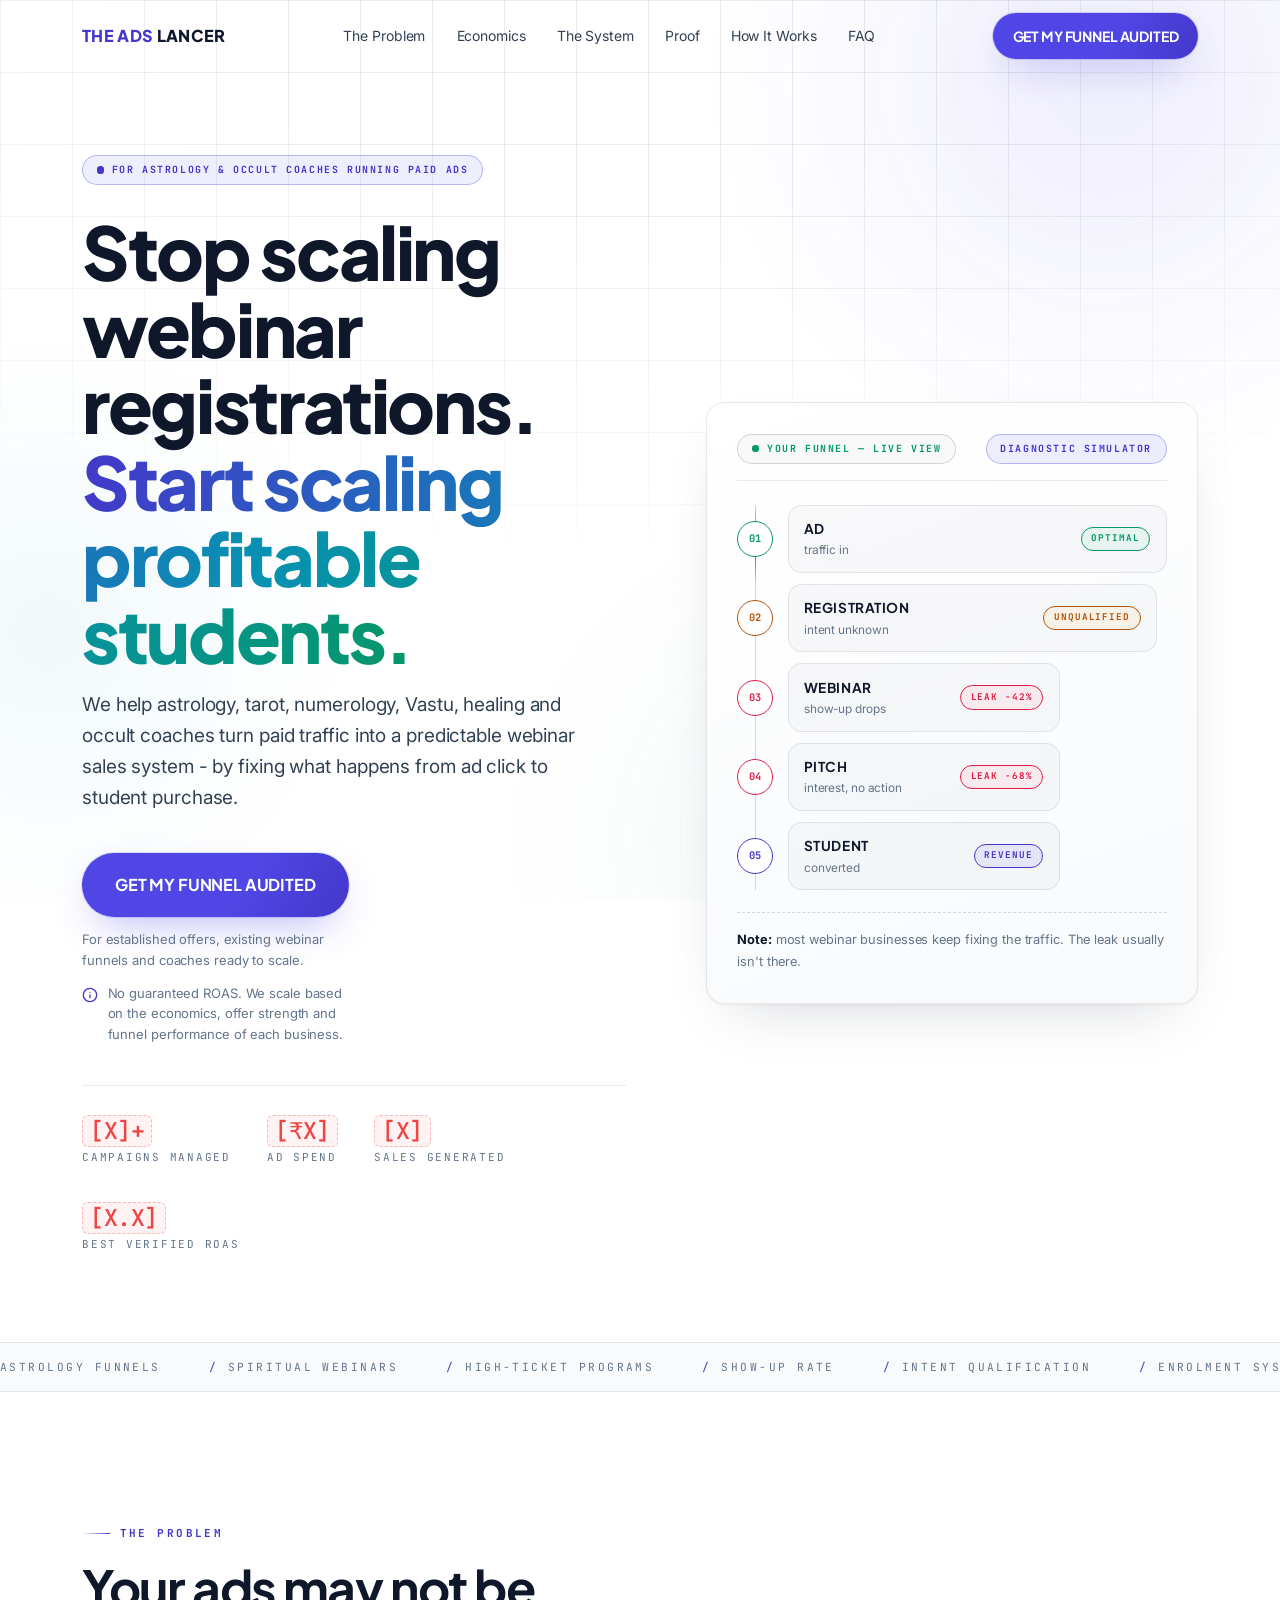
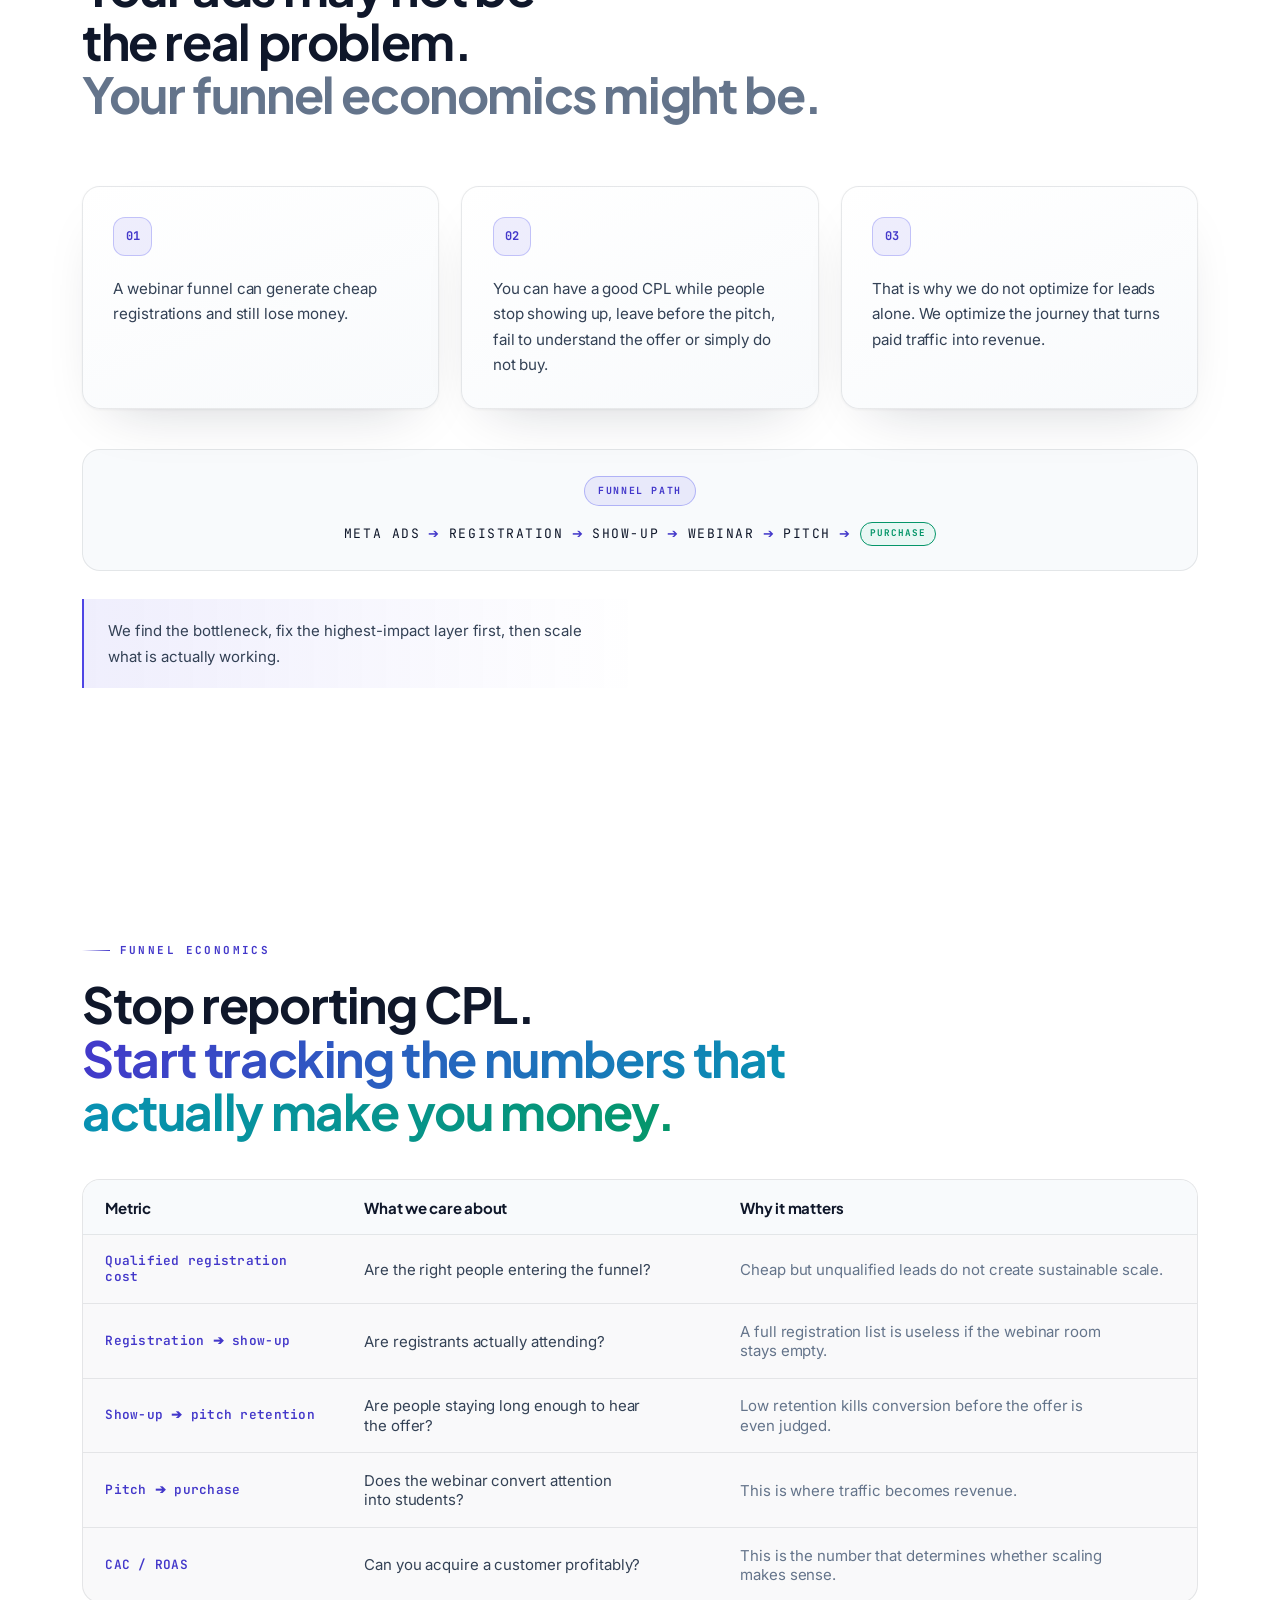
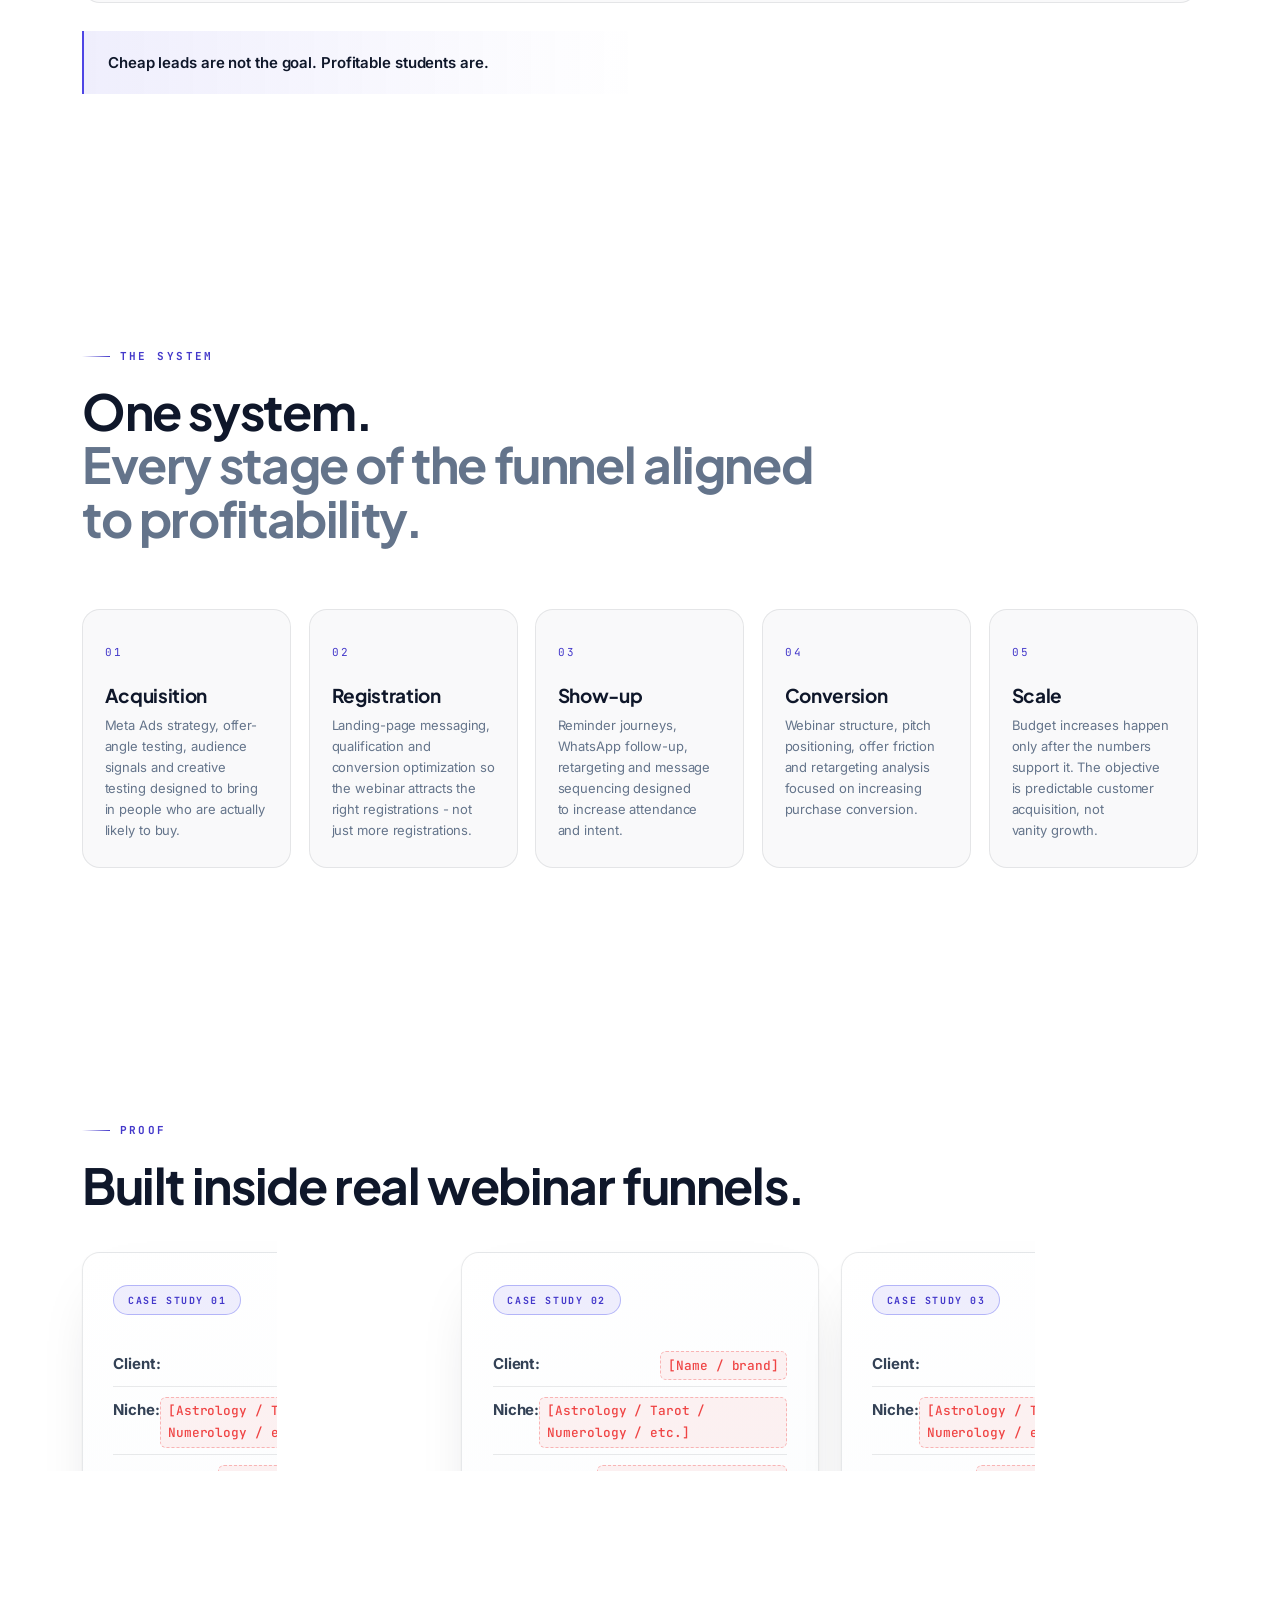
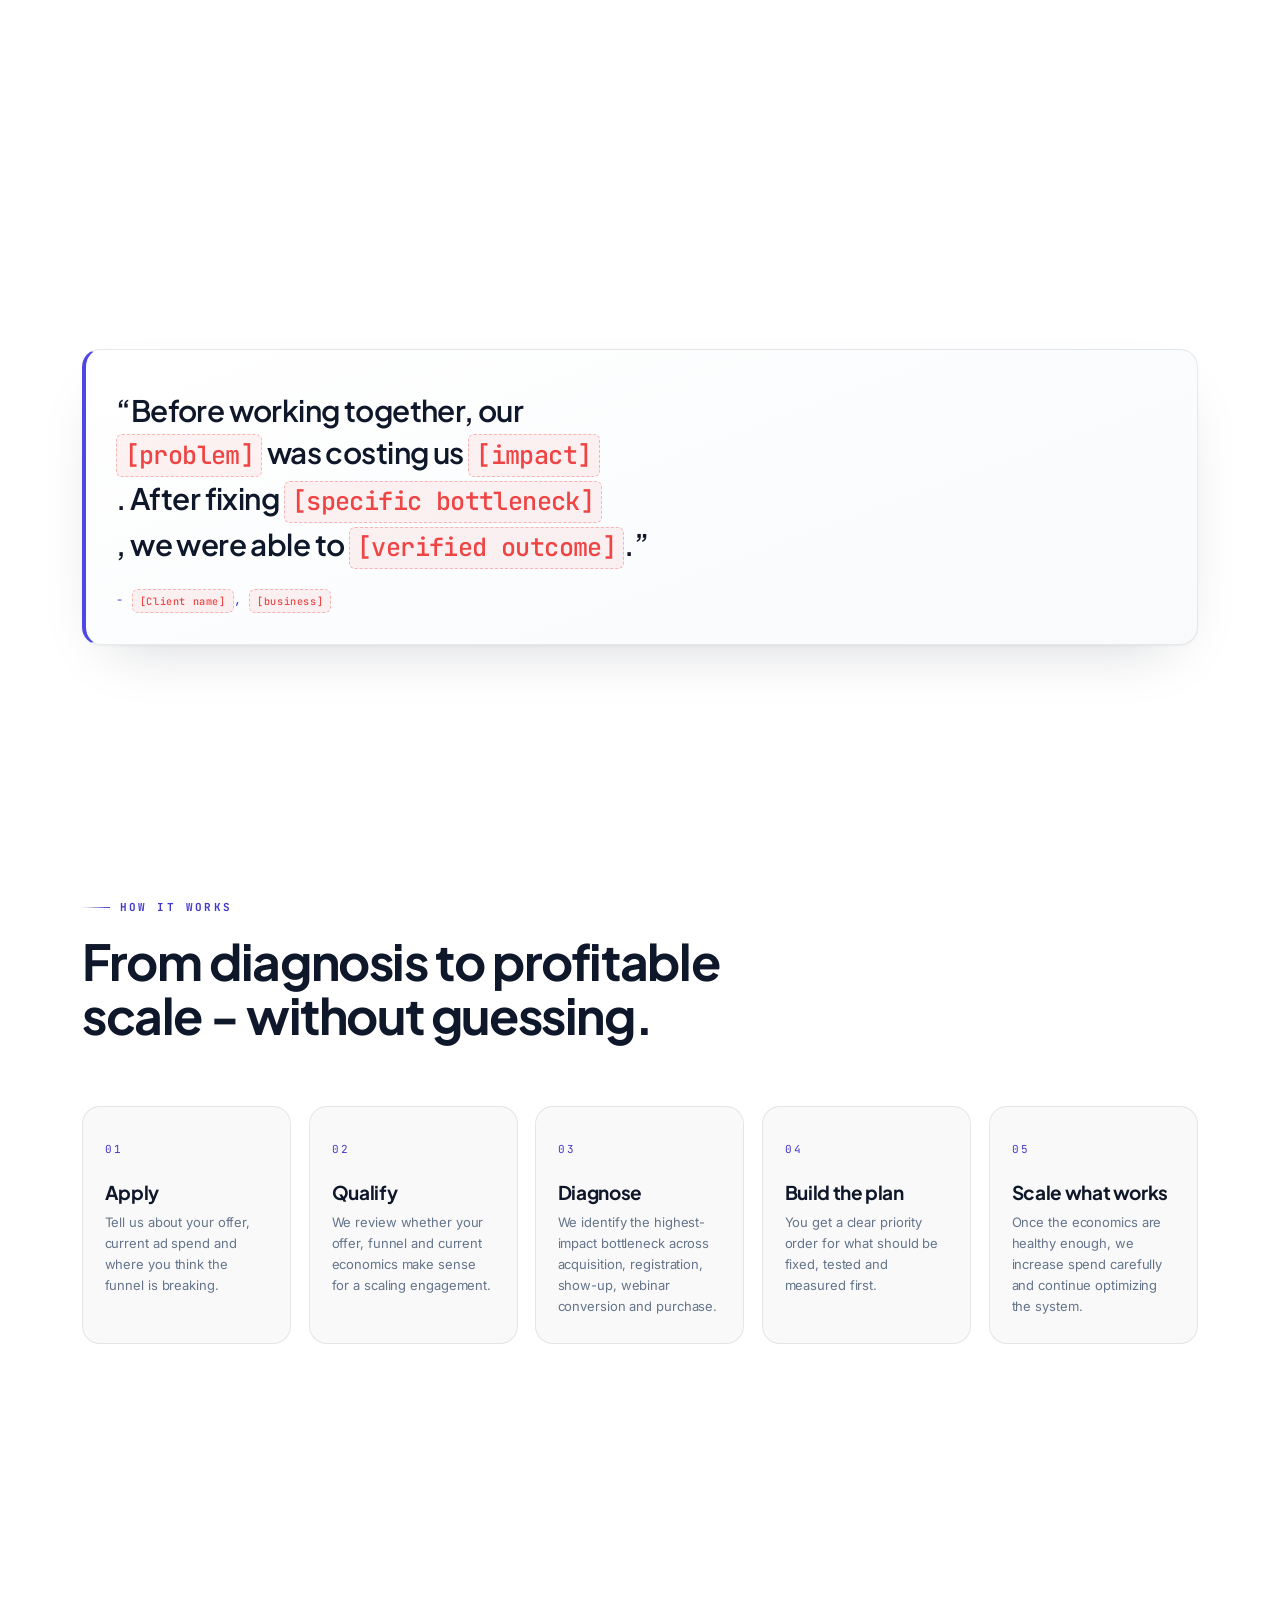
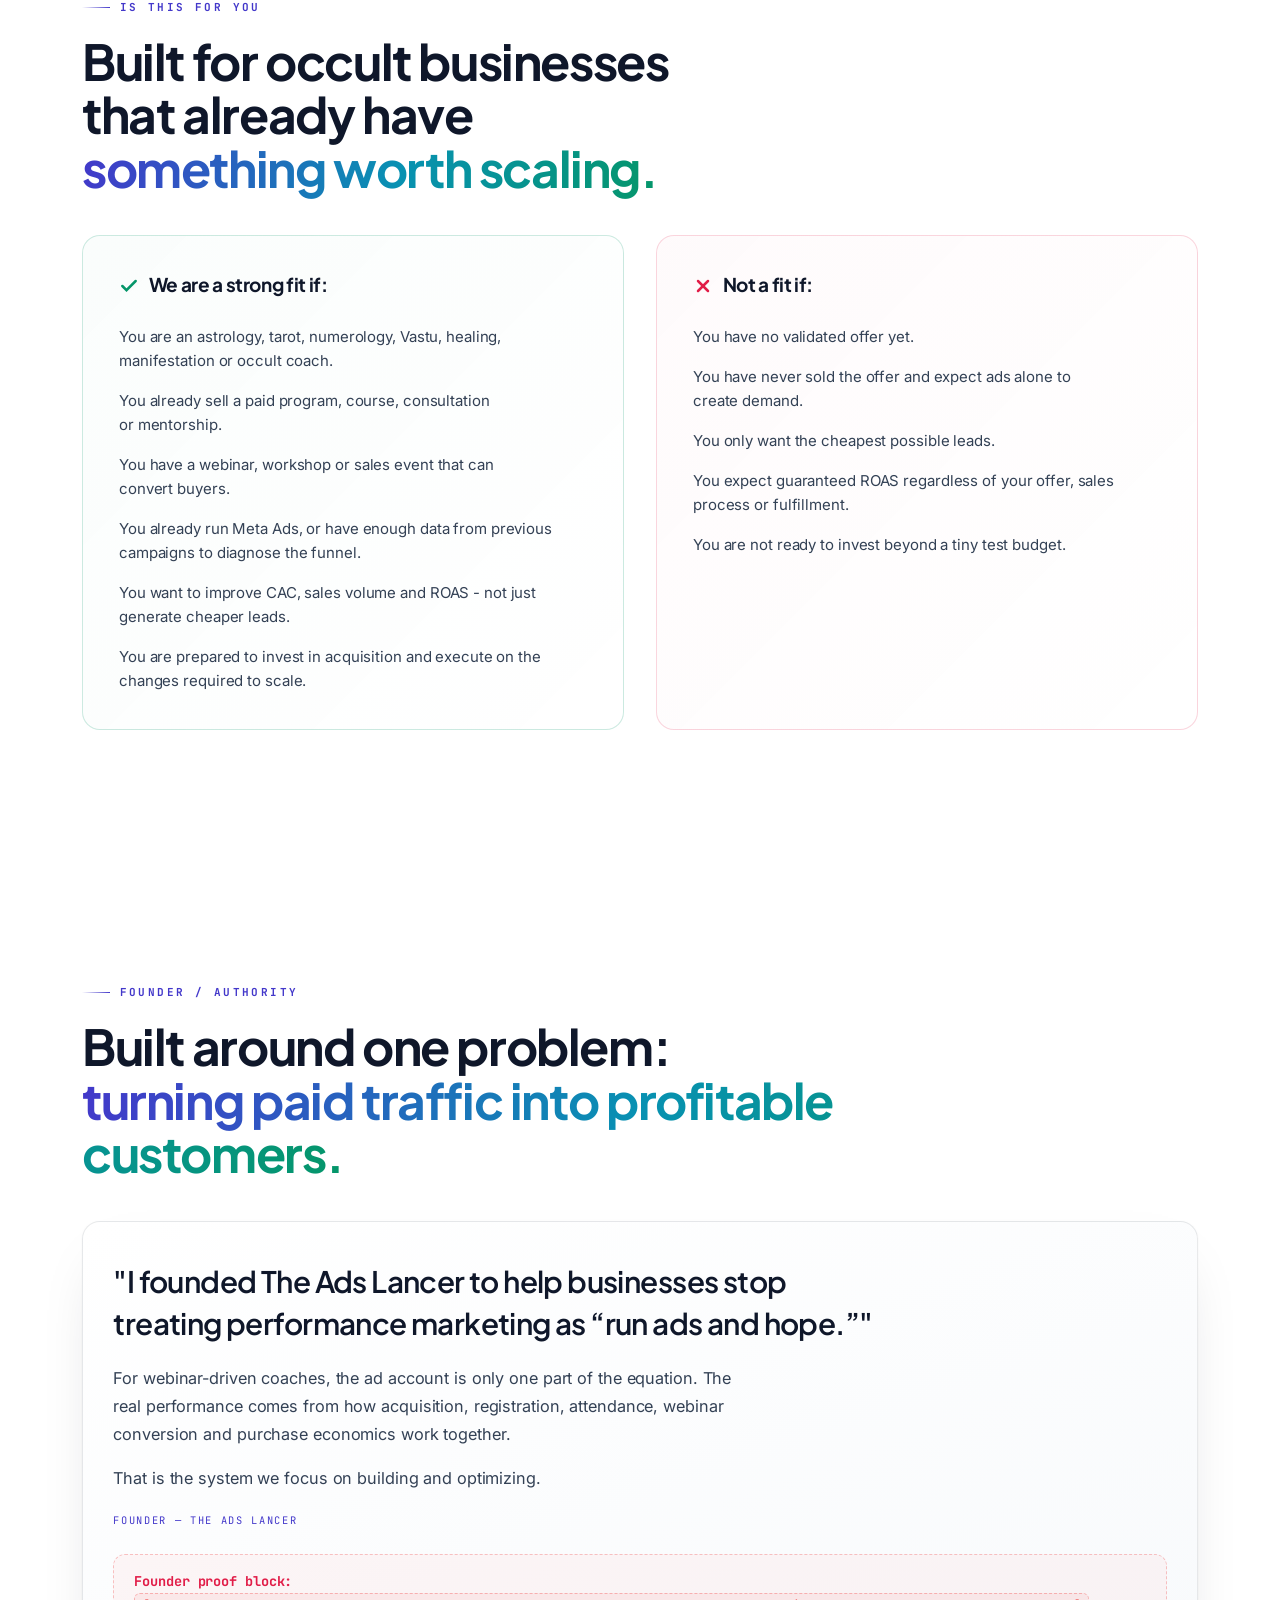
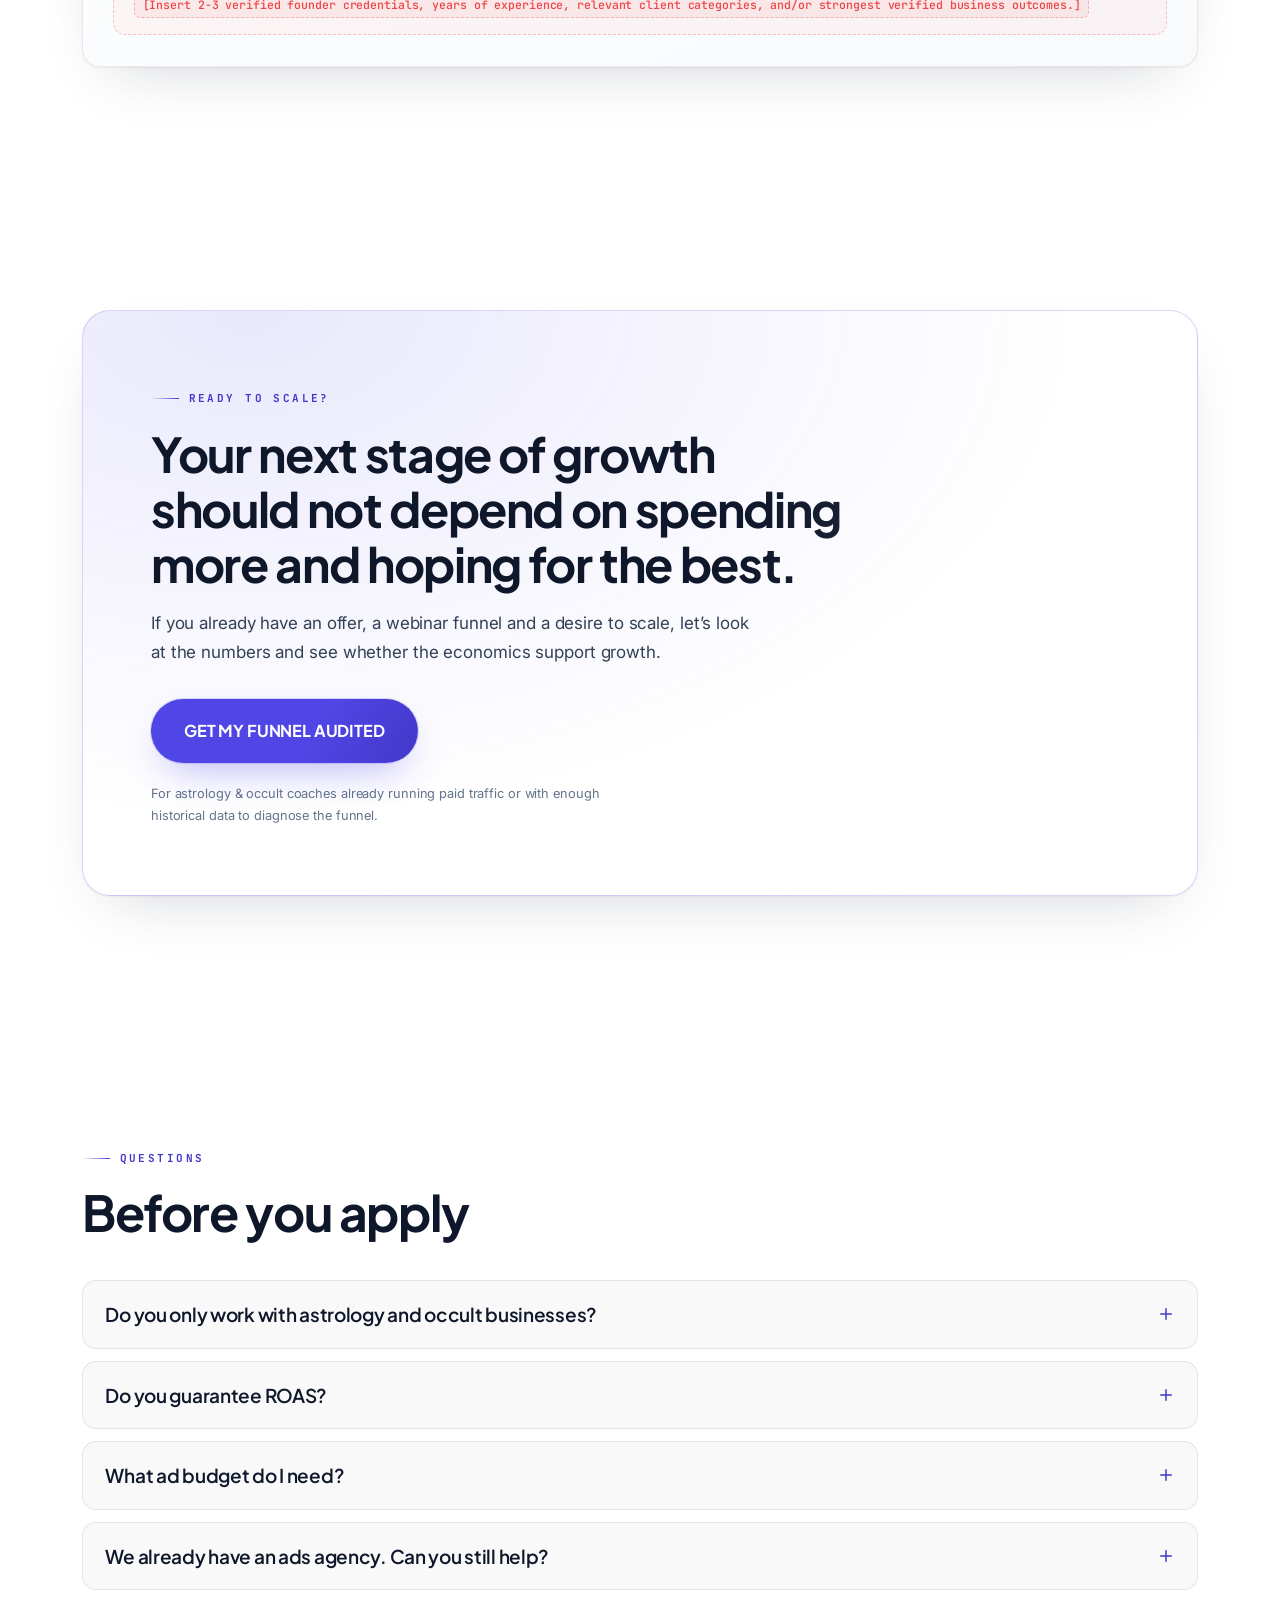
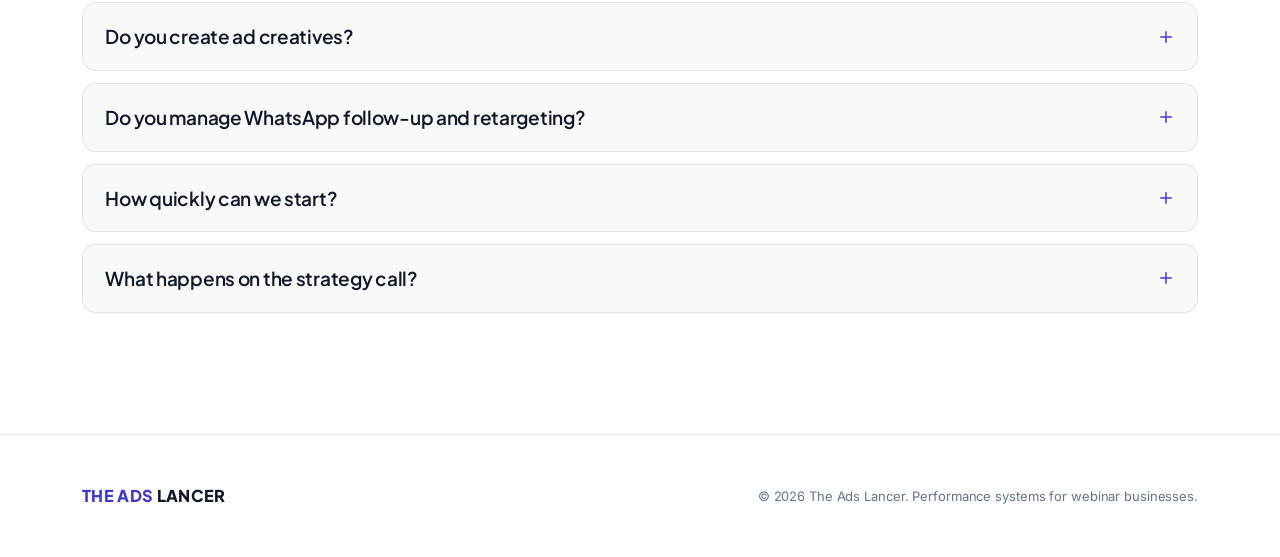
==== index.html @ 110570dd "feat: update landing page copy, form fields, add calendar and thank-you pages based on build brief" ====
<!doctype html>
<html lang="en">
  <head>
    <meta charset="utf-8" />
    <meta name="viewport" content="width=device-width, initial-scale=1" />
    <title>The Ads Lancer — Webinar Funnel Audits That Find Your Leak</title>
    <meta name="description" content="We find exactly where your webinar funnel is leaking before you spend another rupee on ads. Performance systems for astrology, spiritual and high-ticket webinar businesses." />
    <meta name="author" content="The Ads Lancer" />
    <meta property="og:title" content="The Ads Lancer — Webinar Funnel Audits That Find Your Leak" />
    <meta property="og:description" content="A three-layer diagnostic on your ad, registration flow and conversion path — see where potential students drop off." />
    <meta property="og:type" content="website" />
    <meta name="twitter:card" content="summary_large_image" />
    <link rel="icon" href="favicon.svg" type="image/svg+xml" />
    <link rel="stylesheet" href="site.css" />
  </head>
  <body>

<div class="aurora" aria-hidden="true"><span></span><span></span><span></span></div>
<div class="grid-bg" aria-hidden="true"></div>

<a href="#top" class="skip-link">Skip to main content</a>

<header class="site-header">
  <div class="container nav-flex">
    <a href="#top" class="brand-logo"><span class="logo-accent">THE ADS</span> LANCER</a>
    <nav class="nav-links" aria-label="Primary">
      <a href="#problem" class="nav-link">The Problem</a>
      <a href="#metrics" class="nav-link">Economics</a>
      <a href="#system" class="nav-link">The System</a>
      <a href="#proof" class="nav-link">Proof</a>
      <a href="#how-it-works" class="nav-link">How It Works</a>
      <a href="#faq" class="nav-link">FAQ</a>
    </nav>
    <div style="display:flex;align-items:center;gap:0.6rem">
      <button type="button" class="btn btn-accent btn-md nav-cta open-apply-modal">GET MY FUNNEL AUDITED</button>
      <button type="button" id="mobile-toggle" class="mobile-toggle" aria-label="Open navigation menu" aria-expanded="false" aria-controls="mobile-drawer">
        <svg width="20" height="20" viewBox="0 0 24 24" fill="none" stroke="currentColor" stroke-width="2" stroke-linecap="round" aria-hidden="true" focusable="false"><line x1="4" x2="20" y1="6" y2="6"/><line x1="4" x2="20" y1="12" y2="12"/><line x1="4" x2="20" y1="18" y2="18"/></svg>
      </button>
    </div>
  </div>
  <div id="mobile-drawer" class="mobile-drawer" hidden>
    <div class="container">
      <nav aria-label="Mobile">
        <ul class="mobile-nav-list">
          <li><a href="#problem" class="nav-link">The Problem</a></li>
          <li><a href="#metrics" class="nav-link">Economics</a></li>
          <li><a href="#system" class="nav-link">The System</a></li>
          <li><a href="#proof" class="nav-link">Proof</a></li>
          <li><a href="#how-it-works" class="nav-link">How It Works</a></li>
          <li><a href="#faq" class="nav-link">FAQ</a></li>
          <li style="margin-top:0.5rem"><button type="button" class="btn btn-accent btn-md open-apply-modal" style="width:100%">GET MY FUNNEL AUDITED</button></li>
        </ul>
      </nav>
    </div>
  </div>
</header>

<main>
  <!-- HERO -->
  <section id="top" class="hero">
    <div class="container hero-grid">
      <div class="reveal">
        <span class="pill tone-accent"><span class="dot"><i></i><i></i></span> FOR ASTROLOGY & OCCULT COACHES RUNNING PAID ADS</span>
        <h1>Stop scaling webinar registrations.<br><span class="gradient-text">Start scaling profitable students.</span></h1>
        <p class="lead">We help astrology, tarot, numerology, Vastu, healing and occult coaches turn paid traffic into a predictable webinar sales system - by fixing what happens from ad click to student purchase.</p>
        <div class="hero-actions">
          <button type="button" class="btn btn-accent btn-xl open-apply-modal">GET MY FUNNEL AUDITED</button>
        </div>
        <p class="hero-note" style="margin-top: 0.75rem; font-size: var(--fs-caption); color: var(--muted);">
          For established offers, existing webinar funnels and coaches ready to scale.
        </p>
        <p class="hero-note" style="margin-top: 0.75rem;">
          <svg width="16" height="16" viewBox="0 0 24 24" fill="none" stroke="currentColor" stroke-width="2" stroke-linecap="round" style="color:var(--accent-bright);flex-shrink:0;margin-top:0.3rem"><circle cx="12" cy="12" r="10"/><line x1="12" x2="12" y1="16" y2="12"/><line x1="12" x2="12.01" y1="8" y2="8"/></svg>
          <span>No guaranteed ROAS. We scale based on the economics, offer strength and funnel performance of each business.</span>
        </p>
        <div class="hero-stats" data-animate style="margin-top: var(--space-5);">
          <div><div class="k"><span class="draft-placeholder">[X]+</span></div><div class="l">campaigns managed</div></div>
          <div><div class="k"><span class="draft-placeholder">[₹X]</span></div><div class="l">ad spend</div></div>
          <div><div class="k"><span class="draft-placeholder">[X]</span></div><div class="l">sales generated</div></div>
          <div><div class="k"><span class="draft-placeholder">[X.X]</span></div><div class="l">best verified ROAS</div></div>
        </div>
      </div>

      <div class="reveal">
        <div class="card card-pad" data-animate>
          <div class="console-head">
            <span class="pill" style="color:var(--good)"><span class="dot"><i></i><i></i></span> Your funnel — live view</span>
            <span class="pill tone-accent">Diagnostic simulator</span>
          </div>
          <div class="stages">
            <div class="spine"><i></i></div>
            <div class="stage"><span class="idx tone-good">01</span><div class="bar" style="--w:100%"><div><div><p class="name">AD</p><p class="sub">traffic in</p></div><span class="tag tone-good">OPTIMAL</span></div></div></div>
            <div class="stage"><span class="idx tone-warn">02</span><div class="bar" style="--w:86%"><div><div><p class="name">REGISTRATION</p><p class="sub">intent unknown</p></div><span class="tag tone-warn">UNQUALIFIED</span></div></div></div>
            <div class="stage"><span class="idx tone-leak">03</span><div class="bar" style="--w:60%"><div><div><p class="name">WEBINAR</p><p class="sub">show-up drops</p></div><span class="tag tone-leak">LEAK −42%</span></div></div></div>
            <div class="stage"><span class="idx tone-leak">04</span><div class="bar" style="--w:40%"><div><div><p class="name">PITCH</p><p class="sub">interest, no action</p></div><span class="tag tone-leak">LEAK −68%</span></div></div></div>
            <div class="stage"><span class="idx tone-accent">05</span><div class="bar" style="--w:28%"><div><div><p class="name">STUDENT</p><p class="sub">converted</p></div><span class="tag tone-accent">REVENUE</span></div></div></div>
          </div>
          <p class="console-note"><b>Note:</b> most webinar businesses keep fixing the traffic. The leak usually isn't there.</p>
        </div>
      </div>
    </div>
  </section>

  <div class="marquee">
    <div class="marquee-track">
      <span>Astrology funnels</span><span><em>/</em> Spiritual webinars</span><span><em>/</em> High-ticket programs</span><span><em>/</em> Show-up rate</span><span><em>/</em> Intent qualification</span><span><em>/</em> Enrolment systems</span>
      <span>Astrology funnels</span><span><em>/</em> Spiritual webinars</span><span><em>/</em> High-ticket programs</span><span><em>/</em> Show-up rate</span><span><em>/</em> Intent qualification</span><span><em>/</em> Enrolment systems</span>
    </div>
  </div>

  <!-- PROBLEM -->
  <section id="problem">
    <div class="container">
      <div class="reveal">
        <span class="eyebrow">The Problem</span>
        <h2 class="section-title">Your ads may not be the real problem.<br><span style="color:var(--muted)">Your funnel economics might be.</span></h2>
      </div>
      <div class="grid-3">
        <div class="card card-pad card-hover reveal">
          <span class="num-chip">01</span>
          <p style="margin-top:1.25rem;font-size:0.95rem;line-height:1.68;color:var(--text)">A webinar funnel can generate cheap registrations and still lose money.</p>
        </div>
        <div class="card card-pad card-hover reveal">
          <span class="num-chip">02</span>
          <p style="margin-top:1.25rem;font-size:0.95rem;line-height:1.68;color:var(--text)">You can have a good CPL while people stop showing up, leave before the pitch, fail to understand the offer or simply do not buy.</p>
        </div>
        <div class="card card-pad card-hover reveal">
          <span class="num-chip">03</span>
          <p style="margin-top:1.25rem;font-size:0.95rem;line-height:1.68;color:var(--text)">That is why we do not optimize for leads alone. We optimize the journey that turns paid traffic into revenue.</p>
        </div>
      </div>
      
      <!-- Funnel Visual -->
      <div class="reveal" style="margin-top:var(--space-5);text-align:center;padding:1.5rem;border:1px solid var(--line);border-radius:var(--radius);background:var(--bg-2)">
        <span class="pill tone-accent" style="margin-bottom:1rem">Funnel Path</span>
        <div style="font-family:var(--font-mono);font-size:var(--fs-caption);letter-spacing:0.12em;color:var(--ink);display:flex;flex-wrap:wrap;justify-content:center;align-items:center;gap:0.5rem">
          <span>META ADS</span> <span style="color:var(--accent-bright)">➔</span>
          <span>REGISTRATION</span> <span style="color:var(--accent-bright)">➔</span>
          <span>SHOW-UP</span> <span style="color:var(--accent-bright)">➔</span>
          <span>WEBINAR</span> <span style="color:var(--accent-bright)">➔</span>
          <span>PITCH</span> <span style="color:var(--accent-bright)">➔</span>
          <span class="tag tone-good">PURCHASE</span>
        </div>
      </div>

      <p class="callout reveal" style="margin-top:var(--space-4)">We find the bottleneck, fix the highest-impact layer first, then scale what is actually working.</p>
    </div>
  </section>

  <!-- ECONOMICS / METRICS -->
  <section id="metrics">
    <div class="container">
      <div class="reveal">
        <span class="eyebrow">Funnel Economics</span>
        <h2 class="section-title">Stop reporting CPL.<br><span class="gradient-text">Start tracking the numbers that actually make you money.</span></h2>
      </div>
      
      <div class="metrics-container reveal" style="margin-top: var(--space-5);">
        <table class="metrics-table">
          <thead>
            <tr>
              <th>Metric</th>
              <th>What we care about</th>
              <th>Why it matters</th>
            </tr>
          </thead>
          <tbody>
            <tr>
              <td>Qualified registration cost</td>
              <td>Are the right people entering the funnel?</td>
              <td>Cheap but unqualified leads do not create sustainable scale.</td>
            </tr>
            <tr>
              <td>Registration ➔ show-up</td>
              <td>Are registrants actually attending?</td>
              <td>A full registration list is useless if the webinar room stays empty.</td>
            </tr>
            <tr>
              <td>Show-up ➔ pitch retention</td>
              <td>Are people staying long enough to hear the offer?</td>
              <td>Low retention kills conversion before the offer is even judged.</td>
            </tr>
            <tr>
              <td>Pitch ➔ purchase</td>
              <td>Does the webinar convert attention into students?</td>
              <td>This is where traffic becomes revenue.</td>
            </tr>
            <tr>
              <td>CAC / ROAS</td>
              <td>Can you acquire a customer profitably?</td>
              <td>This is the number that determines whether scaling makes sense.</td>
            </tr>
          </tbody>
        </table>
      </div>

      <p class="callout reveal" style="margin-top: var(--space-4);">
        <b>Cheap leads are not the goal. Profitable students are.</b>
      </p>
    </div>
  </section>
  <!-- SYSTEM -->
  <section id="system">
    <div class="container">
      <div class="reveal">
        <span class="eyebrow">The System</span>
        <h2 class="section-title">One system.<br><span style="color:var(--muted)">Every stage of the funnel aligned to profitability.</span></h2>
      </div>
      <div class="steps">
        <div class="step reveal"><span class="ln">01</span><h3>Acquisition</h3><p>Meta Ads strategy, offer-angle testing, audience signals and creative testing designed to bring in people who are actually likely to buy.</p></div>
        <div class="step reveal"><span class="ln">02</span><h3>Registration</h3><p>Landing-page messaging, qualification and conversion optimization so the webinar attracts the right registrations - not just more registrations.</p></div>
        <div class="step reveal"><span class="ln">03</span><h3>Show-up</h3><p>Reminder journeys, WhatsApp follow-up, retargeting and message sequencing designed to increase attendance and intent.</p></div>
        <div class="step reveal"><span class="ln">04</span><h3>Conversion</h3><p>Webinar structure, pitch positioning, offer friction and retargeting analysis focused on increasing purchase conversion.</p></div>
        <div class="step reveal"><span class="ln">05</span><h3>Scale</h3><p>Budget increases happen only after the numbers support it. The objective is predictable customer acquisition, not vanity growth.</p></div>
      </div>
    </div>
  </section>

  <!-- PROOF -->
  <section id="proof">
    <div class="container">
      <div class="reveal">
        <span class="eyebrow">Proof</span>
        <h2 class="section-title">Built inside real webinar funnels.</h2>
      </div>
      
      <div class="grid-3" style="margin-top: var(--space-5);">
        <!-- Case Study 01 -->
        <div class="card card-pad reveal">
          <span class="pill tone-accent" style="margin-bottom:1rem">Case Study 01</span>
          <ul style="list-style:none; display:grid; gap:0.6rem; font-size:var(--fs-sm); color:var(--text); margin-top:1.25rem; padding:0;">
            <li style="display:flex; justify-content:space-between; border-bottom:1px solid var(--line); padding-bottom:0.4rem;">
              <strong>Client:</strong> <span class="draft-placeholder">[Name / brand]</span>
            </li>
            <li style="display:flex; justify-content:space-between; border-bottom:1px solid var(--line); padding-bottom:0.4rem;">
              <strong>Niche:</strong> <span class="draft-placeholder">[Astrology / Tarot / Numerology / etc.]</span>
            </li>
            <li style="display:flex; justify-content:space-between; border-bottom:1px solid var(--line); padding-bottom:0.4rem;">
              <strong>Offer:</strong> <span class="draft-placeholder">[Program name + price]</span>
            </li>
            <li style="display:flex; flex-direction:column; gap:0.2rem; border-bottom:1px solid var(--line); padding-bottom:0.4rem;">
              <strong>Before:</strong> <span class="draft-placeholder">[Spend, CAC/ROAS, sales, funnel issue]</span>
            </li>
            <li style="display:flex; flex-direction:column; gap:0.2rem; border-bottom:1px solid var(--line); padding-bottom:0.4rem;">
              <strong>What we changed:</strong> <span class="draft-placeholder">[2-4 specific actions]</span>
            </li>
            <li style="display:flex; flex-direction:column; gap:0.2rem; border-bottom:1px solid var(--line); padding-bottom:0.4rem;">
              <strong>After:</strong> <span class="draft-placeholder">[Verified spend, leads/registrations, sales, revenue, CAC/ROAS]</span>
            </li>
            <li style="display:flex; flex-direction:column; gap:0.2rem; padding-top:0.4rem;">
              <strong>Proof asset:</strong> <span class="draft-placeholder">[Dashboard screenshot / testimonial / video]</span>
            </li>
          </ul>
        </div>

        <!-- Case Study 02 -->
        <div class="card card-pad reveal">
          <span class="pill tone-accent" style="margin-bottom:1rem">Case Study 02</span>
          <ul style="list-style:none; display:grid; gap:0.6rem; font-size:var(--fs-sm); color:var(--text); margin-top:1.25rem; padding:0;">
            <li style="display:flex; justify-content:space-between; border-bottom:1px solid var(--line); padding-bottom:0.4rem;">
              <strong>Client:</strong> <span class="draft-placeholder">[Name / brand]</span>
            </li>
            <li style="display:flex; justify-content:space-between; border-bottom:1px solid var(--line); padding-bottom:0.4rem;">
              <strong>Niche:</strong> <span class="draft-placeholder">[Astrology / Tarot / Numerology / etc.]</span>
            </li>
            <li style="display:flex; justify-content:space-between; border-bottom:1px solid var(--line); padding-bottom:0.4rem;">
              <strong>Offer:</strong> <span class="draft-placeholder">[Program name + price]</span>
            </li>
            <li style="display:flex; flex-direction:column; gap:0.2rem; border-bottom:1px solid var(--line); padding-bottom:0.4rem;">
              <strong>Before:</strong> <span class="draft-placeholder">[Spend, CAC/ROAS, sales, funnel issue]</span>
            </li>
            <li style="display:flex; flex-direction:column; gap:0.2rem; border-bottom:1px solid var(--line); padding-bottom:0.4rem;">
              <strong>What we changed:</strong> <span class="draft-placeholder">[2-4 specific actions]</span>
            </li>
            <li style="display:flex; flex-direction:column; gap:0.2rem; border-bottom:1px solid var(--line); padding-bottom:0.4rem;">
              <strong>After:</strong> <span class="draft-placeholder">[Verified spend, leads/registrations, sales, revenue, CAC/ROAS]</span>
            </li>
            <li style="display:flex; flex-direction:column; gap:0.2rem; padding-top:0.4rem;">
              <strong>Proof asset:</strong> <span class="draft-placeholder">[Dashboard screenshot / testimonial / video]</span>
            </li>
          </ul>
        </div>

        <!-- Case Study 03 -->
        <div class="card card-pad reveal">
          <span class="pill tone-accent" style="margin-bottom:1rem">Case Study 03</span>
          <ul style="list-style:none; display:grid; gap:0.6rem; font-size:var(--fs-sm); color:var(--text); margin-top:1.25rem; padding:0;">
            <li style="display:flex; justify-content:space-between; border-bottom:1px solid var(--line); padding-bottom:0.4rem;">
              <strong>Client:</strong> <span class="draft-placeholder">[Name / brand]</span>
            </li>
            <li style="display:flex; justify-content:space-between; border-bottom:1px solid var(--line); padding-bottom:0.4rem;">
              <strong>Niche:</strong> <span class="draft-placeholder">[Astrology / Tarot / Numerology / etc.]</span>
            </li>
            <li style="display:flex; justify-content:space-between; border-bottom:1px solid var(--line); padding-bottom:0.4rem;">
              <strong>Offer:</strong> <span class="draft-placeholder">[Program name + price]</span>
            </li>
            <li style="display:flex; flex-direction:column; gap:0.2rem; border-bottom:1px solid var(--line); padding-bottom:0.4rem;">
              <strong>Before:</strong> <span class="draft-placeholder">[Spend, CAC/ROAS, sales, funnel issue]</span>
            </li>
            <li style="display:flex; flex-direction:column; gap:0.2rem; border-bottom:1px solid var(--line); padding-bottom:0.4rem;">
              <strong>What we changed:</strong> <span class="draft-placeholder">[2-4 specific actions]</span>
            </li>
            <li style="display:flex; flex-direction:column; gap:0.2rem; border-bottom:1px solid var(--line); padding-bottom:0.4rem;">
              <strong>After:</strong> <span class="draft-placeholder">[Verified spend, leads/registrations, sales, revenue, CAC/ROAS]</span>
            </li>
            <li style="display:flex; flex-direction:column; gap:0.2rem; padding-top:0.4rem;">
              <strong>Proof asset:</strong> <span class="draft-placeholder">[Dashboard screenshot / testimonial / video]</span>
            </li>
          </ul>
        </div>
      </div>

      <!-- Testimonial -->
      <div class="card card-pad reveal" style="margin-top: 2rem; border-left: 4px solid var(--accent);">
        <blockquote style="margin-top: 0.5rem;">
          “Before working together, our <span class="draft-placeholder">[problem]</span> was costing us <span class="draft-placeholder">[impact]</span>. After fixing <span class="draft-placeholder">[specific bottleneck]</span>, we were able to <span class="draft-placeholder">[verified outcome]</span>.”
        </blockquote>
        <p style="margin-top: 1.25rem; font-family: var(--font-mono); font-size: 0.75rem; letter-spacing: 0.05em; color: var(--accent-bright);">
          - <span class="draft-placeholder">[Client name]</span>, <span class="draft-placeholder">[business]</span>
        </p>
      </div>
    </div>
  </section>

  <!-- HOW IT WORKS -->
  <section id="how-it-works">
    <div class="container">
      <div class="reveal">
        <span class="eyebrow">How It Works</span>
        <h2 class="section-title">From diagnosis to profitable scale - without guessing.</h2>
      </div>
      <div class="steps" style="margin-top: var(--space-6);">
        <div class="step reveal">
          <span class="ln">01</span>
          <h3>Apply</h3>
          <p>Tell us about your offer, current ad spend and where you think the funnel is breaking.</p>
        </div>
        <div class="step reveal">
          <span class="ln">02</span>
          <h3>Qualify</h3>
          <p>We review whether your offer, funnel and current economics make sense for a scaling engagement.</p>
        </div>
        <div class="step reveal">
          <span class="ln">03</span>
          <h3>Diagnose</h3>
          <p>We identify the highest-impact bottleneck across acquisition, registration, show-up, webinar conversion and purchase.</p>
        </div>
        <div class="step reveal">
          <span class="ln">04</span>
          <h3>Build the plan</h3>
          <p>You get a clear priority order for what should be fixed, tested and measured first.</p>
        </div>
        <div class="step reveal">
          <span class="ln">05</span>
          <h3>Scale what works</h3>
          <p>Once the economics are healthy enough, we increase spend carefully and continue optimizing the system.</p>
        </div>
      </div>
    </div>
  </section>

  <!-- FIT -->
  <section id="fit">
    <div class="container">
      <div class="reveal">
        <span class="eyebrow">Is this for you</span>
        <h2 class="section-title">Built for occult businesses that already have <span class="gradient-text">something worth scaling.</span></h2>
      </div>
      
      <div class="fit-grid reveal">
        <!-- Strong Fit List -->
        <div class="fit-col strong-fit">
          <h3>
            <svg class="check" width="20" height="20" viewBox="0 0 24 24" fill="none" stroke="currentColor" stroke-width="3" stroke-linecap="round" aria-hidden="true"><polyline points="20 6 9 17 4 12"/></svg>
            <span>We are a strong fit if:</span>
          </h3>
          <ul>
            <li>You are an astrology, tarot, numerology, Vastu, healing, manifestation or occult coach.</li>
            <li>You already sell a paid program, course, consultation or mentorship.</li>
            <li>You have a webinar, workshop or sales event that can convert buyers.</li>
            <li>You already run Meta Ads, or have enough data from previous campaigns to diagnose the funnel.</li>
            <li>You want to improve CAC, sales volume and ROAS - not just generate cheaper leads.</li>
            <li>You are prepared to invest in acquisition and execute on the changes required to scale.</li>
          </ul>
        </div>
        
        <!-- Not a Fit List -->
        <div class="fit-col not-fit">
          <h3>
            <svg class="cross" width="20" height="20" viewBox="0 0 24 24" fill="none" stroke="currentColor" stroke-width="3" stroke-linecap="round" aria-hidden="true"><line x1="18" y1="6" x2="6" y2="18"/><line x1="6" y1="6" x2="18" y2="18"/></svg>
            <span>Not a fit if:</span>
          </h3>
          <ul>
            <li>You have no validated offer yet.</li>
            <li>You have never sold the offer and expect ads alone to create demand.</li>
            <li>You only want the cheapest possible leads.</li>
            <li>You expect guaranteed ROAS regardless of your offer, sales process or fulfillment.</li>
            <li>You are not ready to invest beyond a tiny test budget.</li>
          </ul>
        </div>
      </div>
    </div>
  </section>

  <!-- FOUNDER / AUTHORITY -->
  <section id="founder">
    <div class="container">
      <div class="reveal">
        <span class="eyebrow">Founder / Authority</span>
        <h2 class="section-title">Built around one problem:<br><span class="gradient-text">turning paid traffic into profitable customers.</span></h2>
      </div>
      <div class="card card-pad reveal" style="margin-top: var(--space-5);">
        <blockquote style="margin-top: 0.5rem; max-width: none;">"I founded The Ads Lancer to help businesses stop treating performance marketing as “run ads and hope.”"</blockquote>
        <p style="margin-top: 1.25rem; font-size: 1.02rem; line-height: 1.72; color: var(--text);">
          For webinar-driven coaches, the ad account is only one part of the equation. The real performance comes from how acquisition, registration, attendance, webinar conversion and purchase economics work together.
        </p>
        <p style="margin-top: 1rem; font-size: 1.02rem; line-height: 1.72; color: var(--text);">
          That is the system we focus on building and optimizing.
        </p>
        <p style="margin-top: 1.25rem; font-family: var(--font-mono); font-size: 0.65rem; letter-spacing: 0.16em; text-transform: uppercase; color: var(--accent-bright)">Founder — The Ads Lancer</p>
        
        <div class="draft-placeholder-block" style="margin-top: 1.5rem;">
          <strong>Founder proof block:</strong><br>
          <span class="draft-placeholder">[Insert 2-3 verified founder credentials, years of experience, relevant client categories, and/or strongest verified business outcomes.]</span>
        </div>
      </div>
    </div>
  </section>

  <!-- CTA -->
  <section id="apply">
    <div class="container">
      <div class="cta-band reveal">
        <span class="eyebrow">READY TO SCALE?</span>
        <h2 style="margin-top: 1.1rem; line-height: 1.15;">Your next stage of growth should not depend on spending more and hoping for the best.</h2>
        <p style="margin-top: 1.1rem; max-width: 38rem; color: var(--text)">If you already have an offer, a webinar funnel and a desire to scale, let’s look at the numbers and see whether the economics support growth.</p>
        <div style="margin-top: 2rem;"><button type="button" class="btn btn-accent btn-xl open-apply-modal">GET MY FUNNEL AUDITED</button></div>
        <p style="margin-top: 1.25rem; font-size: 0.8rem; color: var(--muted);">For astrology & occult coaches already running paid traffic or with enough historical data to diagnose the funnel.</p>
      </div>
    </div>
  </section>

  <!-- FAQ -->
  <section id="faq">
    <div class="container">
      <div class="reveal">
        <span class="eyebrow">Questions</span>
        <h2 class="section-title">Before you apply</h2>
      </div>
      <div class="faq reveal">
        <div class="faq-item">
          <button type="button" class="faq-q" aria-expanded="false">Do you only work with astrology and occult businesses?<svg class="chev" width="18" height="18" viewBox="0 0 24 24" fill="none" stroke="currentColor" stroke-width="2" stroke-linecap="round"><line x1="12" y1="5" x2="12" y2="19"/><line x1="5" y1="12" x2="19" y2="12"/></svg></button>
          <div class="faq-a"><p>Our positioning is built around astrology and adjacent occult / spiritual education businesses. We may consider closely related webinar businesses when the economics and funnel model are a strong fit.</p></div>
        </div>
        <div class="faq-item">
          <button type="button" class="faq-q" aria-expanded="false">Do you guarantee ROAS?<svg class="chev" width="18" height="18" viewBox="0 0 24 24" fill="none" stroke="currentColor" stroke-width="2" stroke-linecap="round"><line x1="12" y1="5" x2="12" y2="19"/><line x1="5" y1="12" x2="19" y2="12"/></svg></button>
          <div class="faq-a"><p>No. We do not promise a fixed ROAS before reviewing the offer, funnel economics, historical data and customer value. The objective is to create the conditions for profitable, repeatable scale.</p></div>
        </div>
        <div class="faq-item">
          <button type="button" class="faq-q" aria-expanded="false">What ad budget do I need?<svg class="chev" width="18" height="18" viewBox="0 0 24 24" fill="none" stroke="currentColor" stroke-width="2" stroke-linecap="round"><line x1="12" y1="5" x2="12" y2="19"/><line x1="5" y1="12" x2="19" y2="12"/></svg></button>
          <div class="faq-a"><p>We care more about the economics and maturity of the funnel than a single universal number. In general, you should have enough budget to generate meaningful data and enough margin in the offer to support acquisition.</p></div>
        </div>
        <div class="faq-item">
          <button type="button" class="faq-q" aria-expanded="false">We already have an ads agency. Can you still help?<svg class="chev" width="18" height="18" viewBox="0 0 24 24" fill="none" stroke="currentColor" stroke-width="2" stroke-linecap="round"><line x1="12" y1="5" x2="12" y2="19"/><line x1="5" y1="12" x2="19" y2="12"/></svg></button>
          <div class="faq-a"><p>Yes, if the issue is bigger than ad buying. We can diagnose the complete funnel and identify whether the bottleneck is acquisition, registration, show-up, webinar conversion or purchase.</p></div>
        </div>
        <div class="faq-item">
          <button type="button" class="faq-q" aria-expanded="false">Do you create ad creatives?<svg class="chev" width="18" height="18" viewBox="0 0 24 24" fill="none" stroke="currentColor" stroke-width="2" stroke-linecap="round"><line x1="12" y1="5" x2="12" y2="19"/><line x1="5" y1="12" x2="19" y2="12"/></svg></button>
          <div class="faq-a">
            <p class="draft-placeholder-block">
              [Replace with your actual service scope. If included, explain whether strategy, scripting, editing, UGC coordination or only testing is covered.]
            </p>
          </div>
        </div>
        <div class="faq-item">
          <button type="button" class="faq-q" aria-expanded="false">Do you manage WhatsApp follow-up and retargeting?<svg class="chev" width="18" height="18" viewBox="0 0 24 24" fill="none" stroke="currentColor" stroke-width="2" stroke-linecap="round"><line x1="12" y1="5" x2="12" y2="19"/><line x1="5" y1="12" x2="19" y2="12"/></svg></button>
          <div class="faq-a">
            <p class="draft-placeholder-block">
              [Replace with your actual service scope and the exact channels you manage.]
            </p>
          </div>
        </div>
        <div class="faq-item">
          <button type="button" class="faq-q" aria-expanded="false">How quickly can we start?<svg class="chev" width="18" height="18" viewBox="0 0 24 24" fill="none" stroke="currentColor" stroke-width="2" stroke-linecap="round"><line x1="12" y1="5" x2="12" y2="19"/><line x1="5" y1="12" x2="19" y2="12"/></svg></button>
          <div class="faq-a">
            <p class="draft-placeholder-block">
              [Insert your real onboarding timeline.]
            </p>
          </div>
        </div>
        <div class="faq-item">
          <button type="button" class="faq-q" aria-expanded="false">What happens on the strategy call?<svg class="chev" width="18" height="18" viewBox="0 0 24 24" fill="none" stroke="currentColor" stroke-width="2" stroke-linecap="round"><line x1="12" y1="5" x2="12" y2="19"/><line x1="5" y1="12" x2="19" y2="12"/></svg></button>
          <div class="faq-a"><p>We review the key funnel numbers, identify the biggest performance bottleneck and explain the priority actions we would take first. If there is a strong fit, we explain the engagement and next steps.</p></div>
        </div>
      </div>
    </div>
  </section>
</main>

<footer>
  <div class="container foot-flex">
    <a href="#top" class="brand-logo"><span class="logo-accent">THE ADS</span> LANCER</a>
    <p>© 2026 The Ads Lancer. Performance systems for webinar businesses.</p>
  </div>
</footer>

<dialog id="apply-modal" aria-labelledby="modal-title">
  <div class="modal-inner">
    <div id="modal-form-content">
      <div class="modal-top">
        <div>
          <span class="pill tone-accent">Webinar-to-Student Audit</span>
          <h3 id="modal-title" style="margin-top:0.85rem;font-size:1.4rem">Apply for the audit</h3>
          <p style="margin-top:0.5rem;font-size:0.86rem;color:var(--muted)">Answer a few questions so we can understand your funnel before the call.</p>
        </div>
        <button type="button" id="modal-close-btn" class="modal-close" aria-label="Close">
          <svg width="16" height="16" viewBox="0 0 24 24" fill="none" stroke="currentColor" stroke-width="2" stroke-linecap="round"><line x1="18" y1="6" x2="6" y2="18"/><line x1="6" y1="6" x2="18" y2="18"/></svg>
        </button>
      </div>
      <form id="audit-form" style="margin-top:1.25rem">
        <div class="grid-fields">
          <div class="field"><label for="f-name">Full name</label><input id="f-name" name="name" required placeholder="Full name" /></div>
          <div class="field"><label for="f-whatsapp">WhatsApp number</label><input id="f-whatsapp" name="whatsapp" required placeholder="WhatsApp number" /></div>
        </div>
        <div class="grid-fields">
          <div class="field"><label for="f-email">Email address</label><input id="f-email" name="email" type="email" required placeholder="you@brand.com" /></div>
          <div class="field"><label for="f-sell">What do you sell?</label><input id="f-sell" name="sell" required placeholder="e.g. Astrology course, mentorship" /></div>
        </div>
        <div class="grid-fields">
          <div class="field">
            <label for="f-niche">Your niche</label>
            <select id="f-niche" name="niche" required>
              <option value="" disabled selected>Select your niche...</option>
              <option value="Astrology">Astrology (Astrology / Tarot / Numerology / Vastu / Healing / Other)</option>
              <option value="Tarot">Tarot (Astrology / Tarot / Numerology / Vastu / Healing / Other)</option>
              <option value="Numerology">Numerology (Astrology / Tarot / Numerology / Vastu / Healing / Other)</option>
              <option value="Vastu">Vastu (Astrology / Tarot / Numerology / Vastu / Healing / Other)</option>
              <option value="Healing">Healing (Astrology / Tarot / Numerology / Vastu / Healing / Other)</option>
              <option value="Other">Other</option>
            </select>
          </div>
          <div class="field"><label for="f-price">Flagship offer price</label><input id="f-price" name="price" required placeholder="e.g. ₹25,000" /></div>
        </div>
        <div class="grid-fields">
          <div class="field">
            <label for="f-spend">Current monthly ad spend</label>
            <select id="f-spend" name="spend" required>
              <option value="" disabled selected>Select spend range...</option>
              <option value="Under ₹1L">Under ₹1L</option>
              <option value="₹1L – ₹5L">₹1L – ₹5L</option>
              <option value="₹5L – ₹15L">₹5L – ₹15L</option>
              <option value="₹15L+">₹15L+</option>
            </select>
          </div>
          <div class="field"><label for="f-registrations">Average monthly registrations</label><input id="f-registrations" name="registrations" type="number" required placeholder="e.g. 500" /></div>
        </div>
        <div class="grid-fields">
          <div class="field"><label for="f-attendance">Average webinar attendance / show-up rate</label><input id="f-attendance" name="attendance" required placeholder="e.g. 30%" /></div>
          <div class="field"><label for="f-sales">Average sales per webinar</label><input id="f-sales" name="sales" required placeholder="e.g. 5 sales" /></div>
        </div>
        <div class="field">
          <label for="f-bottleneck">Primary bottleneck</label>
          <select id="f-bottleneck" name="bottleneck" required>
            <option value="" disabled selected>Select primary bottleneck...</option>
            <option value="CPL">CPL (CPL / show-up / retention / purchase conversion / CAC / ROAS / scale)</option>
            <option value="show-up">show-up (CPL / show-up / retention / purchase conversion / CAC / ROAS / scale)</option>
            <option value="retention">retention (CPL / show-up / retention / purchase conversion / CAC / ROAS / scale)</option>
            <option value="purchase conversion">purchase conversion (CPL / show-up / retention / purchase conversion / CAC / ROAS / scale)</option>
            <option value="CAC">CAC (CPL / show-up / retention / purchase conversion / CAC / ROAS / scale)</option>
            <option value="ROAS">ROAS (CPL / show-up / retention / purchase conversion / CAC / ROAS / scale)</option>
            <option value="scale">scale (CPL / show-up / retention / purchase conversion / CAC / ROAS / scale)</option>
          </select>
        </div>
        <div class="grid-fields">
          <div class="field"><label for="f-scale-timeline">How soon do you want to scale?</label><input id="f-scale-timeline" name="scale_timeline" required placeholder="e.g. Immediately" /></div>
          <div class="field"><label for="f-url">Website / Instagram / landing page URL</label><input id="f-url" name="url" type="url" required placeholder="e.g. https://instagram.com/yourhandle" /></div>
        </div>
        <button type="submit" class="btn btn-accent btn-lg" style="width:100%;margin-top:1.5rem">SUBMIT & CHECK FIT</button>
      </form>
    </div>
    <div id="modal-success-content" style="display:none">
      <div class="success-ring">
        <svg width="22" height="22" viewBox="0 0 24 24" fill="none" stroke="currentColor" stroke-width="2.5" stroke-linecap="round"><polyline points="20 6 9 17 4 12"/></svg>
      </div>
      <h3 style="font-size:1.3rem">Application received</h3>
      <p style="margin-top:0.6rem;font-size:0.9rem;color:var(--muted)">We'll review your funnel details and get back to you if the Webinar-to-Student Audit is a fit for your business.</p>
      <button type="button" class="btn btn-ghost btn-md" style="margin-top:1.5rem" onclick="document.getElementById('apply-modal').close()">Close</button>
    </div>
  </div>
</dialog>

    <script src="site.js" defer></script>
  </body>
</html>
---- site.css ----
@import url('https://fonts.googleapis.com/css2?family=Inter:wght@400;500;600;700&family=Plus+Jakarta+Sans:wght@500;600;700;800&family=JetBrains+Mono:wght@500;600;700&display=swap');

/*
 * THE ADS LANCER — v2 "Daylight Signal"
 * Light diagnostic-console aesthetic: white canvas, slate ink, electric indigo signal,
 * emerald for healthy stages, amber/rose for leaks. Motion is purposeful: data flows,
 * bars fill, sections rise into view.
 */

:root {
  --font-display: 'Plus Jakarta Sans', ui-sans-serif, system-ui, sans-serif;
  --font-sans: 'Inter', ui-sans-serif, system-ui, sans-serif;
  --font-mono: 'JetBrains Mono', ui-monospace, monospace;

  --bg: #ffffff;
  --bg-2: #f8fafc;
  --surface: rgba(15, 23, 42, 0.022);
  --surface-2: rgba(15, 23, 42, 0.05);
  --line: rgba(15, 23, 42, 0.09);
  --line-strong: rgba(15, 23, 42, 0.16);

  --ink: #0f172a;
  --text: #334155;
  --muted: #64748b;

  --accent: #4f46e5;
  --accent-bright: #4338ca;
  --accent-soft: rgba(79, 70, 229, 0.09);
  --cyan: #0891b2;
  --good: #059669;
  --warn: #b45309;
  --leak: #e11d48;

  --radius: 18px;
  --shadow: 0 1px 3px rgba(15, 23, 42, 0.05), 0 24px 60px -30px rgba(15, 23, 42, 0.22);
  --glow: 0 0 0 1px rgba(79, 70, 229, 0.18), 0 16px 40px -14px rgba(79, 70, 229, 0.45);
  --max: 1180px;

  /* fluid type scale (1.25 ratio, viewport-aware) */
  --fs-micro: 0.6875rem;
  --fs-caption: 0.8125rem;
  --fs-sm: 0.9375rem;
  --fs-body: clamp(1rem, 0.965rem + 0.18vw, 1.0625rem);
  --fs-lead: clamp(1.0625rem, 1rem + 0.35vw, 1.1875rem);
  --fs-h4: clamp(1.0625rem, 1rem + 0.3vw, 1.1875rem);
  --fs-h3: clamp(1.1875rem, 1.08rem + 0.5vw, 1.4rem);
  --fs-h2: clamp(2rem, 1.5rem + 2.4vw, 3.1rem);
  --fs-h1: clamp(2.55rem, 1.6rem + 4.6vw, 4.6rem);

  --lh-tight: 1.08;
  --lh-snug: 1.28;
  --lh-body: 1.72;

  /* vertical rhythm */
  --space-1: 0.5rem;
  --space-2: 0.75rem;
  --space-3: 1.125rem;
  --space-4: 1.75rem;
  --space-5: 2.5rem;
  --space-6: clamp(3rem, 5vw, 4.25rem);
  --space-section: clamp(5rem, 9.5vw, 8.5rem);

  --measure: 62ch;
  --measure-tight: 46ch;
}

* { box-sizing: border-box; margin: 0; padding: 0; }
html { scroll-behavior: smooth; -webkit-text-size-adjust: 100%; }

body {
  background: var(--bg);
  color: var(--text);
  font-family: var(--font-sans);
  font-size: var(--fs-body);
  line-height: var(--lh-body);
  letter-spacing: -0.006em;
  overflow-x: hidden;
  text-wrap: pretty;
  -webkit-font-smoothing: antialiased;
  -moz-osx-font-smoothing: grayscale;
}

h1, h2, h3, h4 { font-family: var(--font-display); color: var(--ink); line-height: var(--lh-tight); letter-spacing: -0.025em; font-weight: 700; text-wrap: balance; }
h1 { font-size: var(--fs-h1); letter-spacing: -0.032em; }
h2 { font-size: var(--fs-h2); letter-spacing: -0.028em; }
h3 { font-size: var(--fs-h3); line-height: var(--lh-snug); letter-spacing: -0.018em; }
h4 { font-size: var(--fs-h4); line-height: var(--lh-snug); letter-spacing: -0.014em; }
p { max-width: var(--measure); }
a { color: inherit; text-decoration: none; }
button, input, textarea, select { font: inherit; color: inherit; }
img { display: block; max-width: 100%; }

/* ── ambient background ── */
.aurora { position: fixed; inset: 0; z-index: -2; pointer-events: none; overflow: hidden; }
.aurora span {
  position: absolute; border-radius: 50%; filter: blur(90px); opacity: 0.75;
  animation: drift 22s ease-in-out infinite;
}
.aurora span:nth-child(1) { width: 46rem; height: 46rem; top: -18rem; right: -12rem; background: radial-gradient(circle, rgba(79,70,229,0.16), transparent 65%); }
.aurora span:nth-child(2) { width: 34rem; height: 34rem; top: 40%; left: -14rem; background: radial-gradient(circle, rgba(8,145,178,0.11), transparent 65%); animation-delay: -7s; }
.aurora span:nth-child(3) { width: 40rem; height: 40rem; bottom: -16rem; right: 10%; background: radial-gradient(circle, rgba(5,150,105,0.09), transparent 65%); animation-delay: -13s; }
.grid-bg {
  position: fixed; inset: 0; z-index: -1; pointer-events: none;
  background-image: linear-gradient(var(--line) 1px, transparent 1px), linear-gradient(90deg, var(--line) 1px, transparent 1px);
  background-size: 72px 72px;
  mask-image: radial-gradient(120% 90% at 50% 0%, #000 25%, transparent 75%);
  -webkit-mask-image: radial-gradient(120% 90% at 50% 0%, #000 25%, transparent 75%);
  opacity: 0.9;
}
@keyframes drift {
  0%, 100% { transform: translate3d(0,0,0) scale(1); }
  50% { transform: translate3d(-4rem, 3rem, 0) scale(1.15); }
}

/* ── layout ── */
.container { width: 100%; max-width: var(--max); margin-inline: auto; padding-inline: clamp(1.25rem, 3vw, 2rem); }
section { position: relative; padding-block: var(--space-section); }
.eyebrow {
  display: inline-flex; align-items: center; gap: 0.6rem;
  font-family: var(--font-mono); font-size: var(--fs-micro); font-weight: 700;
  letter-spacing: 0.22em; text-transform: uppercase; color: var(--accent-bright);
}
.eyebrow::before { content: ''; width: 1.75rem; height: 1px; background: linear-gradient(90deg, transparent, var(--accent-bright)); }
h2.section-title { font-size: var(--fs-h2); margin-top: var(--space-3); max-width: 22ch; }
.section-lead { margin-top: var(--space-3); max-width: var(--measure); font-size: var(--fs-lead); line-height: 1.65; color: var(--muted); }
.gradient-text {
  background: linear-gradient(100deg, var(--accent-bright), var(--cyan) 55%, var(--good));
  -webkit-background-clip: text; background-clip: text; color: transparent;
}

/* ── header ── */
.site-header {
  position: fixed; inset: 0 0 auto; z-index: 60;
  transition: background 0.35s ease, backdrop-filter 0.35s ease, border-color 0.35s ease;
  border-bottom: 1px solid transparent;
}
.site-header.scrolled { background: rgba(255, 255, 255, 0.82); backdrop-filter: blur(14px); border-color: var(--line); }
.nav-flex { display: flex; align-items: center; justify-content: space-between; gap: 1rem; height: 4.5rem; }
.brand-logo { font-family: var(--font-display); font-weight: 800; letter-spacing: 0.02em; color: var(--ink); font-size: 1.02rem; }
.brand-logo .logo-accent { color: var(--accent-bright); }
.nav-links { display: none; gap: 0.35rem; }
@media (min-width: 900px) { .nav-links { display: flex; } .nav-cta { display: inline-flex !important; } }
.nav-link {
  position: relative; padding: 0.45rem 0.8rem; border-radius: 999px;
  font-size: 0.875rem; color: var(--text); transition: color 0.2s, background 0.2s;
}
.nav-link:hover { color: var(--ink); background: var(--surface-2); }
.nav-cta { display: none; }
.mobile-toggle {
  display: grid; place-items: center; width: 2.6rem; height: 2.6rem; border-radius: 12px;
  border: 1px solid var(--line); background: var(--surface); cursor: pointer; color: var(--ink);
}
@media (min-width: 900px) { .mobile-toggle { display: none; } }
.mobile-drawer {
  display: none; padding-bottom: 1.25rem;
  background: rgba(255, 255, 255, 0.97); backdrop-filter: blur(14px);
  border-bottom: 1px solid var(--line);
}
.mobile-drawer.open { display: block; animation: fadeUp 0.3s ease both; }
.mobile-nav-list { list-style: none; display: flex; flex-direction: column; gap: 0.25rem; padding-top: 0.5rem; }
.mobile-nav-list .nav-link { display: block; }

/* ── buttons ── */
.btn {
  position: relative; display: inline-flex; align-items: center; justify-content: center; gap: 0.55rem;
  border: 1px solid transparent; border-radius: 999px; cursor: pointer;
  font-family: var(--font-display); font-weight: 700; letter-spacing: -0.01em;
  transition: transform 0.2s ease, box-shadow 0.3s ease, background 0.25s ease, border-color 0.25s ease;
  overflow: hidden; white-space: normal; text-align: center; word-break: break-word;
}
.btn-md { padding: 0.6rem 1.15rem; font-size: 0.875rem; }
.btn-lg { padding: 0.85rem 1.6rem; font-size: 0.95rem; }
.btn-xl { padding: 1.05rem 2rem; font-size: 1.02rem; }
.btn-accent { background: linear-gradient(120deg, var(--accent), #4f46e5 60%, #4338ca); color: #fff; box-shadow: var(--glow); }
.btn-accent::after {
  content: ''; position: absolute; inset: 0; transform: translateX(-120%);
  background: linear-gradient(100deg, transparent, rgba(255,255,255,0.35), transparent);
}
.btn-accent:hover::after { animation: sheen 0.9s ease; }
.btn:hover { transform: translateY(-2px); }
.btn-ghost { background: var(--surface); border-color: var(--line-strong); color: var(--ink); }
.btn-ghost:hover { background: var(--surface-2); }
@keyframes sheen { to { transform: translateX(120%); } }

/* ── cards ── */
.card {
  position: relative; border: 1px solid var(--line); border-radius: var(--radius);
  background: linear-gradient(160deg, #ffffff, #f8fafc);
  backdrop-filter: blur(8px); box-shadow: var(--shadow);
}
.card-pad { padding: clamp(1.35rem, 2.4vw, 1.9rem); }
.card-hover { transition: transform 0.35s cubic-bezier(.2,.7,.3,1), border-color 0.35s, box-shadow 0.35s; }
.card-hover:hover { transform: translateY(-6px); border-color: rgba(79,70,229,0.45); box-shadow: 0 24px 50px -24px rgba(79,70,229,0.28); }
.num-chip {
  display: inline-grid; place-items: center; width: 2.4rem; height: 2.4rem; border-radius: 12px;
  font-family: var(--font-mono); font-size: 0.75rem; font-weight: 700;
  background: var(--accent-soft); color: var(--accent-bright); border: 1px solid rgba(99,102,241,0.32);
}
.pill {
  display: inline-flex; align-items: center; gap: 0.5rem; padding: 0.35rem 0.85rem; border-radius: 999px;
  border: 1px solid var(--line-strong); background: var(--surface);
  font-family: var(--font-mono); font-size: 0.62rem; font-weight: 700; letter-spacing: 0.16em; text-transform: uppercase; color: var(--text);
}
.dot { position: relative; display: inline-flex; width: 0.45rem; height: 0.45rem; }
.dot i { position: absolute; inset: 0; border-radius: 999px; background: currentColor; }
.dot i:first-child { animation: ping 1.8s cubic-bezier(0,0,.2,1) infinite; opacity: 0.55; }
@keyframes ping { 70%, 100% { transform: scale(2.6); opacity: 0; } }

/* ── hero ── */
.hero { padding-top: clamp(7.5rem, 14vw, 10.5rem); padding-bottom: clamp(3.5rem, 7vw, 6rem); }
.hero-grid { display: grid; gap: 3.5rem; align-items: center; }
@media (min-width: 1000px) { .hero-grid { grid-template-columns: 1.05fr 0.95fr; gap: 4rem; } }
.hero h1 { margin-top: var(--space-4); font-size: var(--fs-h1); font-weight: 800; max-width: 18ch; line-height: 1.04; }
.hero p.lead { margin-top: var(--space-3); max-width: var(--measure-tight); font-size: var(--fs-lead); line-height: 1.62; }
.hero-actions { margin-top: var(--space-5); display: flex; flex-wrap: wrap; gap: 0.9rem; }
.hero-note { margin-top: var(--space-3); display: flex; gap: 0.6rem; max-width: 34ch; font-size: var(--fs-caption); line-height: 1.6; color: var(--muted); }
.hero-note p { max-width: none; }
.hero-stats { margin-top: var(--space-6); display: flex; flex-wrap: wrap; gap: 2.25rem; padding-top: var(--space-4); border-top: 1px solid var(--line); }
.hero-stats .k { font-family: var(--font-display); font-size: 1.7rem; font-weight: 800; color: var(--ink); line-height: 1.1; letter-spacing: -0.02em; }
.hero-stats .l { margin-top: 0.2rem; font-family: var(--font-mono); font-size: var(--fs-micro); letter-spacing: 0.16em; text-transform: uppercase; color: var(--muted); line-height: 1.4; }

/* ── funnel console ── */
.console-head { display: flex; flex-wrap: wrap; align-items: center; justify-content: space-between; gap: 0.75rem; padding-bottom: 1rem; border-bottom: 1px solid var(--line); }
.stages { position: relative; margin-top: 1.5rem; display: flex; flex-direction: column; gap: 0.7rem; }
.stages .spine { position: absolute; top: 0; bottom: 0; left: 1.1rem; width: 1px; background: var(--line-strong); overflow: hidden; }
.stages .spine i { position: absolute; left: 0; width: 100%; height: 5rem; background: linear-gradient(to bottom, transparent, var(--accent-bright), transparent); animation: flow 3.2s linear infinite; }
@keyframes flow { 0% { top: -5rem; } 100% { top: 100%; } }
.stage { position: relative; display: flex; align-items: center; gap: 0.9rem; }
.stage .idx {
  position: relative; z-index: 2; display: grid; place-items: center; flex: 0 0 auto;
  width: 2.25rem; height: 2.25rem; border-radius: 999px; border: 1px solid;
  font-family: var(--font-mono); font-size: 0.65rem; font-weight: 700; background: var(--bg);
}
.stage .bar {
  position: relative; flex: 1; border: 1px solid var(--line); border-radius: 14px;
  padding: 0.7rem 0.95rem; background: var(--surface); overflow: hidden;
  width: var(--w, 100%); max-width: var(--w, 100%); min-width: min(100%, 17rem);
  transform-origin: left; transform: scaleX(0.35); opacity: 0; transition: transform 0.9s cubic-bezier(.2,.8,.2,1), opacity 0.6s ease;
}
.is-visible .stage .bar { transform: scaleX(1); opacity: 1; }
.stage .bar > div { display: flex; align-items: center; justify-content: space-between; gap: 0.75rem; }
.stage .bar .name { font-family: var(--font-display); font-size: 0.85rem; font-weight: 700; color: var(--ink); letter-spacing: 0.04em; }
.stage .bar .sub { font-size: 0.74rem; color: var(--muted); }
.tone-good { color: var(--good); border-color: rgba(52,211,153,0.4); background: rgba(52,211,153,0.08); }
.tone-warn { color: var(--warn); border-color: rgba(251,191,36,0.4); background: rgba(251,191,36,0.08); }
.tone-leak { color: var(--leak); border-color: rgba(251,113,133,0.42); background: rgba(251,113,133,0.09); }
.tone-accent { color: var(--accent-bright); border-color: rgba(99,102,241,0.42); background: var(--accent-soft); }
.tag { padding: 0.2rem 0.6rem; border-radius: 999px; border: 1px solid; font-family: var(--font-mono); font-size: 0.58rem; font-weight: 700; letter-spacing: 0.1em; }
.console-note { margin-top: 1.35rem; font-size: 0.8rem; color: var(--muted); border-top: 1px dashed var(--line-strong); padding-top: 1rem; }
.console-note b { color: var(--ink); }

/* ── marquee ── */
.marquee { border-block: 1px solid var(--line); background: var(--bg-2); padding-block: 0.9rem; overflow: hidden; }
.marquee-track { display: flex; gap: 3rem; width: max-content; animation: slide 26s linear infinite; }
.marquee-track span { font-family: var(--font-mono); font-size: 0.7rem; letter-spacing: 0.22em; text-transform: uppercase; color: var(--muted); white-space: nowrap; }
.marquee-track span em { color: var(--accent-bright); font-style: normal; }
@keyframes slide { to { transform: translateX(-50%); } }

/* ── grids ── */
.grid-3 { display: grid; gap: 1.4rem; margin-top: var(--space-6); }
@media (min-width: 800px) { .grid-3 { grid-template-columns: repeat(3, 1fr); } }
.grid-2 { display: grid; gap: 1.4rem; margin-top: var(--space-6); }
@media (min-width: 900px) { .grid-2 { grid-template-columns: 1fr 1fr; gap: 2.5rem; align-items: center; } }
.neq { font-family: var(--font-mono); color: var(--leak); font-size: var(--fs-caption); letter-spacing: 0.08em; }
.callout {
  margin-top: var(--space-4); border-left: 2px solid var(--accent); padding: 1.2rem 1.5rem;
  background: linear-gradient(90deg, var(--accent-soft), transparent);
  border-radius: 0 14px 14px 0; color: var(--text); font-size: var(--fs-sm); line-height: 1.68;
}
.callout b { color: var(--ink); font-weight: 600; }

/* ── vs columns ── */
.vs { display: grid; gap: 1.4rem; margin-top: var(--space-6); }
@media (min-width: 860px) { .vs { grid-template-columns: 1fr auto 1fr; align-items: center; } }
.vs-badge { display: grid; place-items: center; width: 3rem; height: 3rem; margin-inline: auto; border-radius: 999px; border: 1px solid var(--line-strong); font-family: var(--font-mono); font-size: var(--fs-micro); font-weight: 700; color: var(--muted); background: var(--bg-2); }
.flow-list { list-style: none; display: flex; flex-direction: column; gap: 0.7rem; margin-top: var(--space-3); }
.flow-list li { display: flex; align-items: center; gap: 0.7rem; font-size: var(--fs-sm); line-height: 1.55; }
.flow-list li::before { content: ''; flex: 0 0 auto; width: 0.4rem; height: 0.4rem; border-radius: 999px; background: var(--line-strong); }
.flow-good li::before { background: var(--good); box-shadow: 0 0 12px var(--good); }
.flow-bad li::before { background: var(--leak); }

/* ── system steps ── */
.steps { margin-top: var(--space-6); display: grid; gap: 1.1rem; }
@media (min-width: 760px) { .steps { grid-template-columns: repeat(5, 1fr); } }
.step { position: relative; padding: 1.6rem 1.35rem; border: 1px solid var(--line); border-radius: var(--radius); background: var(--surface); transition: background 0.3s, border-color 0.3s, transform 0.3s; }
.step:hover { background: var(--surface-2); border-color: rgba(99,102,241,0.45); transform: translateY(-4px); }
.step h3 { margin-top: var(--space-3); font-size: var(--fs-h4); }
.step p { margin-top: var(--space-1); font-size: var(--fs-caption); line-height: 1.62; color: var(--muted); }
.step .ln { font-family: var(--font-mono); font-size: var(--fs-micro); letter-spacing: 0.18em; color: var(--accent-bright); }

/* ── audit layers ── */
.layers { margin-top: var(--space-6); display: grid; gap: 1.1rem; }
.layer { display: grid; gap: var(--space-2); padding: clamp(1.5rem, 2.4vw, 1.9rem); border: 1px solid var(--line); border-radius: var(--radius); background: var(--surface); position: relative; overflow: hidden; }
@media (min-width: 820px) { .layer { grid-template-columns: 3rem 13rem 1fr; align-items: center; gap: 2rem; } }
.layer::before { content: ''; position: absolute; inset: 0 auto 0 0; width: 2px; background: linear-gradient(var(--accent), transparent); opacity: 0; transition: opacity 0.3s; }
.layer:hover::before { opacity: 1; }
.layer h3 { font-size: var(--fs-h4); }
.layer p { font-size: var(--fs-sm); line-height: 1.68; color: var(--muted); }
.deliverables { margin-top: var(--space-5); display: grid; gap: 0.7rem; }
@media (min-width: 700px) { .deliverables { grid-template-columns: repeat(2, 1fr); } }
.deliverables li { list-style: none; display: flex; gap: 0.7rem; align-items: flex-start; font-size: var(--fs-sm); line-height: 1.6; padding: 0.9rem 1.05rem; border-radius: 12px; background: var(--surface); border: 1px solid var(--line); }
.check { flex: 0 0 auto; margin-top: 0.25rem; color: var(--good); }

/* ── proof bars ── */
.bars { margin-top: var(--space-4); display: flex; flex-direction: column; gap: 1.15rem; }
.bar-row .bar-top { display: flex; justify-content: space-between; gap: 1rem; font-family: var(--font-mono); font-size: var(--fs-micro); letter-spacing: 0.09em; color: var(--muted); }
.bar-row .track { margin-top: 0.5rem; height: 0.6rem; border-radius: 999px; background: rgba(15,23,42,0.07); overflow: hidden; }
.bar-row .fill { height: 100%; width: 0; border-radius: 999px; background: linear-gradient(90deg, var(--accent), var(--cyan)); transition: width 1.4s cubic-bezier(.2,.8,.2,1); }
.bar-row:last-child .fill { background: linear-gradient(90deg, var(--leak), #f97316); }
.stat-big { font-family: var(--font-display); font-size: clamp(2.6rem, 6vw, 4rem); font-weight: 800; color: var(--ink); line-height: 1; letter-spacing: -0.035em; }
blockquote { font-family: var(--font-display); font-size: clamp(1.35rem, 2.6vw, 1.85rem); color: var(--ink); line-height: 1.42; letter-spacing: -0.02em; font-weight: 600; max-width: 34ch; text-wrap: balance; }

/* ── faq ── */
.faq { margin-top: var(--space-5); display: flex; flex-direction: column; gap: 0.75rem; }
.faq-item { border: 1px solid var(--line); border-radius: 14px; background: var(--surface); overflow: hidden; transition: border-color 0.3s, background 0.3s; }
.faq-item.open { border-color: rgba(99,102,241,0.45); background: var(--surface-2); }
.faq-q { width: 100%; display: flex; align-items: center; justify-content: space-between; gap: 1.25rem; padding: 1.25rem 1.4rem; background: none; border: 0; cursor: pointer; text-align: left; font-family: var(--font-display); font-weight: 600; letter-spacing: -0.015em; line-height: 1.4; color: var(--ink); font-size: var(--fs-h4); }
.faq-q .chev { transition: transform 0.3s ease; color: var(--accent-bright); flex: 0 0 auto; }
.faq-item.open .chev { transform: rotate(45deg); }
.faq-a { max-height: 0; overflow: hidden; transition: max-height 0.4s ease; }
.faq-a p { padding: 0 1.4rem 1.35rem; font-size: var(--fs-sm); line-height: 1.7; color: var(--muted); }

/* ── cta band ── */
.cta-band { position: relative; overflow: hidden; border-radius: 28px; padding: clamp(2.5rem, 5.5vw, 4.25rem); border: 1px solid rgba(79,70,229,0.22); background: radial-gradient(120% 140% at 15% 0%, rgba(79,70,229,0.12), transparent 62%), #ffffff; box-shadow: var(--shadow); }
.cta-band h2 { font-size: clamp(1.9rem, 4vw, 3rem); max-width: 24ch; }

/* ── footer ── */
footer { border-top: 1px solid var(--line); padding-block: 3rem; }
.foot-flex { display: flex; flex-wrap: wrap; gap: 1.25rem; align-items: center; justify-content: space-between; font-size: var(--fs-caption); line-height: 1.6; color: var(--muted); }
.foot-flex p { max-width: none; }

/* ── modal ── */
dialog#apply-modal {
  width: min(34rem, calc(100vw - 2rem)); border: 1px solid var(--line-strong); border-radius: 22px;
  background: linear-gradient(170deg, #ffffff, #f8fafc); color: var(--text); padding: 0;
  margin: auto; max-height: min(90vh, 46rem); overflow-y: auto;
  box-shadow: 0 40px 120px -30px rgba(0,0,0,0.95);
}
dialog#apply-modal::backdrop { background: rgba(15, 23, 42, 0.35); backdrop-filter: blur(6px); }
dialog#apply-modal[open] { animation: pop 0.32s cubic-bezier(.2,.9,.25,1) both; }
@keyframes pop { from { opacity: 0; transform: translateY(14px) scale(0.97); } }
.modal-inner { padding: 1.75rem; }
.modal-top { display: flex; align-items: flex-start; justify-content: space-between; gap: 1rem; }
.modal-close { width: 2.2rem; height: 2.2rem; border-radius: 999px; border: 1px solid var(--line); background: var(--surface); cursor: pointer; display: grid; place-items: center; }
.modal-close:hover { background: var(--surface-2); }
.field { display: grid; gap: 0.35rem; margin-top: 0.9rem; }
.field label { font-family: var(--font-mono); font-size: 0.62rem; letter-spacing: 0.16em; text-transform: uppercase; color: var(--muted); }
.field input, .field textarea, .field select {
  width: 100%; padding: 0.7rem 0.9rem; border-radius: 12px; border: 1px solid var(--line-strong);
  background: #ffffff; outline: none; transition: border-color 0.2s, box-shadow 0.2s;
}
.field input:focus, .field textarea:focus, .field select:focus { border-color: var(--accent); box-shadow: 0 0 0 3px rgba(99,102,241,0.22); }
.field textarea { min-height: 5.5rem; resize: vertical; }
.grid-fields { display: grid; gap: 0.9rem; }
@media (min-width: 520px) { .grid-fields { grid-template-columns: 1fr 1fr; } }
#modal-success-content { text-align: center; padding: 1rem 0; }
.success-ring { width: 3.5rem; height: 3.5rem; margin: 0 auto 1rem; border-radius: 999px; display: grid; place-items: center; color: var(--good); border: 1px solid rgba(52,211,153,0.45); background: rgba(52,211,153,0.12); animation: pop 0.4s ease both; }

/* ── scroll reveal ── */
.reveal { opacity: 0; transform: translateY(26px); transition: opacity 0.7s ease, transform 0.8s cubic-bezier(.2,.8,.2,1); }
.reveal.is-visible { opacity: 1; transform: none; }
@keyframes fadeUp { from { opacity: 0; transform: translateY(10px); } }

/* ── hero staggered entrance ── */
@keyframes heroFade { from { opacity: 0; transform: translateY(32px); } to { opacity: 1; transform: none; } }
.hero .pill       { animation: heroFade 0.7s cubic-bezier(.2,.8,.2,1) 0.05s both; }
.hero h1          { animation: heroFade 0.75s cubic-bezier(.2,.8,.2,1) 0.15s both; }
.hero p.lead      { animation: heroFade 0.75s cubic-bezier(.2,.8,.2,1) 0.27s both; }
.hero-actions     { animation: heroFade 0.75s cubic-bezier(.2,.8,.2,1) 0.38s both; }
.hero-note        { animation: heroFade 0.7s cubic-bezier(.2,.8,.2,1) 0.48s both; }
.hero-stats       { animation: heroFade 0.7s cubic-bezier(.2,.8,.2,1) 0.58s both; }

/* ── funnel stage stagger ── */
.stage:nth-child(2) .bar { transition-delay: 0.08s; }
.stage:nth-child(3) .bar { transition-delay: 0.18s; }
.stage:nth-child(4) .bar { transition-delay: 0.28s; }
.stage:nth-child(5) .bar { transition-delay: 0.38s; }
.stage:nth-child(6) .bar { transition-delay: 0.48s; }

/* ── CTA button pulse ring ── */
.btn-accent { position: relative; }
@keyframes ctaPulse { 0% { box-shadow: var(--glow), 0 0 0 0 rgba(79,70,229,0.55); } 70% { box-shadow: var(--glow), 0 0 0 10px rgba(79,70,229,0); } 100% { box-shadow: var(--glow), 0 0 0 0 rgba(79,70,229,0); } }
.btn-accent.btn-xl { animation: ctaPulse 2.8s ease-out infinite; }
.btn-accent.btn-xl:hover { animation: none; }

/* ── step entrance pop ── */
@keyframes stepIn { from { opacity: 0; transform: translateY(20px) scale(0.97); } }
.step.reveal.is-visible { animation: stepIn 0.55s cubic-bezier(.2,.8,.2,1) both; }
.steps .step:nth-child(1).reveal { transition-delay: 0s; }
.steps .step:nth-child(2).reveal { transition-delay: 0.07s; }
.steps .step:nth-child(3).reveal { transition-delay: 0.14s; }
.steps .step:nth-child(4).reveal { transition-delay: 0.21s; }
.steps .step:nth-child(5).reveal { transition-delay: 0.28s; }

/* ── deliverable items stagger ── */
@keyframes delIn { from { opacity: 0; transform: translateX(-12px); } }
.deliverables li { animation: delIn 0.5s ease both; }
.deliverables li:nth-child(1) { animation-delay: 0.05s; }
.deliverables li:nth-child(2) { animation-delay: 0.12s; }
.deliverables li:nth-child(3) { animation-delay: 0.19s; }
.deliverables li:nth-child(4) { animation-delay: 0.26s; }

/* ── modal field slide-in ── */
@keyframes fieldIn { from { opacity: 0; transform: translateY(10px); } }
dialog#apply-modal[open] .field:nth-child(1) { animation: fieldIn 0.35s ease 0.18s both; }
dialog#apply-modal[open] .field:nth-child(2) { animation: fieldIn 0.35s ease 0.25s both; }
dialog#apply-modal[open] .field:nth-child(3) { animation: fieldIn 0.35s ease 0.32s both; }
dialog#apply-modal[open] .field:nth-child(4) { animation: fieldIn 0.35s ease 0.39s both; }
dialog#apply-modal[open] .grid-fields { animation: fieldIn 0.35s ease 0.18s both; }
dialog#apply-modal[open] button[type="submit"] { animation: fieldIn 0.35s ease 0.46s both; }

/* ── success ring spin-in ── */
@keyframes spinIn { from { opacity: 0; transform: scale(0.5) rotate(-90deg); } to { opacity: 1; transform: scale(1) rotate(0deg); } }
.success-ring { animation: spinIn 0.5s cubic-bezier(.2,.9,.25,1) both !important; }

/* ── layer left-border sweep ── */
.layer { transition: background 0.3s, border-color 0.3s, transform 0.3s cubic-bezier(.2,.8,.2,1); }
.layer:hover { transform: translateX(4px); border-color: rgba(79,70,229,0.35); background: var(--surface-2); }

/* ── cta-band shimmer ── */
@keyframes shimmer { 0% { background-position: -200% center; } 100% { background-position: 200% center; } }
.cta-band::after {
  content: ''; position: absolute; inset: 0; border-radius: inherit; pointer-events: none;
  background: linear-gradient(100deg, transparent 30%, rgba(255,255,255,0.18) 50%, transparent 70%);
  background-size: 200% auto; animation: shimmer 5s linear infinite;
}

/* ══════════════════════════════════════════
   RESPONSIVE BREAKPOINTS
   mobile-first: base = 320px+
   sm = 480px, md = 640px, lg = 900px, xl = 1180px
══════════════════════════════════════════ */

/* ── skip link (keyboard a11y) ── */
.skip-link {
  position: absolute; top: -9999px; left: 1rem; z-index: 999;
  padding: 0.5rem 1rem; border-radius: 8px;
  background: var(--accent); color: #fff; font-size: 0.875rem; font-weight: 600;
}
.skip-link:focus { top: 1rem; }

/* ── base (320px+) ─────────────────────── */
/* hero buttons: stack vertically on tiny screens */
.hero-actions { flex-direction: column; align-items: flex-start; }
.hero-actions .btn { width: 100%; justify-content: center; }

/* funnel bars: prevent overflow on narrow screens */
.stage .bar { min-width: 0; }
.stage .bar > div { flex-wrap: wrap; gap: 0.4rem; }

/* steps: single column by default */
.steps { grid-template-columns: 1fr; }

/* layers: single column by default */
.layer { grid-template-columns: 1fr; gap: var(--space-2); }

/* vs: single column by default */
.vs { grid-template-columns: 1fr; }
.vs-badge { width: 2.5rem; height: 2.5rem; }

/* grids: single column by default */
.grid-3 { grid-template-columns: 1fr; }
.grid-2 { grid-template-columns: 1fr; }

/* deliverables: single column by default */
.deliverables { grid-template-columns: 1fr; }

/* modal: near full-screen on tiny screens */
dialog#apply-modal {
  width: calc(100vw - 1.5rem);
  max-height: calc(100dvh - 2rem);
  border-radius: 16px;
}
.modal-inner { padding: 1.25rem; }

/* touch targets: min 44px per WCAG */
.btn-md  { min-height: 44px; }
.btn-lg  { min-height: 48px; }
.btn-xl  { min-height: 52px; }
.faq-q   { min-height: 52px; }
.mobile-toggle { width: 44px; height: 44px; }
.modal-close   { width: 44px; height: 44px; }

/* cta-band: tighter padding on mobile */
.cta-band { border-radius: 18px; }

/* cta section button: full width on mobile so it doesn't overflow */
#apply .btn-xl,
.cta-band .btn-xl {
  width: 100%;
  max-width: 100%;
  box-sizing: border-box;
}

/* hero card: let it breathe less on tiny screens */
.hero { padding-top: clamp(6rem, 12vw, 10.5rem); }

/* ── sm (480px+) ───────────────────────── */
@media (min-width: 480px) {
  /* hero buttons: side-by-side from 480px */
  .hero-actions { flex-direction: row; align-items: center; }
  .hero-actions .btn { width: auto; }

  /* cta button: auto width once there's enough room */
  #apply .btn-xl,
  .cta-band .btn-xl {
    width: auto;
    max-width: none;
  }

  /* grid-3: 2 columns on small tablets */
  .grid-3 { grid-template-columns: repeat(2, 1fr); }

  /* steps: 2 columns */
  .steps { grid-template-columns: repeat(2, 1fr); }

  /* modal fields: 2-col grid */
  .grid-fields { grid-template-columns: 1fr 1fr; }
}

/* ── md (640px+) ───────────────────────── */
@media (min-width: 640px) {
  /* deliverables: 2 columns */
  .deliverables { grid-template-columns: repeat(2, 1fr); }

  /* layers: label column appears */
  .layer { grid-template-columns: 3rem 1fr; align-items: start; gap: 1rem; }

  /* modal: more padding */
  .modal-inner { padding: 1.75rem; }
  dialog#apply-modal { border-radius: 22px; }
}

/* ── lg (900px+) ───────────────────────── */
@media (min-width: 900px) {
  /* hero: side-by-side two columns */
  .hero-grid { grid-template-columns: 1.05fr 0.95fr; gap: 4rem; }

  /* grid-3: three columns */
  .grid-3 { grid-template-columns: repeat(3, 1fr); }

  /* grid-2: two columns */
  .grid-2 { grid-template-columns: 1fr 1fr; gap: 2.5rem; align-items: center; }

  /* vs: three-column layout */
  .vs { grid-template-columns: 1fr auto 1fr; align-items: center; }

  /* layers: full 3-col layout */
  .layer { grid-template-columns: 3rem 13rem 1fr; align-items: center; gap: 2rem; }

  /* steps: 5 columns */
  .steps { grid-template-columns: repeat(5, 1fr); }

  /* cta-band: full padding */
  .cta-band { border-radius: 28px; }

  /* nav */
  .nav-links { display: flex; }
  .nav-cta   { display: inline-flex !important; }
  .mobile-toggle { display: none; }
}

/* ── xl (1180px+) ──────────────────────── */
@media (min-width: 1180px) {
  /* hero: widen left column slightly */
  .hero-grid { gap: 5rem; }

  /* stages: bars can use their full --w */
  .stage .bar { min-width: min(100%, 17rem); }
}

/* ── max-width safety (very large screens) ── */
@media (min-width: 1440px) {
  :root { --max: 1280px; }
}

/* ── narrow phone landscape (max-height: 500px) ── */
@media (max-height: 500px) and (orientation: landscape) {
  .hero { padding-top: 5rem; padding-bottom: 2.5rem; }
  dialog#apply-modal { max-height: 95dvh; }
}

@media (prefers-reduced-motion: reduce) {
  * { animation: none !important; transition-duration: 0.01ms !important; }
  .reveal, .hero .pill, .hero h1, .hero p.lead, .hero-actions, .hero-note, .hero-stats,
  .step.reveal.is-visible, .deliverables li { opacity: 1; transform: none; animation: none !important; }
  .stage .bar { transform: none; opacity: 1; }
}

/* ── Economics / Metrics Section table ── */
.metrics-container { overflow-x: auto; margin-top: var(--space-5); border: 1px solid var(--line); border-radius: var(--radius); background: var(--surface); }
.metrics-table { width: 100%; border-collapse: collapse; text-align: left; font-size: var(--fs-sm); min-width: 600px; }
.metrics-table th, .metrics-table td { padding: 1.1rem 1.4rem; border-bottom: 1px solid var(--line); line-height: var(--lh-snug); }
.metrics-table tr:last-child td { border-bottom: 0; }
.metrics-table th { font-family: var(--font-display); font-weight: 700; color: var(--ink); background: var(--bg-2); letter-spacing: -0.015em; }
.metrics-table td:first-child { font-family: var(--font-mono); font-size: 0.8rem; font-weight: 600; color: var(--accent-bright); letter-spacing: 0.02em; }
.metrics-table td { color: var(--text); }
.metrics-table td:last-child { color: var(--muted); }

/* ── Fit / Not Fit grid layout ── */
.fit-grid { display: grid; gap: 1.5rem; margin-top: var(--space-5); }
@media (min-width: 768px) { .fit-grid { grid-template-columns: 1fr 1fr; gap: 2rem; } }
.fit-col { padding: clamp(1.5rem, 3vw, 2.25rem); border: 1px solid var(--line); border-radius: var(--radius); background: var(--surface); }
.fit-col.strong-fit { border-color: rgba(5, 150, 105, 0.2); background: linear-gradient(135deg, rgba(5, 150, 105, 0.02), transparent); }
.fit-col.not-fit { border-color: rgba(225, 29, 72, 0.18); background: linear-gradient(135deg, rgba(225, 29, 72, 0.02), transparent); }
.fit-col h3 { font-size: var(--fs-h4); margin-bottom: var(--space-4); display: flex; align-items: center; gap: 0.6rem; }
.fit-col ul { list-style: none; display: flex; flex-direction: column; gap: 1rem; }
.fit-col li { display: flex; gap: 0.75rem; align-items: flex-start; font-size: var(--fs-sm); line-height: 1.6; }
.fit-col .check { color: var(--good); flex-shrink: 0; margin-top: 0.2rem; }
.fit-col .cross { color: var(--leak); flex-shrink: 0; margin-top: 0.2rem; }

/* ── draft placeholder marker style ── */
.draft-placeholder {
  display: inline-block;
  padding: 0.15rem 0.45rem;
  border-radius: 6px;
  background: rgba(239, 68, 68, 0.07);
  color: #ef4444 !important;
  border: 1px dashed rgba(239, 68, 68, 0.35);
  font-family: var(--font-mono);
  font-size: 0.85em;
  font-weight: 500;
}
.draft-placeholder-block {
  margin-top: 0.75rem;
  padding: 1rem 1.25rem;
  border-radius: 12px;
  background: rgba(239, 68, 68, 0.04);
  border: 1.5px dashed rgba(239, 68, 68, 0.3);
  color: #e11d48;
  font-family: var(--font-mono);
  font-size: 0.85rem;
  line-height: 1.6;
}
.todo-marker {
  display: inline-flex;
  align-items: center;
  gap: 0.4rem;
  padding: 0.25rem 0.6rem;
  background: #fffbeb;
  border: 1px solid #fde68a;
  color: #b45309;
  border-radius: 6px;
  font-family: var(--font-mono);
  font-size: 0.65rem;
  font-weight: 700;
  letter-spacing: 0.05em;
  text-transform: uppercase;
}
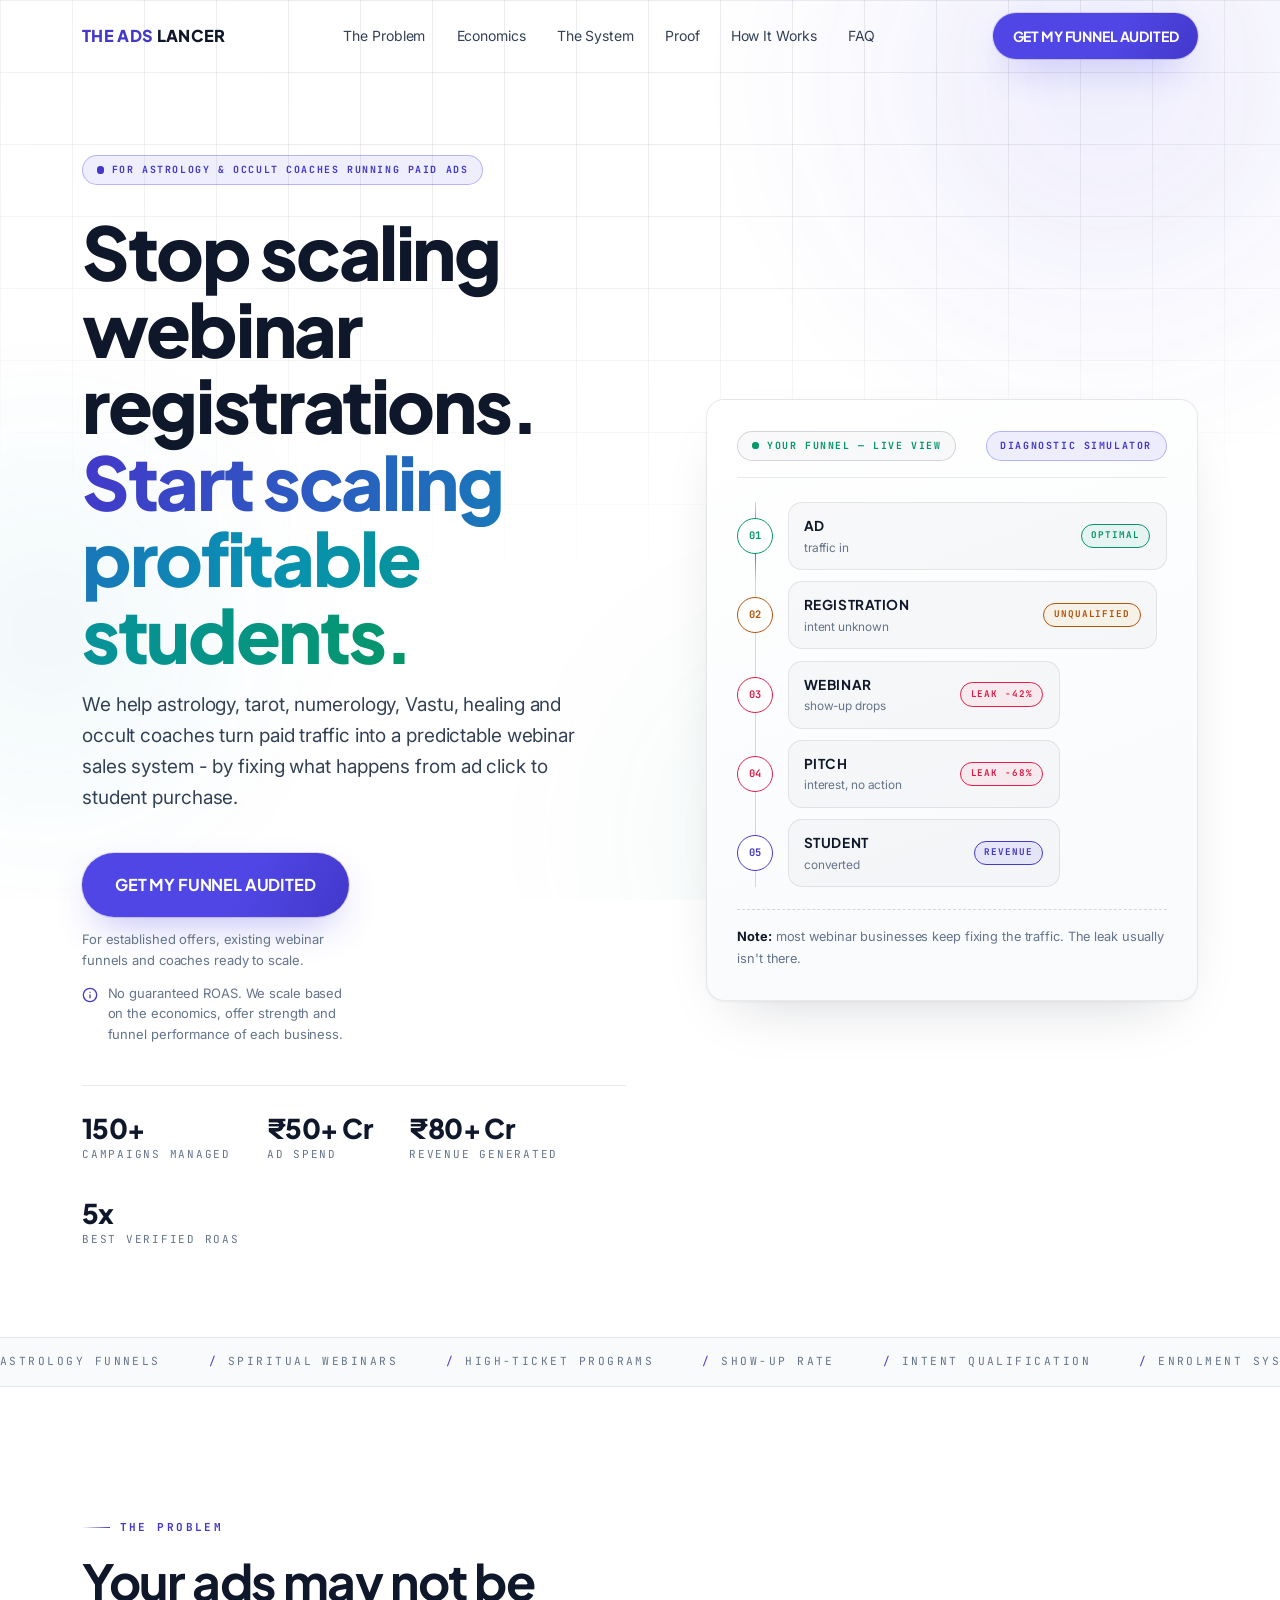
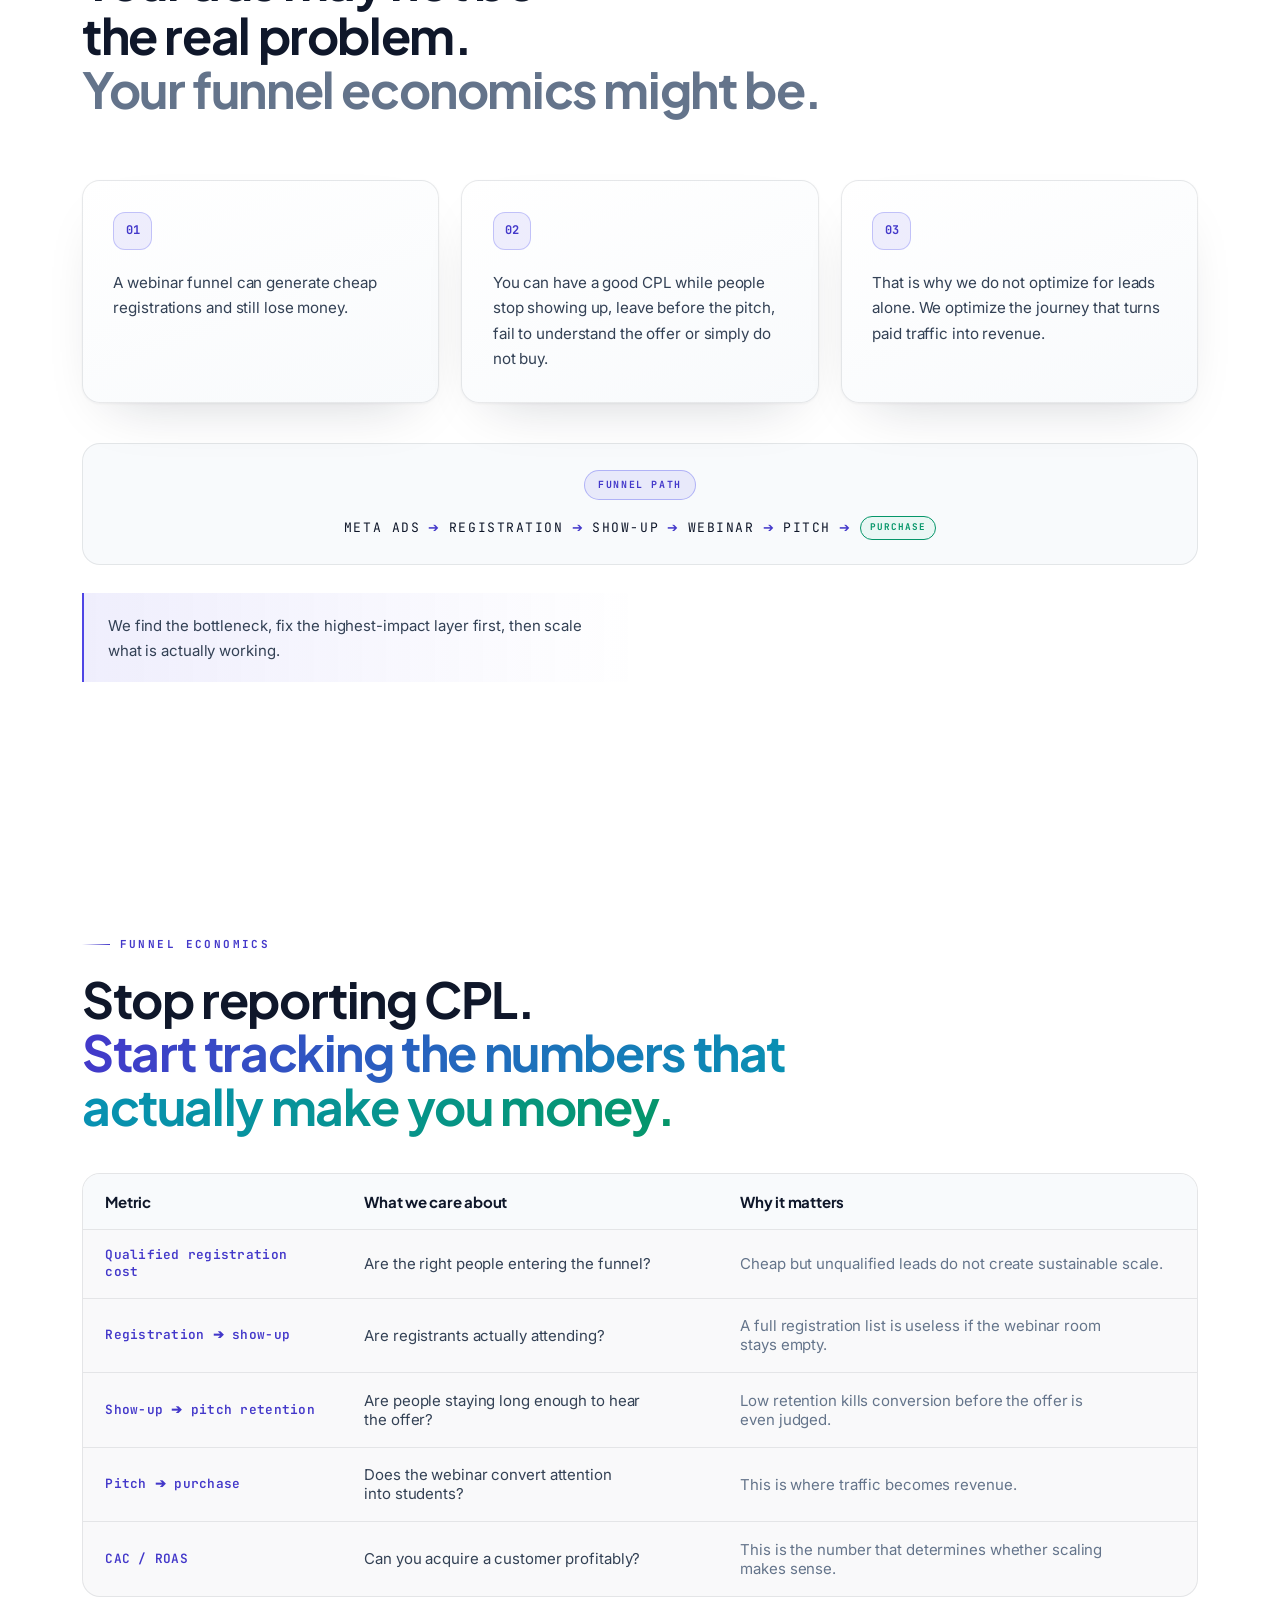
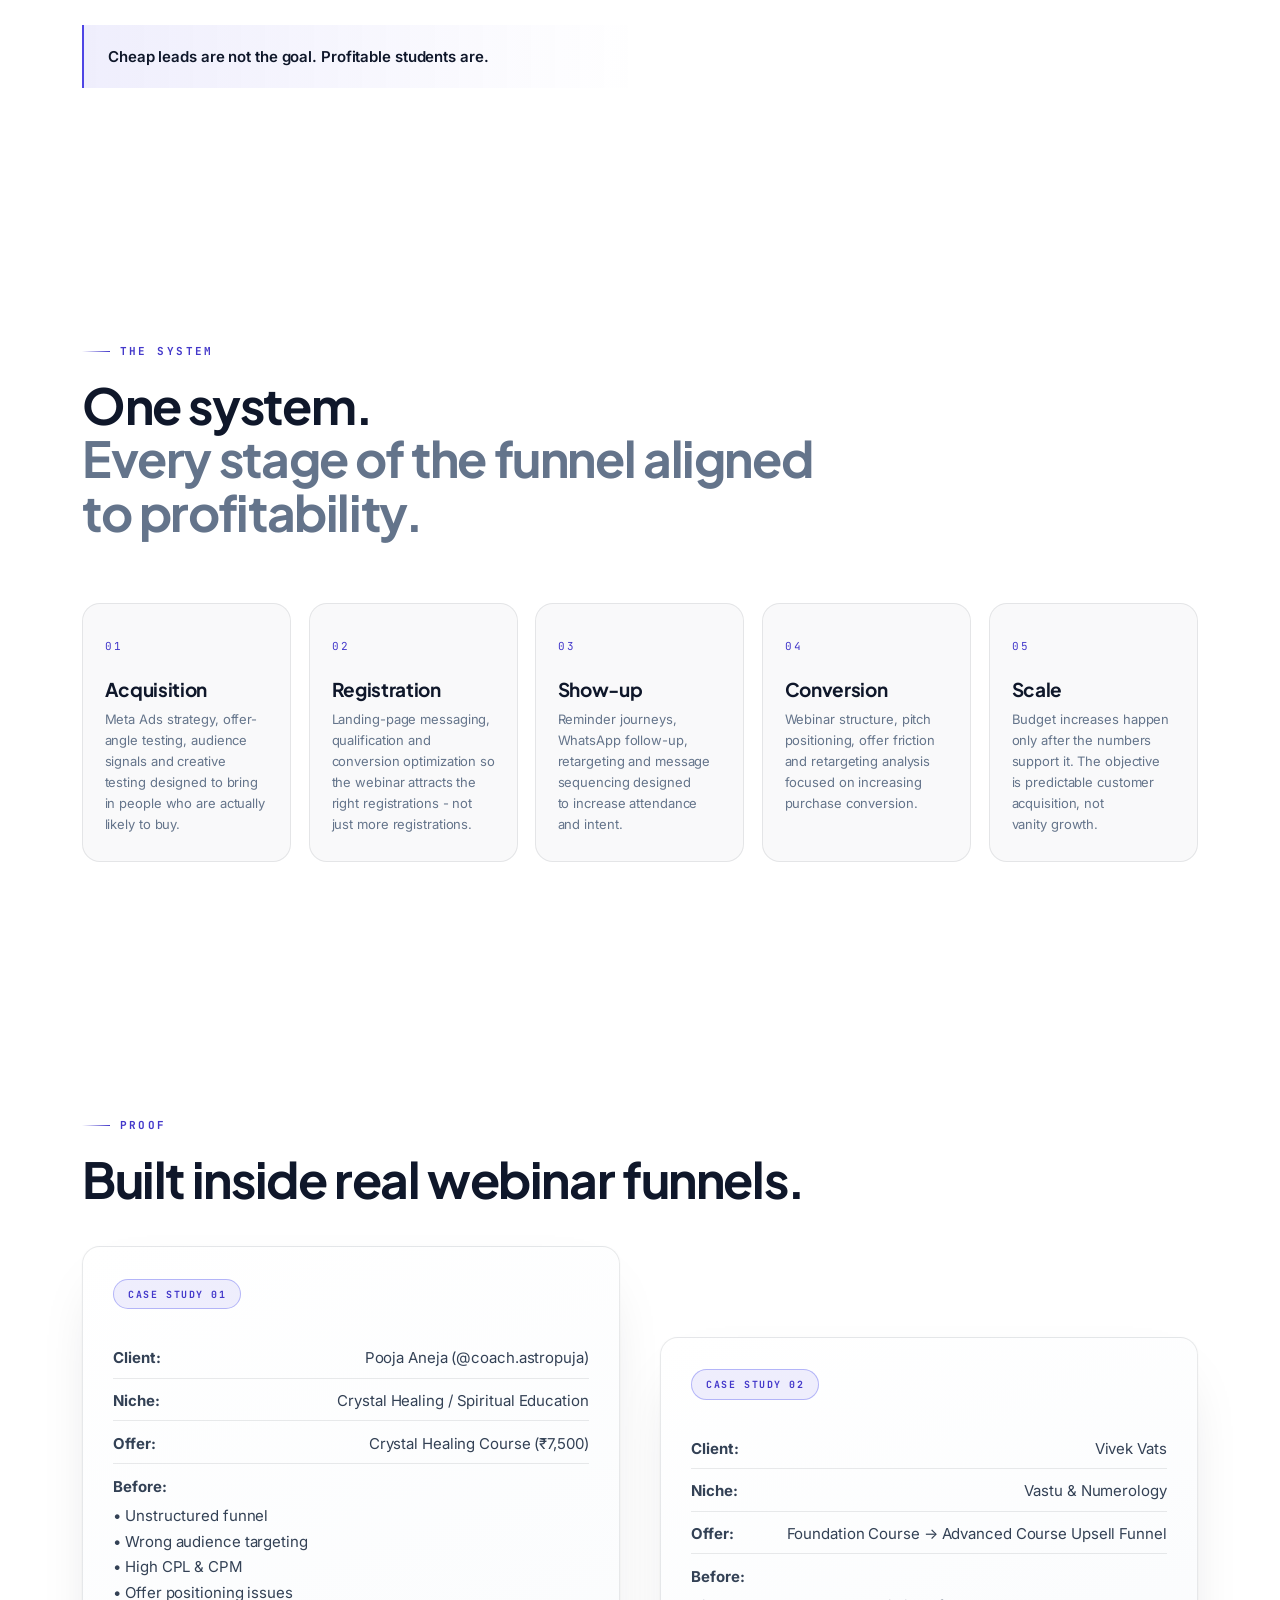
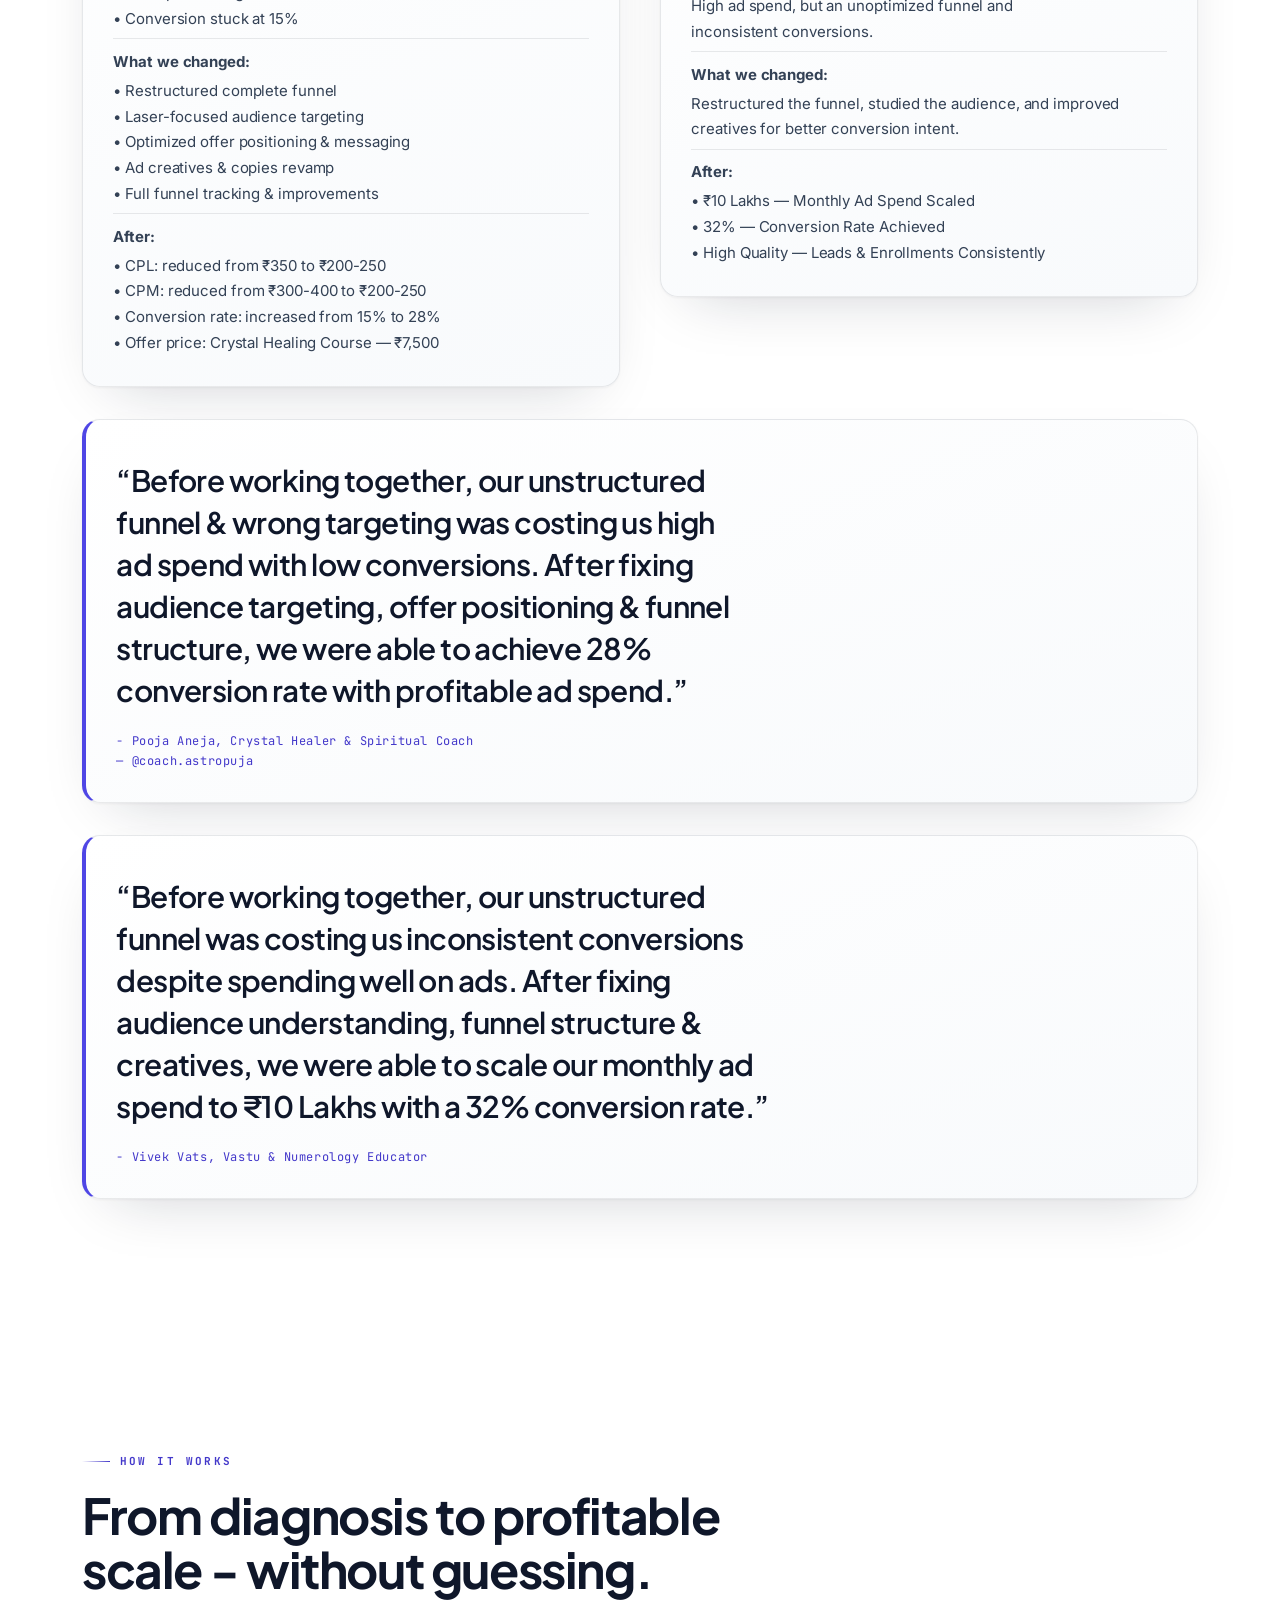
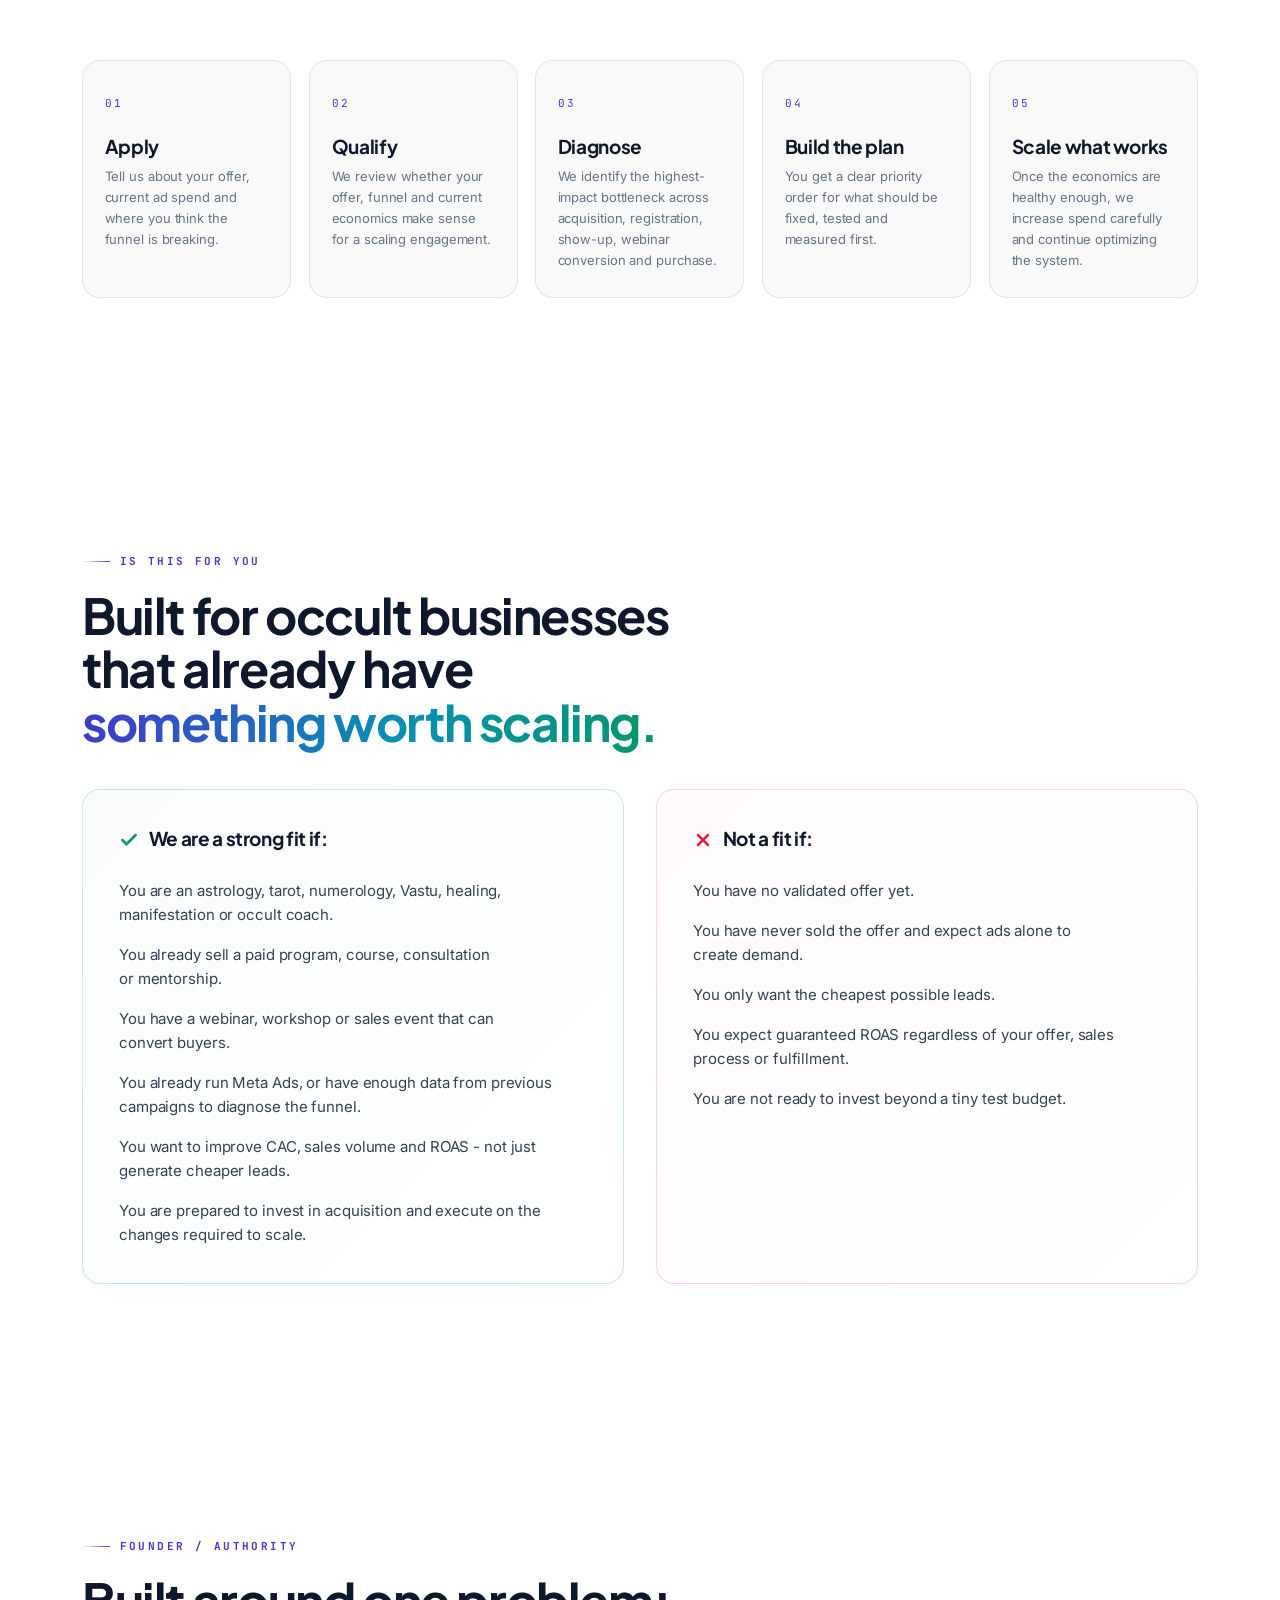
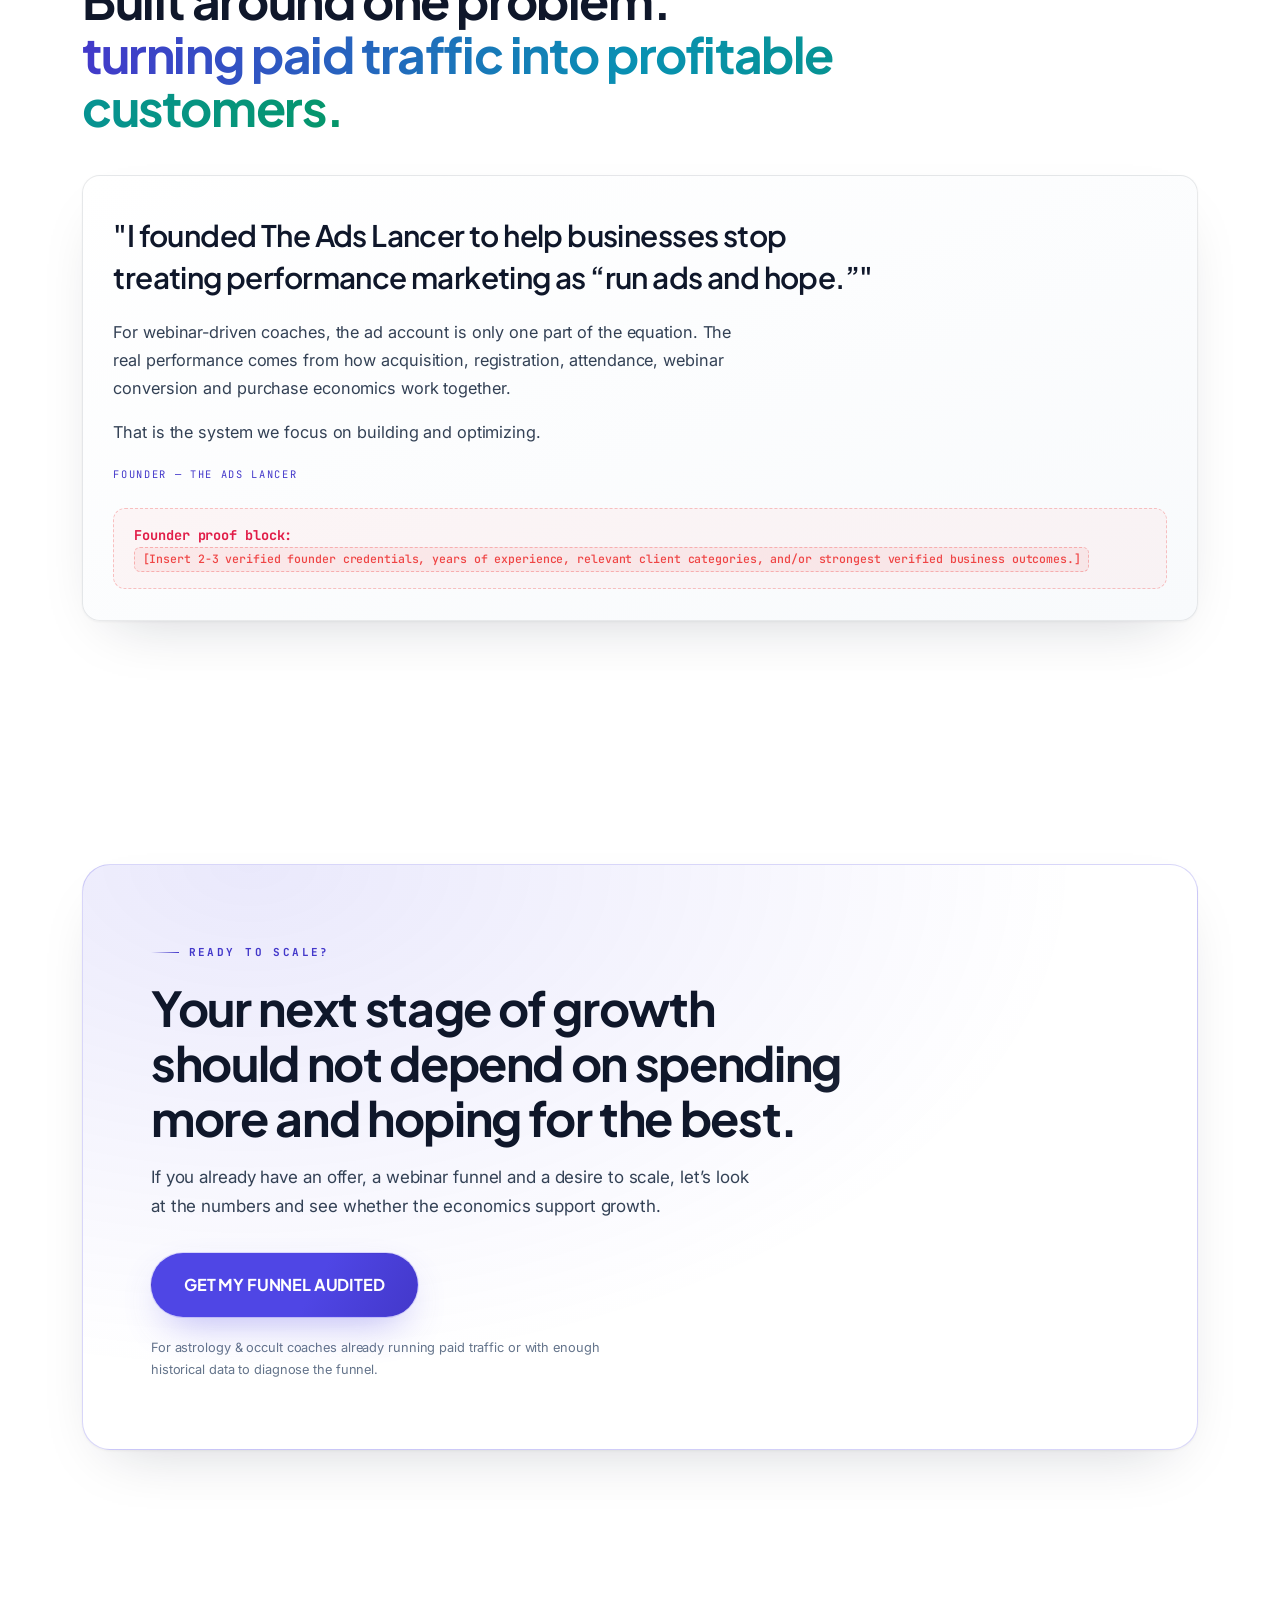
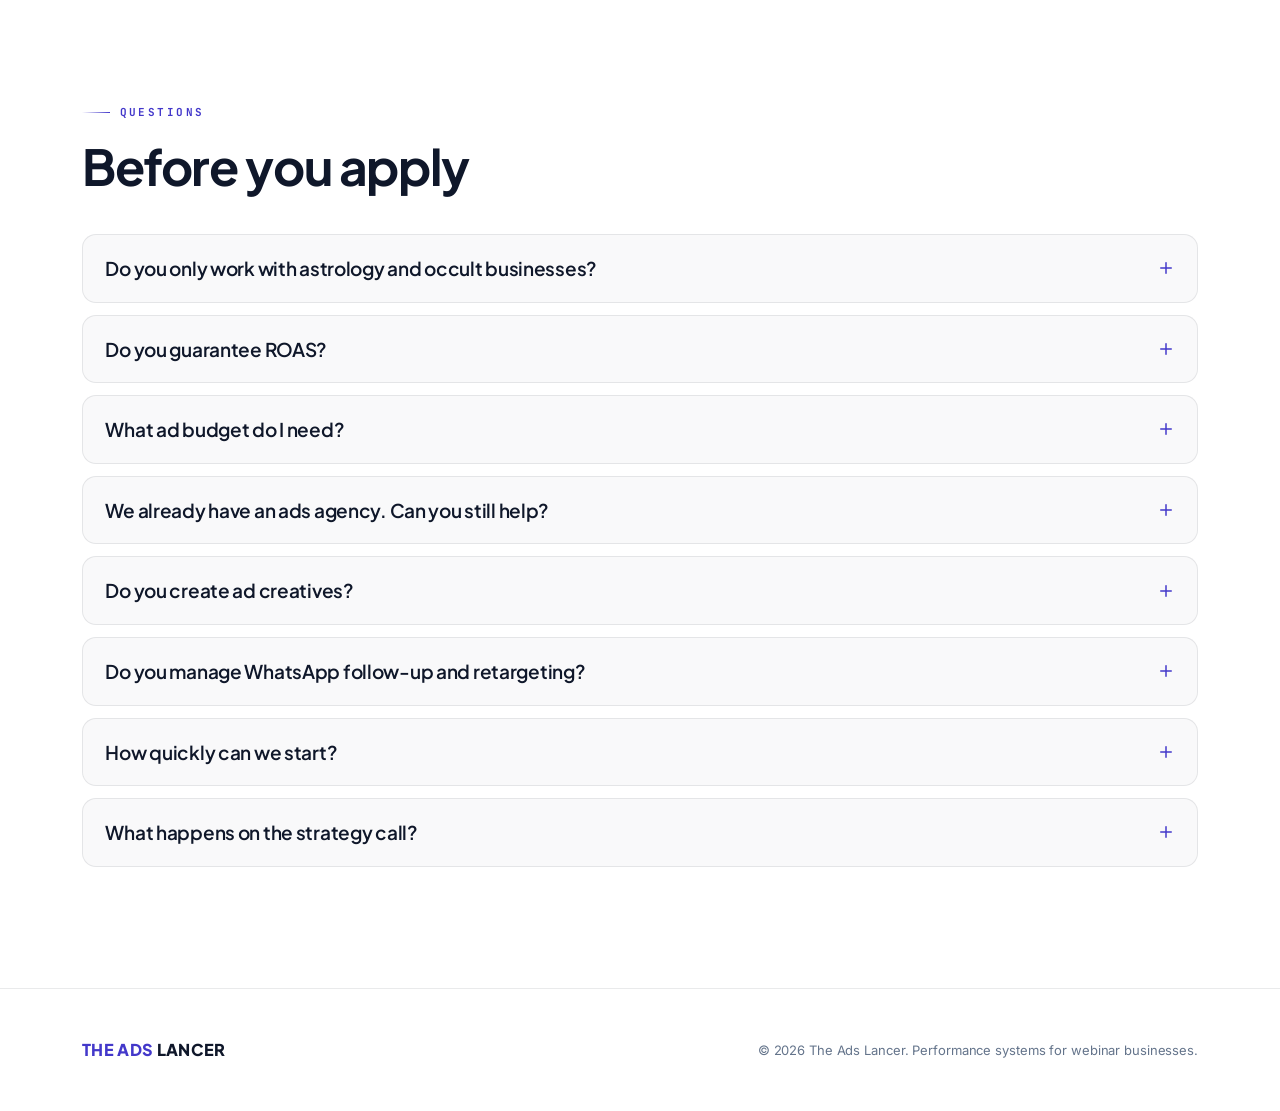
==== commit 0074755f: "Update stats, case studies, and layout clean up" ====
--- a/index.html
+++ b/index.html
@@ -74,10 +74,10 @@
           <span>No guaranteed ROAS. We scale based on the economics, offer strength and funnel performance of each business.</span>
         </p>
         <div class="hero-stats" data-animate style="margin-top: var(--space-5);">
-          <div><div class="k"><span class="draft-placeholder">[X]+</span></div><div class="l">campaigns managed</div></div>
-          <div><div class="k"><span class="draft-placeholder">[₹X]</span></div><div class="l">ad spend</div></div>
-          <div><div class="k"><span class="draft-placeholder">[X]</span></div><div class="l">sales generated</div></div>
-          <div><div class="k"><span class="draft-placeholder">[X.X]</span></div><div class="l">best verified ROAS</div></div>
+          <div><div class="k"><span data-count="150" data-suffix="+">150+</span></div><div class="l">campaigns managed</div></div>
+          <div><div class="k">₹<span data-count="50" data-suffix="+ Cr">50+ Cr</span></div><div class="l">ad spend</div></div>
+          <div><div class="k">₹<span data-count="80" data-suffix="+ Cr">80+ Cr</span></div><div class="l">revenue generated</div></div>
+          <div><div class="k"><span data-count="5" data-suffix="x">5x</span></div><div class="l">best verified ROAS</div></div>
         </div>
       </div>
 
@@ -224,31 +224,45 @@
         <h2 class="section-title">Built inside real webinar funnels.</h2>
       </div>
       
-      <div class="grid-3" style="margin-top: var(--space-5);">
+      <div class="grid-2" style="margin-top: var(--space-5);">
         <!-- Case Study 01 -->
         <div class="card card-pad reveal">
           <span class="pill tone-accent" style="margin-bottom:1rem">Case Study 01</span>
           <ul style="list-style:none; display:grid; gap:0.6rem; font-size:var(--fs-sm); color:var(--text); margin-top:1.25rem; padding:0;">
             <li style="display:flex; justify-content:space-between; border-bottom:1px solid var(--line); padding-bottom:0.4rem;">
-              <strong>Client:</strong> <span class="draft-placeholder">[Name / brand]</span>
+              <strong>Client:</strong> <span>Pooja Aneja (@coach.astropuja)</span>
             </li>
             <li style="display:flex; justify-content:space-between; border-bottom:1px solid var(--line); padding-bottom:0.4rem;">
-              <strong>Niche:</strong> <span class="draft-placeholder">[Astrology / Tarot / Numerology / etc.]</span>
+              <strong>Niche:</strong> <span>Crystal Healing / Spiritual Education</span>
             </li>
             <li style="display:flex; justify-content:space-between; border-bottom:1px solid var(--line); padding-bottom:0.4rem;">
-              <strong>Offer:</strong> <span class="draft-placeholder">[Program name + price]</span>
+              <strong>Offer:</strong> <span>Crystal Healing Course (₹7,500)</span>
             </li>
             <li style="display:flex; flex-direction:column; gap:0.2rem; border-bottom:1px solid var(--line); padding-bottom:0.4rem;">
-              <strong>Before:</strong> <span class="draft-placeholder">[Spend, CAC/ROAS, sales, funnel issue]</span>
+              <strong>Before:</strong> <span>
+                • Unstructured funnel<br>
+                • Wrong audience targeting<br>
+                • High CPL & CPM<br>
+                • Offer positioning issues<br>
+                • Conversion stuck at 15%
+              </span>
             </li>
             <li style="display:flex; flex-direction:column; gap:0.2rem; border-bottom:1px solid var(--line); padding-bottom:0.4rem;">
-              <strong>What we changed:</strong> <span class="draft-placeholder">[2-4 specific actions]</span>
-            </li>
-            <li style="display:flex; flex-direction:column; gap:0.2rem; border-bottom:1px solid var(--line); padding-bottom:0.4rem;">
-              <strong>After:</strong> <span class="draft-placeholder">[Verified spend, leads/registrations, sales, revenue, CAC/ROAS]</span>
-            </li>
-            <li style="display:flex; flex-direction:column; gap:0.2rem; padding-top:0.4rem;">
-              <strong>Proof asset:</strong> <span class="draft-placeholder">[Dashboard screenshot / testimonial / video]</span>
+              <strong>What we changed:</strong> <span>
+                • Restructured complete funnel<br>
+                • Laser-focused audience targeting<br>
+                • Optimized offer positioning & messaging<br>
+                • Ad creatives & copies revamp<br>
+                • Full funnel tracking & improvements
+              </span>
+            </li>
+            <li style="display:flex; flex-direction:column; gap:0.2rem;">
+              <strong>After:</strong> <span>
+                • CPL: reduced from ₹350 to ₹200-250<br>
+                • CPM: reduced from ₹300-400 to ₹200-250<br>
+                • Conversion rate: increased from 15% to 28%<br>
+                • Offer price: Crystal Healing Course — ₹7,500
+              </span>
             </li>
           </ul>
         </div>
@@ -258,66 +272,50 @@
           <span class="pill tone-accent" style="margin-bottom:1rem">Case Study 02</span>
           <ul style="list-style:none; display:grid; gap:0.6rem; font-size:var(--fs-sm); color:var(--text); margin-top:1.25rem; padding:0;">
             <li style="display:flex; justify-content:space-between; border-bottom:1px solid var(--line); padding-bottom:0.4rem;">
-              <strong>Client:</strong> <span class="draft-placeholder">[Name / brand]</span>
+              <strong>Client:</strong> <span>Vivek Vats</span>
             </li>
             <li style="display:flex; justify-content:space-between; border-bottom:1px solid var(--line); padding-bottom:0.4rem;">
-              <strong>Niche:</strong> <span class="draft-placeholder">[Astrology / Tarot / Numerology / etc.]</span>
+              <strong>Niche:</strong> <span>Vastu & Numerology</span>
             </li>
             <li style="display:flex; justify-content:space-between; border-bottom:1px solid var(--line); padding-bottom:0.4rem;">
-              <strong>Offer:</strong> <span class="draft-placeholder">[Program name + price]</span>
+              <strong>Offer:</strong> <span>Foundation Course → Advanced Course Upsell Funnel</span>
             </li>
             <li style="display:flex; flex-direction:column; gap:0.2rem; border-bottom:1px solid var(--line); padding-bottom:0.4rem;">
-              <strong>Before:</strong> <span class="draft-placeholder">[Spend, CAC/ROAS, sales, funnel issue]</span>
+              <strong>Before:</strong> <span>High ad spend, but an unoptimized funnel and inconsistent conversions.</span>
             </li>
             <li style="display:flex; flex-direction:column; gap:0.2rem; border-bottom:1px solid var(--line); padding-bottom:0.4rem;">
-              <strong>What we changed:</strong> <span class="draft-placeholder">[2-4 specific actions]</span>
-            </li>
-            <li style="display:flex; flex-direction:column; gap:0.2rem; border-bottom:1px solid var(--line); padding-bottom:0.4rem;">
-              <strong>After:</strong> <span class="draft-placeholder">[Verified spend, leads/registrations, sales, revenue, CAC/ROAS]</span>
-            </li>
-            <li style="display:flex; flex-direction:column; gap:0.2rem; padding-top:0.4rem;">
-              <strong>Proof asset:</strong> <span class="draft-placeholder">[Dashboard screenshot / testimonial / video]</span>
+              <strong>What we changed:</strong> <span>Restructured the funnel, studied the audience, and improved creatives for better conversion intent.</span>
+            </li>
+            <li style="display:flex; flex-direction:column; gap:0.2rem;">
+              <strong>After:</strong> <span>
+                • ₹10 Lakhs — Monthly Ad Spend Scaled<br>
+                • 32% — Conversion Rate Achieved<br>
+                • High Quality — Leads & Enrollments Consistently
+              </span>
             </li>
           </ul>
         </div>
-
-        <!-- Case Study 03 -->
-        <div class="card card-pad reveal">
-          <span class="pill tone-accent" style="margin-bottom:1rem">Case Study 03</span>
-          <ul style="list-style:none; display:grid; gap:0.6rem; font-size:var(--fs-sm); color:var(--text); margin-top:1.25rem; padding:0;">
-            <li style="display:flex; justify-content:space-between; border-bottom:1px solid var(--line); padding-bottom:0.4rem;">
-              <strong>Client:</strong> <span class="draft-placeholder">[Name / brand]</span>
-            </li>
-            <li style="display:flex; justify-content:space-between; border-bottom:1px solid var(--line); padding-bottom:0.4rem;">
-              <strong>Niche:</strong> <span class="draft-placeholder">[Astrology / Tarot / Numerology / etc.]</span>
-            </li>
-            <li style="display:flex; justify-content:space-between; border-bottom:1px solid var(--line); padding-bottom:0.4rem;">
-              <strong>Offer:</strong> <span class="draft-placeholder">[Program name + price]</span>
-            </li>
-            <li style="display:flex; flex-direction:column; gap:0.2rem; border-bottom:1px solid var(--line); padding-bottom:0.4rem;">
-              <strong>Before:</strong> <span class="draft-placeholder">[Spend, CAC/ROAS, sales, funnel issue]</span>
-            </li>
-            <li style="display:flex; flex-direction:column; gap:0.2rem; border-bottom:1px solid var(--line); padding-bottom:0.4rem;">
-              <strong>What we changed:</strong> <span class="draft-placeholder">[2-4 specific actions]</span>
-            </li>
-            <li style="display:flex; flex-direction:column; gap:0.2rem; border-bottom:1px solid var(--line); padding-bottom:0.4rem;">
-              <strong>After:</strong> <span class="draft-placeholder">[Verified spend, leads/registrations, sales, revenue, CAC/ROAS]</span>
-            </li>
-            <li style="display:flex; flex-direction:column; gap:0.2rem; padding-top:0.4rem;">
-              <strong>Proof asset:</strong> <span class="draft-placeholder">[Dashboard screenshot / testimonial / video]</span>
-            </li>
-          </ul>
-        </div>
-      </div>
-
-      <!-- Testimonial -->
+      </div>
+
+      <!-- Testimonial 01 -->
       <div class="card card-pad reveal" style="margin-top: 2rem; border-left: 4px solid var(--accent);">
         <blockquote style="margin-top: 0.5rem;">
-          “Before working together, our <span class="draft-placeholder">[problem]</span> was costing us <span class="draft-placeholder">[impact]</span>. After fixing <span class="draft-placeholder">[specific bottleneck]</span>, we were able to <span class="draft-placeholder">[verified outcome]</span>.”
+          “Before working together, our <span>unstructured funnel & wrong targeting</span> was costing us <span>high ad spend with low conversions</span>. After fixing <span>audience targeting, offer positioning & funnel structure</span>, we were able to <span>achieve 28% conversion rate with profitable ad spend</span>.”
         </blockquote>
         <p style="margin-top: 1.25rem; font-family: var(--font-mono); font-size: 0.75rem; letter-spacing: 0.05em; color: var(--accent-bright);">
-          - <span class="draft-placeholder">[Client name]</span>, <span class="draft-placeholder">[business]</span>
+          - <span>Pooja Aneja</span>, <span>Crystal Healer & Spiritual Coach — @coach.astropuja</span>
         </p>
+      </div>
+
+      <!-- Testimonial 02 -->
+      <div class="card card-pad reveal" style="margin-top: 2rem; border-left: 4px solid var(--accent);">
+        <blockquote style="margin-top: 0.5rem;">
+          “Before working together, our <span>unstructured funnel</span> was costing us <span>inconsistent conversions despite spending well on ads</span>. After fixing <span>audience understanding, funnel structure & creatives</span>, we were able to <span>scale our monthly ad spend to ₹10 Lakhs with a 32% conversion rate</span>.”
+        </blockquote>
+        <p style="margin-top: 1.25rem; font-family: var(--font-mono); font-size: 0.75rem; letter-spacing: 0.05em; color: var(--accent-bright);">
+          - <span>Vivek Vats</span>, <span>Vastu & Numerology Educator</span>
+        </p>
+      </div>
       </div>
     </div>
   </section>
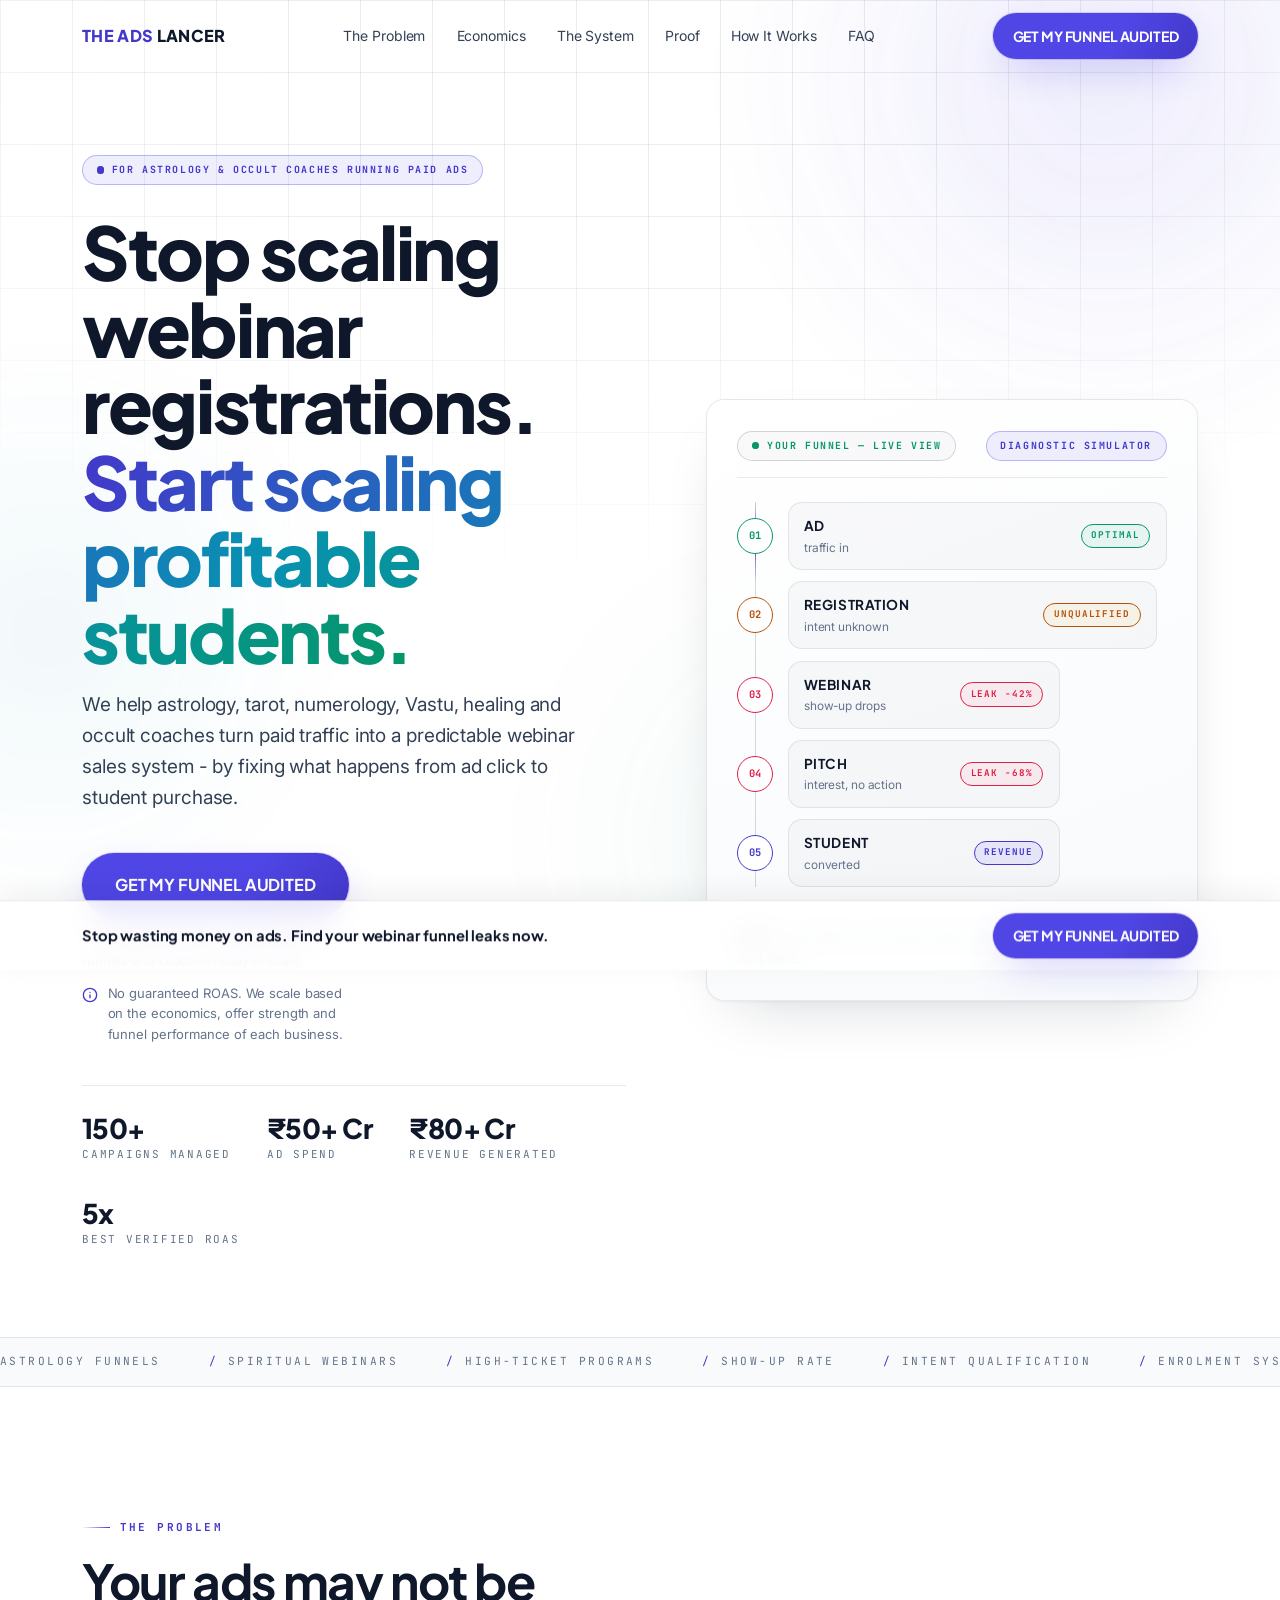
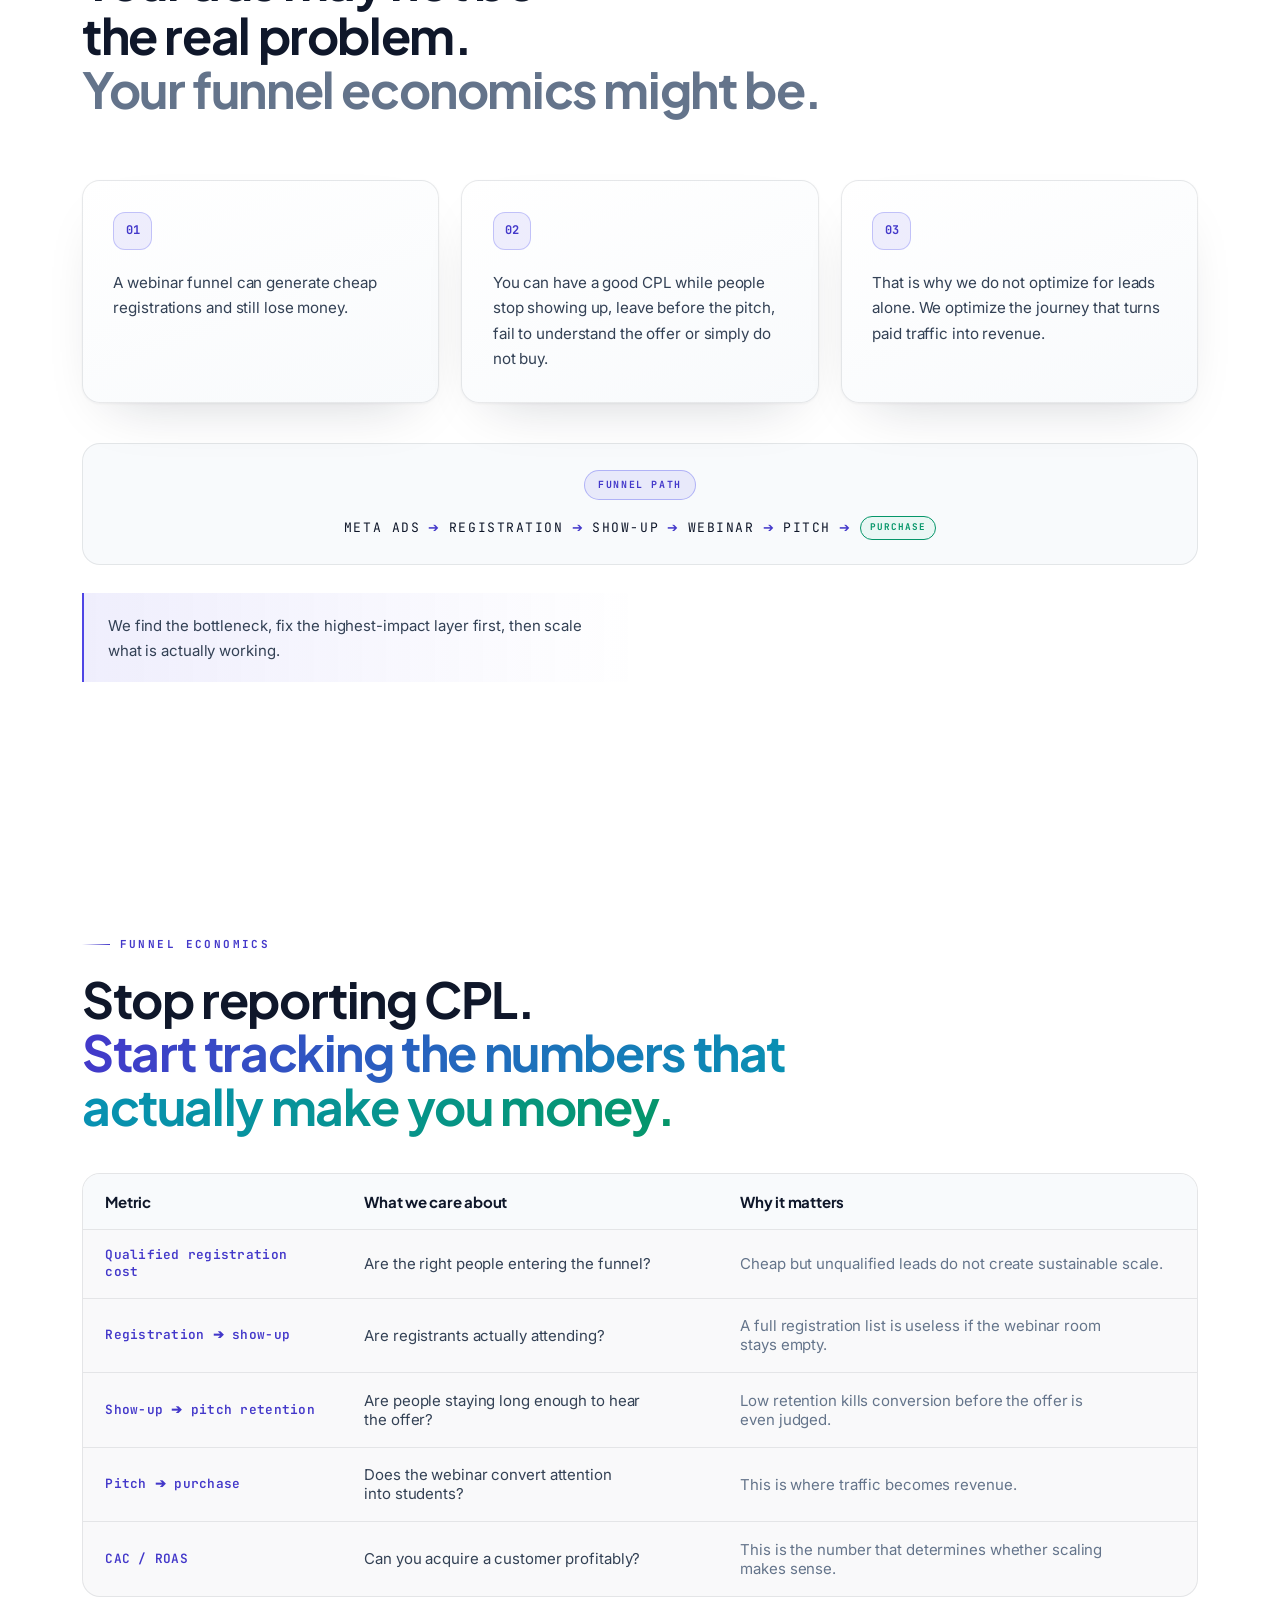
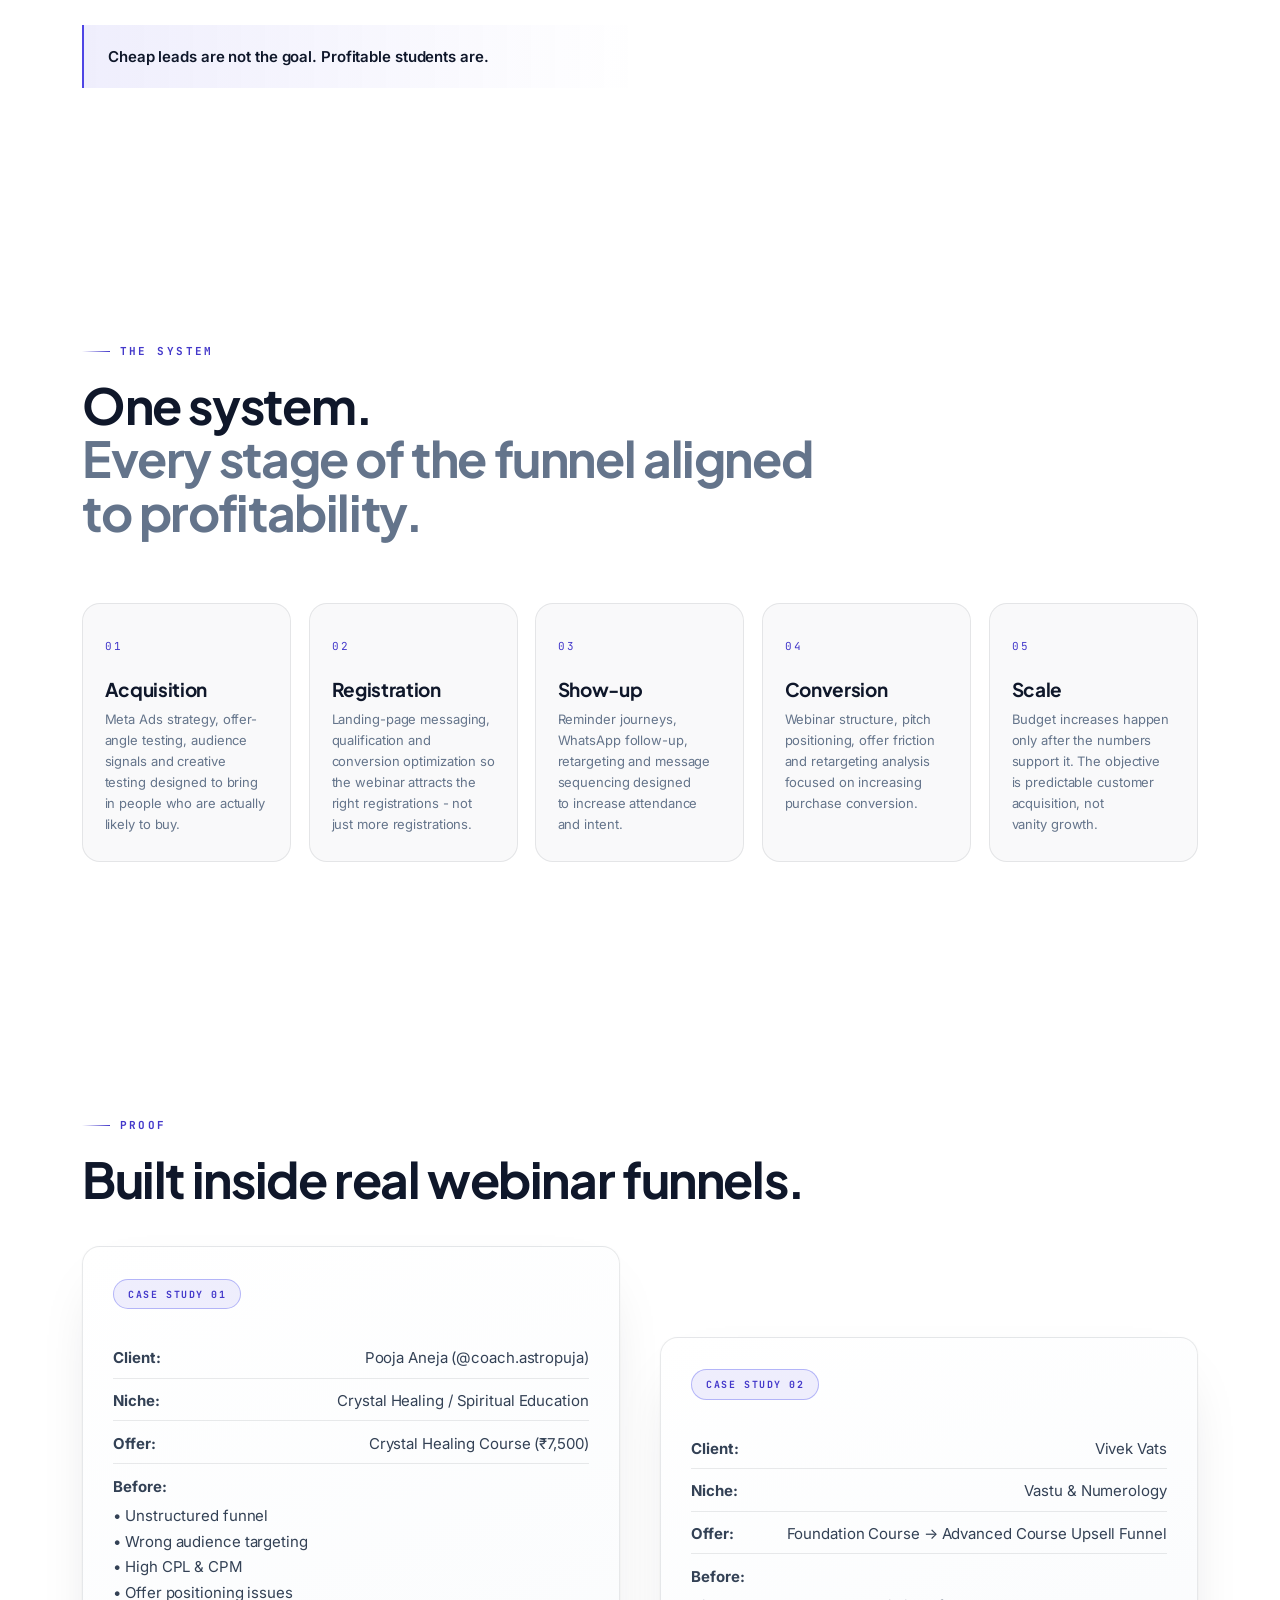
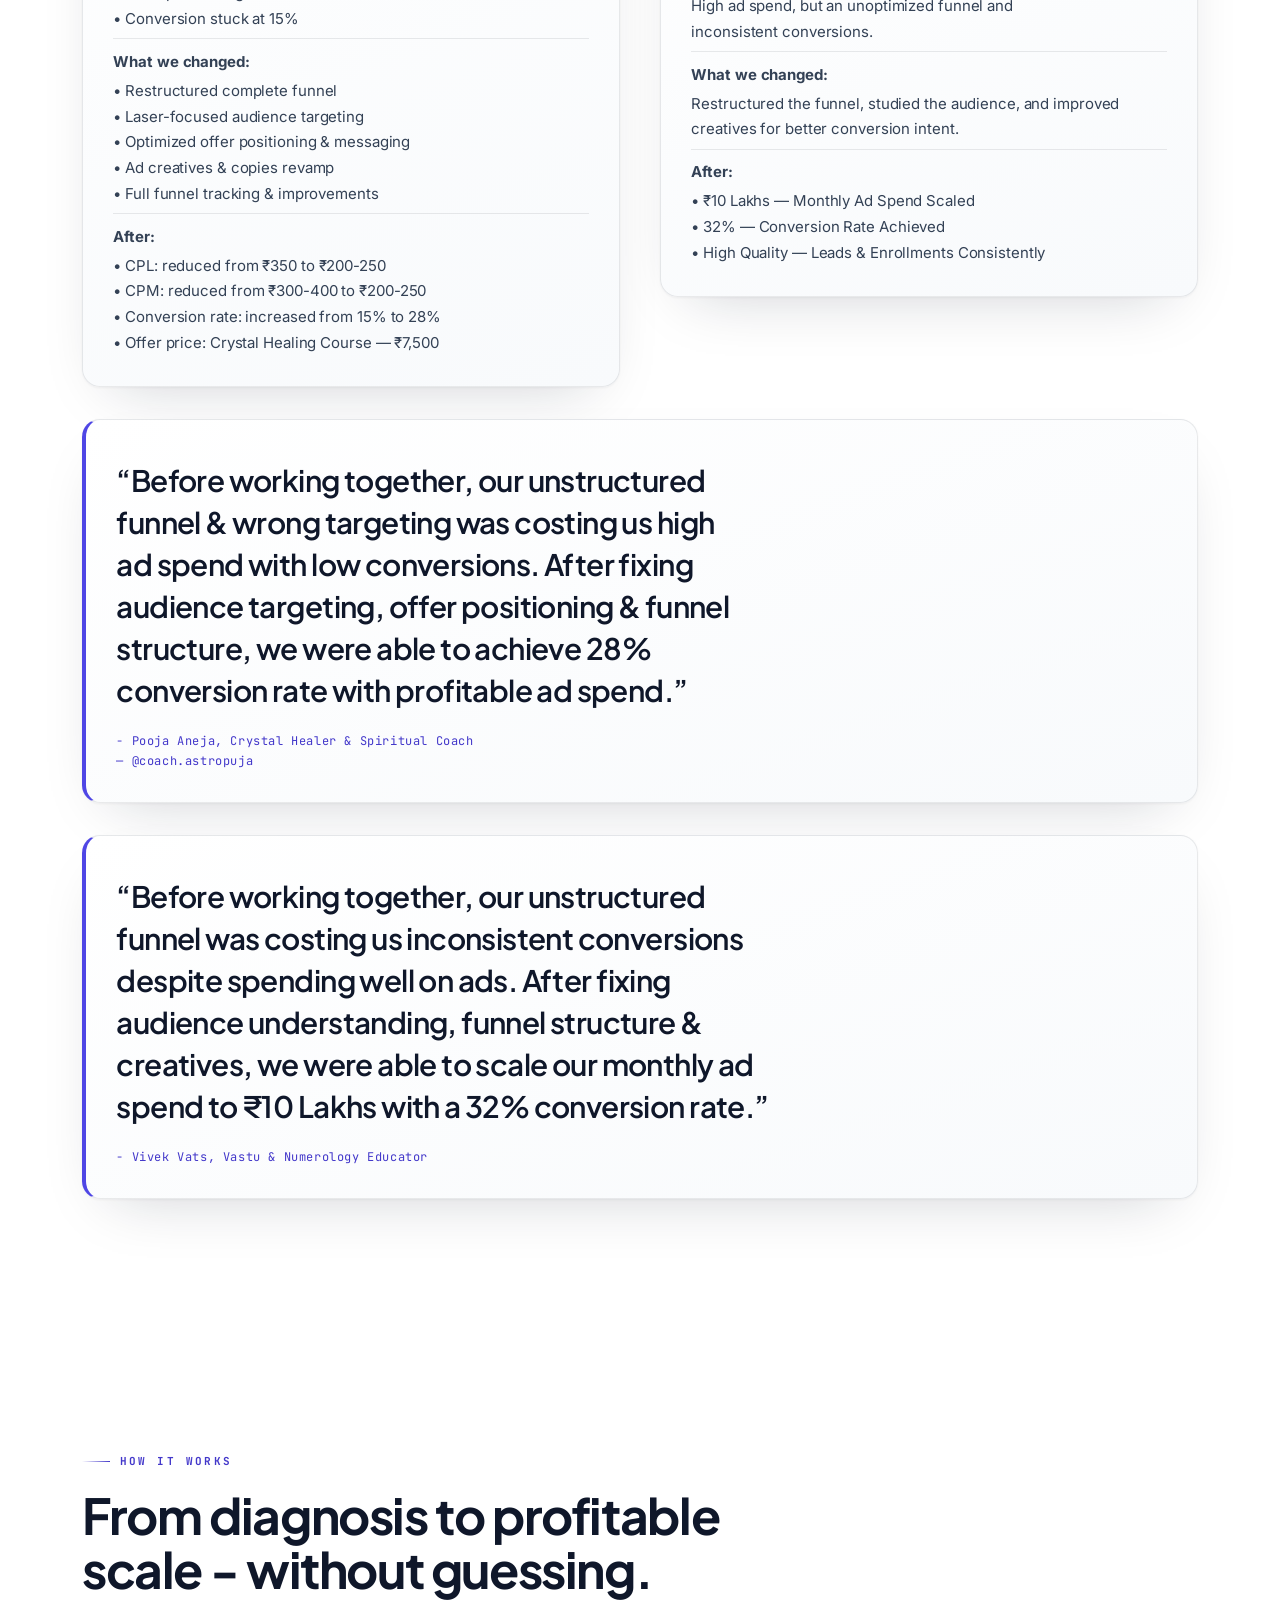
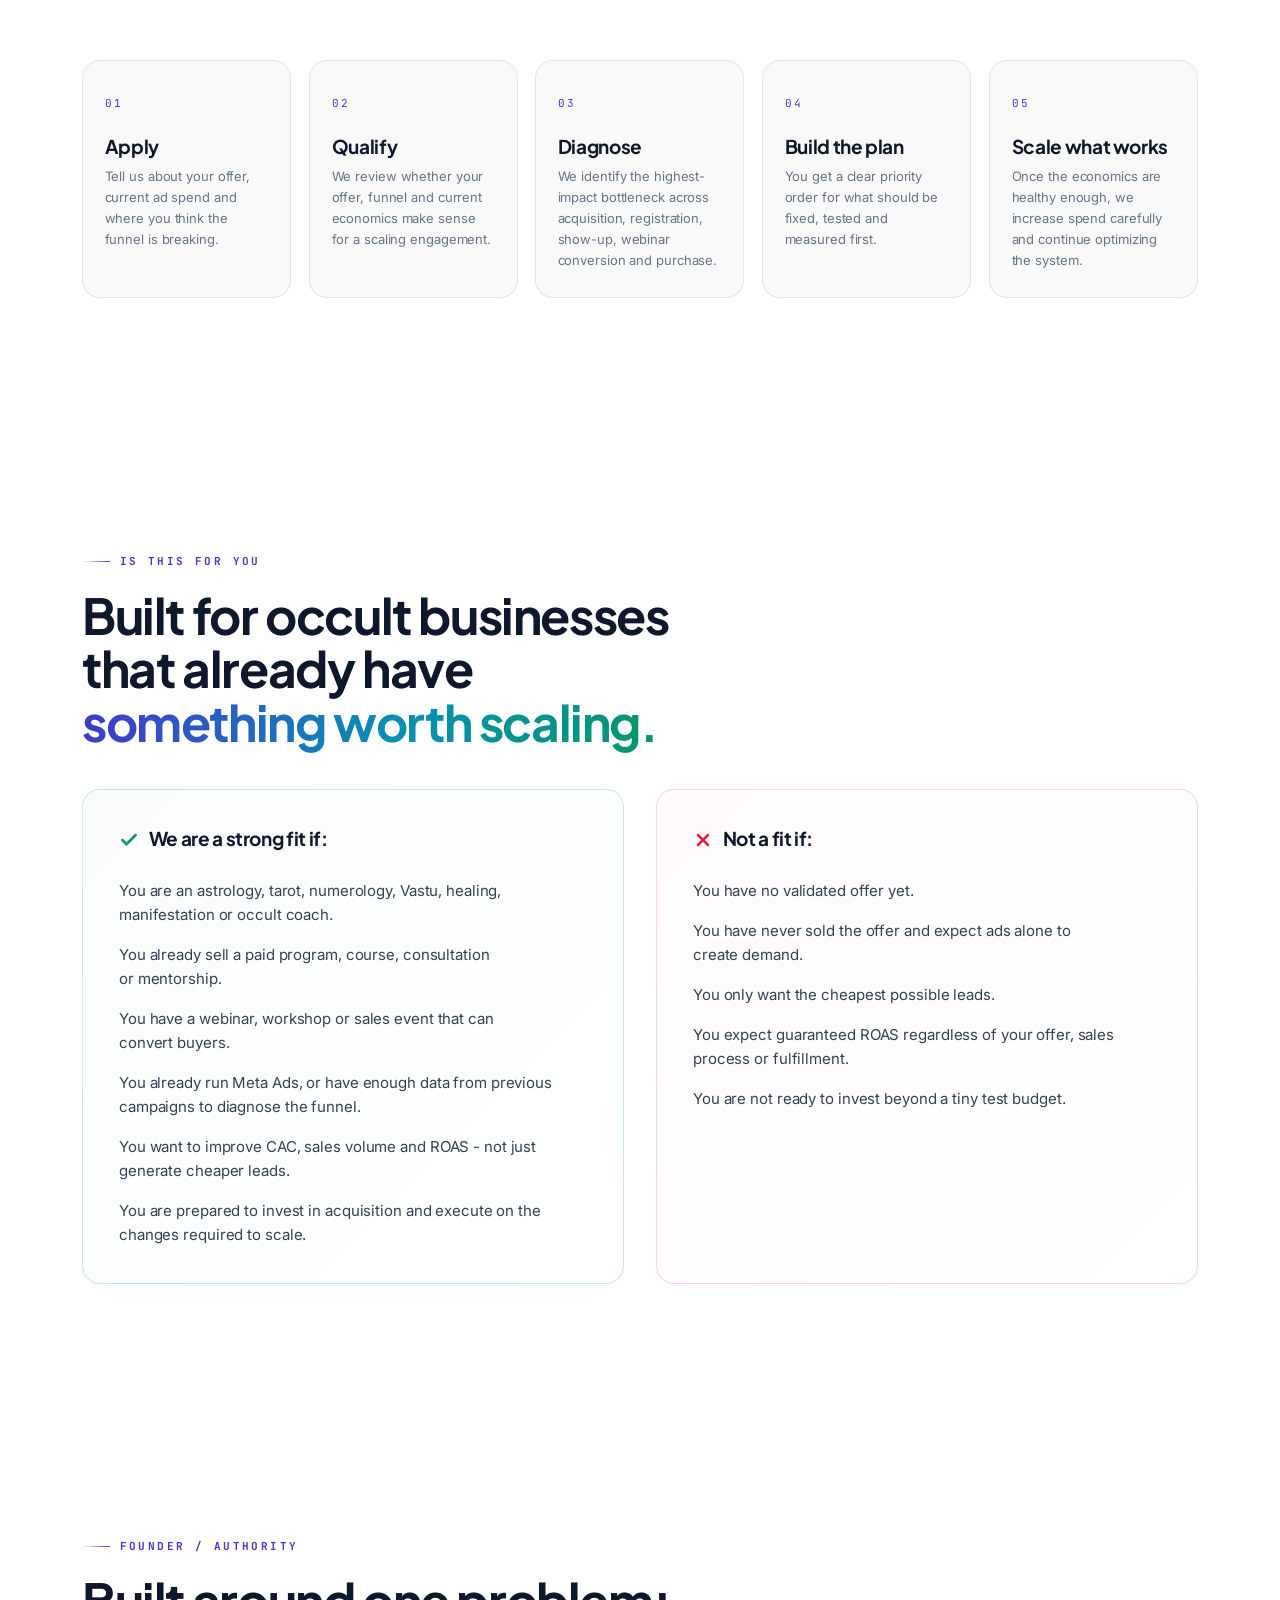
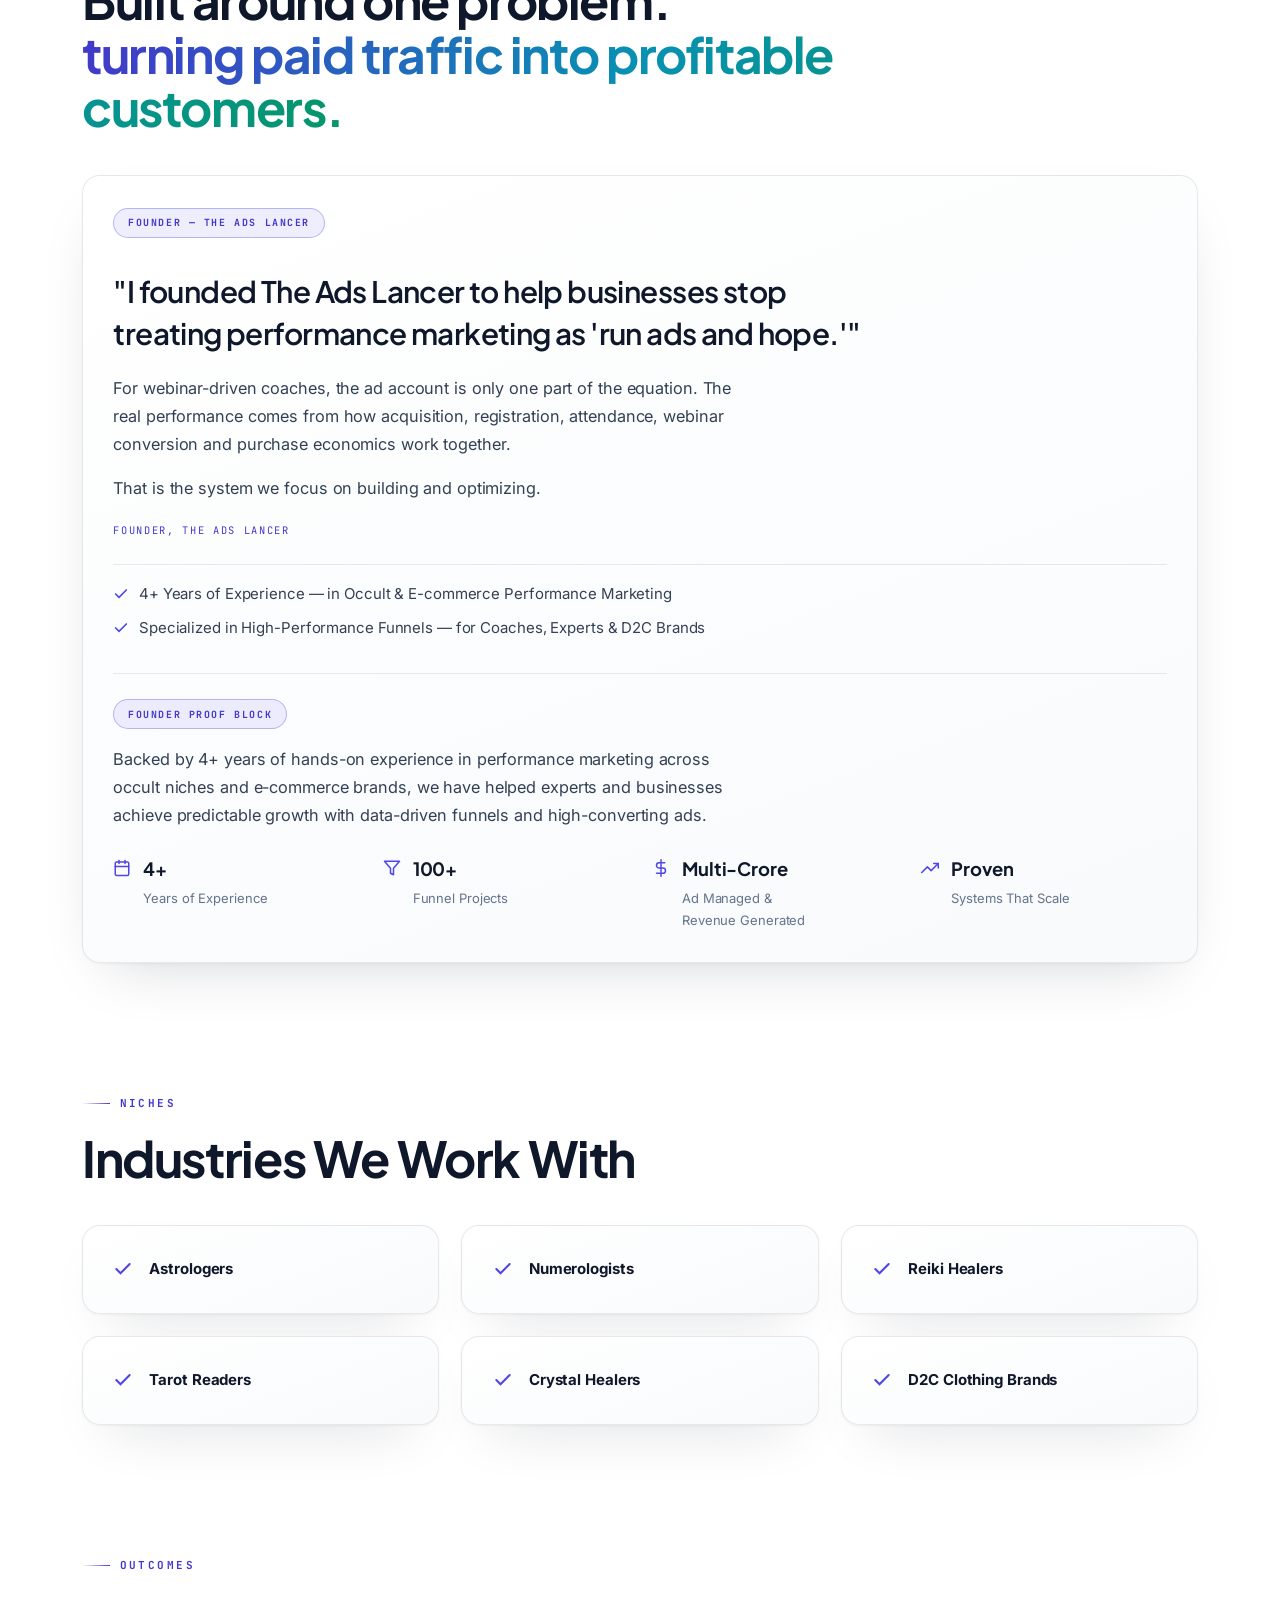
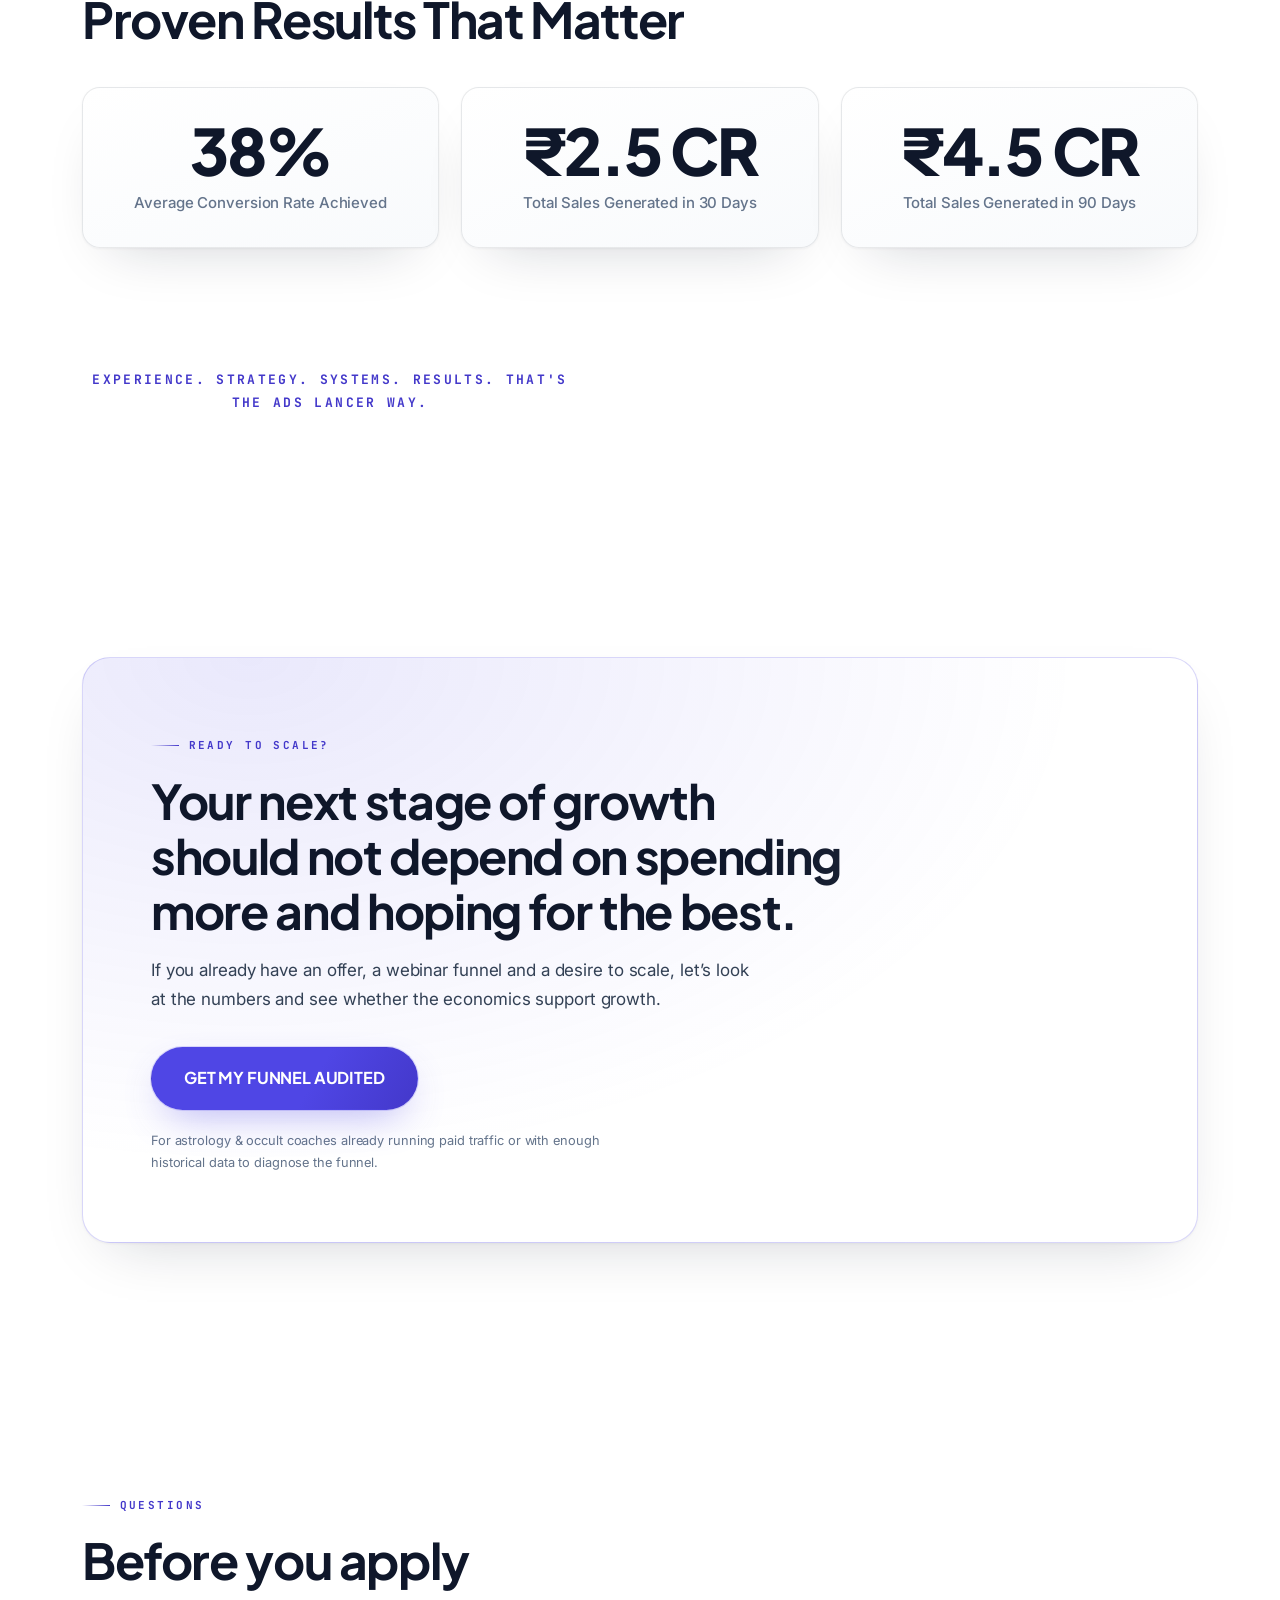
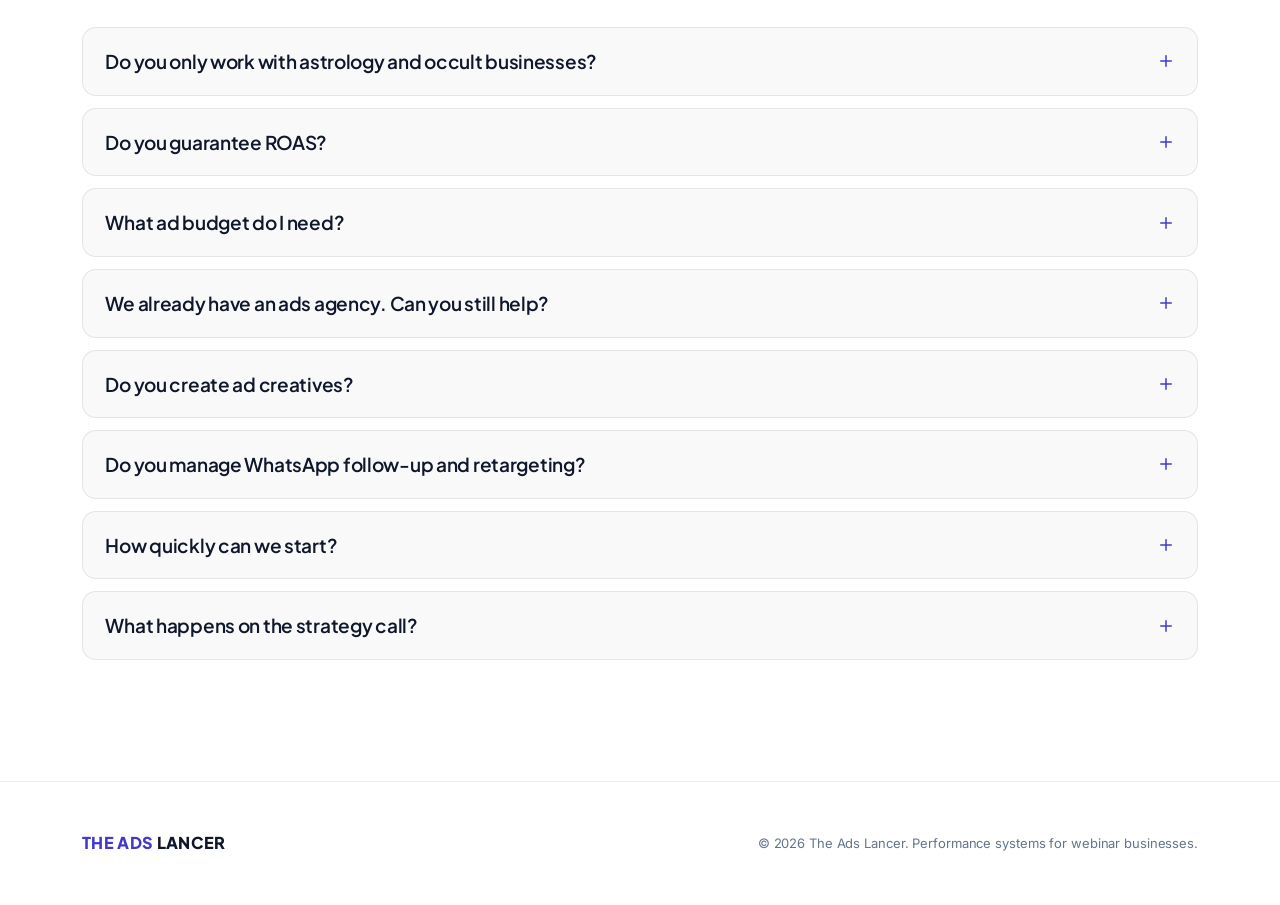
==== commit 1f72c83b: "Populate Founder details, niches, outcomes, and add sticky bottom CTA bar" ====
--- a/index.html
+++ b/index.html
@@ -408,19 +408,132 @@
         <h2 class="section-title">Built around one problem:<br><span class="gradient-text">turning paid traffic into profitable customers.</span></h2>
       </div>
       <div class="card card-pad reveal" style="margin-top: var(--space-5);">
-        <blockquote style="margin-top: 0.5rem; max-width: none;">"I founded The Ads Lancer to help businesses stop treating performance marketing as “run ads and hope.”"</blockquote>
+        <span class="pill tone-accent" style="margin-bottom: 1.5rem;">FOUNDER — THE ADS LANCER</span>
+        <blockquote style="margin-top: 0.5rem; max-width: none;">"I founded The Ads Lancer to help businesses stop treating performance marketing as 'run ads and hope.'"</blockquote>
         <p style="margin-top: 1.25rem; font-size: 1.02rem; line-height: 1.72; color: var(--text);">
           For webinar-driven coaches, the ad account is only one part of the equation. The real performance comes from how acquisition, registration, attendance, webinar conversion and purchase economics work together.
         </p>
         <p style="margin-top: 1rem; font-size: 1.02rem; line-height: 1.72; color: var(--text);">
           That is the system we focus on building and optimizing.
         </p>
-        <p style="margin-top: 1.25rem; font-family: var(--font-mono); font-size: 0.65rem; letter-spacing: 0.16em; text-transform: uppercase; color: var(--accent-bright)">Founder — The Ads Lancer</p>
+        <p style="margin-top: 1.25rem; font-family: var(--font-mono); font-size: 0.65rem; letter-spacing: 0.16em; text-transform: uppercase; color: var(--accent-bright)">Founder, The Ads Lancer</p>
         
-        <div class="draft-placeholder-block" style="margin-top: 1.5rem;">
-          <strong>Founder proof block:</strong><br>
-          <span class="draft-placeholder">[Insert 2-3 verified founder credentials, years of experience, relevant client categories, and/or strongest verified business outcomes.]</span>
-        </div>
+        <div style="margin-top: 1.5rem; display: flex; flex-direction: column; gap: 0.5rem; border-top: 1px solid var(--line); padding-top: 1rem;">
+          <div style="display: flex; gap: 0.6rem; align-items: center; font-size: var(--fs-sm); color: var(--text);">
+            <svg width="16" height="16" viewBox="0 0 24 24" fill="none" stroke="var(--accent)" stroke-width="2.5" stroke-linecap="round"><polyline points="20 6 9 17 4 12"/></svg>
+            <span>4+ Years of Experience — in Occult & E-commerce Performance Marketing</span>
+          </div>
+          <div style="display: flex; gap: 0.6rem; align-items: center; font-size: var(--fs-sm); color: var(--text);">
+            <svg width="16" height="16" viewBox="0 0 24 24" fill="none" stroke="var(--accent)" stroke-width="2.5" stroke-linecap="round"><polyline points="20 6 9 17 4 12"/></svg>
+            <span>Specialized in High-Performance Funnels — for Coaches, Experts & D2C Brands</span>
+          </div>
+        </div>
+
+        <div style="margin-top: 2rem; border-top: 1px solid var(--line); padding-top: 1.5rem;">
+          <span class="pill tone-accent" style="margin-bottom: 1rem;">FOUNDER PROOF BLOCK</span>
+          <p style="font-size: 1.02rem; line-height: 1.72; color: var(--text); margin-bottom: 1.5rem;">
+            Backed by 4+ years of hands-on experience in performance marketing across occult niches and e-commerce brands, we have helped experts and businesses achieve predictable growth with data-driven funnels and high-converting ads.
+          </p>
+          <div style="display: grid; grid-template-columns: repeat(auto-fit, minmax(200px, 1fr)); gap: 1.5rem; margin-top: 1rem;">
+            <div style="display: flex; gap: 0.75rem; align-items: flex-start;">
+              <div style="flex-shrink: 0; margin-top: 0.2rem;">
+                <svg width="18" height="18" viewBox="0 0 24 24" fill="none" stroke="var(--accent)" stroke-width="2" stroke-linecap="round" stroke-linejoin="round"><rect x="3" y="4" width="18" height="18" rx="2" ry="2"></rect><line x1="16" y1="2" x2="16" y2="6"></line><line x1="8" y1="2" x2="8" y2="6"></line><line x1="3" y1="10" x2="21" y2="10"></line></svg>
+              </div>
+              <div>
+                <div style="font-family: var(--font-display); font-size: 1.15rem; font-weight: 700; color: var(--ink);">4+</div>
+                <div style="font-size: var(--fs-caption); color: var(--muted); margin-top: 0.1rem;">Years of Experience</div>
+              </div>
+            </div>
+            <div style="display: flex; gap: 0.75rem; align-items: flex-start;">
+              <div style="flex-shrink: 0; margin-top: 0.2rem;">
+                <svg width="18" height="18" viewBox="0 0 24 24" fill="none" stroke="var(--accent)" stroke-width="2" stroke-linecap="round" stroke-linejoin="round"><polygon points="22 3 2 3 10 12.46 10 19 14 21 14 12.46 22 3"></polygon></svg>
+              </div>
+              <div>
+                <div style="font-family: var(--font-display); font-size: 1.15rem; font-weight: 700; color: var(--ink);">100+</div>
+                <div style="font-size: var(--fs-caption); color: var(--muted); margin-top: 0.1rem;">Funnel Projects</div>
+              </div>
+            </div>
+            <div style="display: flex; gap: 0.75rem; align-items: flex-start;">
+              <div style="flex-shrink: 0; margin-top: 0.2rem;">
+                <svg width="18" height="18" viewBox="0 0 24 24" fill="none" stroke="var(--accent)" stroke-width="2" stroke-linecap="round" stroke-linejoin="round"><line x1="12" y1="1" x2="12" y2="23"></line><path d="M17 5H9.5a3.5 3.5 0 0 0 0 7h5a3.5 3.5 0 0 1 0 7H6"></path></svg>
+              </div>
+              <div>
+                <div style="font-family: var(--font-display); font-size: 1.15rem; font-weight: 700; color: var(--ink);">Multi-Crore</div>
+                <div style="font-size: var(--fs-caption); color: var(--muted); margin-top: 0.1rem;">Ad Managed & Revenue Generated</div>
+              </div>
+            </div>
+            <div style="display: flex; gap: 0.75rem; align-items: flex-start;">
+              <div style="flex-shrink: 0; margin-top: 0.2rem;">
+                <svg width="18" height="18" viewBox="0 0 24 24" fill="none" stroke="var(--accent)" stroke-width="2" stroke-linecap="round" stroke-linejoin="round"><polyline points="23 6 13.5 15.5 8.5 10.5 1 18"></polyline><polyline points="17 6 23 6 23 12"></polyline></svg>
+              </div>
+              <div>
+                <div style="font-family: var(--font-display); font-size: 1.15rem; font-weight: 700; color: var(--ink);">Proven</div>
+                <div style="font-size: var(--fs-caption); color: var(--muted); margin-top: 0.1rem;">Systems That Scale</div>
+              </div>
+            </div>
+          </div>
+        </div>
+      </div>
+
+      <!-- Industries We Work With -->
+      <div class="reveal" style="margin-top: var(--space-section);">
+        <span class="eyebrow">Niches</span>
+        <h2 class="section-title">Industries We Work With</h2>
+        
+        <div class="grid-3" style="margin-top: var(--space-5);">
+          <div class="card card-pad card-hover" style="display: flex; align-items: center; gap: 1rem;">
+            <svg width="20" height="20" viewBox="0 0 24 24" fill="none" stroke="var(--accent)" stroke-width="2.5" stroke-linecap="round"><polyline points="20 6 9 17 4 12"/></svg>
+            <strong style="color: var(--ink); font-size: var(--fs-sm);">Astrologers</strong>
+          </div>
+          <div class="card card-pad card-hover" style="display: flex; align-items: center; gap: 1rem;">
+            <svg width="20" height="20" viewBox="0 0 24 24" fill="none" stroke="var(--accent)" stroke-width="2.5" stroke-linecap="round"><polyline points="20 6 9 17 4 12"/></svg>
+            <strong style="color: var(--ink); font-size: var(--fs-sm);">Numerologists</strong>
+          </div>
+          <div class="card card-pad card-hover" style="display: flex; align-items: center; gap: 1rem;">
+            <svg width="20" height="20" viewBox="0 0 24 24" fill="none" stroke="var(--accent)" stroke-width="2.5" stroke-linecap="round"><polyline points="20 6 9 17 4 12"/></svg>
+            <strong style="color: var(--ink); font-size: var(--fs-sm);">Reiki Healers</strong>
+          </div>
+          <div class="card card-pad card-hover" style="display: flex; align-items: center; gap: 1rem;">
+            <svg width="20" height="20" viewBox="0 0 24 24" fill="none" stroke="var(--accent)" stroke-width="2.5" stroke-linecap="round"><polyline points="20 6 9 17 4 12"/></svg>
+            <strong style="color: var(--ink); font-size: var(--fs-sm);">Tarot Readers</strong>
+          </div>
+          <div class="card card-pad card-hover" style="display: flex; align-items: center; gap: 1rem;">
+            <svg width="20" height="20" viewBox="0 0 24 24" fill="none" stroke="var(--accent)" stroke-width="2.5" stroke-linecap="round"><polyline points="20 6 9 17 4 12"/></svg>
+            <strong style="color: var(--ink); font-size: var(--fs-sm);">Crystal Healers</strong>
+          </div>
+          <div class="card card-pad card-hover" style="display: flex; align-items: center; gap: 1rem;">
+            <svg width="20" height="20" viewBox="0 0 24 24" fill="none" stroke="var(--accent)" stroke-width="2.5" stroke-linecap="round"><polyline points="20 6 9 17 4 12"/></svg>
+            <strong style="color: var(--ink); font-size: var(--fs-sm);">D2C Clothing Brands</strong>
+          </div>
+        </div>
+      </div>
+
+      <!-- Proven Results That Matter -->
+      <div class="reveal" style="margin-top: var(--space-section);">
+        <span class="eyebrow">Outcomes</span>
+        <h2 class="section-title">Proven Results That Matter</h2>
+        
+        <div class="grid-3" style="margin-top: var(--space-5);">
+          <div class="card card-pad reveal" style="text-align: center;">
+            <div class="stat-big">38%</div>
+            <p style="margin-top: 0.5rem; font-size: var(--fs-sm); color: var(--muted); font-weight: 500;">Average Conversion Rate Achieved</p>
+          </div>
+          <div class="card card-pad reveal" style="text-align: center;">
+            <div class="stat-big">₹2.5 CR</div>
+            <p style="margin-top: 0.5rem; font-size: var(--fs-sm); color: var(--muted); font-weight: 500;">Total Sales Generated in 30 Days</p>
+          </div>
+          <div class="card card-pad reveal" style="text-align: center;">
+            <div class="stat-big">₹4.5 CR</div>
+            <p style="margin-top: 0.5rem; font-size: var(--fs-sm); color: var(--muted); font-weight: 500;">Total Sales Generated in 90 Days</p>
+          </div>
+        </div>
+      </div>
+
+      <!-- Bottom Tagline -->
+      <div class="reveal" style="margin-top: var(--space-section); text-align: center;">
+        <p style="font-family: var(--font-mono); font-size: var(--fs-caption); letter-spacing: 0.18em; color: var(--accent-bright); font-weight: 700; text-transform: uppercase;">
+          Experience. Strategy. Systems. Results. That's The Ads Lancer Way.
+        </p>
       </div>
     </div>
   </section>
@@ -501,6 +614,14 @@
     <p>© 2026 The Ads Lancer. Performance systems for webinar businesses.</p>
   </div>
 </footer>
+
+  <!-- Sticky Bottom CTA Bar -->
+  <div id="sticky-cta-bar" class="sticky-cta">
+    <div class="container sticky-cta-flex">
+      <p class="sticky-cta-text">Stop wasting money on ads. Find your webinar funnel leaks now.</p>
+      <button type="button" class="btn btn-accent btn-md open-apply-modal">GET MY FUNNEL AUDITED</button>
+    </div>
+  </div>
 
 <dialog id="apply-modal" aria-labelledby="modal-title">
   <div class="modal-inner">
@@ -518,7 +639,24 @@
       <form id="audit-form" style="margin-top:1.25rem">
         <div class="grid-fields">
           <div class="field"><label for="f-name">Full name</label><input id="f-name" name="name" required placeholder="Full name" /></div>
-          <div class="field"><label for="f-whatsapp">WhatsApp number</label><input id="f-whatsapp" name="whatsapp" required placeholder="WhatsApp number" /></div>
+          <div class="field">
+            <label for="f-whatsapp">WhatsApp number</label>
+            <div style="display: flex; gap: 0.5rem; align-items: center;">
+              <select id="f-country-code" name="country_code" style="width: 7.2rem; flex-shrink: 0;" required>
+                <option value="+91" selected>+91 (IN)</option>
+                <option value="+1">+1 (US)</option>
+                <option value="+44">+44 (UK)</option>
+                <option value="+971">+971 (AE)</option>
+                <option value="+61">+61 (AU)</option>
+                <option value="+65">+65 (SG)</option>
+                <option value="+92">+92 (PK)</option>
+                <option value="+880">+880 (BD)</option>
+                <option value="+977">+977 (NP)</option>
+                <option value="+94">+94 (LK)</option>
+              </select>
+              <input id="f-whatsapp" name="whatsapp" required placeholder="WhatsApp number" style="flex: 1;" />
+            </div>
+          </div>
         </div>
         <div class="grid-fields">
           <div class="field"><label for="f-email">Email address</label><input id="f-email" name="email" type="email" required placeholder="you@brand.com" /></div>
--- a/site.css
+++ b/site.css
@@ -648,3 +648,50 @@
   text-transform: uppercase;
 }
 
+/* ── Sticky Bottom CTA Bar ── */
+.sticky-cta {
+  position: fixed;
+  bottom: 0;
+  left: 0;
+  right: 0;
+  z-index: 50;
+  background: rgba(255, 255, 255, 0.88);
+  backdrop-filter: blur(12px);
+  -webkit-backdrop-filter: blur(12px);
+  border-top: 1px solid var(--line);
+  padding: 0.75rem 0;
+  box-shadow: 0 -8px 30px rgba(15, 23, 42, 0.06);
+  transform: translateY(100%);
+  transition: transform 0.4s cubic-bezier(0.16, 1, 0.3, 1);
+}
+.sticky-cta.show {
+  transform: translateY(0);
+}
+.sticky-cta-flex {
+  display: flex;
+  align-items: center;
+  justify-content: space-between;
+  gap: 1.5rem;
+}
+.sticky-cta-text {
+  font-family: var(--font-display);
+  font-size: 0.92rem;
+  font-weight: 700;
+  color: var(--ink);
+  margin: 0;
+  letter-spacing: -0.01em;
+}
+@media (max-width: 768px) {
+  .sticky-cta-text {
+    display: none;
+  }
+  .sticky-cta-flex {
+    justify-content: center;
+  }
+  .sticky-cta .btn {
+    width: 100%;
+    justify-content: center;
+  }
+}
+
+
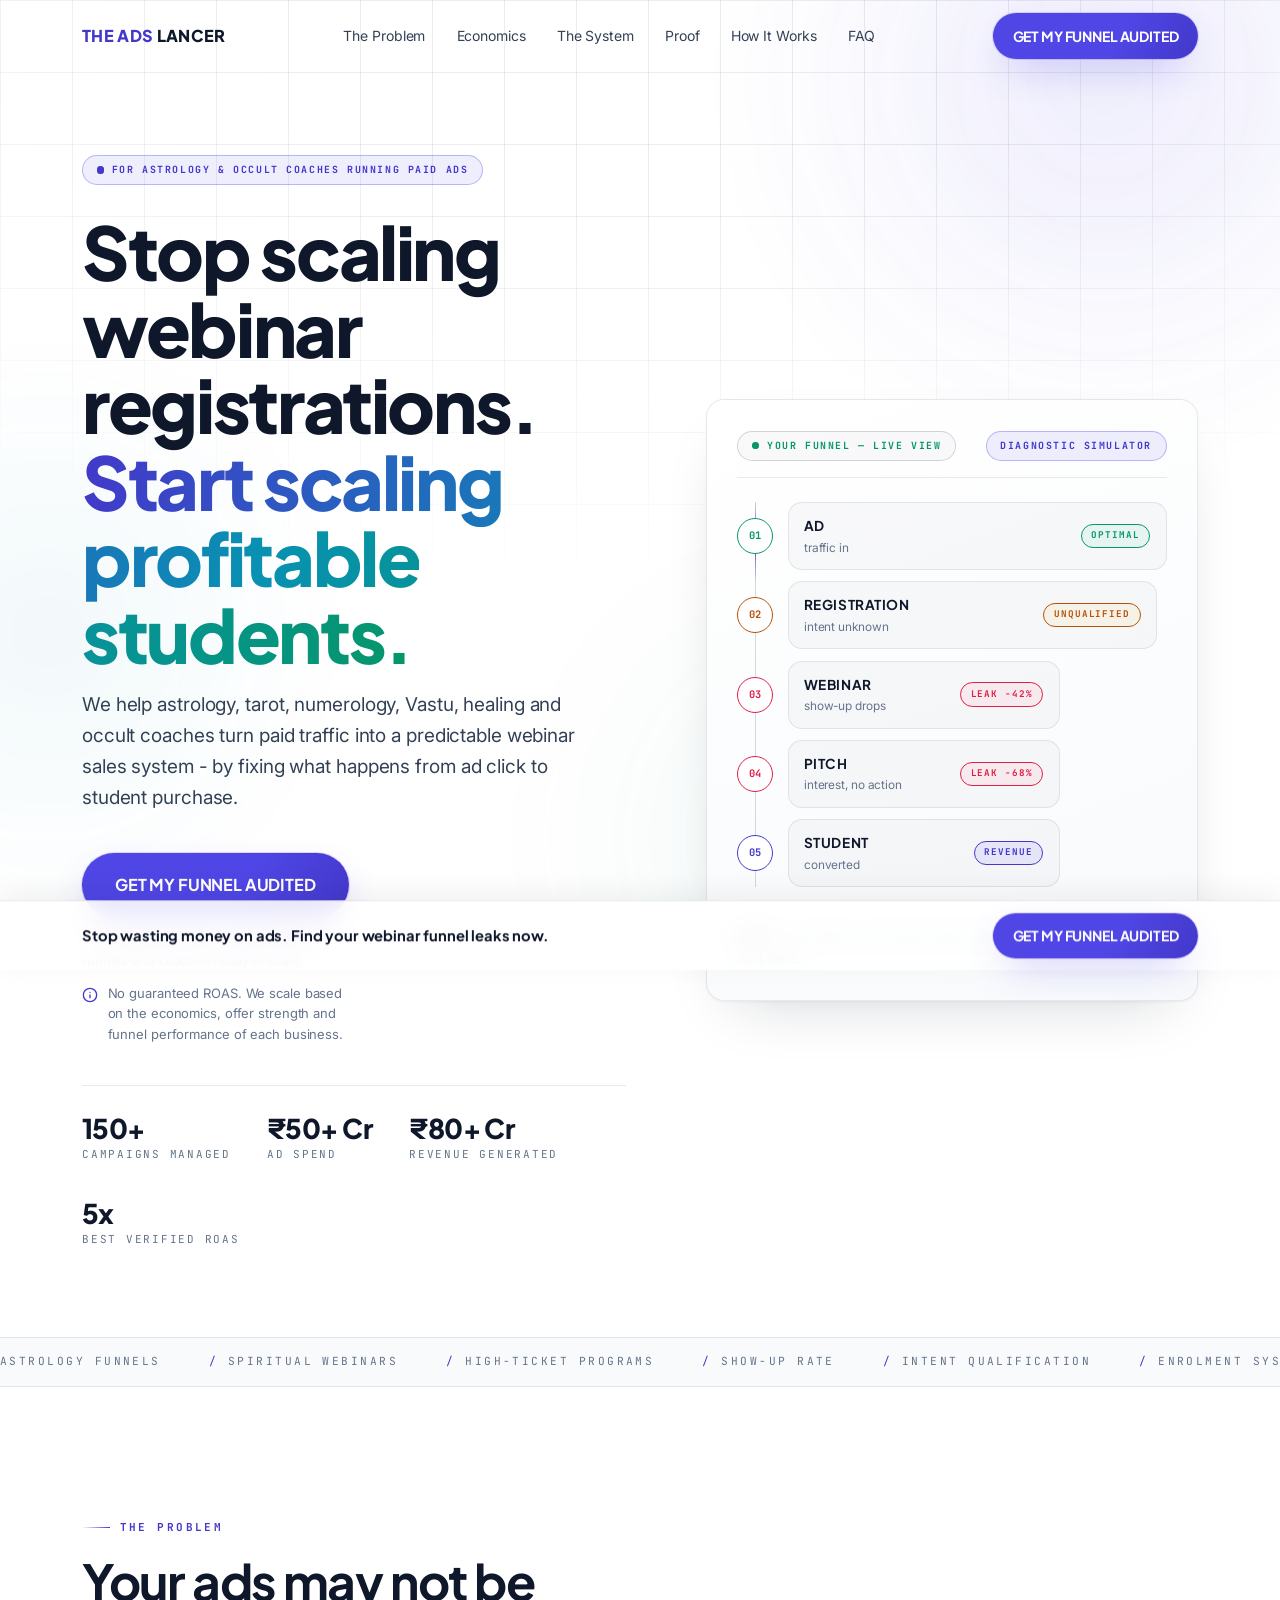
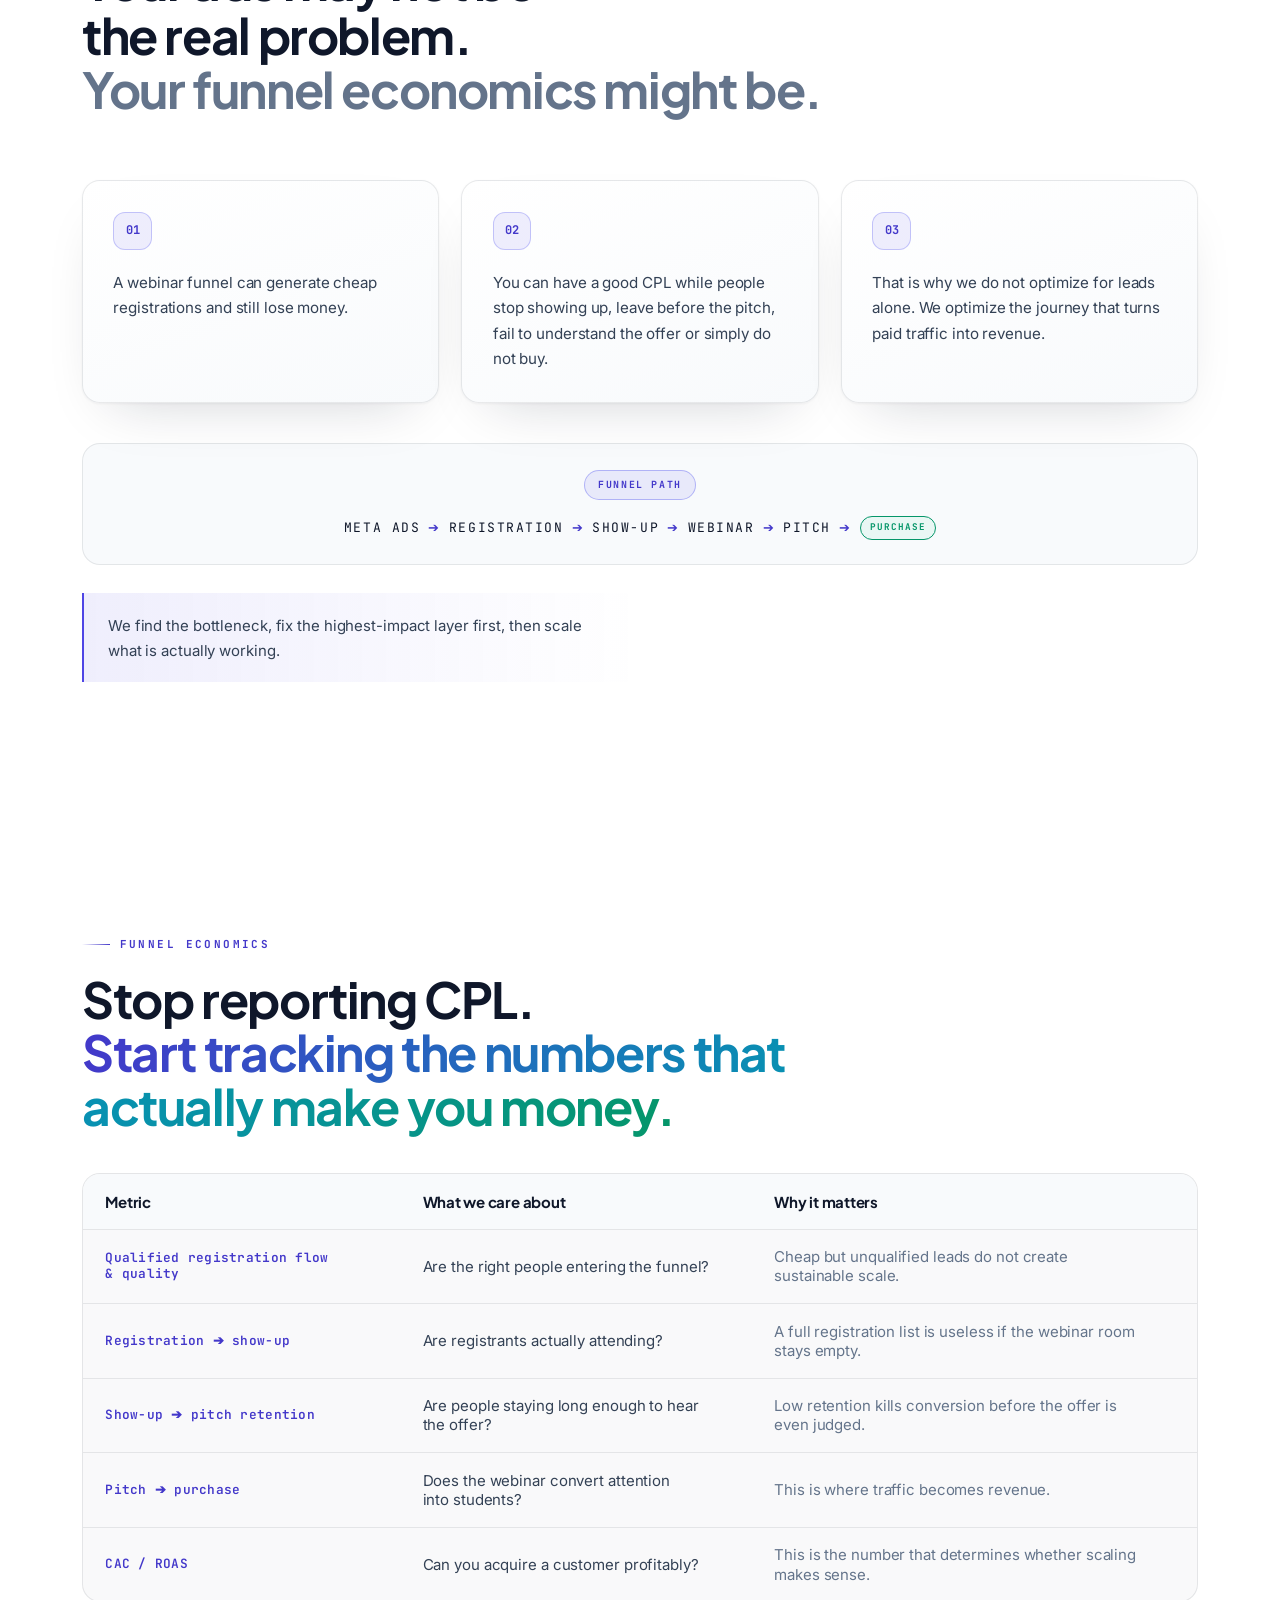
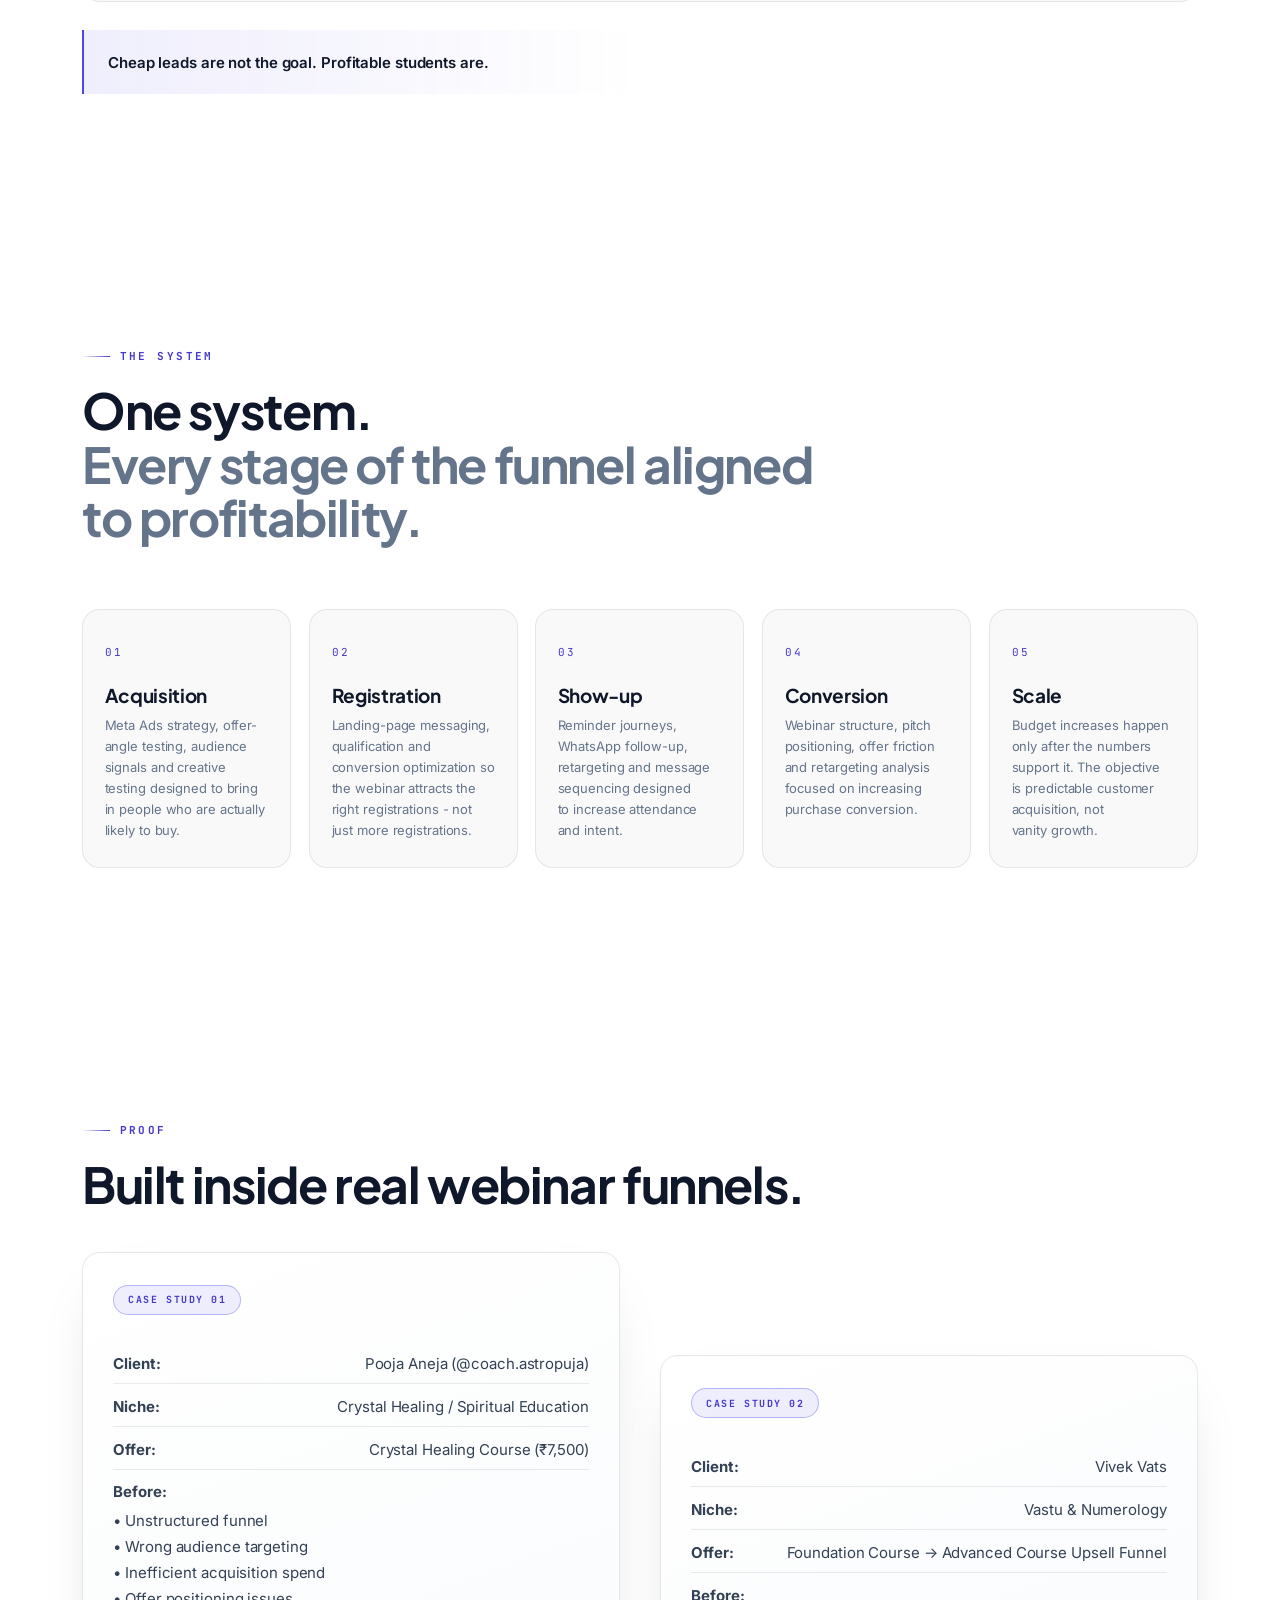
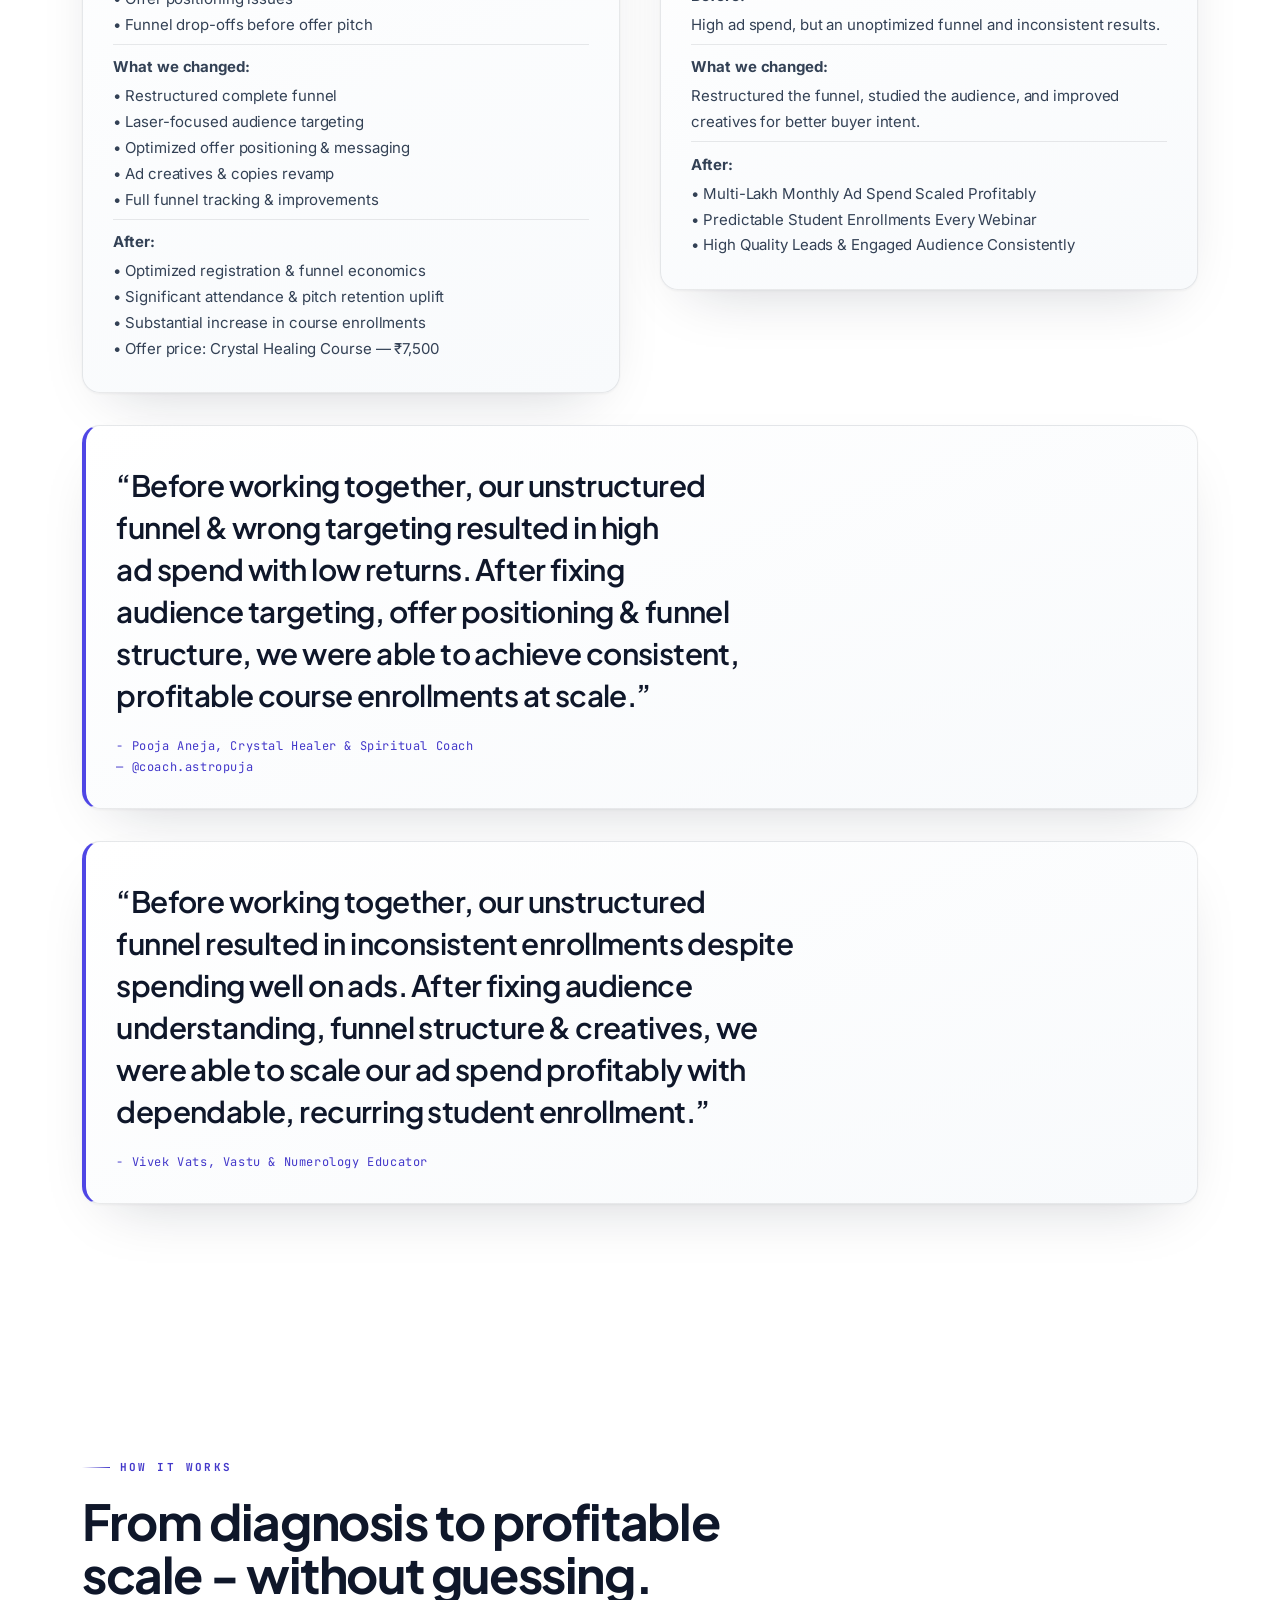
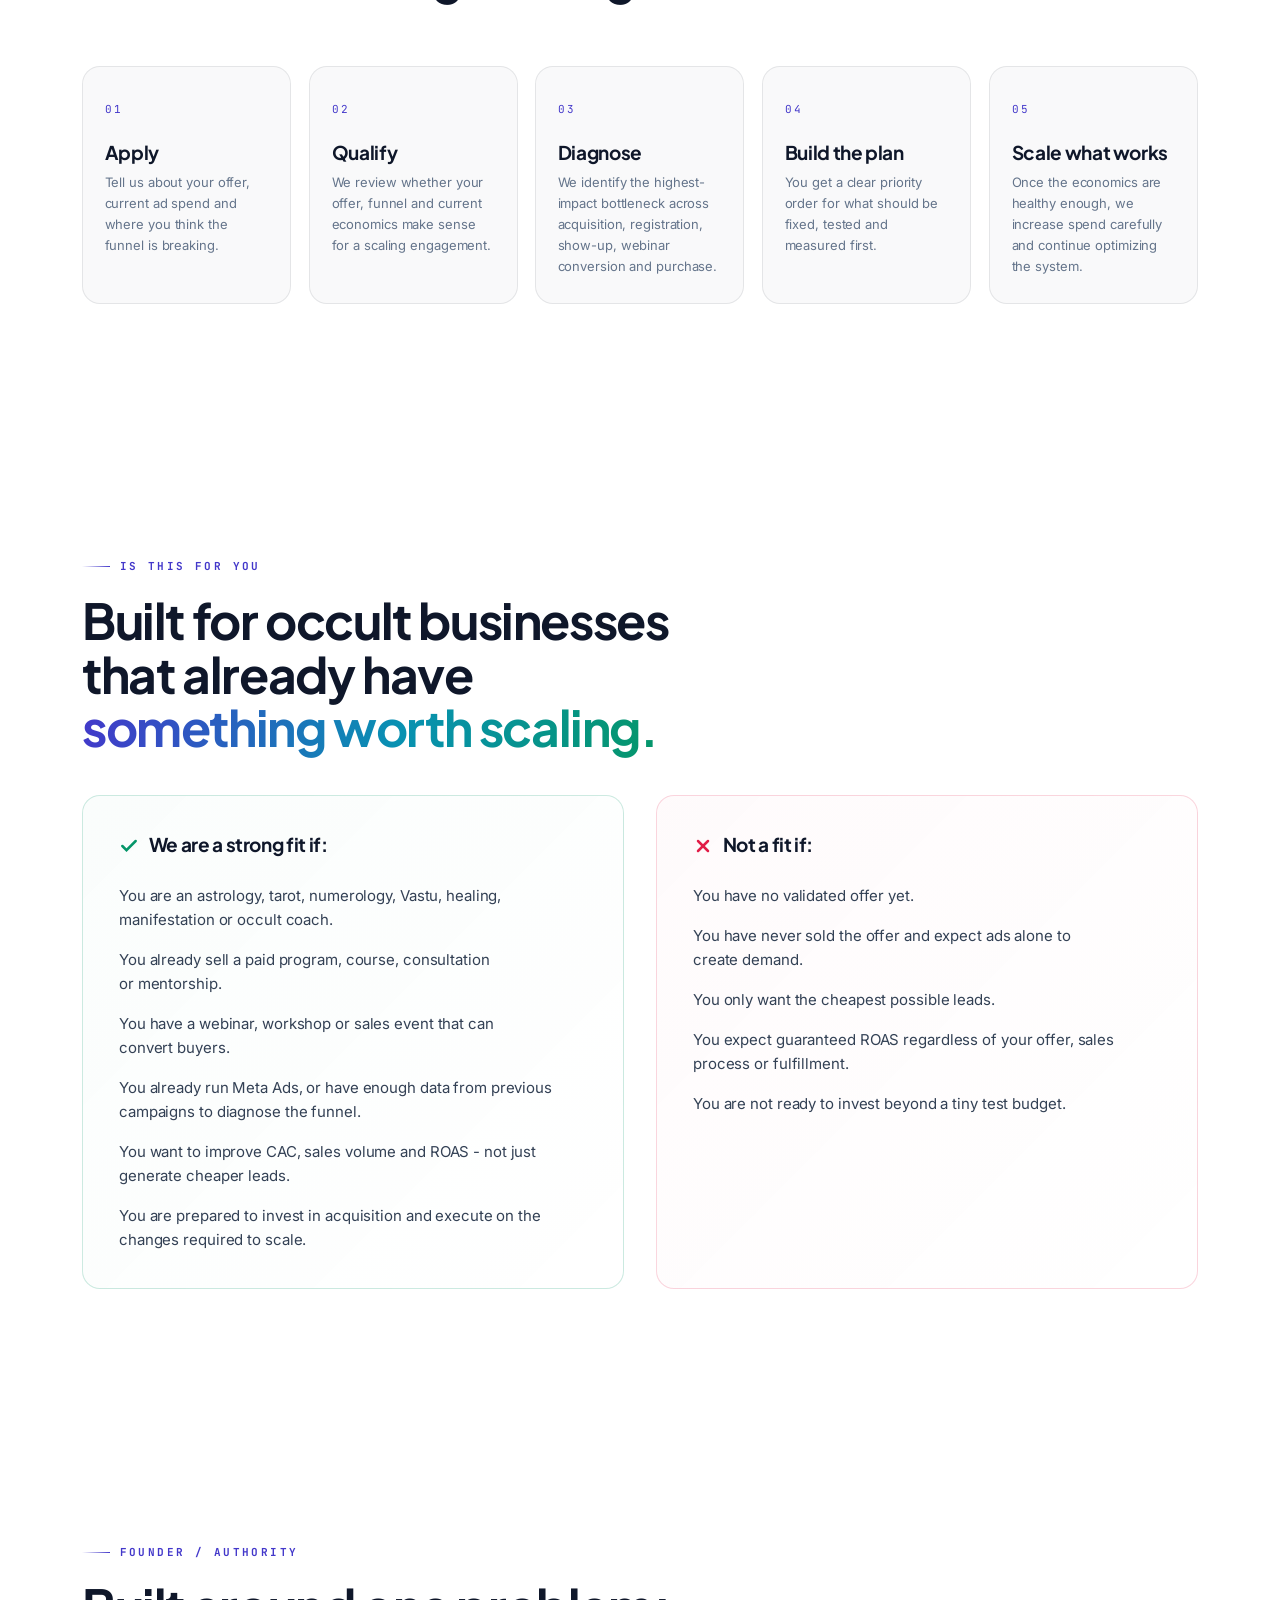
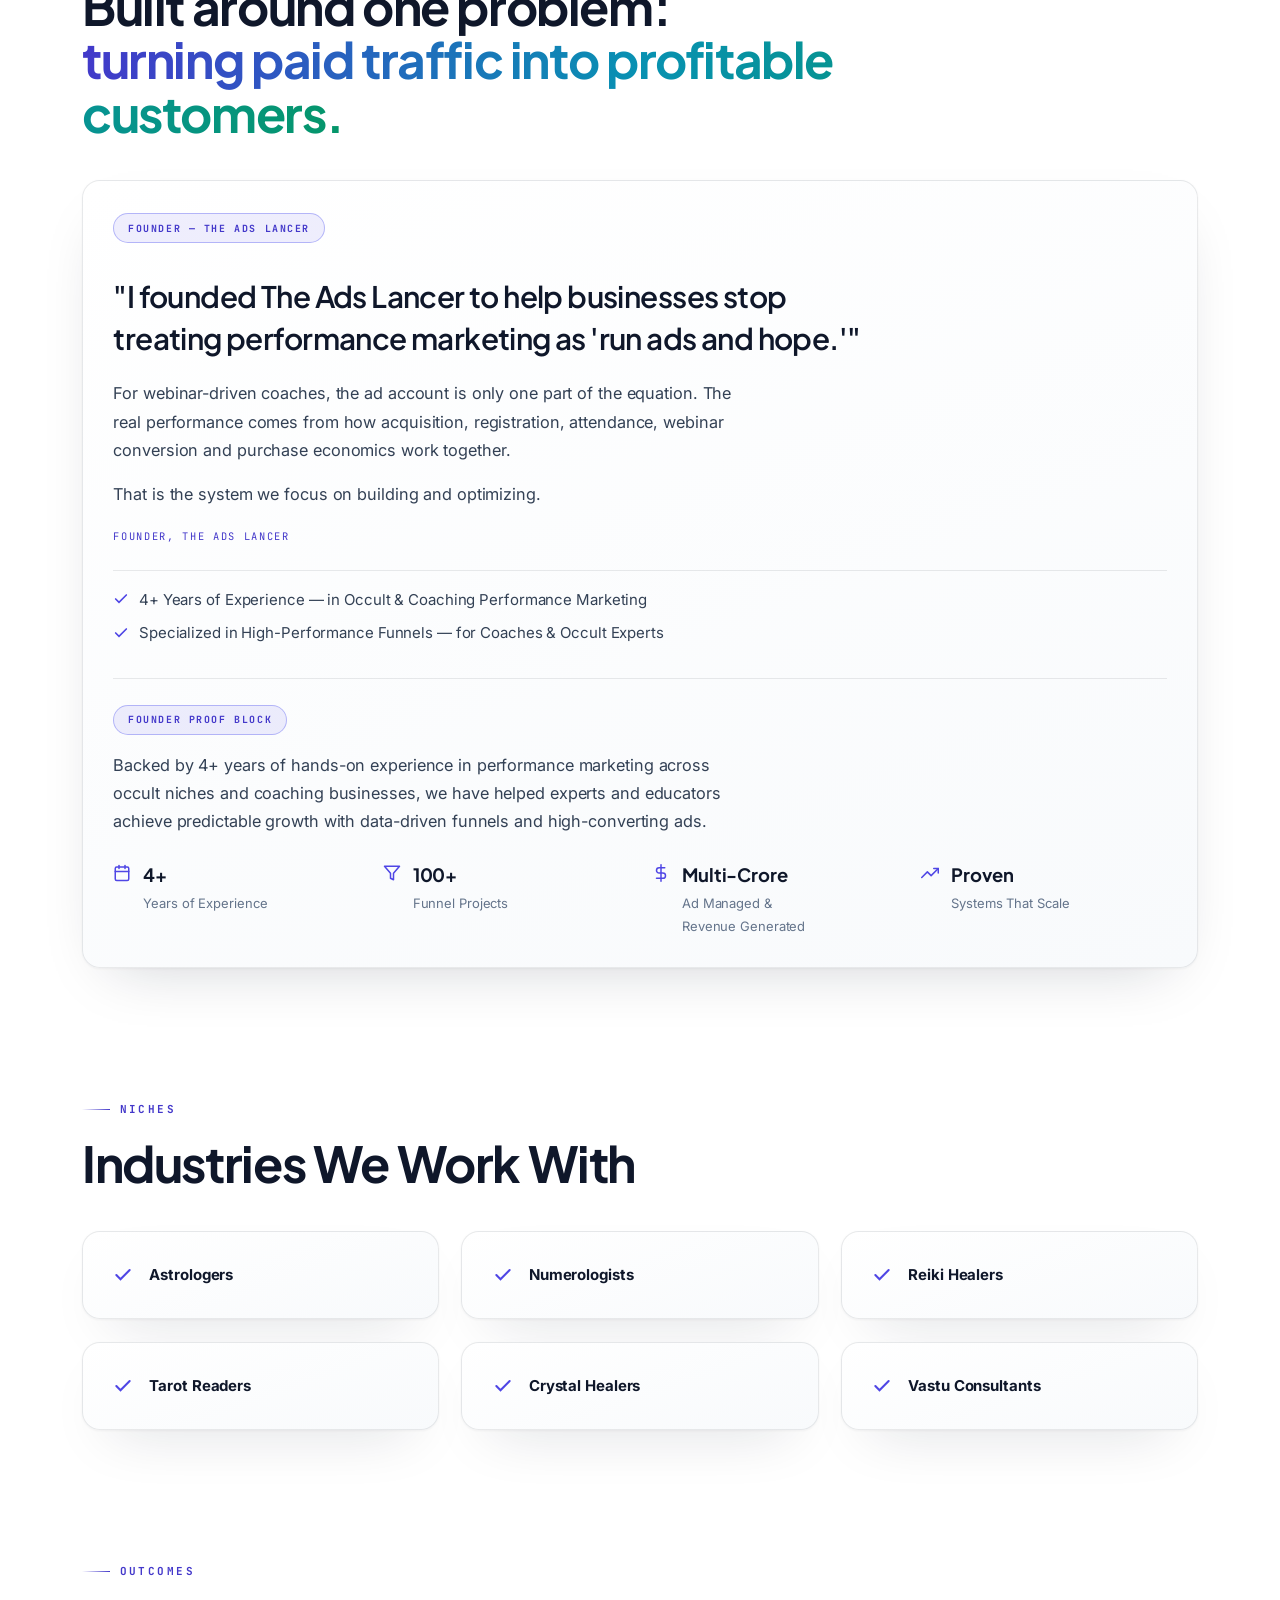
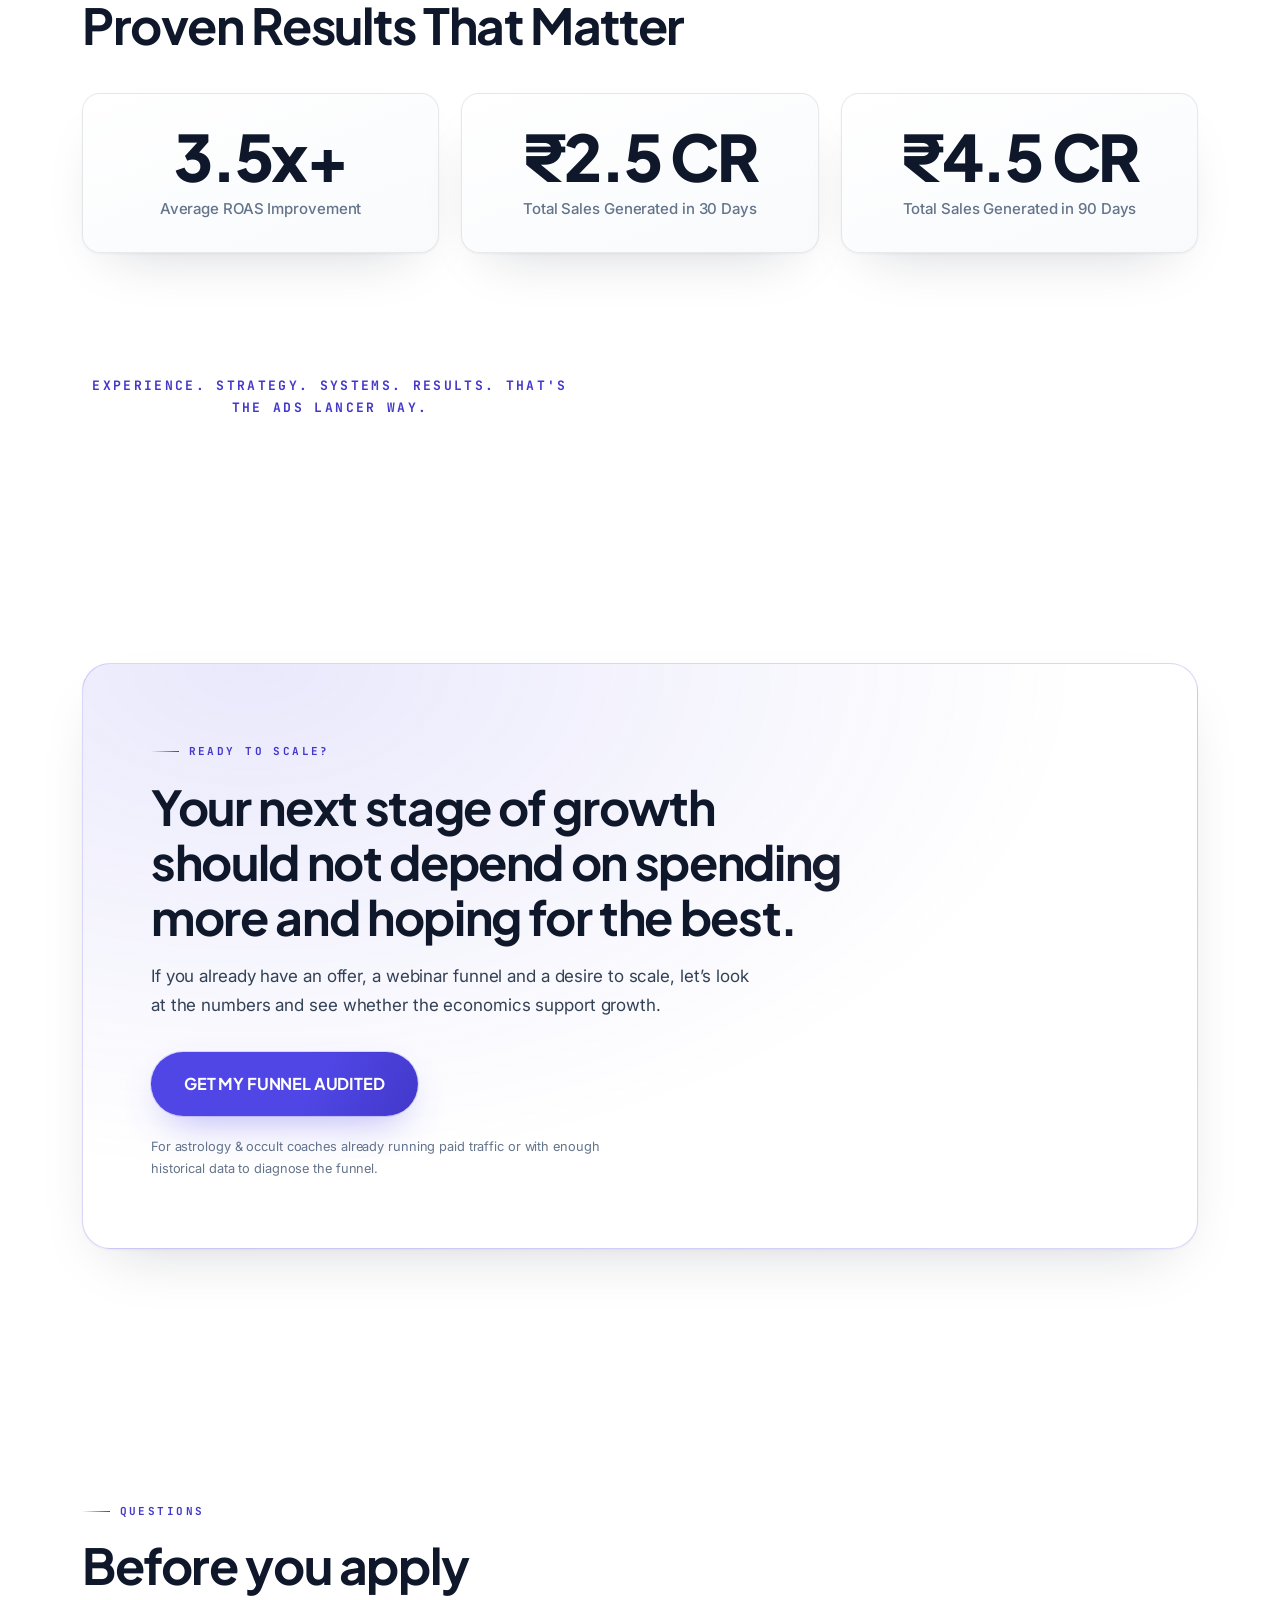
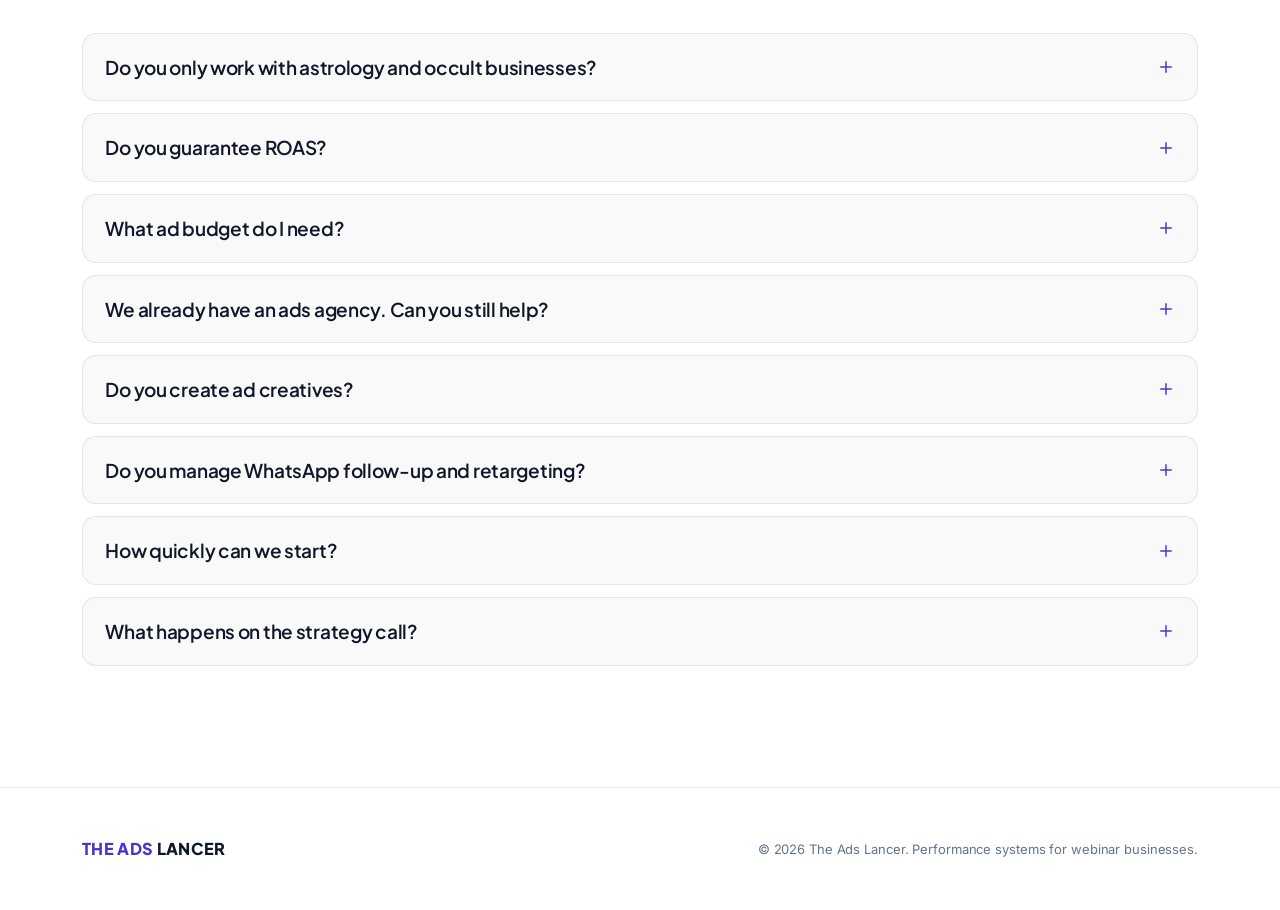
==== commit 8d8eebf2: "Remove cost & conversion rate claims, clean bottleneck options, and replace D2C clothing brands with" ====
--- a/index.html
+++ b/index.html
@@ -166,7 +166,7 @@
           </thead>
           <tbody>
             <tr>
-              <td>Qualified registration cost</td>
+              <td>Qualified registration flow & quality</td>
               <td>Are the right people entering the funnel?</td>
               <td>Cheap but unqualified leads do not create sustainable scale.</td>
             </tr>
@@ -242,9 +242,9 @@
               <strong>Before:</strong> <span>
                 • Unstructured funnel<br>
                 • Wrong audience targeting<br>
-                • High CPL & CPM<br>
+                • Inefficient acquisition spend<br>
                 • Offer positioning issues<br>
-                • Conversion stuck at 15%
+                • Funnel drop-offs before offer pitch
               </span>
             </li>
             <li style="display:flex; flex-direction:column; gap:0.2rem; border-bottom:1px solid var(--line); padding-bottom:0.4rem;">
@@ -258,9 +258,9 @@
             </li>
             <li style="display:flex; flex-direction:column; gap:0.2rem;">
               <strong>After:</strong> <span>
-                • CPL: reduced from ₹350 to ₹200-250<br>
-                • CPM: reduced from ₹300-400 to ₹200-250<br>
-                • Conversion rate: increased from 15% to 28%<br>
+                • Optimized registration & funnel economics<br>
+                • Significant attendance & pitch retention uplift<br>
+                • Substantial increase in course enrollments<br>
                 • Offer price: Crystal Healing Course — ₹7,500
               </span>
             </li>
@@ -281,16 +281,16 @@
               <strong>Offer:</strong> <span>Foundation Course → Advanced Course Upsell Funnel</span>
             </li>
             <li style="display:flex; flex-direction:column; gap:0.2rem; border-bottom:1px solid var(--line); padding-bottom:0.4rem;">
-              <strong>Before:</strong> <span>High ad spend, but an unoptimized funnel and inconsistent conversions.</span>
+              <strong>Before:</strong> <span>High ad spend, but an unoptimized funnel and inconsistent results.</span>
             </li>
             <li style="display:flex; flex-direction:column; gap:0.2rem; border-bottom:1px solid var(--line); padding-bottom:0.4rem;">
-              <strong>What we changed:</strong> <span>Restructured the funnel, studied the audience, and improved creatives for better conversion intent.</span>
+              <strong>What we changed:</strong> <span>Restructured the funnel, studied the audience, and improved creatives for better buyer intent.</span>
             </li>
             <li style="display:flex; flex-direction:column; gap:0.2rem;">
               <strong>After:</strong> <span>
-                • ₹10 Lakhs — Monthly Ad Spend Scaled<br>
-                • 32% — Conversion Rate Achieved<br>
-                • High Quality — Leads & Enrollments Consistently
+                • Multi-Lakh Monthly Ad Spend Scaled Profitably<br>
+                • Predictable Student Enrollments Every Webinar<br>
+                • High Quality Leads & Engaged Audience Consistently
               </span>
             </li>
           </ul>
@@ -300,7 +300,7 @@
       <!-- Testimonial 01 -->
       <div class="card card-pad reveal" style="margin-top: 2rem; border-left: 4px solid var(--accent);">
         <blockquote style="margin-top: 0.5rem;">
-          “Before working together, our <span>unstructured funnel & wrong targeting</span> was costing us <span>high ad spend with low conversions</span>. After fixing <span>audience targeting, offer positioning & funnel structure</span>, we were able to <span>achieve 28% conversion rate with profitable ad spend</span>.”
+          “Before working together, our <span>unstructured funnel & wrong targeting</span> resulted in <span>high ad spend with low returns</span>. After fixing <span>audience targeting, offer positioning & funnel structure</span>, we were able to <span>achieve consistent, profitable course enrollments at scale</span>.”
         </blockquote>
         <p style="margin-top: 1.25rem; font-family: var(--font-mono); font-size: 0.75rem; letter-spacing: 0.05em; color: var(--accent-bright);">
           - <span>Pooja Aneja</span>, <span>Crystal Healer & Spiritual Coach — @coach.astropuja</span>
@@ -310,7 +310,7 @@
       <!-- Testimonial 02 -->
       <div class="card card-pad reveal" style="margin-top: 2rem; border-left: 4px solid var(--accent);">
         <blockquote style="margin-top: 0.5rem;">
-          “Before working together, our <span>unstructured funnel</span> was costing us <span>inconsistent conversions despite spending well on ads</span>. After fixing <span>audience understanding, funnel structure & creatives</span>, we were able to <span>scale our monthly ad spend to ₹10 Lakhs with a 32% conversion rate</span>.”
+          “Before working together, our <span>unstructured funnel</span> resulted in <span>inconsistent enrollments despite spending well on ads</span>. After fixing <span>audience understanding, funnel structure & creatives</span>, we were able to <span>scale our ad spend profitably with dependable, recurring student enrollment</span>.”
         </blockquote>
         <p style="margin-top: 1.25rem; font-family: var(--font-mono); font-size: 0.75rem; letter-spacing: 0.05em; color: var(--accent-bright);">
           - <span>Vivek Vats</span>, <span>Vastu & Numerology Educator</span>
@@ -421,18 +421,18 @@
         <div style="margin-top: 1.5rem; display: flex; flex-direction: column; gap: 0.5rem; border-top: 1px solid var(--line); padding-top: 1rem;">
           <div style="display: flex; gap: 0.6rem; align-items: center; font-size: var(--fs-sm); color: var(--text);">
             <svg width="16" height="16" viewBox="0 0 24 24" fill="none" stroke="var(--accent)" stroke-width="2.5" stroke-linecap="round"><polyline points="20 6 9 17 4 12"/></svg>
-            <span>4+ Years of Experience — in Occult & E-commerce Performance Marketing</span>
+            <span>4+ Years of Experience — in Occult & Coaching Performance Marketing</span>
           </div>
           <div style="display: flex; gap: 0.6rem; align-items: center; font-size: var(--fs-sm); color: var(--text);">
             <svg width="16" height="16" viewBox="0 0 24 24" fill="none" stroke="var(--accent)" stroke-width="2.5" stroke-linecap="round"><polyline points="20 6 9 17 4 12"/></svg>
-            <span>Specialized in High-Performance Funnels — for Coaches, Experts & D2C Brands</span>
+            <span>Specialized in High-Performance Funnels — for Coaches & Occult Experts</span>
           </div>
         </div>
 
         <div style="margin-top: 2rem; border-top: 1px solid var(--line); padding-top: 1.5rem;">
           <span class="pill tone-accent" style="margin-bottom: 1rem;">FOUNDER PROOF BLOCK</span>
           <p style="font-size: 1.02rem; line-height: 1.72; color: var(--text); margin-bottom: 1.5rem;">
-            Backed by 4+ years of hands-on experience in performance marketing across occult niches and e-commerce brands, we have helped experts and businesses achieve predictable growth with data-driven funnels and high-converting ads.
+            Backed by 4+ years of hands-on experience in performance marketing across occult niches and coaching businesses, we have helped experts and educators achieve predictable growth with data-driven funnels and high-converting ads.
           </p>
           <div style="display: grid; grid-template-columns: repeat(auto-fit, minmax(200px, 1fr)); gap: 1.5rem; margin-top: 1rem;">
             <div style="display: flex; gap: 0.75rem; align-items: flex-start;">
@@ -503,7 +503,7 @@
           </div>
           <div class="card card-pad card-hover" style="display: flex; align-items: center; gap: 1rem;">
             <svg width="20" height="20" viewBox="0 0 24 24" fill="none" stroke="var(--accent)" stroke-width="2.5" stroke-linecap="round"><polyline points="20 6 9 17 4 12"/></svg>
-            <strong style="color: var(--ink); font-size: var(--fs-sm);">D2C Clothing Brands</strong>
+            <strong style="color: var(--ink); font-size: var(--fs-sm);">Vastu Consultants</strong>
           </div>
         </div>
       </div>
@@ -515,8 +515,8 @@
         
         <div class="grid-3" style="margin-top: var(--space-5);">
           <div class="card card-pad reveal" style="text-align: center;">
-            <div class="stat-big">38%</div>
-            <p style="margin-top: 0.5rem; font-size: var(--fs-sm); color: var(--muted); font-weight: 500;">Average Conversion Rate Achieved</p>
+            <div class="stat-big">3.5x+</div>
+            <p style="margin-top: 0.5rem; font-size: var(--fs-sm); color: var(--muted); font-weight: 500;">Average ROAS Improvement</p>
           </div>
           <div class="card card-pad reveal" style="text-align: center;">
             <div class="stat-big">₹2.5 CR</div>
@@ -698,13 +698,13 @@
           <label for="f-bottleneck">Primary bottleneck</label>
           <select id="f-bottleneck" name="bottleneck" required>
             <option value="" disabled selected>Select primary bottleneck...</option>
-            <option value="CPL">CPL (CPL / show-up / retention / purchase conversion / CAC / ROAS / scale)</option>
-            <option value="show-up">show-up (CPL / show-up / retention / purchase conversion / CAC / ROAS / scale)</option>
-            <option value="retention">retention (CPL / show-up / retention / purchase conversion / CAC / ROAS / scale)</option>
-            <option value="purchase conversion">purchase conversion (CPL / show-up / retention / purchase conversion / CAC / ROAS / scale)</option>
-            <option value="CAC">CAC (CPL / show-up / retention / purchase conversion / CAC / ROAS / scale)</option>
-            <option value="ROAS">ROAS (CPL / show-up / retention / purchase conversion / CAC / ROAS / scale)</option>
-            <option value="scale">scale (CPL / show-up / retention / purchase conversion / CAC / ROAS / scale)</option>
+            <option value="Lead Generation / CPL">Lead Generation / CPL</option>
+            <option value="Show-up / Attendance">Show-up / Attendance</option>
+            <option value="Offer Retention">Offer Pitch Retention</option>
+            <option value="Purchase Rate">Webinar Purchase Rate</option>
+            <option value="Customer Acquisition">Customer Acquisition (CAC)</option>
+            <option value="ROAS">Profitability / ROAS</option>
+            <option value="Funnel Scale">Funnel Scale</option>
           </select>
         </div>
         <div class="grid-fields">
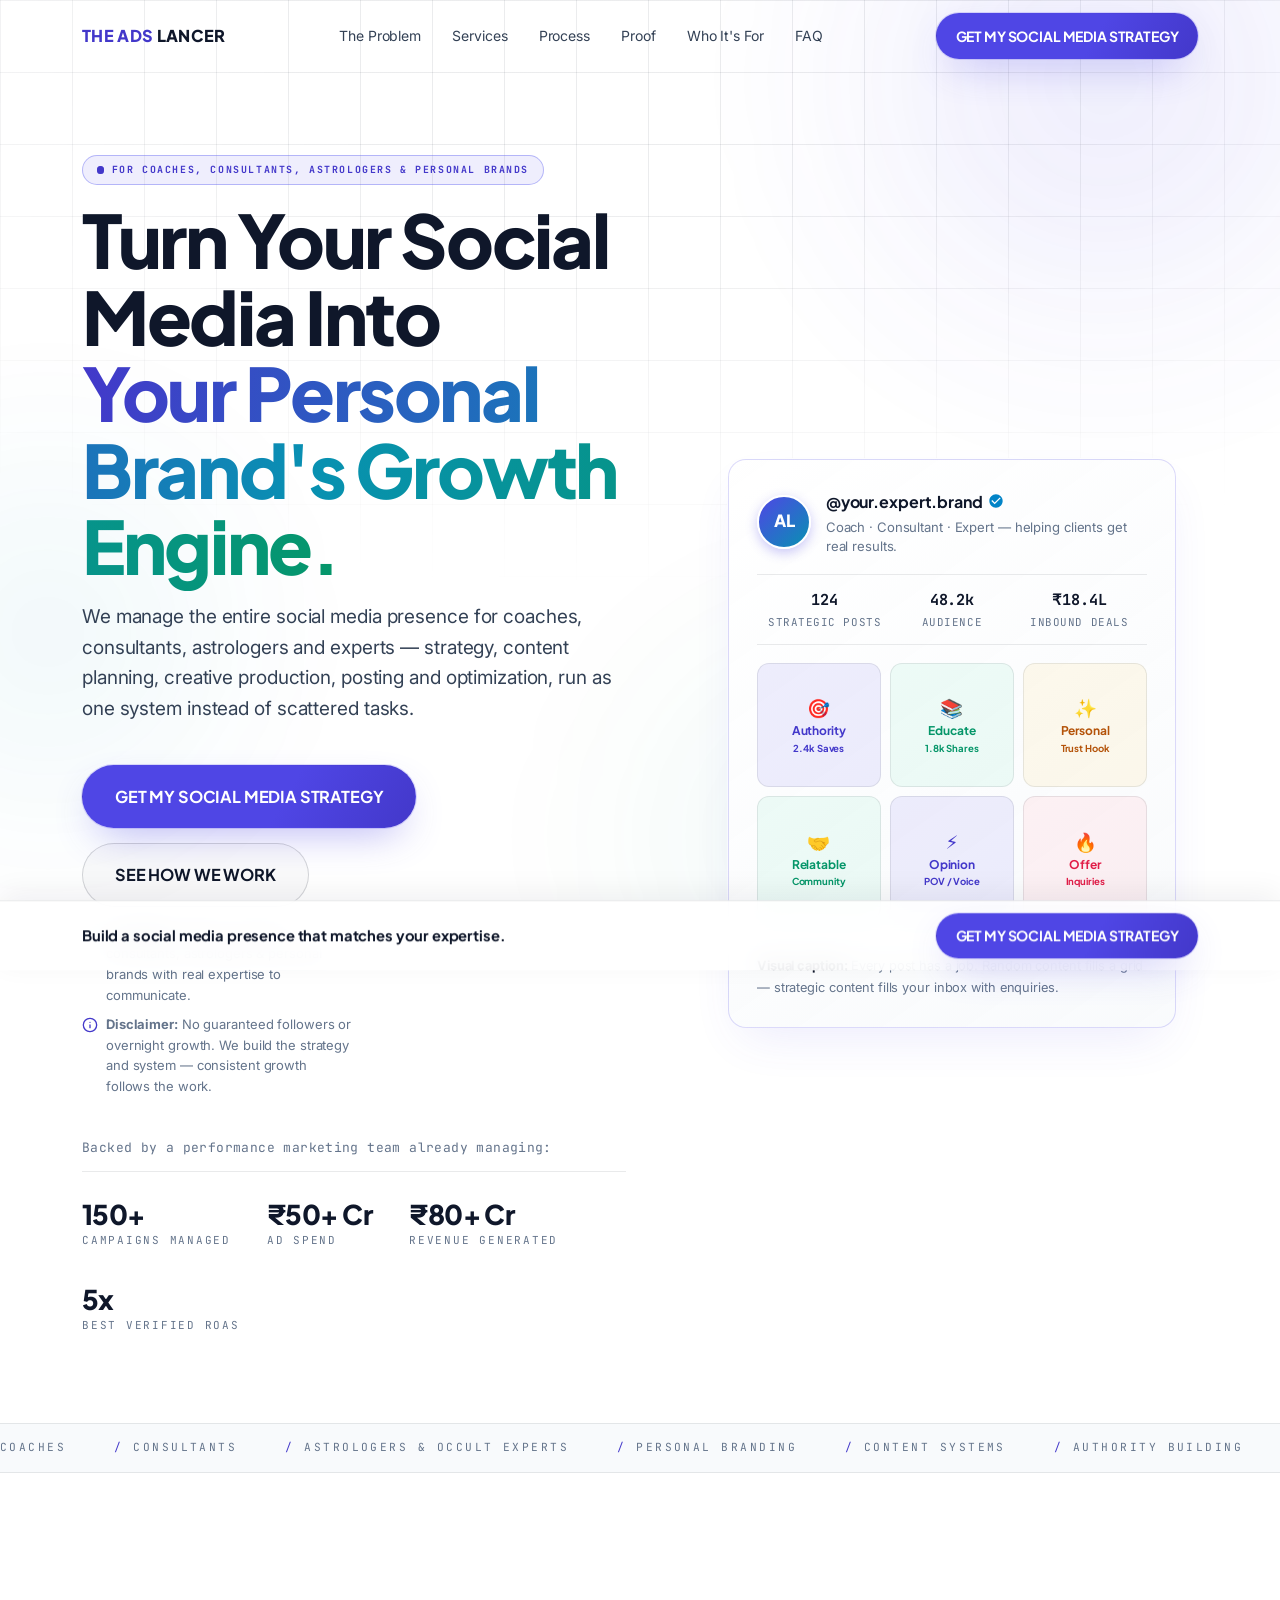
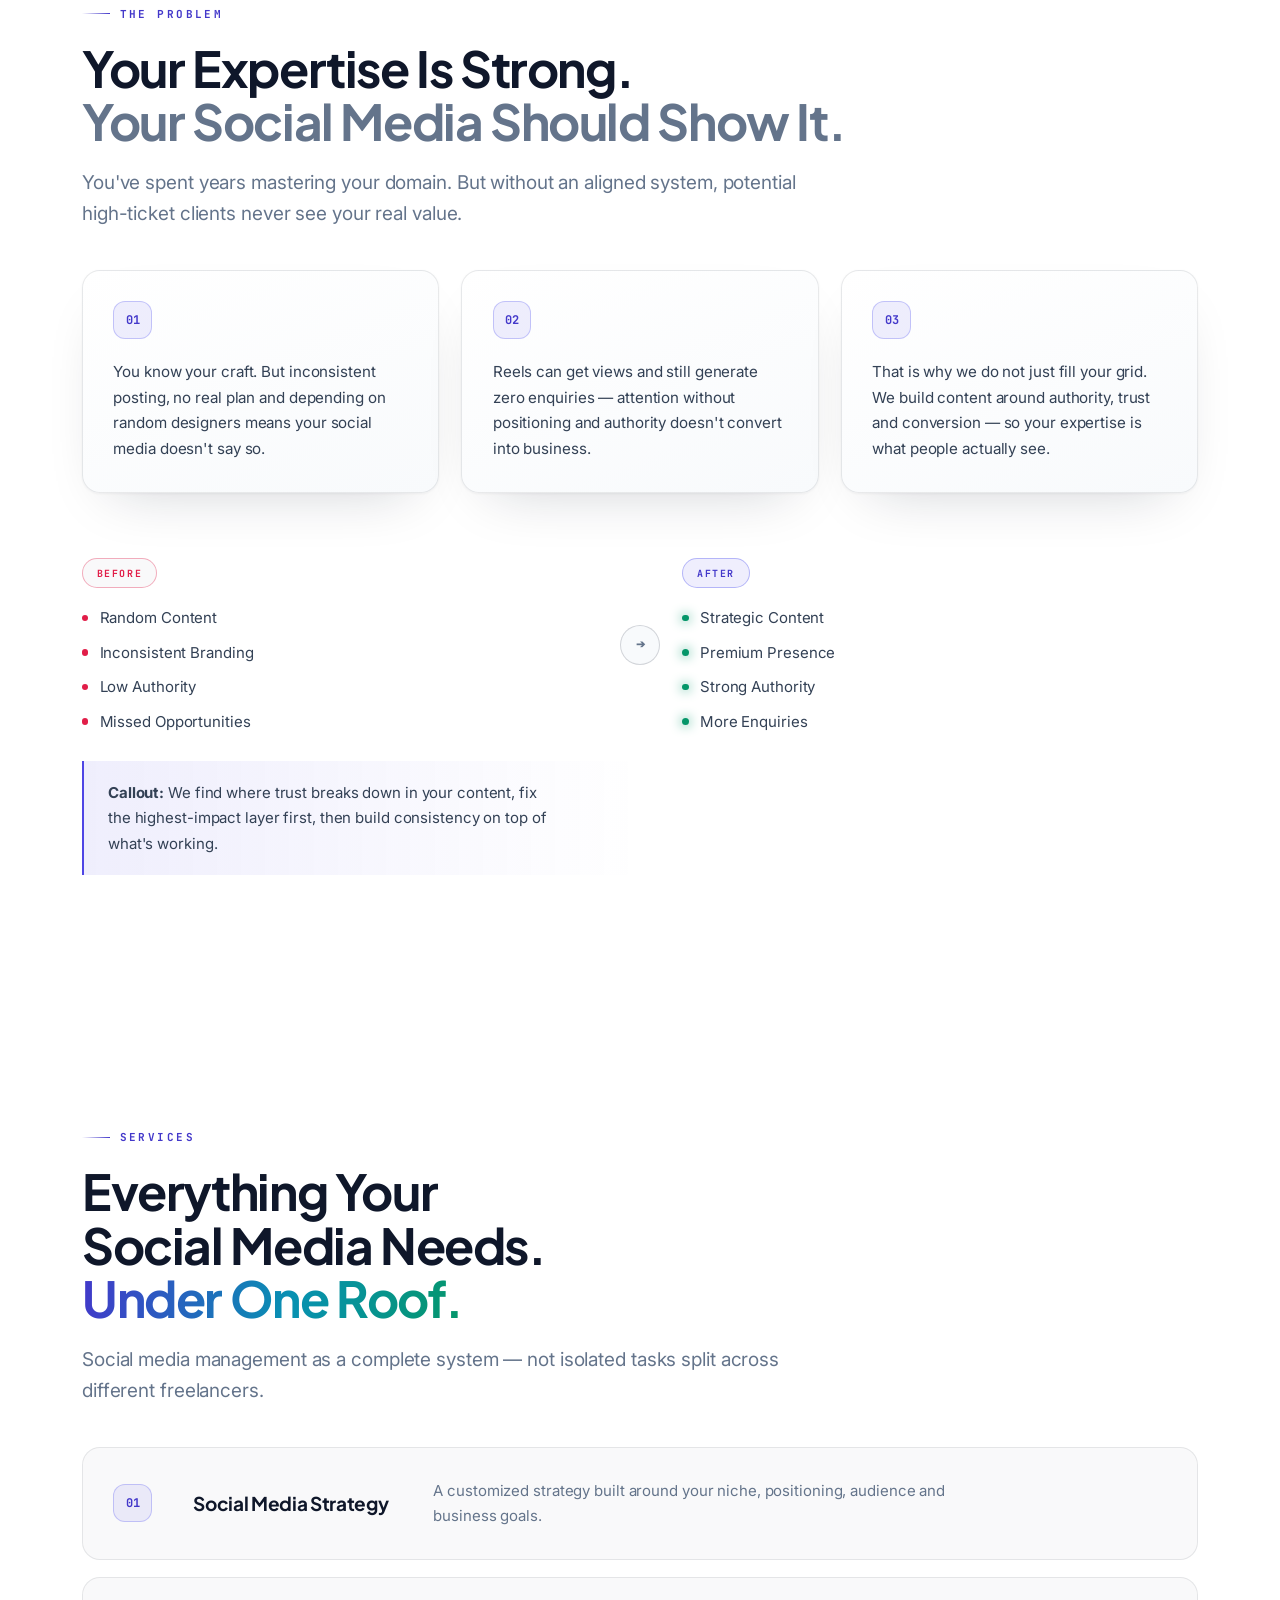
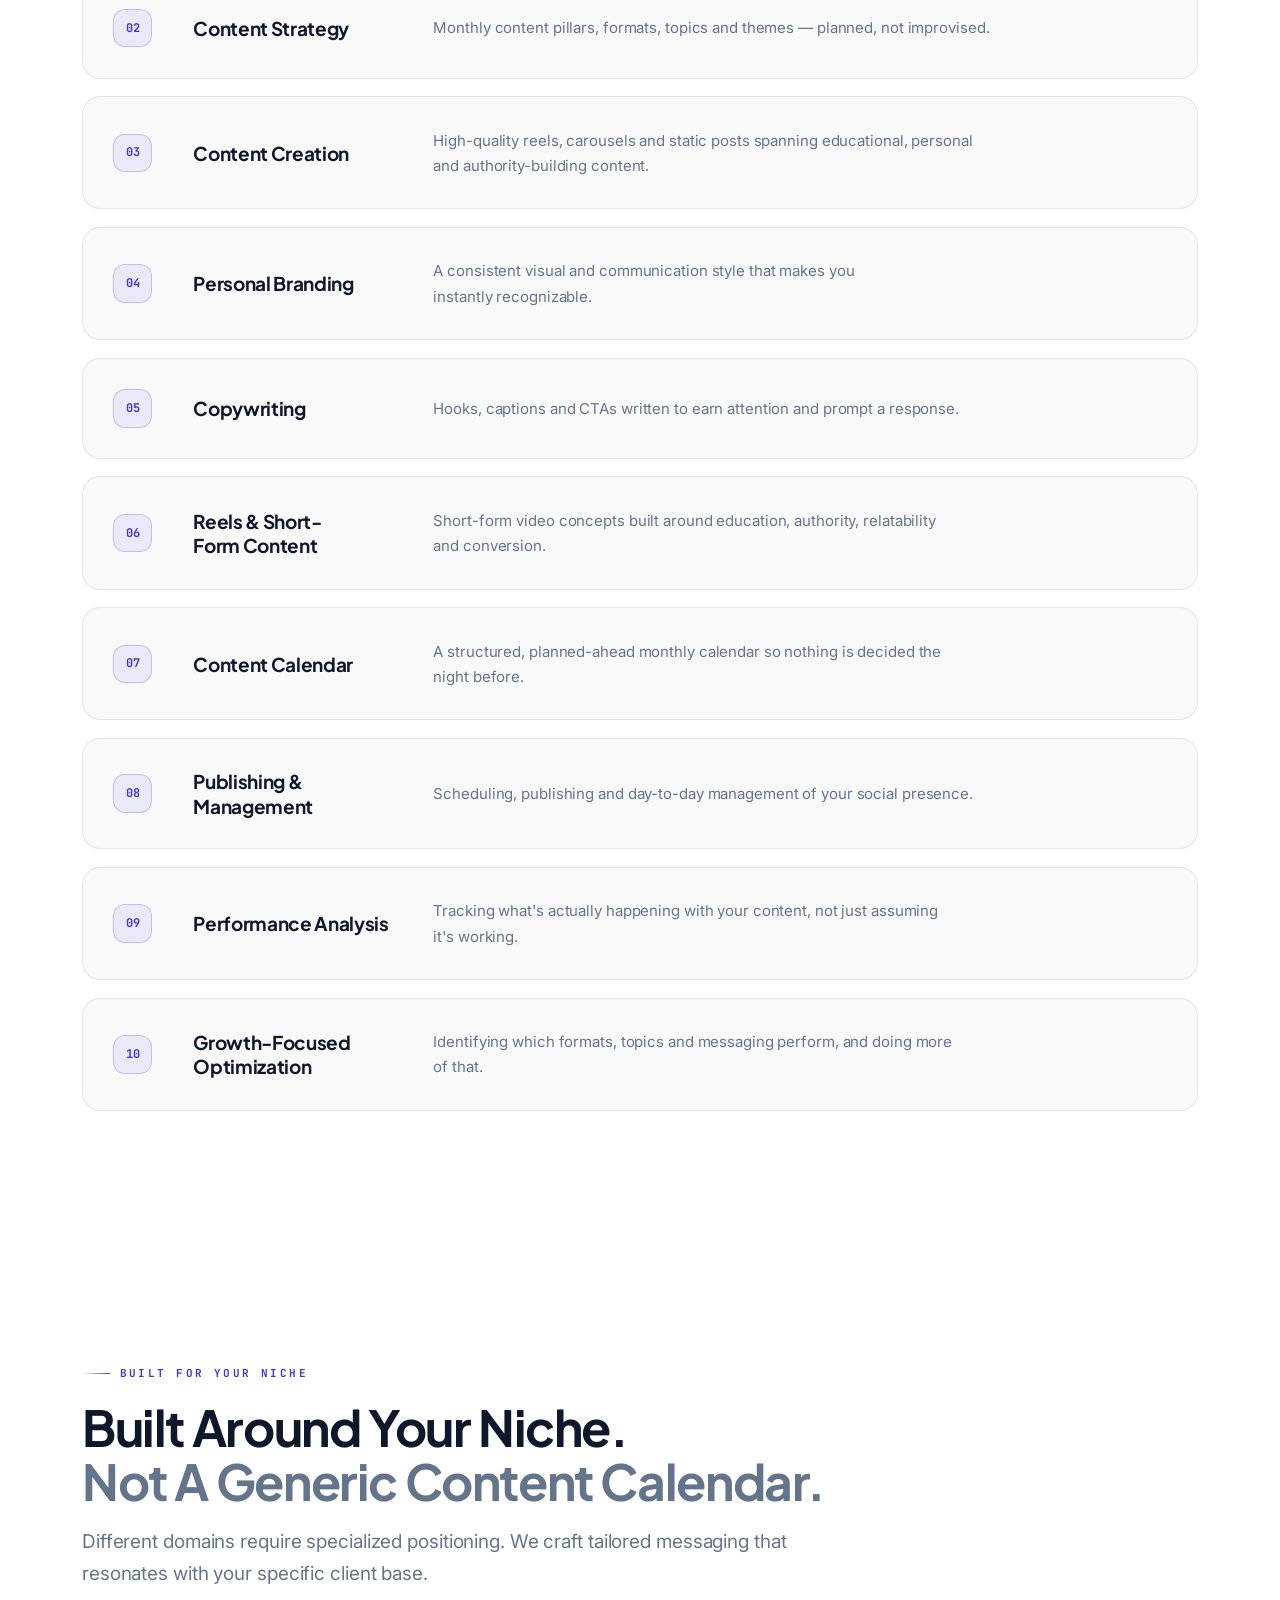
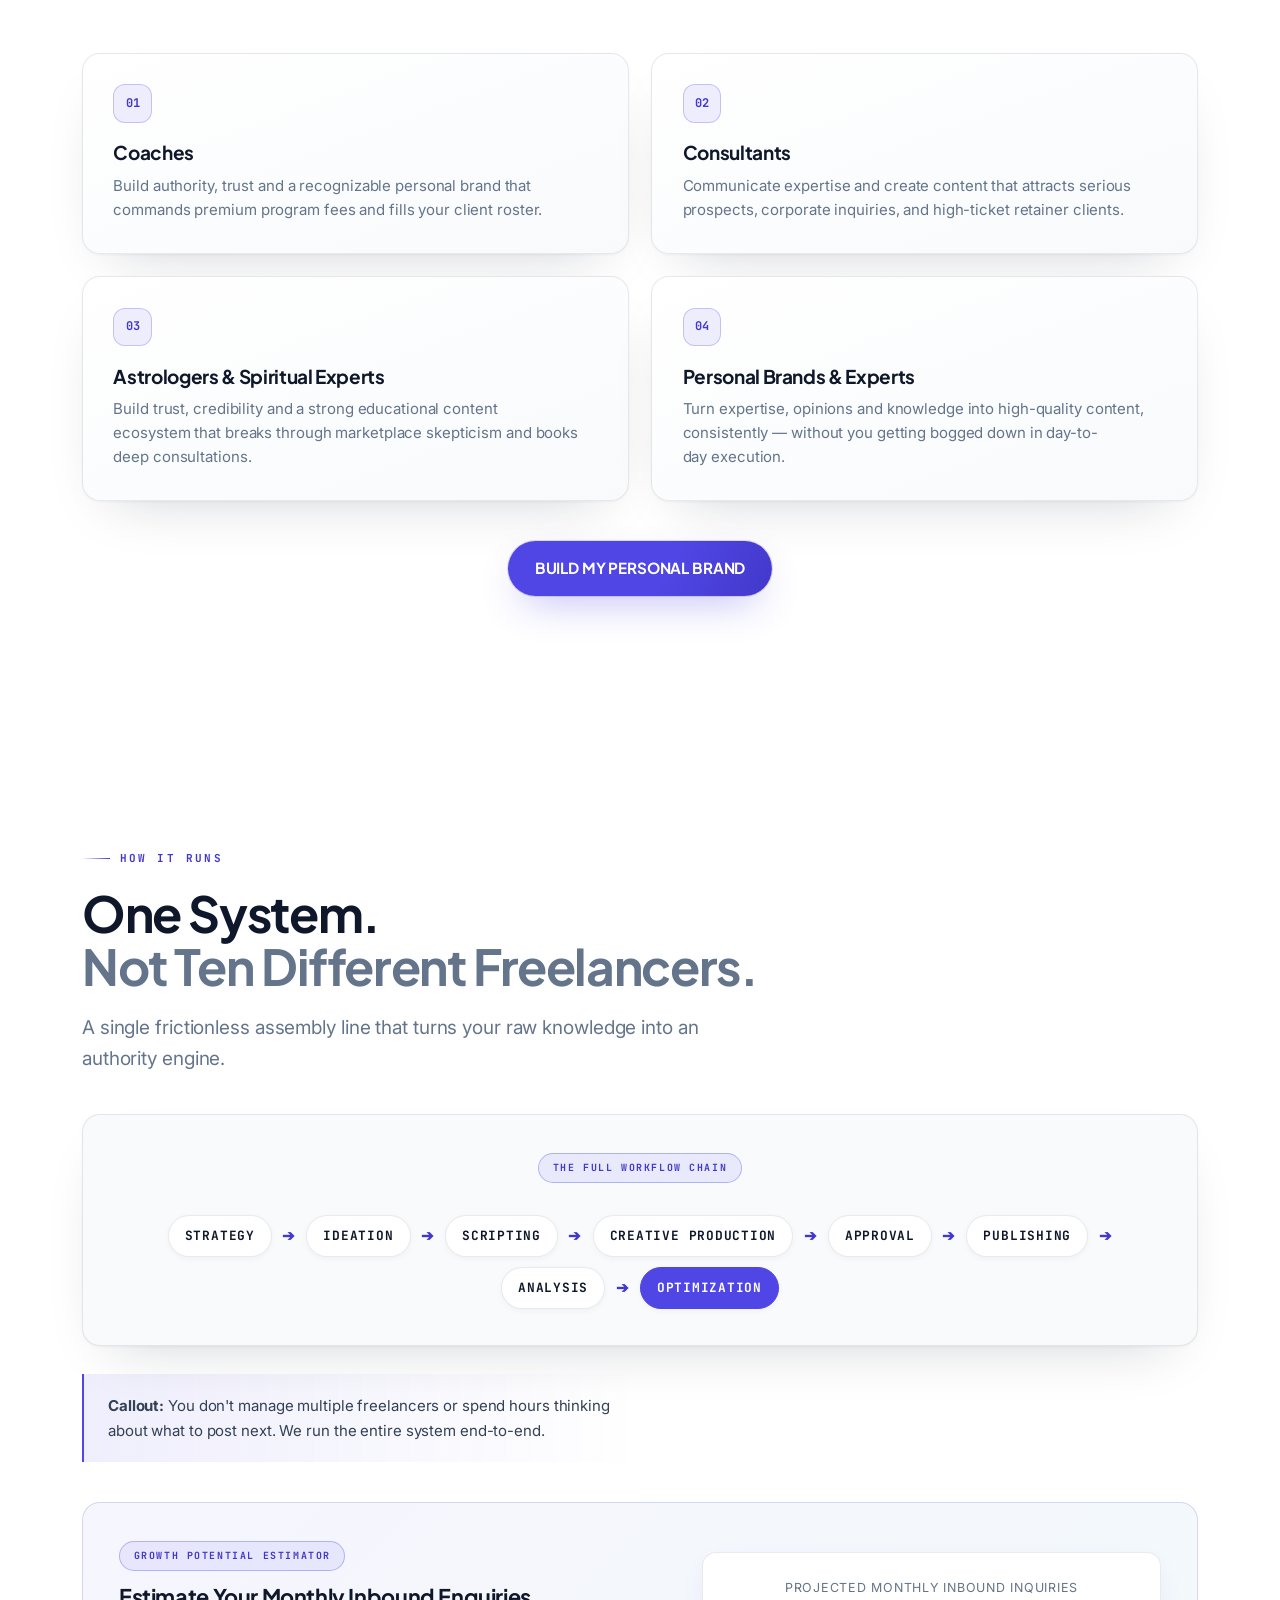
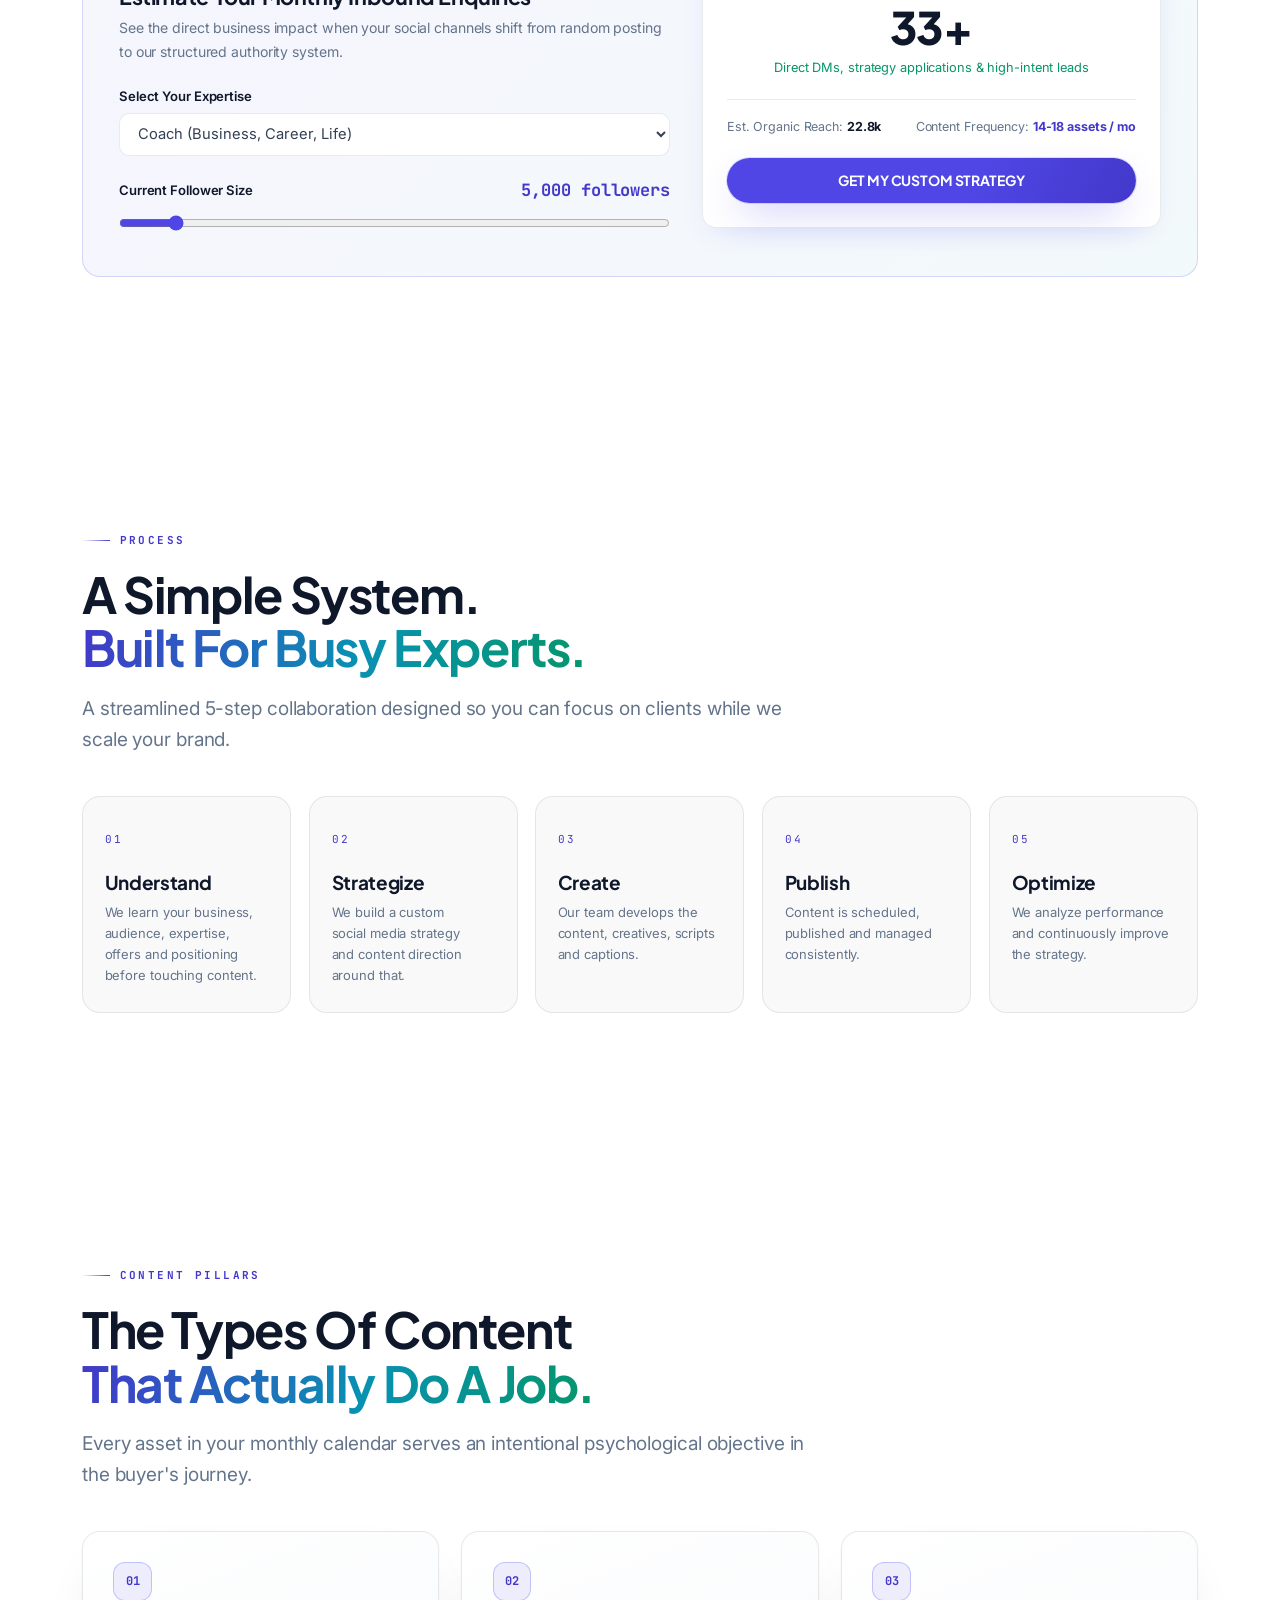
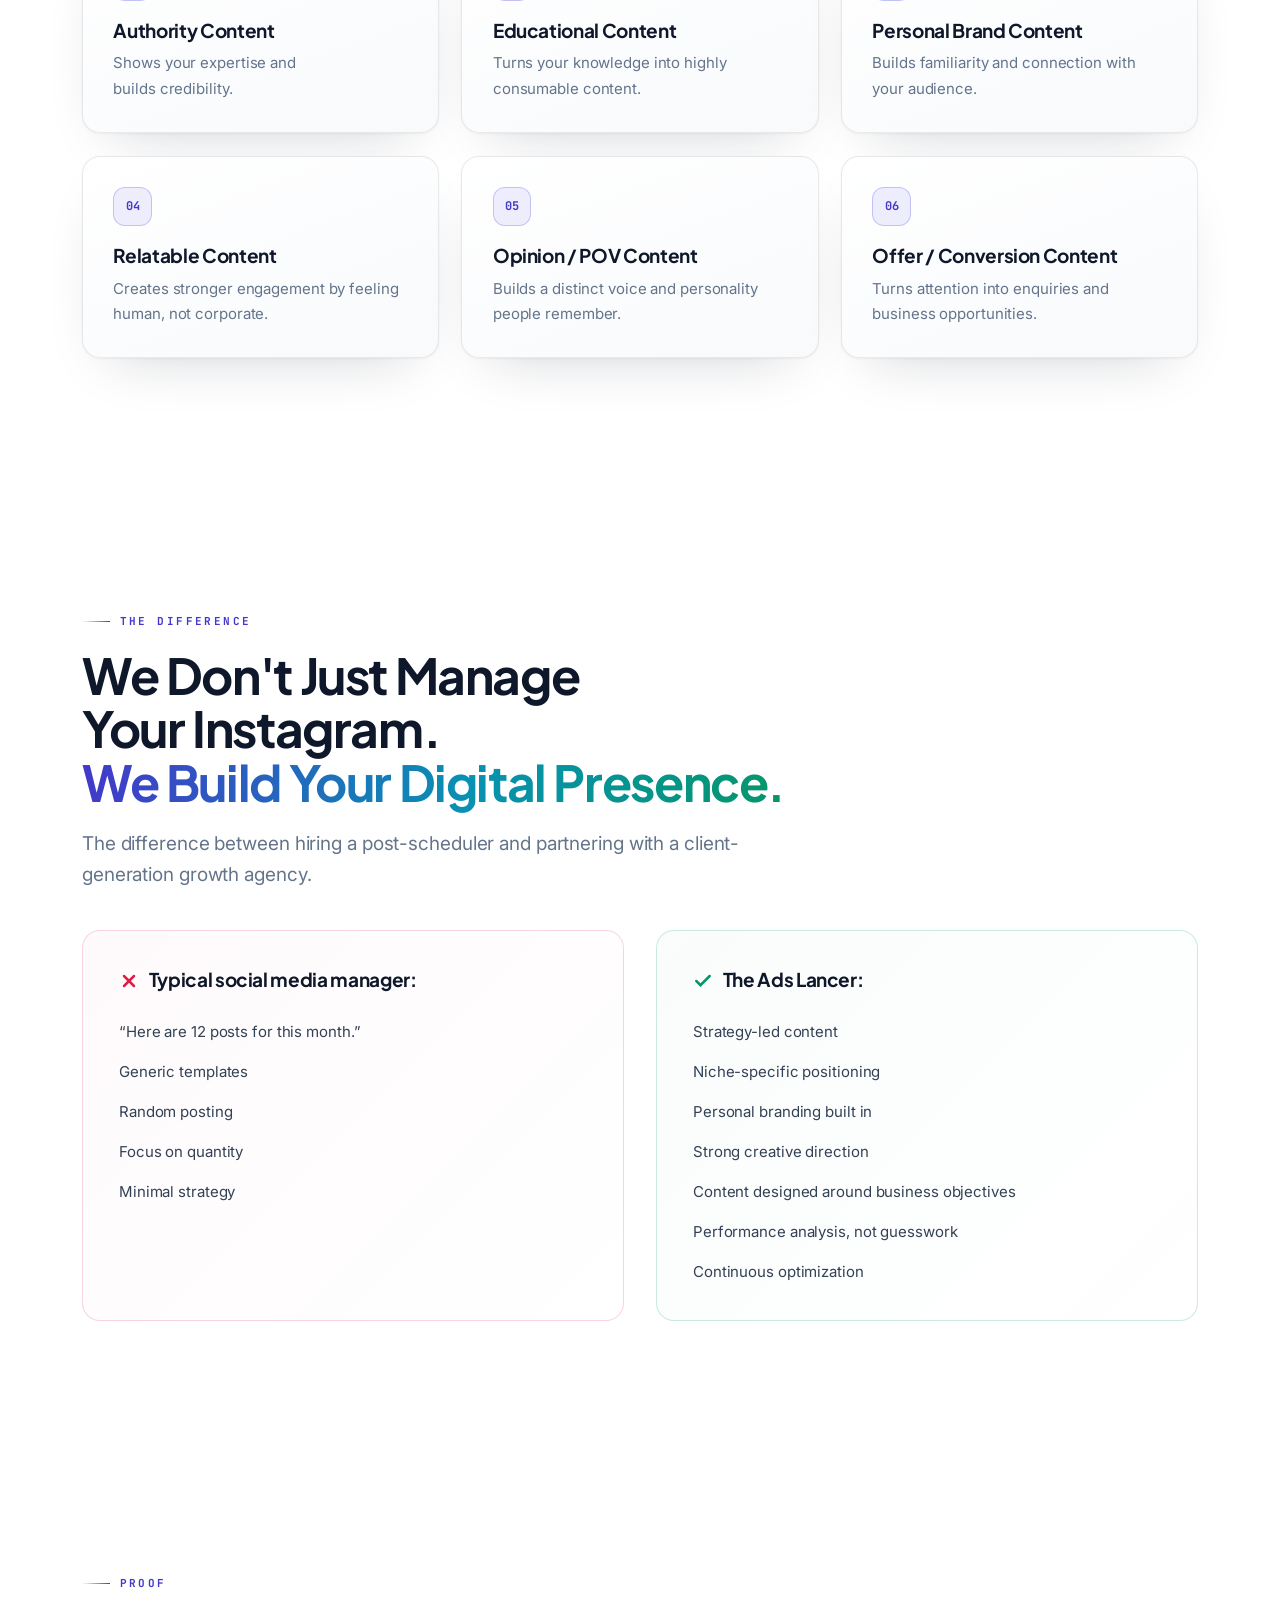
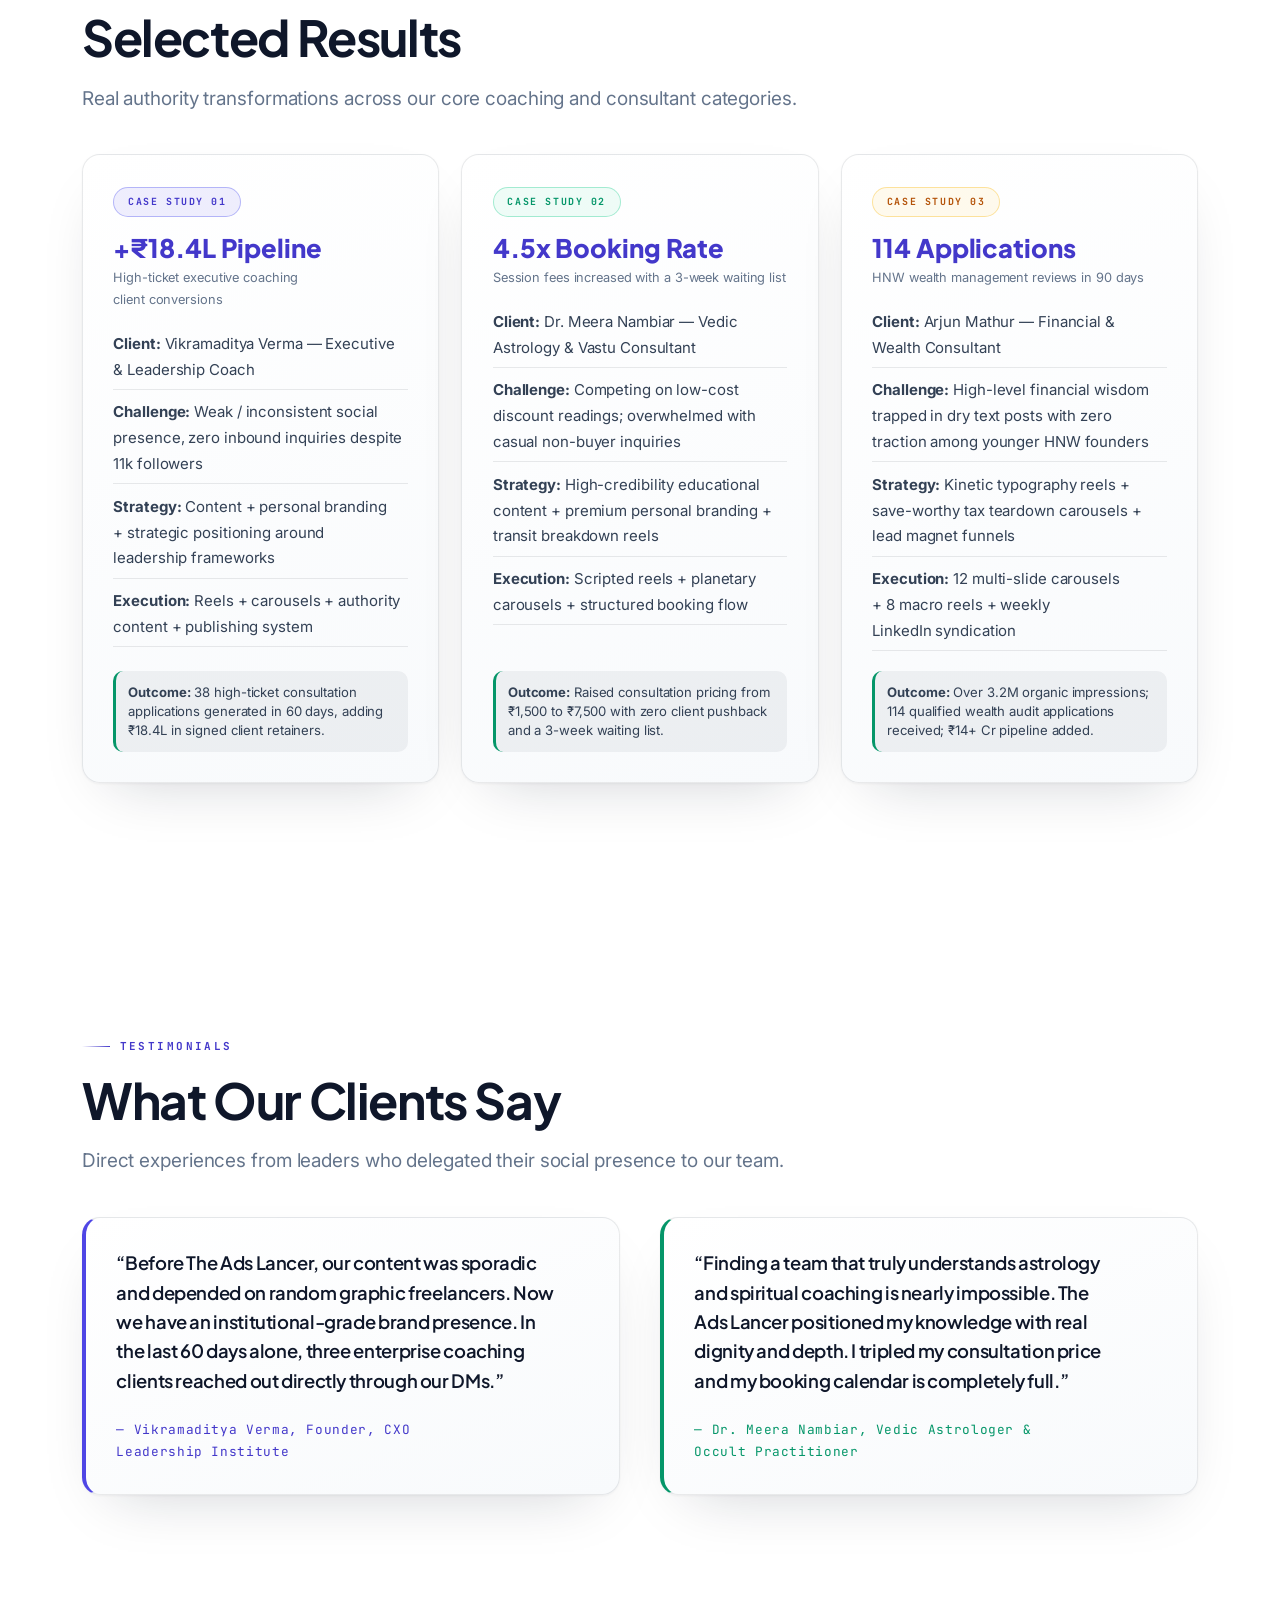
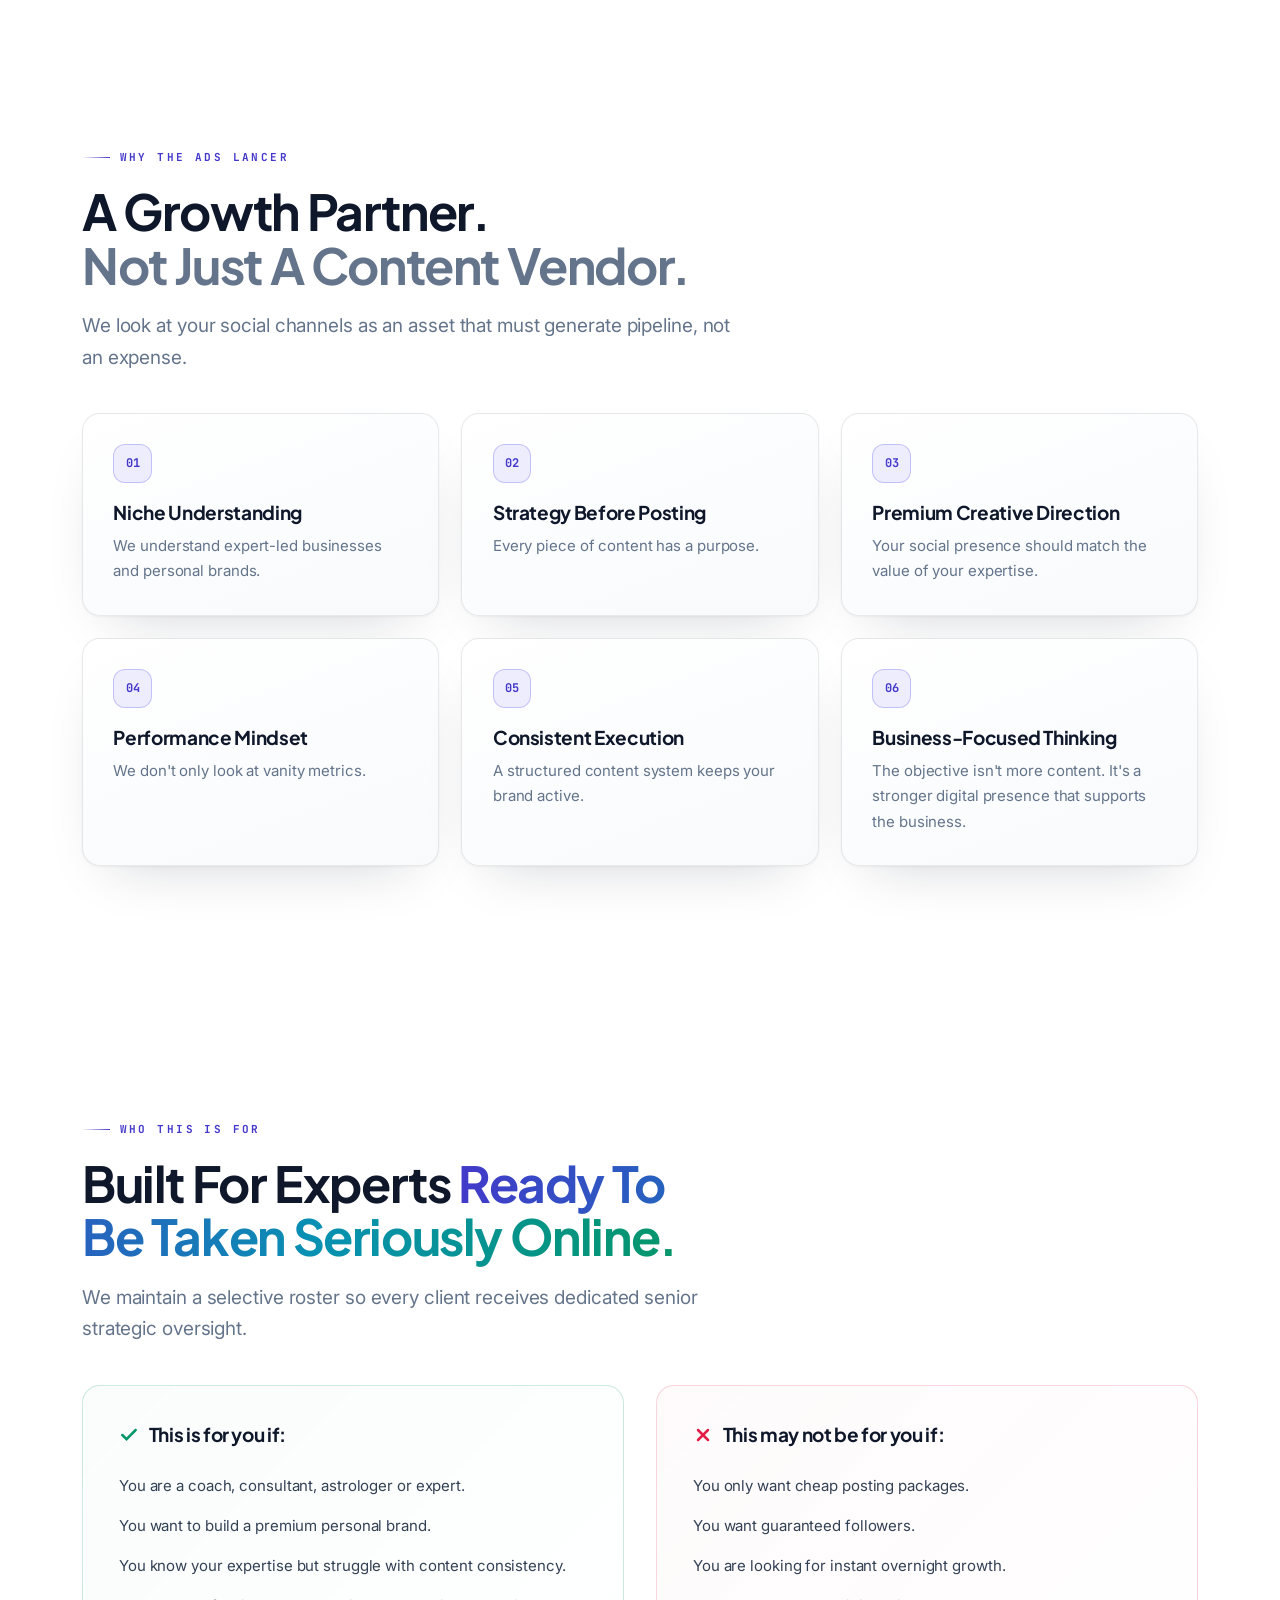
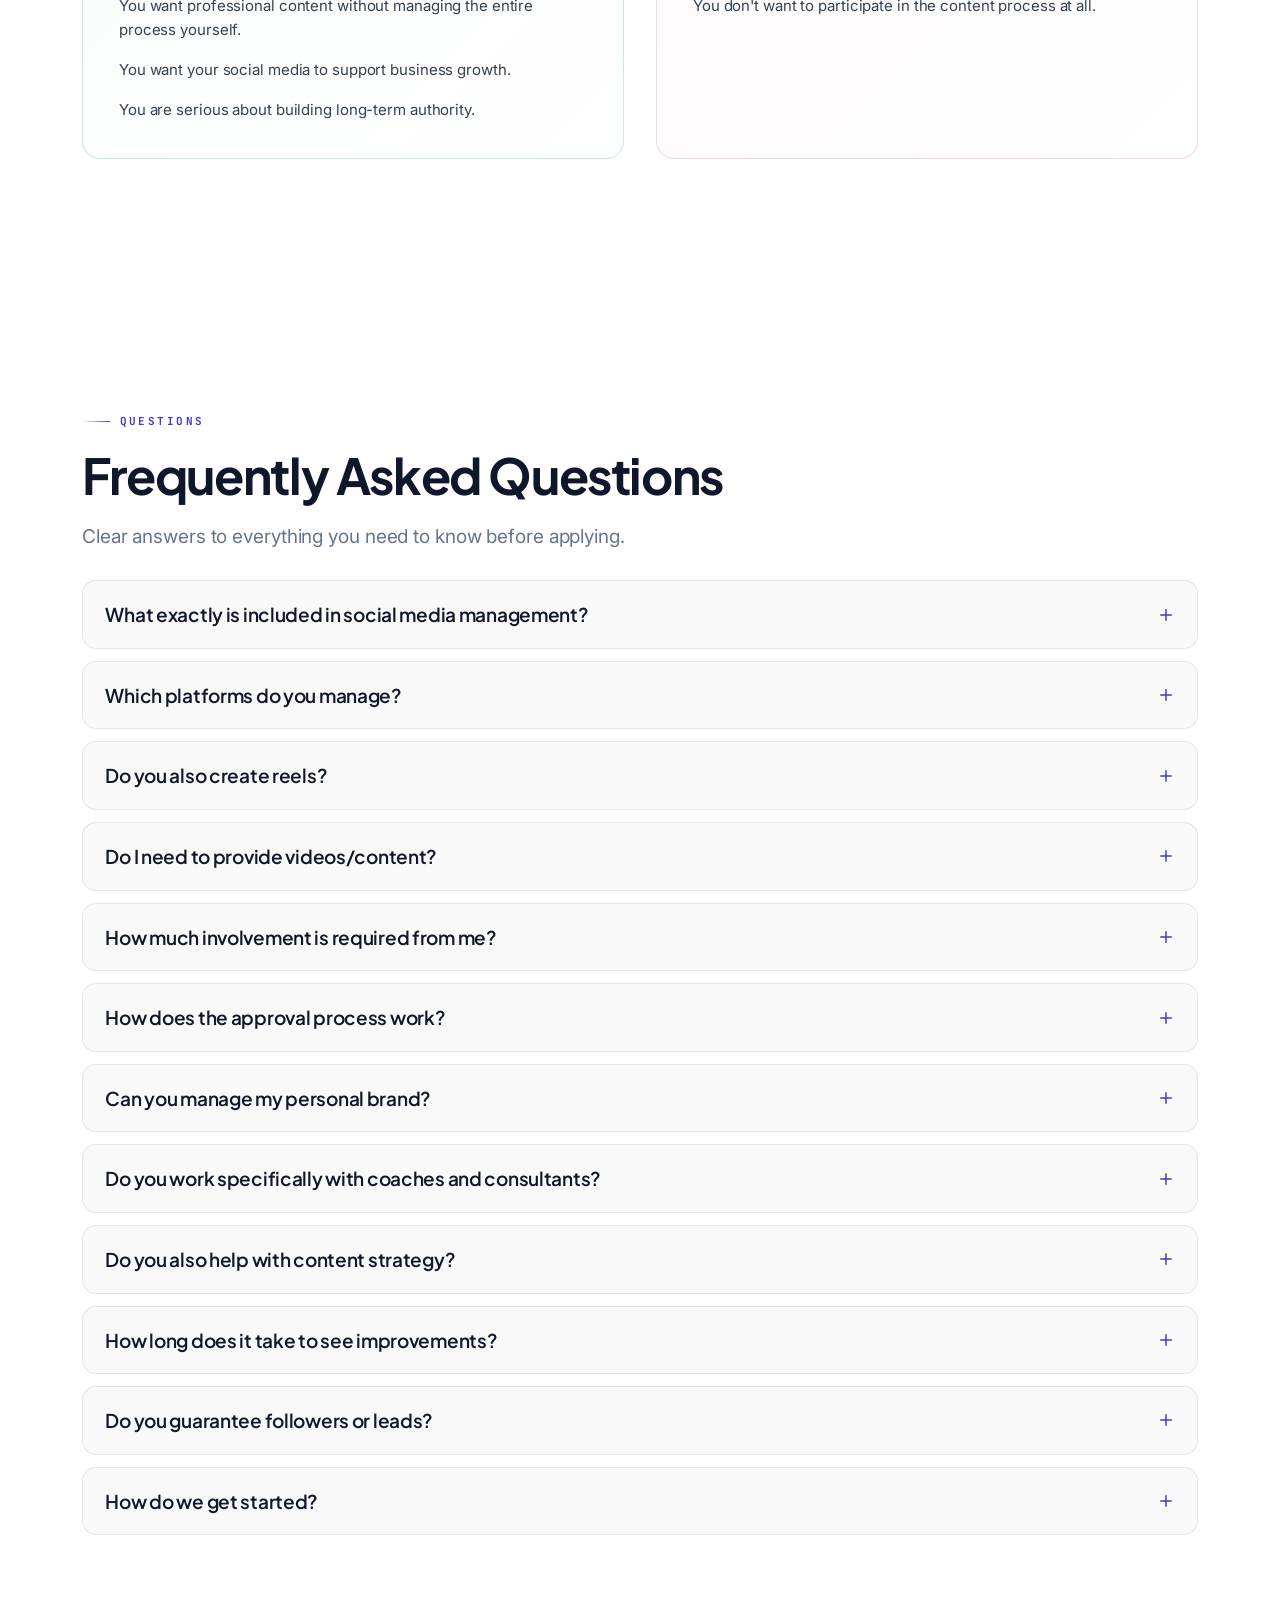
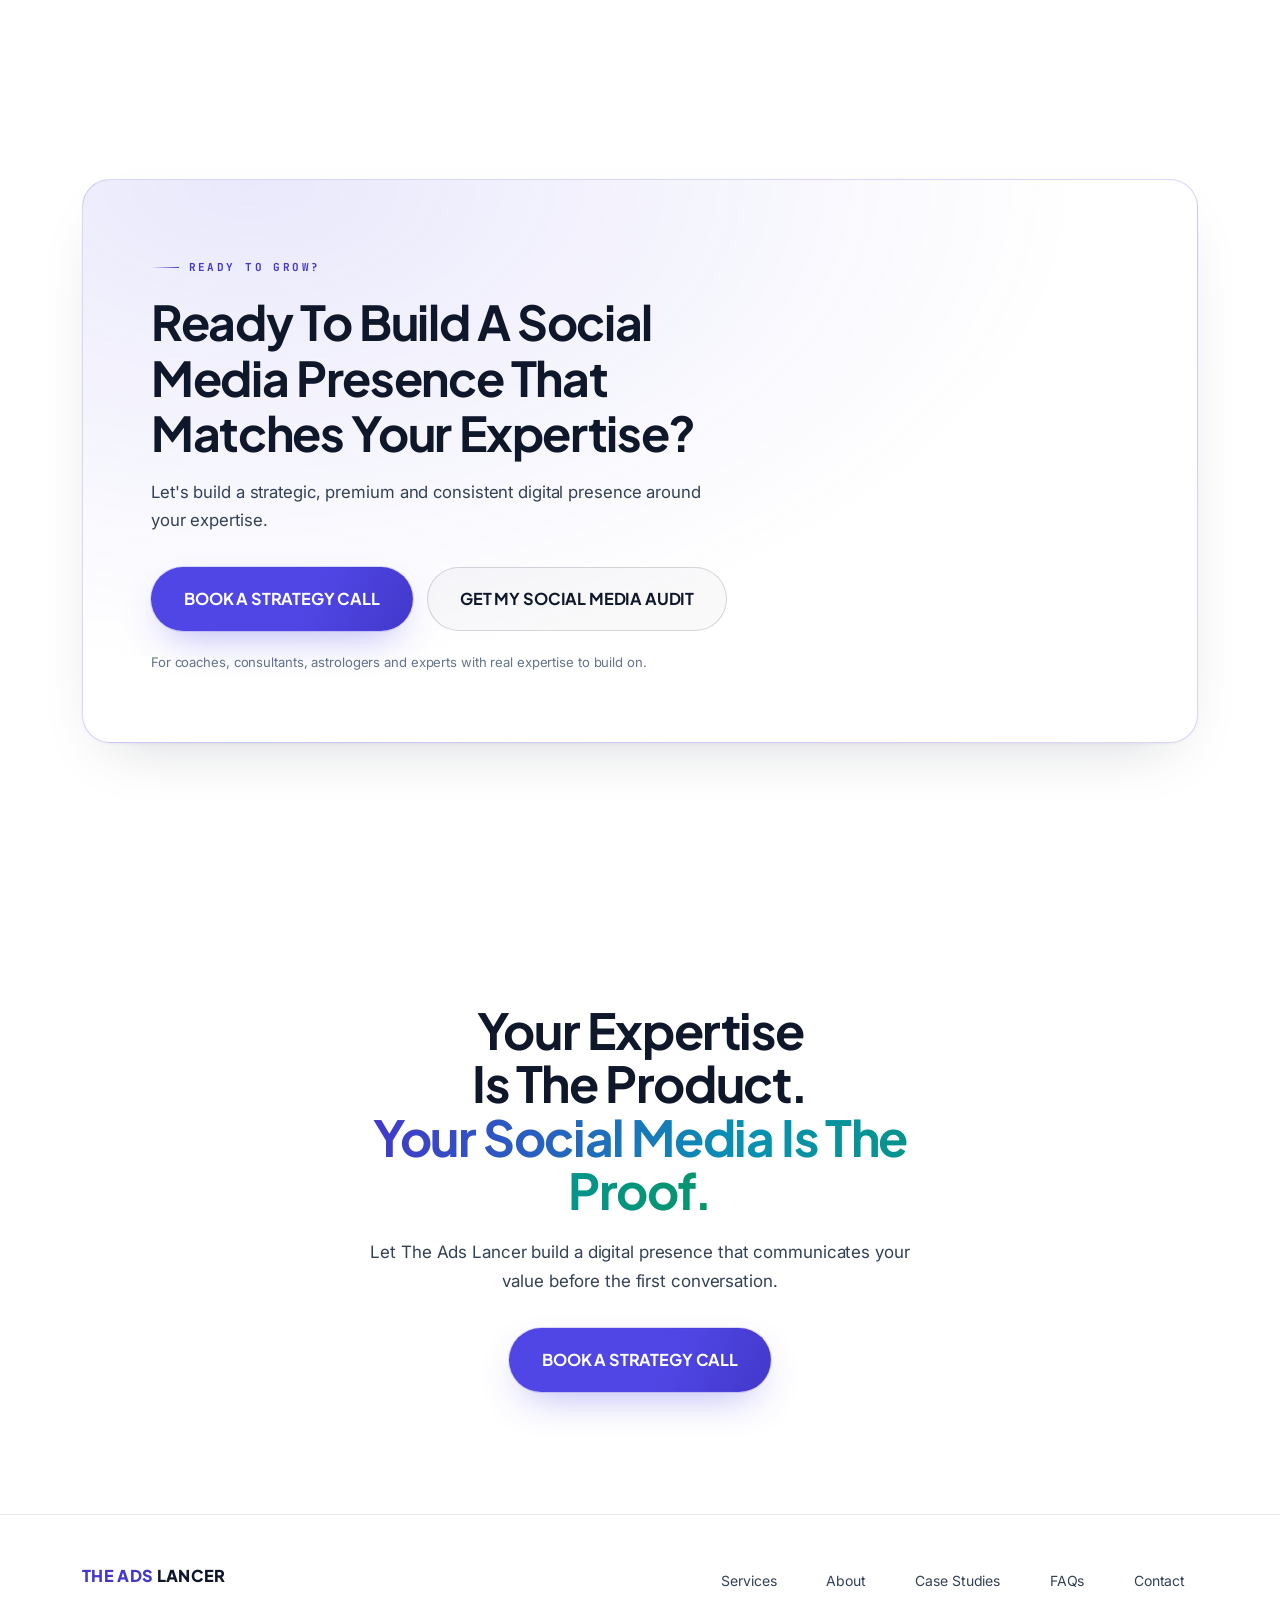
==== commit ef50d84f: "feat: complete SMM landing page from smm-landing-page-content.md and remove unnecessary files" ====
--- a/index.html
+++ b/index.html
@@ -3,15 +3,106 @@
   <head>
     <meta charset="utf-8" />
     <meta name="viewport" content="width=device-width, initial-scale=1" />
-    <title>The Ads Lancer — Webinar Funnel Audits That Find Your Leak</title>
-    <meta name="description" content="We find exactly where your webinar funnel is leaking before you spend another rupee on ads. Performance systems for astrology, spiritual and high-ticket webinar businesses." />
+    <title>The Ads Lancer — Social Media Management for Coaches, Consultants &amp; Experts</title>
+    <meta name="description" content="We help coaches, consultants, astrologers and personal-brand experts turn social media into an authority-building, client-generation platform — not just another content calendar." />
     <meta name="author" content="The Ads Lancer" />
-    <meta property="og:title" content="The Ads Lancer — Webinar Funnel Audits That Find Your Leak" />
-    <meta property="og:description" content="A three-layer diagnostic on your ad, registration flow and conversion path — see where potential students drop off." />
+    <meta property="og:title" content="The Ads Lancer — Social Media Management for Coaches, Consultants &amp; Experts" />
+    <meta property="og:description" content="Strategy, content and personal branding for expert-led businesses — built as one system, not a pile of random posts." />
     <meta property="og:type" content="website" />
     <meta name="twitter:card" content="summary_large_image" />
     <link rel="icon" href="favicon.svg" type="image/svg+xml" />
     <link rel="stylesheet" href="site.css" />
+    <style>
+      /* Page-specific conversion enhancements */
+      .ig-preview-box {
+        background: linear-gradient(145deg, rgba(255, 255, 255, 0.96), rgba(248, 250, 252, 0.9));
+        border: 1px solid rgba(79, 70, 229, 0.2);
+        border-radius: var(--radius);
+        box-shadow: 0 20px 50px -15px rgba(79, 70, 229, 0.12), 0 0 0 1px rgba(255, 255, 255, 0.85);
+        padding: var(--space-4);
+        position: relative;
+        backdrop-filter: blur(14px);
+      }
+      .ig-header-row { display: flex; gap: 0.9rem; align-items: center; }
+      .ig-avatar {
+        flex: 0 0 auto; width: 3.4rem; height: 3.4rem; border-radius: 999px;
+        background: linear-gradient(135deg, #4f46e5, #0891b2);
+        border: 2px solid #ffffff;
+        box-shadow: 0 4px 12px rgba(79, 70, 229, 0.3);
+        display: grid; place-items: center; font-family: var(--font-display);
+        font-weight: 800; color: #ffffff; font-size: 1.05rem;
+      }
+      .ig-handle { font-family: var(--font-display); font-weight: 700; color: var(--ink); font-size: 1rem; display: flex; align-items: center; gap: 0.35rem; }
+      .ig-badge-verified { color: #0284c7; display: inline-flex; }
+      .ig-bio { margin-top: 0.2rem; font-size: 0.82rem; color: var(--muted); line-height: 1.45; }
+      
+      .ig-stats-strip {
+        display: grid; grid-template-columns: repeat(3, 1fr); gap: 0.5rem;
+        margin-top: 1.1rem; padding: 0.75rem 0.5rem;
+        border-top: 1px solid var(--line); border-bottom: 1px solid var(--line);
+        text-align: center; font-family: var(--font-mono);
+      }
+      .ig-stats-num { font-weight: 700; color: var(--ink); font-size: 0.95rem; }
+      .ig-stats-label { font-size: 0.68rem; color: var(--muted); text-transform: uppercase; letter-spacing: 0.05em; }
+
+      .ig-grid { margin-top: 1.15rem; display: grid; grid-template-columns: repeat(3, 1fr); gap: 0.6rem; }
+      .ig-tile {
+        aspect-ratio: 1; border-radius: 12px; border: 1px solid var(--line);
+        display: flex; flex-direction: column; align-items: center; justify-content: center;
+        text-align: center; padding: 0.4rem; font-family: var(--font-display);
+        font-size: 0.75rem; font-weight: 700; line-height: 1.25; transition: transform 0.2s ease, box-shadow 0.2s ease;
+      }
+      .ig-tile:hover { transform: translateY(-3px); box-shadow: 0 8px 20px rgba(15, 23, 42, 0.08); }
+      .ig-tile-icon { font-size: 1.15rem; margin-bottom: 0.25rem; }
+
+      .niche-grid { display: grid; gap: 1.4rem; margin-top: var(--space-6); grid-template-columns: 1fr; }
+      @media (min-width: 680px) { .niche-grid { grid-template-columns: repeat(2, 1fr); } }
+
+      .proof-metric {
+        font-family: var(--font-display); font-size: 1.6rem; font-weight: 800; color: var(--accent-bright); line-height: 1.2;
+      }
+
+      /* Workflow Chain */
+      .workflow-pill-wrap {
+        display: flex; flex-wrap: wrap; justify-content: center; align-items: center; gap: 0.65rem;
+        margin-top: 1.25rem; font-family: var(--font-mono); font-size: 0.8rem; font-weight: 700;
+        letter-spacing: 0.06em;
+      }
+      .wf-item {
+        background: #ffffff; padding: 0.55rem 1rem; border-radius: 999px;
+        border: 1px solid var(--line); box-shadow: 0 2px 6px rgba(15,23,42,0.04);
+        color: var(--ink);
+      }
+      .wf-arrow { color: var(--accent-bright); font-size: 0.95rem; }
+
+      /* Interactive Estimator */
+      .estimator-box {
+        background: linear-gradient(135deg, rgba(79,70,229,0.05), rgba(8,145,178,0.05));
+        border: 1px solid rgba(79,70,229,0.2); border-radius: 18px;
+        padding: clamp(1.5rem, 3vw, 2.25rem); margin-top: var(--space-5);
+      }
+      .estimator-grid {
+        display: grid; grid-template-columns: 1fr; gap: 2rem; align-items: center;
+      }
+      @media (min-width: 820px) { .estimator-grid { grid-template-columns: 1.2fr 1fr; } }
+      .estimator-metrics {
+        background: #ffffff; border: 1px solid var(--line); border-radius: 14px;
+        padding: 1.5rem; text-align: center; box-shadow: 0 10px 30px -10px rgba(79,70,229,0.15);
+      }
+
+      /* Smooth Form Control Styling */
+      .modal-inner { max-width: 34rem; }
+      .field label { display: block; font-size: 0.82rem; font-weight: 600; color: var(--ink); margin-bottom: 0.35rem; }
+      .field input, .field select {
+        width: 100%; padding: 0.72rem 0.9rem; border: 1px solid var(--line);
+        border-radius: 10px; background: #ffffff; font-size: 0.92rem; color: var(--ink);
+        transition: border-color 0.2s ease, box-shadow 0.2s ease;
+      }
+      .field input:focus, .field select:focus {
+        outline: none; border-color: var(--accent);
+        box-shadow: 0 0 0 3px rgba(79,70,229,0.14);
+      }
+    </style>
   </head>
   <body>
 
@@ -20,19 +111,20 @@
 
 <a href="#top" class="skip-link">Skip to main content</a>
 
+<!-- NAVIGATION -->
 <header class="site-header">
   <div class="container nav-flex">
     <a href="#top" class="brand-logo"><span class="logo-accent">THE ADS</span> LANCER</a>
     <nav class="nav-links" aria-label="Primary">
       <a href="#problem" class="nav-link">The Problem</a>
-      <a href="#metrics" class="nav-link">Economics</a>
-      <a href="#system" class="nav-link">The System</a>
+      <a href="#services" class="nav-link">Services</a>
+      <a href="#process" class="nav-link">Process</a>
       <a href="#proof" class="nav-link">Proof</a>
-      <a href="#how-it-works" class="nav-link">How It Works</a>
+      <a href="#fit" class="nav-link">Who It's For</a>
       <a href="#faq" class="nav-link">FAQ</a>
     </nav>
     <div style="display:flex;align-items:center;gap:0.6rem">
-      <button type="button" class="btn btn-accent btn-md nav-cta open-apply-modal">GET MY FUNNEL AUDITED</button>
+      <button type="button" class="btn btn-accent btn-md nav-cta open-apply-modal">GET MY SOCIAL MEDIA STRATEGY</button>
       <button type="button" id="mobile-toggle" class="mobile-toggle" aria-label="Open navigation menu" aria-expanded="false" aria-controls="mobile-drawer">
         <svg width="20" height="20" viewBox="0 0 24 24" fill="none" stroke="currentColor" stroke-width="2" stroke-linecap="round" aria-hidden="true" focusable="false"><line x1="4" x2="20" y1="6" y2="6"/><line x1="4" x2="20" y1="12" y2="12"/><line x1="4" x2="20" y1="18" y2="18"/></svg>
       </button>
@@ -43,12 +135,12 @@
       <nav aria-label="Mobile">
         <ul class="mobile-nav-list">
           <li><a href="#problem" class="nav-link">The Problem</a></li>
-          <li><a href="#metrics" class="nav-link">Economics</a></li>
-          <li><a href="#system" class="nav-link">The System</a></li>
+          <li><a href="#services" class="nav-link">Services</a></li>
+          <li><a href="#process" class="nav-link">Process</a></li>
           <li><a href="#proof" class="nav-link">Proof</a></li>
-          <li><a href="#how-it-works" class="nav-link">How It Works</a></li>
+          <li><a href="#fit" class="nav-link">Who It's For</a></li>
           <li><a href="#faq" class="nav-link">FAQ</a></li>
-          <li style="margin-top:0.5rem"><button type="button" class="btn btn-accent btn-md open-apply-modal" style="width:100%">GET MY FUNNEL AUDITED</button></li>
+          <li style="margin-top:0.6rem"><button type="button" class="btn btn-accent btn-md open-apply-modal" style="width:100%">GET MY SOCIAL MEDIA STRATEGY</button></li>
         </ul>
       </nav>
     </div>
@@ -56,24 +148,34 @@
 </header>
 
 <main>
-  <!-- HERO -->
+  <!-- 1. HERO SECTION -->
   <section id="top" class="hero">
     <div class="container hero-grid">
       <div class="reveal">
-        <span class="pill tone-accent"><span class="dot"><i></i><i></i></span> FOR ASTROLOGY & OCCULT COACHES RUNNING PAID ADS</span>
-        <h1>Stop scaling webinar registrations.<br><span class="gradient-text">Start scaling profitable students.</span></h1>
-        <p class="lead">We help astrology, tarot, numerology, Vastu, healing and occult coaches turn paid traffic into a predictable webinar sales system - by fixing what happens from ad click to student purchase.</p>
+        <span class="pill tone-accent"><span class="dot"><i></i><i></i></span> FOR COACHES, CONSULTANTS, ASTROLOGERS &amp; PERSONAL BRANDS</span>
+        <h1 style="margin-top:1rem">Turn Your Social Media Into<br><span class="gradient-text">Your Personal Brand's Growth Engine.</span></h1>
+        <p class="lead">We manage the entire social media presence for coaches, consultants, astrologers and experts — strategy, content planning, creative production, posting and optimization, run as one system instead of scattered tasks.</p>
+        
         <div class="hero-actions">
-          <button type="button" class="btn btn-accent btn-xl open-apply-modal">GET MY FUNNEL AUDITED</button>
-        </div>
-        <p class="hero-note" style="margin-top: 0.75rem; font-size: var(--fs-caption); color: var(--muted);">
-          For established offers, existing webinar funnels and coaches ready to scale.
+          <button type="button" class="btn btn-accent btn-xl open-apply-modal">GET MY SOCIAL MEDIA STRATEGY</button>
+          <a href="#process" class="btn btn-ghost btn-xl">SEE HOW WE WORK</a>
+        </div>
+
+        <p class="hero-note" style="margin-top: 1rem; font-size: var(--fs-caption); color: var(--muted); display:flex; align-items:flex-start; gap:0.5rem">
+          <svg width="16" height="16" viewBox="0 0 24 24" fill="none" stroke="currentColor" stroke-width="2" stroke-linecap="round" style="color:var(--good);flex-shrink:0;margin-top:0.2rem"><polyline points="20 6 9 17 4 12"/></svg>
+          <span><strong>Credibility:</strong> Built for coaches, consultants, astrologers &amp; personal brands with real expertise to communicate.</span>
         </p>
-        <p class="hero-note" style="margin-top: 0.75rem;">
-          <svg width="16" height="16" viewBox="0 0 24 24" fill="none" stroke="currentColor" stroke-width="2" stroke-linecap="round" style="color:var(--accent-bright);flex-shrink:0;margin-top:0.3rem"><circle cx="12" cy="12" r="10"/><line x1="12" x2="12" y1="16" y2="12"/><line x1="12" x2="12.01" y1="8" y2="8"/></svg>
-          <span>No guaranteed ROAS. We scale based on the economics, offer strength and funnel performance of each business.</span>
+        
+        <p class="hero-note" style="margin-top: 0.5rem; font-size: var(--fs-caption); color: var(--muted); display:flex; align-items:flex-start; gap:0.5rem">
+          <svg width="16" height="16" viewBox="0 0 24 24" fill="none" stroke="currentColor" stroke-width="2" stroke-linecap="round" style="color:var(--accent-bright);flex-shrink:0;margin-top:0.2rem"><circle cx="12" cy="12" r="10"/><line x1="12" y1="16" x2="12" y2="12"/><line x1="12" y1="8" x2="12.01" y2="8"/></svg>
+          <span><strong>Disclaimer:</strong> No guaranteed followers or overnight growth. We build the strategy and system — consistent growth follows the work.</span>
         </p>
-        <div class="hero-stats" data-animate style="margin-top: var(--space-5);">
+
+        <!-- Stats intro and numbers -->
+        <p style="margin-top: var(--space-5); font-family: var(--font-mono); font-size: var(--fs-caption); color: var(--muted); letter-spacing: 0.03em;">
+          Backed by a performance marketing team already managing:
+        </p>
+        <div class="hero-stats" data-animate style="margin-top:0.75rem">
           <div><div class="k"><span data-count="150" data-suffix="+">150+</span></div><div class="l">campaigns managed</div></div>
           <div><div class="k">₹<span data-count="50" data-suffix="+ Cr">50+ Cr</span></div><div class="l">ad spend</div></div>
           <div><div class="k">₹<span data-count="80" data-suffix="+ Cr">80+ Cr</span></div><div class="l">revenue generated</div></div>
@@ -81,561 +183,746 @@
         </div>
       </div>
 
-      <div class="reveal">
-        <div class="card card-pad" data-animate>
-          <div class="console-head">
-            <span class="pill" style="color:var(--good)"><span class="dot"><i></i><i></i></span> Your funnel — live view</span>
-            <span class="pill tone-accent">Diagnostic simulator</span>
-          </div>
-          <div class="stages">
-            <div class="spine"><i></i></div>
-            <div class="stage"><span class="idx tone-good">01</span><div class="bar" style="--w:100%"><div><div><p class="name">AD</p><p class="sub">traffic in</p></div><span class="tag tone-good">OPTIMAL</span></div></div></div>
-            <div class="stage"><span class="idx tone-warn">02</span><div class="bar" style="--w:86%"><div><div><p class="name">REGISTRATION</p><p class="sub">intent unknown</p></div><span class="tag tone-warn">UNQUALIFIED</span></div></div></div>
-            <div class="stage"><span class="idx tone-leak">03</span><div class="bar" style="--w:60%"><div><div><p class="name">WEBINAR</p><p class="sub">show-up drops</p></div><span class="tag tone-leak">LEAK −42%</span></div></div></div>
-            <div class="stage"><span class="idx tone-leak">04</span><div class="bar" style="--w:40%"><div><div><p class="name">PITCH</p><p class="sub">interest, no action</p></div><span class="tag tone-leak">LEAK −68%</span></div></div></div>
-            <div class="stage"><span class="idx tone-accent">05</span><div class="bar" style="--w:28%"><div><div><p class="name">STUDENT</p><p class="sub">converted</p></div><span class="tag tone-accent">REVENUE</span></div></div></div>
-          </div>
-          <p class="console-note"><b>Note:</b> most webinar businesses keep fixing the traffic. The leak usually isn't there.</p>
-        </div>
-      </div>
-    </div>
-  </section>
-
+      <!-- Hero Visual: Strategic Content Grid -->
+      <div class="reveal">
+        <div class="ig-preview-box" data-animate style="max-width:28rem;margin-inline:auto;">
+          <div class="ig-header-row">
+            <div class="ig-avatar">AL</div>
+            <div>
+              <p class="ig-handle">
+                @your.expert.brand
+                <svg class="ig-badge-verified" width="16" height="16" viewBox="0 0 24 24" fill="currentColor"><path d="M12 2C6.48 2 2 6.48 2 12s4.48 10 10 10 10-4.48 10-10S17.52 2 12 2zm-2 15l-5-5 1.41-1.41L10 14.17l7.59-7.59L19 8l-9 9z"/></svg>
+              </p>
+              <p class="ig-bio">Coach · Consultant · Expert — helping clients get real results.</p>
+            </div>
+          </div>
+
+          <div class="ig-stats-strip">
+            <div><div class="ig-stats-num">124</div><div class="ig-stats-label">Strategic Posts</div></div>
+            <div><div class="ig-stats-num">48.2k</div><div class="ig-stats-label">Audience</div></div>
+            <div><div class="ig-stats-num">₹18.4L</div><div class="ig-stats-label">Inbound Deals</div></div>
+          </div>
+
+          <div class="ig-grid">
+            <div class="ig-tile tone-accent">
+              <span class="ig-tile-icon">🎯</span>
+              <span>Authority</span>
+              <span style="font-size:0.6rem;color:var(--accent-bright);margin-top:0.2rem">2.4k Saves</span>
+            </div>
+            <div class="ig-tile tone-good">
+              <span class="ig-tile-icon">📚</span>
+              <span>Educate</span>
+              <span style="font-size:0.6rem;color:var(--good);margin-top:0.2rem">1.8k Shares</span>
+            </div>
+            <div class="ig-tile tone-warn">
+              <span class="ig-tile-icon">✨</span>
+              <span>Personal</span>
+              <span style="font-size:0.6rem;color:var(--warn);margin-top:0.2rem">Trust Hook</span>
+            </div>
+            <div class="ig-tile tone-good">
+              <span class="ig-tile-icon">🤝</span>
+              <span>Relatable</span>
+              <span style="font-size:0.6rem;color:var(--good);margin-top:0.2rem">Community</span>
+            </div>
+            <div class="ig-tile tone-accent">
+              <span class="ig-tile-icon">⚡</span>
+              <span>Opinion</span>
+              <span style="font-size:0.6rem;color:var(--accent-bright);margin-top:0.2rem">POV / Voice</span>
+            </div>
+            <div class="ig-tile tone-leak">
+              <span class="ig-tile-icon">🔥</span>
+              <span>Offer</span>
+              <span style="font-size:0.6rem;color:var(--leak);margin-top:0.2rem">Inquiries</span>
+            </div>
+          </div>
+
+          <p class="console-note" style="margin-top:1.15rem">
+            <b>Visual caption:</b> Every post has a job. Random content fills a grid — strategic content fills your inbox with enquiries.
+          </p>
+        </div>
+      </div>
+    </div>
+  </section>
+
+  <!-- MARQUEE STRIP -->
   <div class="marquee">
     <div class="marquee-track">
-      <span>Astrology funnels</span><span><em>/</em> Spiritual webinars</span><span><em>/</em> High-ticket programs</span><span><em>/</em> Show-up rate</span><span><em>/</em> Intent qualification</span><span><em>/</em> Enrolment systems</span>
-      <span>Astrology funnels</span><span><em>/</em> Spiritual webinars</span><span><em>/</em> High-ticket programs</span><span><em>/</em> Show-up rate</span><span><em>/</em> Intent qualification</span><span><em>/</em> Enrolment systems</span>
+      <span>Coaches</span><span><em>/</em> Consultants</span><span><em>/</em> Astrologers &amp; Occult Experts</span><span><em>/</em> Personal Branding</span><span><em>/</em> Content Systems</span><span><em>/</em> Authority Building</span>
+      <span>Coaches</span><span><em>/</em> Consultants</span><span><em>/</em> Astrologers &amp; Occult Experts</span><span><em>/</em> Personal Branding</span><span><em>/</em> Content Systems</span><span><em>/</em> Authority Building</span>
     </div>
   </div>
 
-  <!-- PROBLEM -->
+  <!-- 2. THE PROBLEM -->
   <section id="problem">
     <div class="container">
       <div class="reveal">
         <span class="eyebrow">The Problem</span>
-        <h2 class="section-title">Your ads may not be the real problem.<br><span style="color:var(--muted)">Your funnel economics might be.</span></h2>
-      </div>
-      <div class="grid-3">
+        <h2 class="section-title">Your Expertise Is Strong.<br><span style="color:var(--muted)">Your Social Media Should Show It.</span></h2>
+        <p class="section-lead">You've spent years mastering your domain. But without an aligned system, potential high-ticket clients never see your real value.</p>
+      </div>
+
+      <div class="grid-3" style="margin-top:var(--space-5)">
         <div class="card card-pad card-hover reveal">
           <span class="num-chip">01</span>
-          <p style="margin-top:1.25rem;font-size:0.95rem;line-height:1.68;color:var(--text)">A webinar funnel can generate cheap registrations and still lose money.</p>
+          <p style="margin-top:1.25rem;font-size:0.95rem;line-height:1.68;color:var(--text)">
+            You know your craft. But inconsistent posting, no real plan and depending on random designers means your social media doesn't say so.
+          </p>
         </div>
         <div class="card card-pad card-hover reveal">
           <span class="num-chip">02</span>
-          <p style="margin-top:1.25rem;font-size:0.95rem;line-height:1.68;color:var(--text)">You can have a good CPL while people stop showing up, leave before the pitch, fail to understand the offer or simply do not buy.</p>
+          <p style="margin-top:1.25rem;font-size:0.95rem;line-height:1.68;color:var(--text)">
+            Reels can get views and still generate zero enquiries — attention without positioning and authority doesn't convert into business.
+          </p>
         </div>
         <div class="card card-pad card-hover reveal">
           <span class="num-chip">03</span>
-          <p style="margin-top:1.25rem;font-size:0.95rem;line-height:1.68;color:var(--text)">That is why we do not optimize for leads alone. We optimize the journey that turns paid traffic into revenue.</p>
-        </div>
-      </div>
-      
-      <!-- Funnel Visual -->
-      <div class="reveal" style="margin-top:var(--space-5);text-align:center;padding:1.5rem;border:1px solid var(--line);border-radius:var(--radius);background:var(--bg-2)">
-        <span class="pill tone-accent" style="margin-bottom:1rem">Funnel Path</span>
-        <div style="font-family:var(--font-mono);font-size:var(--fs-caption);letter-spacing:0.12em;color:var(--ink);display:flex;flex-wrap:wrap;justify-content:center;align-items:center;gap:0.5rem">
-          <span>META ADS</span> <span style="color:var(--accent-bright)">➔</span>
-          <span>REGISTRATION</span> <span style="color:var(--accent-bright)">➔</span>
-          <span>SHOW-UP</span> <span style="color:var(--accent-bright)">➔</span>
-          <span>WEBINAR</span> <span style="color:var(--accent-bright)">➔</span>
-          <span>PITCH</span> <span style="color:var(--accent-bright)">➔</span>
-          <span class="tag tone-good">PURCHASE</span>
-        </div>
-      </div>
-
-      <p class="callout reveal" style="margin-top:var(--space-4)">We find the bottleneck, fix the highest-impact layer first, then scale what is actually working.</p>
-    </div>
-  </section>
-
-  <!-- ECONOMICS / METRICS -->
-  <section id="metrics">
-    <div class="container">
-      <div class="reveal">
-        <span class="eyebrow">Funnel Economics</span>
-        <h2 class="section-title">Stop reporting CPL.<br><span class="gradient-text">Start tracking the numbers that actually make you money.</span></h2>
-      </div>
-      
-      <div class="metrics-container reveal" style="margin-top: var(--space-5);">
-        <table class="metrics-table">
-          <thead>
-            <tr>
-              <th>Metric</th>
-              <th>What we care about</th>
-              <th>Why it matters</th>
-            </tr>
-          </thead>
-          <tbody>
-            <tr>
-              <td>Qualified registration flow & quality</td>
-              <td>Are the right people entering the funnel?</td>
-              <td>Cheap but unqualified leads do not create sustainable scale.</td>
-            </tr>
-            <tr>
-              <td>Registration ➔ show-up</td>
-              <td>Are registrants actually attending?</td>
-              <td>A full registration list is useless if the webinar room stays empty.</td>
-            </tr>
-            <tr>
-              <td>Show-up ➔ pitch retention</td>
-              <td>Are people staying long enough to hear the offer?</td>
-              <td>Low retention kills conversion before the offer is even judged.</td>
-            </tr>
-            <tr>
-              <td>Pitch ➔ purchase</td>
-              <td>Does the webinar convert attention into students?</td>
-              <td>This is where traffic becomes revenue.</td>
-            </tr>
-            <tr>
-              <td>CAC / ROAS</td>
-              <td>Can you acquire a customer profitably?</td>
-              <td>This is the number that determines whether scaling makes sense.</td>
-            </tr>
-          </tbody>
-        </table>
-      </div>
-
-      <p class="callout reveal" style="margin-top: var(--space-4);">
-        <b>Cheap leads are not the goal. Profitable students are.</b>
+          <p style="margin-top:1.25rem;font-size:0.95rem;line-height:1.68;color:var(--text)">
+            That is why we do not just fill your grid. We build content around authority, trust and conversion — so your expertise is what people actually see.
+          </p>
+        </div>
+      </div>
+
+      <!-- Before vs After Comparison -->
+      <div class="vs reveal" style="margin-top:var(--space-6)">
+        <div>
+          <span class="pill" style="color:var(--leak);border-color:rgba(225,29,72,0.35)">BEFORE</span>
+          <ul class="flow-list flow-bad">
+            <li>Random Content</li>
+            <li>Inconsistent Branding</li>
+            <li>Low Authority</li>
+            <li>Missed Opportunities</li>
+          </ul>
+        </div>
+        <div class="vs-badge">➔</div>
+        <div>
+          <span class="pill tone-accent">AFTER</span>
+          <ul class="flow-list flow-good">
+            <li>Strategic Content</li>
+            <li>Premium Presence</li>
+            <li>Strong Authority</li>
+            <li>More Enquiries</li>
+          </ul>
+        </div>
+      </div>
+
+      <p class="callout reveal" style="margin-top:var(--space-4)">
+        <strong>Callout:</strong> We find where trust breaks down in your content, fix the highest-impact layer first, then build consistency on top of what's working.
       </p>
     </div>
   </section>
-  <!-- SYSTEM -->
-  <section id="system">
-    <div class="container">
-      <div class="reveal">
-        <span class="eyebrow">The System</span>
-        <h2 class="section-title">One system.<br><span style="color:var(--muted)">Every stage of the funnel aligned to profitability.</span></h2>
-      </div>
-      <div class="steps">
-        <div class="step reveal"><span class="ln">01</span><h3>Acquisition</h3><p>Meta Ads strategy, offer-angle testing, audience signals and creative testing designed to bring in people who are actually likely to buy.</p></div>
-        <div class="step reveal"><span class="ln">02</span><h3>Registration</h3><p>Landing-page messaging, qualification and conversion optimization so the webinar attracts the right registrations - not just more registrations.</p></div>
-        <div class="step reveal"><span class="ln">03</span><h3>Show-up</h3><p>Reminder journeys, WhatsApp follow-up, retargeting and message sequencing designed to increase attendance and intent.</p></div>
-        <div class="step reveal"><span class="ln">04</span><h3>Conversion</h3><p>Webinar structure, pitch positioning, offer friction and retargeting analysis focused on increasing purchase conversion.</p></div>
-        <div class="step reveal"><span class="ln">05</span><h3>Scale</h3><p>Budget increases happen only after the numbers support it. The objective is predictable customer acquisition, not vanity growth.</p></div>
-      </div>
-    </div>
-  </section>
-
-  <!-- PROOF -->
-  <section id="proof">
-    <div class="container">
-      <div class="reveal">
-        <span class="eyebrow">Proof</span>
-        <h2 class="section-title">Built inside real webinar funnels.</h2>
-      </div>
-      
-      <div class="grid-2" style="margin-top: var(--space-5);">
-        <!-- Case Study 01 -->
-        <div class="card card-pad reveal">
-          <span class="pill tone-accent" style="margin-bottom:1rem">Case Study 01</span>
-          <ul style="list-style:none; display:grid; gap:0.6rem; font-size:var(--fs-sm); color:var(--text); margin-top:1.25rem; padding:0;">
-            <li style="display:flex; justify-content:space-between; border-bottom:1px solid var(--line); padding-bottom:0.4rem;">
-              <strong>Client:</strong> <span>Pooja Aneja (@coach.astropuja)</span>
-            </li>
-            <li style="display:flex; justify-content:space-between; border-bottom:1px solid var(--line); padding-bottom:0.4rem;">
-              <strong>Niche:</strong> <span>Crystal Healing / Spiritual Education</span>
-            </li>
-            <li style="display:flex; justify-content:space-between; border-bottom:1px solid var(--line); padding-bottom:0.4rem;">
-              <strong>Offer:</strong> <span>Crystal Healing Course (₹7,500)</span>
-            </li>
-            <li style="display:flex; flex-direction:column; gap:0.2rem; border-bottom:1px solid var(--line); padding-bottom:0.4rem;">
-              <strong>Before:</strong> <span>
-                • Unstructured funnel<br>
-                • Wrong audience targeting<br>
-                • Inefficient acquisition spend<br>
-                • Offer positioning issues<br>
-                • Funnel drop-offs before offer pitch
-              </span>
-            </li>
-            <li style="display:flex; flex-direction:column; gap:0.2rem; border-bottom:1px solid var(--line); padding-bottom:0.4rem;">
-              <strong>What we changed:</strong> <span>
-                • Restructured complete funnel<br>
-                • Laser-focused audience targeting<br>
-                • Optimized offer positioning & messaging<br>
-                • Ad creatives & copies revamp<br>
-                • Full funnel tracking & improvements
-              </span>
-            </li>
-            <li style="display:flex; flex-direction:column; gap:0.2rem;">
-              <strong>After:</strong> <span>
-                • Optimized registration & funnel economics<br>
-                • Significant attendance & pitch retention uplift<br>
-                • Substantial increase in course enrollments<br>
-                • Offer price: Crystal Healing Course — ₹7,500
-              </span>
-            </li>
+
+  <!-- 3. SERVICES -->
+  <section id="services">
+    <div class="container">
+      <div class="reveal">
+        <span class="eyebrow">Services</span>
+        <h2 class="section-title">Everything Your Social Media Needs.<br><span class="gradient-text">Under One Roof.</span></h2>
+        <p class="section-lead">Social media management as a complete system — not isolated tasks split across different freelancers.</p>
+      </div>
+
+      <div class="layers reveal" style="margin-top:var(--space-5)">
+        <div class="layer"><span class="num-chip">01</span><h3>Social Media Strategy</h3><p>A customized strategy built around your niche, positioning, audience and business goals.</p></div>
+        <div class="layer"><span class="num-chip">02</span><h3>Content Strategy</h3><p>Monthly content pillars, formats, topics and themes — planned, not improvised.</p></div>
+        <div class="layer"><span class="num-chip">03</span><h3>Content Creation</h3><p>High-quality reels, carousels and static posts spanning educational, personal and authority-building content.</p></div>
+        <div class="layer"><span class="num-chip">04</span><h3>Personal Branding</h3><p>A consistent visual and communication style that makes you instantly recognizable.</p></div>
+        <div class="layer"><span class="num-chip">05</span><h3>Copywriting</h3><p>Hooks, captions and CTAs written to earn attention and prompt a response.</p></div>
+        <div class="layer"><span class="num-chip">06</span><h3>Reels &amp; Short-Form Content</h3><p>Short-form video concepts built around education, authority, relatability and conversion.</p></div>
+        <div class="layer"><span class="num-chip">07</span><h3>Content Calendar</h3><p>A structured, planned-ahead monthly calendar so nothing is decided the night before.</p></div>
+        <div class="layer"><span class="num-chip">08</span><h3>Publishing &amp; Management</h3><p>Scheduling, publishing and day-to-day management of your social presence.</p></div>
+        <div class="layer"><span class="num-chip">09</span><h3>Performance Analysis</h3><p>Tracking what's actually happening with your content, not just assuming it's working.</p></div>
+        <div class="layer"><span class="num-chip">10</span><h3>Growth-Focused Optimization</h3><p>Identifying which formats, topics and messaging perform, and doing more of that.</p></div>
+      </div>
+    </div>
+  </section>
+
+  <!-- 4. BUILT FOR YOUR NICHE -->
+  <section id="niches">
+    <div class="container">
+      <div class="reveal">
+        <span class="eyebrow">Built For Your Niche</span>
+        <h2 class="section-title">Built Around Your Niche.<br><span style="color:var(--muted)">Not A Generic Content Calendar.</span></h2>
+        <p class="section-lead">Different domains require specialized positioning. We craft tailored messaging that resonates with your specific client base.</p>
+      </div>
+
+      <div class="niche-grid reveal">
+        <div class="card card-pad card-hover">
+          <span class="num-chip">01</span>
+          <h3 style="margin-top:1.1rem;font-size:var(--fs-h4)">Coaches</h3>
+          <p style="margin-top:0.6rem;font-size:var(--fs-sm);color:var(--muted);line-height:1.6">
+            Build authority, trust and a recognizable personal brand that commands premium program fees and fills your client roster.
+          </p>
+        </div>
+
+        <div class="card card-pad card-hover">
+          <span class="num-chip">02</span>
+          <h3 style="margin-top:1.1rem;font-size:var(--fs-h4)">Consultants</h3>
+          <p style="margin-top:0.6rem;font-size:var(--fs-sm);color:var(--muted);line-height:1.6">
+            Communicate expertise and create content that attracts serious prospects, corporate inquiries, and high-ticket retainer clients.
+          </p>
+        </div>
+
+        <div class="card card-pad card-hover">
+          <span class="num-chip">03</span>
+          <h3 style="margin-top:1.1rem;font-size:var(--fs-h4)">Astrologers &amp; Spiritual Experts</h3>
+          <p style="margin-top:0.6rem;font-size:var(--fs-sm);color:var(--muted);line-height:1.6">
+            Build trust, credibility and a strong educational content ecosystem that breaks through marketplace skepticism and books deep consultations.
+          </p>
+        </div>
+
+        <div class="card card-pad card-hover">
+          <span class="num-chip">04</span>
+          <h3 style="margin-top:1.1rem;font-size:var(--fs-h4)">Personal Brands &amp; Experts</h3>
+          <p style="margin-top:0.6rem;font-size:var(--fs-sm);color:var(--muted);line-height:1.6">
+            Turn expertise, opinions and knowledge into high-quality content, consistently — without you getting bogged down in day-to-day execution.
+          </p>
+        </div>
+      </div>
+
+      <div class="reveal" style="margin-top:var(--space-5);text-align:center">
+        <button type="button" class="btn btn-accent btn-lg open-apply-modal">BUILD MY PERSONAL BRAND</button>
+      </div>
+    </div>
+  </section>
+
+  <!-- 5. HOW IT RUNS (WORKFLOW) -->
+  <section id="workflow">
+    <div class="container">
+      <div class="reveal">
+        <span class="eyebrow">How It Runs</span>
+        <h2 class="section-title">One System.<br><span style="color:var(--muted)">Not Ten Different Freelancers.</span></h2>
+        <p class="section-lead">A single frictionless assembly line that turns your raw knowledge into an authority engine.</p>
+      </div>
+
+      <div class="reveal" style="margin-top:var(--space-5);text-align:center;padding:clamp(1.5rem, 3vw, 2.25rem);border:1px solid var(--line);border-radius:var(--radius);background:var(--bg-2);box-shadow:var(--shadow)">
+        <span class="pill tone-accent" style="margin-bottom:0.75rem">The Full Workflow Chain</span>
+        
+        <div class="workflow-pill-wrap">
+          <span class="wf-item">STRATEGY</span>
+          <span class="wf-arrow">➔</span>
+          <span class="wf-item">IDEATION</span>
+          <span class="wf-arrow">➔</span>
+          <span class="wf-item">SCRIPTING</span>
+          <span class="wf-arrow">➔</span>
+          <span class="wf-item">CREATIVE PRODUCTION</span>
+          <span class="wf-arrow">➔</span>
+          <span class="wf-item">APPROVAL</span>
+          <span class="wf-arrow">➔</span>
+          <span class="wf-item">PUBLISHING</span>
+          <span class="wf-arrow">➔</span>
+          <span class="wf-item">ANALYSIS</span>
+          <span class="wf-arrow">➔</span>
+          <span class="wf-item" style="background:var(--accent);color:#fff;border-color:var(--accent)">OPTIMIZATION</span>
+        </div>
+      </div>
+
+      <p class="callout reveal" style="margin-top:var(--space-4)">
+        <strong>Callout:</strong> You don't manage multiple freelancers or spend hours thinking about what to post next. We run the entire system end-to-end.
+      </p>
+
+      <!-- Interactive Inbound Growth Estimator -->
+      <div class="estimator-box reveal">
+        <div class="estimator-grid">
+          <div>
+            <span class="pill tone-accent">Growth Potential Estimator</span>
+            <h3 style="margin-top:0.75rem;font-size:1.35rem">Estimate Your Monthly Inbound Enquiries</h3>
+            <p style="font-size:0.88rem;color:var(--muted);margin-top:0.35rem">
+              See the direct business impact when your social channels shift from random posting to our structured authority system.
+            </p>
+
+            <div style="margin-top:1.25rem">
+              <label for="calc-niche" style="display:block;font-size:0.82rem;font-weight:600;color:var(--ink);margin-bottom:0.35rem">Select Your Expertise</label>
+              <select id="calc-niche" style="width:100%;padding:0.65rem 0.85rem;border:1px solid var(--line);border-radius:10px;background:#fff;font-size:0.92rem">
+                <option value="1.2">Coach (Business, Career, Life)</option>
+                <option value="1.1">Consultant / Advisory Specialist</option>
+                <option value="1.4">Astrologer / Occult / Spiritual Expert</option>
+                <option value="1.0">Other Personal Brand Founder</option>
+              </select>
+            </div>
+
+            <div style="margin-top:1.25rem">
+              <div style="display:flex;justify-content:space-between;align-items:center;margin-bottom:0.4rem">
+                <span style="font-size:0.82rem;font-weight:600;color:var(--ink)">Current Follower Size</span>
+                <span id="calc-audience-val" style="font-family:var(--font-mono);font-weight:700;color:var(--accent-bright)">5,000 followers</span>
+              </div>
+              <input type="range" id="calc-audience" min="500" max="50000" step="500" value="5000" style="width:100%;accent-color:var(--accent);cursor:pointer" />
+            </div>
+          </div>
+
+          <div class="estimator-metrics">
+            <div style="font-size:0.78rem;color:var(--muted);text-transform:uppercase;letter-spacing:0.06em">Projected Monthly Inbound Inquiries</div>
+            <div id="est-inquiries" style="font-family:var(--font-display);font-size:2.8rem;font-weight:800;color:var(--ink);line-height:1.1;margin-top:0.25rem">32+</div>
+            <div style="font-size:0.8rem;color:var(--good);margin-top:0.35rem">Direct DMs, strategy applications &amp; high-intent leads</div>
+
+            <div style="margin-top:1.25rem;padding-top:1rem;border-top:1px solid var(--line);display:flex;justify-content:space-between;font-size:0.78rem;color:var(--muted)">
+              <span>Est. Organic Reach: <strong id="est-reach" style="color:var(--ink)">22.8k</strong></span>
+              <span>Content Frequency: <strong id="est-content" style="color:var(--accent-bright)">14-18 assets/mo</strong></span>
+            </div>
+
+            <button type="button" class="btn btn-accent btn-md open-apply-modal" style="width:100%;margin-top:1.25rem">GET MY CUSTOM STRATEGY</button>
+          </div>
+        </div>
+      </div>
+    </div>
+  </section>
+
+  <!-- 6. PROCESS -->
+  <section id="process">
+    <div class="container">
+      <div class="reveal">
+        <span class="eyebrow">Process</span>
+        <h2 class="section-title">A Simple System.<br><span class="gradient-text">Built For Busy Experts.</span></h2>
+        <p class="section-lead">A streamlined 5-step collaboration designed so you can focus on clients while we scale your brand.</p>
+      </div>
+
+      <div class="steps" style="margin-top:var(--space-5)">
+        <div class="step reveal"><span class="ln">01</span><h3>Understand</h3><p>We learn your business, audience, expertise, offers and positioning before touching content.</p></div>
+        <div class="step reveal"><span class="ln">02</span><h3>Strategize</h3><p>We build a custom social media strategy and content direction around that.</p></div>
+        <div class="step reveal"><span class="ln">03</span><h3>Create</h3><p>Our team develops the content, creatives, scripts and captions.</p></div>
+        <div class="step reveal"><span class="ln">04</span><h3>Publish</h3><p>Content is scheduled, published and managed consistently.</p></div>
+        <div class="step reveal"><span class="ln">05</span><h3>Optimize</h3><p>We analyze performance and continuously improve the strategy.</p></div>
+      </div>
+    </div>
+  </section>
+
+  <!-- 7. CONTENT PILLARS -->
+  <section id="pillars">
+    <div class="container">
+      <div class="reveal">
+        <span class="eyebrow">Content Pillars</span>
+        <h2 class="section-title">The Types Of Content<br><span class="gradient-text">That Actually Do A Job.</span></h2>
+        <p class="section-lead">Every asset in your monthly calendar serves an intentional psychological objective in the buyer's journey.</p>
+      </div>
+
+      <div class="grid-3" style="margin-top:var(--space-5)">
+        <div class="card card-pad card-hover reveal"><span class="num-chip">01</span><h3 style="margin-top:1.1rem;font-size:var(--fs-h4)">Authority Content</h3><p style="margin-top:0.5rem;font-size:var(--fs-sm);color:var(--muted)">Shows your expertise and builds credibility.</p></div>
+        <div class="card card-pad card-hover reveal"><span class="num-chip">02</span><h3 style="margin-top:1.1rem;font-size:var(--fs-h4)">Educational Content</h3><p style="margin-top:0.5rem;font-size:var(--fs-sm);color:var(--muted)">Turns your knowledge into highly consumable content.</p></div>
+        <div class="card card-pad card-hover reveal"><span class="num-chip">03</span><h3 style="margin-top:1.1rem;font-size:var(--fs-h4)">Personal Brand Content</h3><p style="margin-top:0.5rem;font-size:var(--fs-sm);color:var(--muted)">Builds familiarity and connection with your audience.</p></div>
+        <div class="card card-pad card-hover reveal"><span class="num-chip">04</span><h3 style="margin-top:1.1rem;font-size:var(--fs-h4)">Relatable Content</h3><p style="margin-top:0.5rem;font-size:var(--fs-sm);color:var(--muted)">Creates stronger engagement by feeling human, not corporate.</p></div>
+        <div class="card card-pad card-hover reveal"><span class="num-chip">05</span><h3 style="margin-top:1.1rem;font-size:var(--fs-h4)">Opinion / POV Content</h3><p style="margin-top:0.5rem;font-size:var(--fs-sm);color:var(--muted)">Builds a distinct voice and personality people remember.</p></div>
+        <div class="card card-pad card-hover reveal"><span class="num-chip">06</span><h3 style="margin-top:1.1rem;font-size:var(--fs-h4)">Offer / Conversion Content</h3><p style="margin-top:0.5rem;font-size:var(--fs-sm);color:var(--muted)">Turns attention into enquiries and business opportunities.</p></div>
+      </div>
+    </div>
+  </section>
+
+  <!-- 8. THE DIFFERENCE -->
+  <section id="differentiation">
+    <div class="container">
+      <div class="reveal">
+        <span class="eyebrow">The Difference</span>
+        <h2 class="section-title">We Don't Just Manage Your Instagram.<br><span class="gradient-text">We Build Your Digital Presence.</span></h2>
+        <p class="section-lead">The difference between hiring a post-scheduler and partnering with a client-generation growth agency.</p>
+      </div>
+
+      <div class="fit-grid reveal" style="margin-top:var(--space-5)">
+        <div class="fit-col not-fit">
+          <h3>
+            <svg class="cross" width="20" height="20" viewBox="0 0 24 24" fill="none" stroke="currentColor" stroke-width="3" stroke-linecap="round" aria-hidden="true"><line x1="18" y1="6" x2="6" y2="18"/><line x1="6" y1="6" x2="18" y2="18"/></svg>
+            <span>Typical social media manager:</span>
+          </h3>
+          <ul>
+            <li>“Here are 12 posts for this month.”</li>
+            <li>Generic templates</li>
+            <li>Random posting</li>
+            <li>Focus on quantity</li>
+            <li>Minimal strategy</li>
           </ul>
         </div>
-
-        <!-- Case Study 02 -->
-        <div class="card card-pad reveal">
-          <span class="pill tone-accent" style="margin-bottom:1rem">Case Study 02</span>
-          <ul style="list-style:none; display:grid; gap:0.6rem; font-size:var(--fs-sm); color:var(--text); margin-top:1.25rem; padding:0;">
-            <li style="display:flex; justify-content:space-between; border-bottom:1px solid var(--line); padding-bottom:0.4rem;">
-              <strong>Client:</strong> <span>Vivek Vats</span>
-            </li>
-            <li style="display:flex; justify-content:space-between; border-bottom:1px solid var(--line); padding-bottom:0.4rem;">
-              <strong>Niche:</strong> <span>Vastu & Numerology</span>
-            </li>
-            <li style="display:flex; justify-content:space-between; border-bottom:1px solid var(--line); padding-bottom:0.4rem;">
-              <strong>Offer:</strong> <span>Foundation Course → Advanced Course Upsell Funnel</span>
-            </li>
-            <li style="display:flex; flex-direction:column; gap:0.2rem; border-bottom:1px solid var(--line); padding-bottom:0.4rem;">
-              <strong>Before:</strong> <span>High ad spend, but an unoptimized funnel and inconsistent results.</span>
-            </li>
-            <li style="display:flex; flex-direction:column; gap:0.2rem; border-bottom:1px solid var(--line); padding-bottom:0.4rem;">
-              <strong>What we changed:</strong> <span>Restructured the funnel, studied the audience, and improved creatives for better buyer intent.</span>
-            </li>
-            <li style="display:flex; flex-direction:column; gap:0.2rem;">
-              <strong>After:</strong> <span>
-                • Multi-Lakh Monthly Ad Spend Scaled Profitably<br>
-                • Predictable Student Enrollments Every Webinar<br>
-                • High Quality Leads & Engaged Audience Consistently
-              </span>
-            </li>
-          </ul>
-        </div>
-      </div>
-
-      <!-- Testimonial 01 -->
-      <div class="card card-pad reveal" style="margin-top: 2rem; border-left: 4px solid var(--accent);">
-        <blockquote style="margin-top: 0.5rem;">
-          “Before working together, our <span>unstructured funnel & wrong targeting</span> resulted in <span>high ad spend with low returns</span>. After fixing <span>audience targeting, offer positioning & funnel structure</span>, we were able to <span>achieve consistent, profitable course enrollments at scale</span>.”
-        </blockquote>
-        <p style="margin-top: 1.25rem; font-family: var(--font-mono); font-size: 0.75rem; letter-spacing: 0.05em; color: var(--accent-bright);">
-          - <span>Pooja Aneja</span>, <span>Crystal Healer & Spiritual Coach — @coach.astropuja</span>
-        </p>
-      </div>
-
-      <!-- Testimonial 02 -->
-      <div class="card card-pad reveal" style="margin-top: 2rem; border-left: 4px solid var(--accent);">
-        <blockquote style="margin-top: 0.5rem;">
-          “Before working together, our <span>unstructured funnel</span> resulted in <span>inconsistent enrollments despite spending well on ads</span>. After fixing <span>audience understanding, funnel structure & creatives</span>, we were able to <span>scale our ad spend profitably with dependable, recurring student enrollment</span>.”
-        </blockquote>
-        <p style="margin-top: 1.25rem; font-family: var(--font-mono); font-size: 0.75rem; letter-spacing: 0.05em; color: var(--accent-bright);">
-          - <span>Vivek Vats</span>, <span>Vastu & Numerology Educator</span>
-        </p>
-      </div>
-      </div>
-    </div>
-  </section>
-
-  <!-- HOW IT WORKS -->
-  <section id="how-it-works">
-    <div class="container">
-      <div class="reveal">
-        <span class="eyebrow">How It Works</span>
-        <h2 class="section-title">From diagnosis to profitable scale - without guessing.</h2>
-      </div>
-      <div class="steps" style="margin-top: var(--space-6);">
-        <div class="step reveal">
-          <span class="ln">01</span>
-          <h3>Apply</h3>
-          <p>Tell us about your offer, current ad spend and where you think the funnel is breaking.</p>
-        </div>
-        <div class="step reveal">
-          <span class="ln">02</span>
-          <h3>Qualify</h3>
-          <p>We review whether your offer, funnel and current economics make sense for a scaling engagement.</p>
-        </div>
-        <div class="step reveal">
-          <span class="ln">03</span>
-          <h3>Diagnose</h3>
-          <p>We identify the highest-impact bottleneck across acquisition, registration, show-up, webinar conversion and purchase.</p>
-        </div>
-        <div class="step reveal">
-          <span class="ln">04</span>
-          <h3>Build the plan</h3>
-          <p>You get a clear priority order for what should be fixed, tested and measured first.</p>
-        </div>
-        <div class="step reveal">
-          <span class="ln">05</span>
-          <h3>Scale what works</h3>
-          <p>Once the economics are healthy enough, we increase spend carefully and continue optimizing the system.</p>
-        </div>
-      </div>
-    </div>
-  </section>
-
-  <!-- FIT -->
-  <section id="fit">
-    <div class="container">
-      <div class="reveal">
-        <span class="eyebrow">Is this for you</span>
-        <h2 class="section-title">Built for occult businesses that already have <span class="gradient-text">something worth scaling.</span></h2>
-      </div>
-      
-      <div class="fit-grid reveal">
-        <!-- Strong Fit List -->
         <div class="fit-col strong-fit">
           <h3>
             <svg class="check" width="20" height="20" viewBox="0 0 24 24" fill="none" stroke="currentColor" stroke-width="3" stroke-linecap="round" aria-hidden="true"><polyline points="20 6 9 17 4 12"/></svg>
-            <span>We are a strong fit if:</span>
+            <span>The Ads Lancer:</span>
           </h3>
           <ul>
-            <li>You are an astrology, tarot, numerology, Vastu, healing, manifestation or occult coach.</li>
-            <li>You already sell a paid program, course, consultation or mentorship.</li>
-            <li>You have a webinar, workshop or sales event that can convert buyers.</li>
-            <li>You already run Meta Ads, or have enough data from previous campaigns to diagnose the funnel.</li>
-            <li>You want to improve CAC, sales volume and ROAS - not just generate cheaper leads.</li>
-            <li>You are prepared to invest in acquisition and execute on the changes required to scale.</li>
+            <li>Strategy-led content</li>
+            <li>Niche-specific positioning</li>
+            <li>Personal branding built in</li>
+            <li>Strong creative direction</li>
+            <li>Content designed around business objectives</li>
+            <li>Performance analysis, not guesswork</li>
+            <li>Continuous optimization</li>
           </ul>
         </div>
-        
-        <!-- Not a Fit List -->
+      </div>
+    </div>
+  </section>
+
+  <!-- 9. PROOF / SELECTED RESULTS -->
+  <section id="proof">
+    <div class="container">
+      <div class="reveal">
+        <span class="eyebrow">Proof</span>
+        <h2 class="section-title">Selected Results</h2>
+        <p class="section-lead">Real authority transformations across our core coaching and consultant categories.</p>
+      </div>
+
+      <div class="grid-3" style="align-items:stretch;margin-top:var(--space-5)">
+        <!-- Case Study 01 -->
+        <div class="card card-pad reveal" style="display:flex;flex-direction:column;justify-content:space-between">
+          <div>
+            <span class="pill tone-accent" style="margin-bottom:1rem">Case Study 01</span>
+            <div class="proof-metric">+₹18.4L Pipeline</div>
+            <p style="font-size:0.8rem;color:var(--muted);margin-top:0.2rem">High-ticket executive coaching client conversions</p>
+
+            <ul style="list-style:none; display:grid; gap:0.6rem; font-size:var(--fs-sm); color:var(--text); margin-top:1.25rem; padding:0;">
+              <li style="border-bottom:1px solid var(--line); padding-bottom:0.4rem;">
+                <strong>Client:</strong> Vikramaditya Verma — Executive &amp; Leadership Coach
+              </li>
+              <li style="border-bottom:1px solid var(--line); padding-bottom:0.4rem;">
+                <strong>Challenge:</strong> Weak / inconsistent social presence, zero inbound inquiries despite 11k followers
+              </li>
+              <li style="border-bottom:1px solid var(--line); padding-bottom:0.4rem;">
+                <strong>Strategy:</strong> Content + personal branding + strategic positioning around leadership frameworks
+              </li>
+              <li style="border-bottom:1px solid var(--line); padding-bottom:0.4rem;">
+                <strong>Execution:</strong> Reels + carousels + authority content + publishing system
+              </li>
+            </ul>
+          </div>
+          <div style="margin-top:1.25rem;padding:0.75rem;border-radius:10px;background:var(--surface-2);border-left:3px solid var(--good);font-size:0.82rem;line-height:1.45">
+            <strong>Outcome:</strong> 38 high-ticket consultation applications generated in 60 days, adding ₹18.4L in signed client retainers.
+          </div>
+        </div>
+
+        <!-- Case Study 02 -->
+        <div class="card card-pad reveal" style="display:flex;flex-direction:column;justify-content:space-between">
+          <div>
+            <span class="pill tone-good" style="margin-bottom:1rem">Case Study 02</span>
+            <div class="proof-metric">4.5x Booking Rate</div>
+            <p style="font-size:0.8rem;color:var(--muted);margin-top:0.2rem">Session fees increased with a 3-week waiting list</p>
+
+            <ul style="list-style:none; display:grid; gap:0.6rem; font-size:var(--fs-sm); color:var(--text); margin-top:1.25rem; padding:0;">
+              <li style="border-bottom:1px solid var(--line); padding-bottom:0.4rem;">
+                <strong>Client:</strong> Dr. Meera Nambiar — Vedic Astrology &amp; Vastu Consultant
+              </li>
+              <li style="border-bottom:1px solid var(--line); padding-bottom:0.4rem;">
+                <strong>Challenge:</strong> Competing on low-cost discount readings; overwhelmed with casual non-buyer inquiries
+              </li>
+              <li style="border-bottom:1px solid var(--line); padding-bottom:0.4rem;">
+                <strong>Strategy:</strong> High-credibility educational content + premium personal branding + transit breakdown reels
+              </li>
+              <li style="border-bottom:1px solid var(--line); padding-bottom:0.4rem;">
+                <strong>Execution:</strong> Scripted reels + planetary carousels + structured booking flow
+              </li>
+            </ul>
+          </div>
+          <div style="margin-top:1.25rem;padding:0.75rem;border-radius:10px;background:var(--surface-2);border-left:3px solid var(--good);font-size:0.82rem;line-height:1.45">
+            <strong>Outcome:</strong> Raised consultation pricing from ₹1,500 to ₹7,500 with zero client pushback and a 3-week waiting list.
+          </div>
+        </div>
+
+        <!-- Case Study 03 -->
+        <div class="card card-pad reveal" style="display:flex;flex-direction:column;justify-content:space-between">
+          <div>
+            <span class="pill tone-warn" style="margin-bottom:1rem">Case Study 03</span>
+            <div class="proof-metric">114 Applications</div>
+            <p style="font-size:0.8rem;color:var(--muted);margin-top:0.2rem">HNW wealth management reviews in 90 days</p>
+
+            <ul style="list-style:none; display:grid; gap:0.6rem; font-size:var(--fs-sm); color:var(--text); margin-top:1.25rem; padding:0;">
+              <li style="border-bottom:1px solid var(--line); padding-bottom:0.4rem;">
+                <strong>Client:</strong> Arjun Mathur — Financial &amp; Wealth Consultant
+              </li>
+              <li style="border-bottom:1px solid var(--line); padding-bottom:0.4rem;">
+                <strong>Challenge:</strong> High-level financial wisdom trapped in dry text posts with zero traction among younger HNW founders
+              </li>
+              <li style="border-bottom:1px solid var(--line); padding-bottom:0.4rem;">
+                <strong>Strategy:</strong> Kinetic typography reels + save-worthy tax teardown carousels + lead magnet funnels
+              </li>
+              <li style="border-bottom:1px solid var(--line); padding-bottom:0.4rem;">
+                <strong>Execution:</strong> 12 multi-slide carousels + 8 macro reels + weekly LinkedIn syndication
+              </li>
+            </ul>
+          </div>
+          <div style="margin-top:1.25rem;padding:0.75rem;border-radius:10px;background:var(--surface-2);border-left:3px solid var(--good);font-size:0.82rem;line-height:1.45">
+            <strong>Outcome:</strong> Over 3.2M organic impressions; 114 qualified wealth audit applications received; ₹14+ Cr pipeline added.
+          </div>
+        </div>
+      </div>
+    </div>
+  </section>
+
+  <!-- 10. TESTIMONIALS -->
+  <section id="testimonials">
+    <div class="container">
+      <div class="reveal">
+        <span class="eyebrow">Testimonials</span>
+        <h2 class="section-title">What Our Clients Say</h2>
+        <p class="section-lead">Direct experiences from leaders who delegated their social presence to our team.</p>
+      </div>
+
+      <div class="grid-2" style="margin-top:var(--space-5)">
+        <div class="card card-pad reveal" style="border-left:4px solid var(--accent);display:flex;flex-direction:column;justify-content:space-between">
+          <blockquote style="font-size:1.15rem;line-height:1.6;color:var(--ink)">
+            “Before The Ads Lancer, our content was sporadic and depended on random graphic freelancers. Now we have an institutional-grade brand presence. In the last 60 days alone, three enterprise coaching clients reached out directly through our DMs.”
+          </blockquote>
+          <p style="margin-top:1.5rem;font-family:var(--font-mono);font-size:0.8rem;letter-spacing:0.05em;color:var(--accent-bright)">
+            — Vikramaditya Verma, Founder, CXO Leadership Institute
+          </p>
+        </div>
+
+        <div class="card card-pad reveal" style="border-left:4px solid var(--good);display:flex;flex-direction:column;justify-content:space-between">
+          <blockquote style="font-size:1.15rem;line-height:1.6;color:var(--ink)">
+            “Finding a team that truly understands astrology and spiritual coaching is nearly impossible. The Ads Lancer positioned my knowledge with real dignity and depth. I tripled my consultation price and my booking calendar is completely full.”
+          </blockquote>
+          <p style="margin-top:1.5rem;font-family:var(--font-mono);font-size:0.8rem;letter-spacing:0.05em;color:var(--good)">
+            — Dr. Meera Nambiar, Vedic Astrologer &amp; Occult Practitioner
+          </p>
+        </div>
+      </div>
+    </div>
+  </section>
+
+  <!-- 11. WHY THE ADS LANCER -->
+  <section id="why-us">
+    <div class="container">
+      <div class="reveal">
+        <span class="eyebrow">Why The Ads Lancer</span>
+        <h2 class="section-title">A Growth Partner.<br><span style="color:var(--muted)">Not Just A Content Vendor.</span></h2>
+        <p class="section-lead">We look at your social channels as an asset that must generate pipeline, not an expense.</p>
+      </div>
+
+      <div class="grid-3" style="margin-top:var(--space-5)">
+        <div class="card card-pad card-hover reveal"><span class="num-chip">01</span><h3 style="margin-top:1.1rem;font-size:var(--fs-h4)">Niche Understanding</h3><p style="margin-top:0.5rem;font-size:var(--fs-sm);color:var(--muted)">We understand expert-led businesses and personal brands.</p></div>
+        <div class="card card-pad card-hover reveal"><span class="num-chip">02</span><h3 style="margin-top:1.1rem;font-size:var(--fs-h4)">Strategy Before Posting</h3><p style="margin-top:0.5rem;font-size:var(--fs-sm);color:var(--muted)">Every piece of content has a purpose.</p></div>
+        <div class="card card-pad card-hover reveal"><span class="num-chip">03</span><h3 style="margin-top:1.1rem;font-size:var(--fs-h4)">Premium Creative Direction</h3><p style="margin-top:0.5rem;font-size:var(--fs-sm);color:var(--muted)">Your social presence should match the value of your expertise.</p></div>
+        <div class="card card-pad card-hover reveal"><span class="num-chip">04</span><h3 style="margin-top:1.1rem;font-size:var(--fs-h4)">Performance Mindset</h3><p style="margin-top:0.5rem;font-size:var(--fs-sm);color:var(--muted)">We don't only look at vanity metrics.</p></div>
+        <div class="card card-pad card-hover reveal"><span class="num-chip">05</span><h3 style="margin-top:1.1rem;font-size:var(--fs-h4)">Consistent Execution</h3><p style="margin-top:0.5rem;font-size:var(--fs-sm);color:var(--muted)">A structured content system keeps your brand active.</p></div>
+        <div class="card card-pad card-hover reveal"><span class="num-chip">06</span><h3 style="margin-top:1.1rem;font-size:var(--fs-h4)">Business-Focused Thinking</h3><p style="margin-top:0.5rem;font-size:var(--fs-sm);color:var(--muted)">The objective isn't more content. It's a stronger digital presence that supports the business.</p></div>
+      </div>
+    </div>
+  </section>
+
+  <!-- 12. WHO THIS IS FOR -->
+  <section id="fit">
+    <div class="container">
+      <div class="reveal">
+        <span class="eyebrow">Who This Is For</span>
+        <h2 class="section-title">Built For Experts <span class="gradient-text">Ready To Be Taken Seriously Online.</span></h2>
+        <p class="section-lead">We maintain a selective roster so every client receives dedicated senior strategic oversight.</p>
+      </div>
+
+      <div class="fit-grid reveal" style="margin-top:var(--space-5)">
+        <div class="fit-col strong-fit">
+          <h3>
+            <svg class="check" width="20" height="20" viewBox="0 0 24 24" fill="none" stroke="currentColor" stroke-width="3" stroke-linecap="round" aria-hidden="true"><polyline points="20 6 9 17 4 12"/></svg>
+            <span>This is for you if:</span>
+          </h3>
+          <ul>
+            <li>You are a coach, consultant, astrologer or expert.</li>
+            <li>You want to build a premium personal brand.</li>
+            <li>You know your expertise but struggle with content consistency.</li>
+            <li>You want professional content without managing the entire process yourself.</li>
+            <li>You want your social media to support business growth.</li>
+            <li>You are serious about building long-term authority.</li>
+          </ul>
+        </div>
         <div class="fit-col not-fit">
           <h3>
             <svg class="cross" width="20" height="20" viewBox="0 0 24 24" fill="none" stroke="currentColor" stroke-width="3" stroke-linecap="round" aria-hidden="true"><line x1="18" y1="6" x2="6" y2="18"/><line x1="6" y1="6" x2="18" y2="18"/></svg>
-            <span>Not a fit if:</span>
+            <span>This may not be for you if:</span>
           </h3>
           <ul>
-            <li>You have no validated offer yet.</li>
-            <li>You have never sold the offer and expect ads alone to create demand.</li>
-            <li>You only want the cheapest possible leads.</li>
-            <li>You expect guaranteed ROAS regardless of your offer, sales process or fulfillment.</li>
-            <li>You are not ready to invest beyond a tiny test budget.</li>
+            <li>You only want cheap posting packages.</li>
+            <li>You want guaranteed followers.</li>
+            <li>You are looking for instant overnight growth.</li>
+            <li>You don't want to participate in the content process at all.</li>
           </ul>
         </div>
       </div>
     </div>
   </section>
 
-  <!-- FOUNDER / AUTHORITY -->
-  <section id="founder">
-    <div class="container">
-      <div class="reveal">
-        <span class="eyebrow">Founder / Authority</span>
-        <h2 class="section-title">Built around one problem:<br><span class="gradient-text">turning paid traffic into profitable customers.</span></h2>
-      </div>
-      <div class="card card-pad reveal" style="margin-top: var(--space-5);">
-        <span class="pill tone-accent" style="margin-bottom: 1.5rem;">FOUNDER — THE ADS LANCER</span>
-        <blockquote style="margin-top: 0.5rem; max-width: none;">"I founded The Ads Lancer to help businesses stop treating performance marketing as 'run ads and hope.'"</blockquote>
-        <p style="margin-top: 1.25rem; font-size: 1.02rem; line-height: 1.72; color: var(--text);">
-          For webinar-driven coaches, the ad account is only one part of the equation. The real performance comes from how acquisition, registration, attendance, webinar conversion and purchase economics work together.
+  <!-- 13. FAQ -->
+  <section id="faq">
+    <div class="container">
+      <div class="reveal">
+        <span class="eyebrow">Questions</span>
+        <h2 class="section-title">Frequently Asked Questions</h2>
+        <p class="section-lead">Clear answers to everything you need to know before applying.</p>
+      </div>
+
+      <div class="faq reveal" style="margin-top:var(--space-4)">
+        <div class="faq-item">
+          <button type="button" class="faq-q" aria-expanded="false">
+            What exactly is included in social media management?
+            <svg class="chev" width="18" height="18" viewBox="0 0 24 24" fill="none" stroke="currentColor" stroke-width="2" stroke-linecap="round"><line x1="12" y1="5" x2="12" y2="19"/><line x1="5" y1="12" x2="19" y2="12"/></svg>
+          </button>
+          <div class="faq-a"><p>Everything from strategy and content planning to creative production, copywriting, publishing and performance analysis — the full breakdown is in the Services section above. The exact scope for your brand is confirmed on the strategy call.</p></div>
+        </div>
+
+        <div class="faq-item">
+          <button type="button" class="faq-q" aria-expanded="false">
+            Which platforms do you manage?
+            <svg class="chev" width="18" height="18" viewBox="0 0 24 24" fill="none" stroke="currentColor" stroke-width="2" stroke-linecap="round"><line x1="12" y1="5" x2="12" y2="19"/><line x1="5" y1="12" x2="19" y2="12"/></svg>
+          </button>
+          <div class="faq-a"><p>Primarily Instagram, since that's where most coaches, consultants and experts build authority. We can extend to LinkedIn or other platforms depending on where your audience actually is.</p></div>
+        </div>
+
+        <div class="faq-item">
+          <button type="button" class="faq-q" aria-expanded="false">
+            Do you also create reels?
+            <svg class="chev" width="18" height="18" viewBox="0 0 24 24" fill="none" stroke="currentColor" stroke-width="2" stroke-linecap="round"><line x1="12" y1="5" x2="12" y2="19"/><line x1="5" y1="12" x2="19" y2="12"/></svg>
+          </button>
+          <div class="faq-a"><p>Yes. Reels, carousels, static posts and stories are all part of the content system, planned around your strategy rather than created randomly.</p></div>
+        </div>
+
+        <div class="faq-item">
+          <button type="button" class="faq-q" aria-expanded="false">
+            Do I need to provide videos/content?
+            <svg class="chev" width="18" height="18" viewBox="0 0 24 24" fill="none" stroke="currentColor" stroke-width="2" stroke-linecap="round"><line x1="12" y1="5" x2="12" y2="19"/><line x1="5" y1="12" x2="19" y2="12"/></svg>
+          </button>
+          <div class="faq-a"><p>Some raw material helps — talking-head clips, photos, or your expertise on a call or in writing — but our team handles the scripting, editing and turning it into finished content.</p></div>
+        </div>
+
+        <div class="faq-item">
+          <button type="button" class="faq-q" aria-expanded="false">
+            How much involvement is required from me?
+            <svg class="chev" width="18" height="18" viewBox="0 0 24 24" fill="none" stroke="currentColor" stroke-width="2" stroke-linecap="round"><line x1="12" y1="5" x2="12" y2="19"/><line x1="5" y1="12" x2="19" y2="12"/></svg>
+          </button>
+          <div class="faq-a"><p>Enough to keep the content authentic — mainly your input during strategy and approval. We handle the day-to-day production and publishing.</p></div>
+        </div>
+
+        <div class="faq-item">
+          <button type="button" class="faq-q" aria-expanded="false">
+            How does the approval process work?
+            <svg class="chev" width="18" height="18" viewBox="0 0 24 24" fill="none" stroke="currentColor" stroke-width="2" stroke-linecap="round"><line x1="12" y1="5" x2="12" y2="19"/><line x1="5" y1="12" x2="19" y2="12"/></svg>
+          </button>
+          <div class="faq-a"><p>Content is planned and shared with you ahead of publishing so you can review and approve it before anything goes live.</p></div>
+        </div>
+
+        <div class="faq-item">
+          <button type="button" class="faq-q" aria-expanded="false">
+            Can you manage my personal brand?
+            <svg class="chev" width="18" height="18" viewBox="0 0 24 24" fill="none" stroke="currentColor" stroke-width="2" stroke-linecap="round"><line x1="12" y1="5" x2="12" y2="19"/><line x1="5" y1="12" x2="19" y2="12"/></svg>
+          </button>
+          <div class="faq-a"><p>Yes — personal branding is core to what we do, not an add-on. Positioning, tone and visual identity are built around you specifically.</p></div>
+        </div>
+
+        <div class="faq-item">
+          <button type="button" class="faq-q" aria-expanded="false">
+            Do you work specifically with coaches and consultants?
+            <svg class="chev" width="18" height="18" viewBox="0 0 24 24" fill="none" stroke="currentColor" stroke-width="2" stroke-linecap="round"><line x1="12" y1="5" x2="12" y2="19"/><line x1="5" y1="12" x2="19" y2="12"/></svg>
+          </button>
+          <div class="faq-a"><p>We specialize in coaches, consultants, astrologers and other personal-brand-led experts — businesses where the person is the brand.</p></div>
+        </div>
+
+        <div class="faq-item">
+          <button type="button" class="faq-q" aria-expanded="false">
+            Do you also help with content strategy?
+            <svg class="chev" width="18" height="18" viewBox="0 0 24 24" fill="none" stroke="currentColor" stroke-width="2" stroke-linecap="round"><line x1="12" y1="5" x2="12" y2="19"/><line x1="5" y1="12" x2="19" y2="12"/></svg>
+          </button>
+          <div class="faq-a"><p>Yes — every engagement starts with strategy. Content without a strategy behind it is just noise.</p></div>
+        </div>
+
+        <div class="faq-item">
+          <button type="button" class="faq-q" aria-expanded="false">
+            How long does it take to see improvements?
+            <svg class="chev" width="18" height="18" viewBox="0 0 24 24" fill="none" stroke="currentColor" stroke-width="2" stroke-linecap="round"><line x1="12" y1="5" x2="12" y2="19"/><line x1="5" y1="12" x2="19" y2="12"/></svg>
+          </button>
+          <div class="faq-a">
+            <p>Most clients see a noticeable shift in engagement quality and inbound conversation within the first 4–6 weeks of consistent posting. By days 60–90, compounding reach and authority positioning turn into predictable client enquiries.</p>
+          </div>
+        </div>
+
+        <div class="faq-item">
+          <button type="button" class="faq-q" aria-expanded="false">
+            Do you guarantee followers or leads?
+            <svg class="chev" width="18" height="18" viewBox="0 0 24 24" fill="none" stroke="currentColor" stroke-width="2" stroke-linecap="round"><line x1="12" y1="5" x2="12" y2="19"/><line x1="5" y1="12" x2="19" y2="12"/></svg>
+          </button>
+          <div class="faq-a"><p>No. We don't promise a fixed number of followers, leads or revenue. We focus on building a strategic, consistent presence that creates the conditions for more enquiries.</p></div>
+        </div>
+
+        <div class="faq-item">
+          <button type="button" class="faq-q" aria-expanded="false">
+            How do we get started?
+            <svg class="chev" width="18" height="18" viewBox="0 0 24 24" fill="none" stroke="currentColor" stroke-width="2" stroke-linecap="round"><line x1="12" y1="5" x2="12" y2="19"/><line x1="5" y1="12" x2="19" y2="12"/></svg>
+          </button>
+          <div class="faq-a"><p>Apply through the form above. If it looks like a fit, we'll book a strategy call to walk through your positioning and content plan.</p></div>
+        </div>
+      </div>
+    </div>
+  </section>
+
+  <!-- 14. LEAD GENERATION SECTION -->
+  <section id="lead-gen">
+    <div class="container">
+      <div class="cta-band reveal">
+        <span class="eyebrow">READY TO GROW?</span>
+        <h2 style="margin-top:1.1rem;line-height:1.15">Ready To Build A Social Media Presence That Matches Your Expertise?</h2>
+        <p style="margin-top:1.1rem;max-width:38rem;color:var(--text);font-size:1.05rem">
+          Let's build a strategic, premium and consistent digital presence around your expertise.
         </p>
-        <p style="margin-top: 1rem; font-size: 1.02rem; line-height: 1.72; color: var(--text);">
-          That is the system we focus on building and optimizing.
+        <div style="margin-top:2rem;display:flex;flex-wrap:wrap;gap:0.9rem">
+          <button type="button" class="btn btn-accent btn-xl open-apply-modal">BOOK A STRATEGY CALL</button>
+          <button type="button" class="btn btn-ghost btn-xl open-apply-modal">GET MY SOCIAL MEDIA AUDIT</button>
+        </div>
+        <p style="margin-top:1.25rem;font-size:0.82rem;color:var(--muted);">
+          For coaches, consultants, astrologers and experts with real expertise to build on.
         </p>
-        <p style="margin-top: 1.25rem; font-family: var(--font-mono); font-size: 0.65rem; letter-spacing: 0.16em; text-transform: uppercase; color: var(--accent-bright)">Founder, The Ads Lancer</p>
-        
-        <div style="margin-top: 1.5rem; display: flex; flex-direction: column; gap: 0.5rem; border-top: 1px solid var(--line); padding-top: 1rem;">
-          <div style="display: flex; gap: 0.6rem; align-items: center; font-size: var(--fs-sm); color: var(--text);">
-            <svg width="16" height="16" viewBox="0 0 24 24" fill="none" stroke="var(--accent)" stroke-width="2.5" stroke-linecap="round"><polyline points="20 6 9 17 4 12"/></svg>
-            <span>4+ Years of Experience — in Occult & Coaching Performance Marketing</span>
-          </div>
-          <div style="display: flex; gap: 0.6rem; align-items: center; font-size: var(--fs-sm); color: var(--text);">
-            <svg width="16" height="16" viewBox="0 0 24 24" fill="none" stroke="var(--accent)" stroke-width="2.5" stroke-linecap="round"><polyline points="20 6 9 17 4 12"/></svg>
-            <span>Specialized in High-Performance Funnels — for Coaches & Occult Experts</span>
-          </div>
-        </div>
-
-        <div style="margin-top: 2rem; border-top: 1px solid var(--line); padding-top: 1.5rem;">
-          <span class="pill tone-accent" style="margin-bottom: 1rem;">FOUNDER PROOF BLOCK</span>
-          <p style="font-size: 1.02rem; line-height: 1.72; color: var(--text); margin-bottom: 1.5rem;">
-            Backed by 4+ years of hands-on experience in performance marketing across occult niches and coaching businesses, we have helped experts and educators achieve predictable growth with data-driven funnels and high-converting ads.
-          </p>
-          <div style="display: grid; grid-template-columns: repeat(auto-fit, minmax(200px, 1fr)); gap: 1.5rem; margin-top: 1rem;">
-            <div style="display: flex; gap: 0.75rem; align-items: flex-start;">
-              <div style="flex-shrink: 0; margin-top: 0.2rem;">
-                <svg width="18" height="18" viewBox="0 0 24 24" fill="none" stroke="var(--accent)" stroke-width="2" stroke-linecap="round" stroke-linejoin="round"><rect x="3" y="4" width="18" height="18" rx="2" ry="2"></rect><line x1="16" y1="2" x2="16" y2="6"></line><line x1="8" y1="2" x2="8" y2="6"></line><line x1="3" y1="10" x2="21" y2="10"></line></svg>
-              </div>
-              <div>
-                <div style="font-family: var(--font-display); font-size: 1.15rem; font-weight: 700; color: var(--ink);">4+</div>
-                <div style="font-size: var(--fs-caption); color: var(--muted); margin-top: 0.1rem;">Years of Experience</div>
-              </div>
-            </div>
-            <div style="display: flex; gap: 0.75rem; align-items: flex-start;">
-              <div style="flex-shrink: 0; margin-top: 0.2rem;">
-                <svg width="18" height="18" viewBox="0 0 24 24" fill="none" stroke="var(--accent)" stroke-width="2" stroke-linecap="round" stroke-linejoin="round"><polygon points="22 3 2 3 10 12.46 10 19 14 21 14 12.46 22 3"></polygon></svg>
-              </div>
-              <div>
-                <div style="font-family: var(--font-display); font-size: 1.15rem; font-weight: 700; color: var(--ink);">100+</div>
-                <div style="font-size: var(--fs-caption); color: var(--muted); margin-top: 0.1rem;">Funnel Projects</div>
-              </div>
-            </div>
-            <div style="display: flex; gap: 0.75rem; align-items: flex-start;">
-              <div style="flex-shrink: 0; margin-top: 0.2rem;">
-                <svg width="18" height="18" viewBox="0 0 24 24" fill="none" stroke="var(--accent)" stroke-width="2" stroke-linecap="round" stroke-linejoin="round"><line x1="12" y1="1" x2="12" y2="23"></line><path d="M17 5H9.5a3.5 3.5 0 0 0 0 7h5a3.5 3.5 0 0 1 0 7H6"></path></svg>
-              </div>
-              <div>
-                <div style="font-family: var(--font-display); font-size: 1.15rem; font-weight: 700; color: var(--ink);">Multi-Crore</div>
-                <div style="font-size: var(--fs-caption); color: var(--muted); margin-top: 0.1rem;">Ad Managed & Revenue Generated</div>
-              </div>
-            </div>
-            <div style="display: flex; gap: 0.75rem; align-items: flex-start;">
-              <div style="flex-shrink: 0; margin-top: 0.2rem;">
-                <svg width="18" height="18" viewBox="0 0 24 24" fill="none" stroke="var(--accent)" stroke-width="2" stroke-linecap="round" stroke-linejoin="round"><polyline points="23 6 13.5 15.5 8.5 10.5 1 18"></polyline><polyline points="17 6 23 6 23 12"></polyline></svg>
-              </div>
-              <div>
-                <div style="font-family: var(--font-display); font-size: 1.15rem; font-weight: 700; color: var(--ink);">Proven</div>
-                <div style="font-size: var(--fs-caption); color: var(--muted); margin-top: 0.1rem;">Systems That Scale</div>
-              </div>
-            </div>
-          </div>
-        </div>
-      </div>
-
-      <!-- Industries We Work With -->
-      <div class="reveal" style="margin-top: var(--space-section);">
-        <span class="eyebrow">Niches</span>
-        <h2 class="section-title">Industries We Work With</h2>
-        
-        <div class="grid-3" style="margin-top: var(--space-5);">
-          <div class="card card-pad card-hover" style="display: flex; align-items: center; gap: 1rem;">
-            <svg width="20" height="20" viewBox="0 0 24 24" fill="none" stroke="var(--accent)" stroke-width="2.5" stroke-linecap="round"><polyline points="20 6 9 17 4 12"/></svg>
-            <strong style="color: var(--ink); font-size: var(--fs-sm);">Astrologers</strong>
-          </div>
-          <div class="card card-pad card-hover" style="display: flex; align-items: center; gap: 1rem;">
-            <svg width="20" height="20" viewBox="0 0 24 24" fill="none" stroke="var(--accent)" stroke-width="2.5" stroke-linecap="round"><polyline points="20 6 9 17 4 12"/></svg>
-            <strong style="color: var(--ink); font-size: var(--fs-sm);">Numerologists</strong>
-          </div>
-          <div class="card card-pad card-hover" style="display: flex; align-items: center; gap: 1rem;">
-            <svg width="20" height="20" viewBox="0 0 24 24" fill="none" stroke="var(--accent)" stroke-width="2.5" stroke-linecap="round"><polyline points="20 6 9 17 4 12"/></svg>
-            <strong style="color: var(--ink); font-size: var(--fs-sm);">Reiki Healers</strong>
-          </div>
-          <div class="card card-pad card-hover" style="display: flex; align-items: center; gap: 1rem;">
-            <svg width="20" height="20" viewBox="0 0 24 24" fill="none" stroke="var(--accent)" stroke-width="2.5" stroke-linecap="round"><polyline points="20 6 9 17 4 12"/></svg>
-            <strong style="color: var(--ink); font-size: var(--fs-sm);">Tarot Readers</strong>
-          </div>
-          <div class="card card-pad card-hover" style="display: flex; align-items: center; gap: 1rem;">
-            <svg width="20" height="20" viewBox="0 0 24 24" fill="none" stroke="var(--accent)" stroke-width="2.5" stroke-linecap="round"><polyline points="20 6 9 17 4 12"/></svg>
-            <strong style="color: var(--ink); font-size: var(--fs-sm);">Crystal Healers</strong>
-          </div>
-          <div class="card card-pad card-hover" style="display: flex; align-items: center; gap: 1rem;">
-            <svg width="20" height="20" viewBox="0 0 24 24" fill="none" stroke="var(--accent)" stroke-width="2.5" stroke-linecap="round"><polyline points="20 6 9 17 4 12"/></svg>
-            <strong style="color: var(--ink); font-size: var(--fs-sm);">Vastu Consultants</strong>
-          </div>
-        </div>
-      </div>
-
-      <!-- Proven Results That Matter -->
-      <div class="reveal" style="margin-top: var(--space-section);">
-        <span class="eyebrow">Outcomes</span>
-        <h2 class="section-title">Proven Results That Matter</h2>
-        
-        <div class="grid-3" style="margin-top: var(--space-5);">
-          <div class="card card-pad reveal" style="text-align: center;">
-            <div class="stat-big">3.5x+</div>
-            <p style="margin-top: 0.5rem; font-size: var(--fs-sm); color: var(--muted); font-weight: 500;">Average ROAS Improvement</p>
-          </div>
-          <div class="card card-pad reveal" style="text-align: center;">
-            <div class="stat-big">₹2.5 CR</div>
-            <p style="margin-top: 0.5rem; font-size: var(--fs-sm); color: var(--muted); font-weight: 500;">Total Sales Generated in 30 Days</p>
-          </div>
-          <div class="card card-pad reveal" style="text-align: center;">
-            <div class="stat-big">₹4.5 CR</div>
-            <p style="margin-top: 0.5rem; font-size: var(--fs-sm); color: var(--muted); font-weight: 500;">Total Sales Generated in 90 Days</p>
-          </div>
-        </div>
-      </div>
-
-      <!-- Bottom Tagline -->
-      <div class="reveal" style="margin-top: var(--space-section); text-align: center;">
-        <p style="font-family: var(--font-mono); font-size: var(--fs-caption); letter-spacing: 0.18em; color: var(--accent-bright); font-weight: 700; text-transform: uppercase;">
-          Experience. Strategy. Systems. Results. That's The Ads Lancer Way.
+      </div>
+    </div>
+  </section>
+
+  <!-- 15. FINAL CTA -->
+  <section id="final-cta">
+    <div class="container" style="text-align:center;max-width:44rem;margin-inline:auto">
+      <div class="reveal">
+        <h2 class="section-title" style="max-width:none">Your Expertise Is The Product.<br><span class="gradient-text">Your Social Media Is The Proof.</span></h2>
+        <p class="lead" style="margin:1.25rem auto 0;max-width:34rem">
+          Let The Ads Lancer build a digital presence that communicates your value before the first conversation.
         </p>
-      </div>
-    </div>
-  </section>
-
-  <!-- CTA -->
-  <section id="apply">
-    <div class="container">
-      <div class="cta-band reveal">
-        <span class="eyebrow">READY TO SCALE?</span>
-        <h2 style="margin-top: 1.1rem; line-height: 1.15;">Your next stage of growth should not depend on spending more and hoping for the best.</h2>
-        <p style="margin-top: 1.1rem; max-width: 38rem; color: var(--text)">If you already have an offer, a webinar funnel and a desire to scale, let’s look at the numbers and see whether the economics support growth.</p>
-        <div style="margin-top: 2rem;"><button type="button" class="btn btn-accent btn-xl open-apply-modal">GET MY FUNNEL AUDITED</button></div>
-        <p style="margin-top: 1.25rem; font-size: 0.8rem; color: var(--muted);">For astrology & occult coaches already running paid traffic or with enough historical data to diagnose the funnel.</p>
-      </div>
-    </div>
-  </section>
-
-  <!-- FAQ -->
-  <section id="faq">
-    <div class="container">
-      <div class="reveal">
-        <span class="eyebrow">Questions</span>
-        <h2 class="section-title">Before you apply</h2>
-      </div>
-      <div class="faq reveal">
-        <div class="faq-item">
-          <button type="button" class="faq-q" aria-expanded="false">Do you only work with astrology and occult businesses?<svg class="chev" width="18" height="18" viewBox="0 0 24 24" fill="none" stroke="currentColor" stroke-width="2" stroke-linecap="round"><line x1="12" y1="5" x2="12" y2="19"/><line x1="5" y1="12" x2="19" y2="12"/></svg></button>
-          <div class="faq-a"><p>Our positioning is built around astrology and adjacent occult / spiritual education businesses. We may consider closely related webinar businesses when the economics and funnel model are a strong fit.</p></div>
-        </div>
-        <div class="faq-item">
-          <button type="button" class="faq-q" aria-expanded="false">Do you guarantee ROAS?<svg class="chev" width="18" height="18" viewBox="0 0 24 24" fill="none" stroke="currentColor" stroke-width="2" stroke-linecap="round"><line x1="12" y1="5" x2="12" y2="19"/><line x1="5" y1="12" x2="19" y2="12"/></svg></button>
-          <div class="faq-a"><p>No. We do not promise a fixed ROAS before reviewing the offer, funnel economics, historical data and customer value. The objective is to create the conditions for profitable, repeatable scale.</p></div>
-        </div>
-        <div class="faq-item">
-          <button type="button" class="faq-q" aria-expanded="false">What ad budget do I need?<svg class="chev" width="18" height="18" viewBox="0 0 24 24" fill="none" stroke="currentColor" stroke-width="2" stroke-linecap="round"><line x1="12" y1="5" x2="12" y2="19"/><line x1="5" y1="12" x2="19" y2="12"/></svg></button>
-          <div class="faq-a"><p>We care more about the economics and maturity of the funnel than a single universal number. In general, you should have enough budget to generate meaningful data and enough margin in the offer to support acquisition.</p></div>
-        </div>
-        <div class="faq-item">
-          <button type="button" class="faq-q" aria-expanded="false">We already have an ads agency. Can you still help?<svg class="chev" width="18" height="18" viewBox="0 0 24 24" fill="none" stroke="currentColor" stroke-width="2" stroke-linecap="round"><line x1="12" y1="5" x2="12" y2="19"/><line x1="5" y1="12" x2="19" y2="12"/></svg></button>
-          <div class="faq-a"><p>Yes, if the issue is bigger than ad buying. We can diagnose the complete funnel and identify whether the bottleneck is acquisition, registration, show-up, webinar conversion or purchase.</p></div>
-        </div>
-        <div class="faq-item">
-          <button type="button" class="faq-q" aria-expanded="false">Do you create ad creatives?<svg class="chev" width="18" height="18" viewBox="0 0 24 24" fill="none" stroke="currentColor" stroke-width="2" stroke-linecap="round"><line x1="12" y1="5" x2="12" y2="19"/><line x1="5" y1="12" x2="19" y2="12"/></svg></button>
-          <div class="faq-a">
-            <p class="draft-placeholder-block">
-              [Replace with your actual service scope. If included, explain whether strategy, scripting, editing, UGC coordination or only testing is covered.]
-            </p>
-          </div>
-        </div>
-        <div class="faq-item">
-          <button type="button" class="faq-q" aria-expanded="false">Do you manage WhatsApp follow-up and retargeting?<svg class="chev" width="18" height="18" viewBox="0 0 24 24" fill="none" stroke="currentColor" stroke-width="2" stroke-linecap="round"><line x1="12" y1="5" x2="12" y2="19"/><line x1="5" y1="12" x2="19" y2="12"/></svg></button>
-          <div class="faq-a">
-            <p class="draft-placeholder-block">
-              [Replace with your actual service scope and the exact channels you manage.]
-            </p>
-          </div>
-        </div>
-        <div class="faq-item">
-          <button type="button" class="faq-q" aria-expanded="false">How quickly can we start?<svg class="chev" width="18" height="18" viewBox="0 0 24 24" fill="none" stroke="currentColor" stroke-width="2" stroke-linecap="round"><line x1="12" y1="5" x2="12" y2="19"/><line x1="5" y1="12" x2="19" y2="12"/></svg></button>
-          <div class="faq-a">
-            <p class="draft-placeholder-block">
-              [Insert your real onboarding timeline.]
-            </p>
-          </div>
-        </div>
-        <div class="faq-item">
-          <button type="button" class="faq-q" aria-expanded="false">What happens on the strategy call?<svg class="chev" width="18" height="18" viewBox="0 0 24 24" fill="none" stroke="currentColor" stroke-width="2" stroke-linecap="round"><line x1="12" y1="5" x2="12" y2="19"/><line x1="5" y1="12" x2="19" y2="12"/></svg></button>
-          <div class="faq-a"><p>We review the key funnel numbers, identify the biggest performance bottleneck and explain the priority actions we would take first. If there is a strong fit, we explain the engagement and next steps.</p></div>
-        </div>
+        <div style="margin-top:2rem"><button type="button" class="btn btn-accent btn-xl open-apply-modal">BOOK A STRATEGY CALL</button></div>
       </div>
     </div>
   </section>
 </main>
 
+<!-- 16. FOOTER -->
 <footer>
-  <div class="container foot-flex">
-    <a href="#top" class="brand-logo"><span class="logo-accent">THE ADS</span> LANCER</a>
-    <p>© 2026 The Ads Lancer. Performance systems for webinar businesses.</p>
+  <div class="container foot-flex" style="flex-wrap:wrap;gap:1.5rem;align-items:flex-start">
+    <div>
+      <a href="#top" class="brand-logo"><span class="logo-accent">THE ADS</span> LANCER</a>
+      <p style="margin-top:0.4rem;font-size:0.88rem;color:var(--muted)">Performance Marketing &amp; Personal Brand Growth</p>
+    </div>
+    <nav aria-label="Footer" style="display:flex;flex-wrap:wrap;gap:1.5rem;font-size:var(--fs-sm)">
+      <a href="#services" class="nav-link">Services</a>
+      <a href="#why-us" class="nav-link">About</a>
+      <a href="#proof" class="nav-link">Case Studies</a>
+      <a href="#faq" class="nav-link">FAQs</a>
+      <a href="#lead-gen" class="nav-link">Contact</a>
+    </nav>
+  </div>
+  <div class="container" style="margin-top:1.5rem;padding-top:1.5rem;border-top:1px solid var(--line);display:flex;flex-wrap:wrap;justify-content:space-between;gap:1rem;font-size:var(--fs-caption);color:var(--muted)">
+    <p>© 2026 The Ads Lancer. Performance Marketing &amp; Personal Brand Growth.</p>
+    <div style="display:flex;gap:1.25rem">
+      <a href="#faq" class="nav-link">Privacy Policy</a>
+      <a href="#faq" class="nav-link">Terms &amp; Conditions</a>
+    </div>
   </div>
 </footer>
 
-  <!-- Sticky Bottom CTA Bar -->
-  <div id="sticky-cta-bar" class="sticky-cta">
-    <div class="container sticky-cta-flex">
-      <p class="sticky-cta-text">Stop wasting money on ads. Find your webinar funnel leaks now.</p>
-      <button type="button" class="btn btn-accent btn-md open-apply-modal">GET MY FUNNEL AUDITED</button>
-    </div>
+<!-- 17. STICKY MOBILE CTA BAR -->
+<div id="sticky-cta-bar" class="sticky-cta">
+  <div class="container sticky-cta-flex">
+    <p class="sticky-cta-text">Build a social media presence that matches your expertise.</p>
+    <button type="button" class="btn btn-accent btn-md open-apply-modal">GET MY SOCIAL MEDIA STRATEGY</button>
   </div>
-
+</div>
+
+<!-- 18. APPLICATION FORM MODAL DIALOG -->
 <dialog id="apply-modal" aria-labelledby="modal-title">
   <div class="modal-inner">
     <div id="modal-form-content">
       <div class="modal-top">
         <div>
-          <span class="pill tone-accent">Webinar-to-Student Audit</span>
-          <h3 id="modal-title" style="margin-top:0.85rem;font-size:1.4rem">Apply for the audit</h3>
-          <p style="margin-top:0.5rem;font-size:0.86rem;color:var(--muted)">Answer a few questions so we can understand your funnel before the call.</p>
-        </div>
-        <button type="button" id="modal-close-btn" class="modal-close" aria-label="Close">
+          <span class="pill tone-accent">Social Media Strategy Application</span>
+          <h3 id="modal-title" style="margin-top:0.85rem;font-size:1.4rem">Apply for Social Media Management</h3>
+          <p style="margin-top:0.5rem;font-size:0.86rem;color:var(--muted)">Answer a few quick questions so we can prepare your strategy call.</p>
+        </div>
+        <button type="button" id="modal-close-btn" class="modal-close" aria-label="Close dialog">
           <svg width="16" height="16" viewBox="0 0 24 24" fill="none" stroke="currentColor" stroke-width="2" stroke-linecap="round"><line x1="18" y1="6" x2="6" y2="18"/><line x1="6" y1="6" x2="18" y2="18"/></svg>
         </button>
       </div>
+
       <form id="audit-form" style="margin-top:1.25rem">
         <div class="grid-fields">
           <div class="field"><label for="f-name">Full name</label><input id="f-name" name="name" required placeholder="Full name" /></div>
@@ -658,73 +945,78 @@
             </div>
           </div>
         </div>
+
         <div class="grid-fields">
           <div class="field"><label for="f-email">Email address</label><input id="f-email" name="email" type="email" required placeholder="you@brand.com" /></div>
-          <div class="field"><label for="f-sell">What do you sell?</label><input id="f-sell" name="sell" required placeholder="e.g. Astrology course, mentorship" /></div>
-        </div>
+          <div class="field">
+            <label for="f-profession">Profession / niche</label>
+            <select id="f-profession" name="profession" required>
+              <option value="" disabled selected>Select your profession...</option>
+              <option value="Coach">Coach</option>
+              <option value="Business Coach">Business Coach</option>
+              <option value="Life Coach">Life Coach</option>
+              <option value="Career Coach">Career Coach</option>
+              <option value="Consultant">Consultant</option>
+              <option value="Financial / Investment Consultant">Financial / Investment Consultant</option>
+              <option value="Astrologer">Astrologer</option>
+              <option value="Tarot Reader">Tarot Reader</option>
+              <option value="Numerologist">Numerologist</option>
+              <option value="Spiritual Coach">Spiritual Coach</option>
+              <option value="Occult Practitioner">Occult Practitioner</option>
+              <option value="Other">Other personal-brand expert</option>
+            </select>
+          </div>
+        </div>
+
+        <div class="grid-fields">
+          <div class="field"><label for="f-instagram">Instagram handle</label><input id="f-instagram" name="instagram" required placeholder="@yourhandle" /></div>
+          <div class="field">
+            <label for="f-help">What do you need help with?</label>
+            <select id="f-help" name="help_needed" required>
+              <option value="" disabled selected>Select an option...</option>
+              <option value="Content Strategy">Content strategy</option>
+              <option value="Content Creation">Content creation (reels/posts)</option>
+              <option value="Personal Branding">Personal branding</option>
+              <option value="Consistency & Posting">Consistency &amp; posting</option>
+              <option value="Full Social Media Management">Full social media management</option>
+              <option value="Not Sure Yet">Not sure yet</option>
+            </select>
+          </div>
+        </div>
+
         <div class="grid-fields">
           <div class="field">
-            <label for="f-niche">Your niche</label>
-            <select id="f-niche" name="niche" required>
-              <option value="" disabled selected>Select your niche...</option>
-              <option value="Astrology">Astrology (Astrology / Tarot / Numerology / Vastu / Healing / Other)</option>
-              <option value="Tarot">Tarot (Astrology / Tarot / Numerology / Vastu / Healing / Other)</option>
-              <option value="Numerology">Numerology (Astrology / Tarot / Numerology / Vastu / Healing / Other)</option>
-              <option value="Vastu">Vastu (Astrology / Tarot / Numerology / Vastu / Healing / Other)</option>
-              <option value="Healing">Healing (Astrology / Tarot / Numerology / Vastu / Healing / Other)</option>
-              <option value="Other">Other</option>
+            <label for="f-budget">Approximate monthly marketing budget</label>
+            <select id="f-budget" name="budget" required>
+              <option value="" disabled selected>Select a range...</option>
+              <option value="Under ₹25,000">Under ₹25,000</option>
+              <option value="₹25,000 – ₹50,000">₹25,000 – ₹50,000</option>
+              <option value="₹50,000 – ₹1,00,000">₹50,000 – ₹1,00,000</option>
+              <option value="₹1,00,000+">₹1,00,000+</option>
+              <option value="Prefer not to say">Prefer not to say</option>
             </select>
           </div>
-          <div class="field"><label for="f-price">Flagship offer price</label><input id="f-price" name="price" required placeholder="e.g. ₹25,000" /></div>
-        </div>
-        <div class="grid-fields">
-          <div class="field">
-            <label for="f-spend">Current monthly ad spend</label>
-            <select id="f-spend" name="spend" required>
-              <option value="" disabled selected>Select spend range...</option>
-              <option value="Under ₹1L">Under ₹1L</option>
-              <option value="₹1L – ₹5L">₹1L – ₹5L</option>
-              <option value="₹5L – ₹15L">₹5L – ₹15L</option>
-              <option value="₹15L+">₹15L+</option>
-            </select>
-          </div>
-          <div class="field"><label for="f-registrations">Average monthly registrations</label><input id="f-registrations" name="registrations" type="number" required placeholder="e.g. 500" /></div>
-        </div>
-        <div class="grid-fields">
-          <div class="field"><label for="f-attendance">Average webinar attendance / show-up rate</label><input id="f-attendance" name="attendance" required placeholder="e.g. 30%" /></div>
-          <div class="field"><label for="f-sales">Average sales per webinar</label><input id="f-sales" name="sales" required placeholder="e.g. 5 sales" /></div>
-        </div>
-        <div class="field">
-          <label for="f-bottleneck">Primary bottleneck</label>
-          <select id="f-bottleneck" name="bottleneck" required>
-            <option value="" disabled selected>Select primary bottleneck...</option>
-            <option value="Lead Generation / CPL">Lead Generation / CPL</option>
-            <option value="Show-up / Attendance">Show-up / Attendance</option>
-            <option value="Offer Retention">Offer Pitch Retention</option>
-            <option value="Purchase Rate">Webinar Purchase Rate</option>
-            <option value="Customer Acquisition">Customer Acquisition (CAC)</option>
-            <option value="ROAS">Profitability / ROAS</option>
-            <option value="Funnel Scale">Funnel Scale</option>
-          </select>
-        </div>
-        <div class="grid-fields">
-          <div class="field"><label for="f-scale-timeline">How soon do you want to scale?</label><input id="f-scale-timeline" name="scale_timeline" required placeholder="e.g. Immediately" /></div>
-          <div class="field"><label for="f-url">Website / Instagram / landing page URL</label><input id="f-url" name="url" type="url" required placeholder="e.g. https://instagram.com/yourhandle" /></div>
-        </div>
-        <button type="submit" class="btn btn-accent btn-lg" style="width:100%;margin-top:1.5rem">SUBMIT & CHECK FIT</button>
+          <div class="field"><label for="f-challenge">Current social media challenge</label><input id="f-challenge" name="challenge" required placeholder="e.g. Inconsistent posting, no strategy" /></div>
+        </div>
+
+        <button type="submit" class="btn btn-accent btn-lg" style="width:100%;margin-top:1.5rem">APPLY FOR SOCIAL MEDIA MANAGEMENT</button>
+        <p style="margin-top:0.85rem;font-size:0.75rem;color:var(--muted);text-align:center">Your information is used only to prepare your strategy call — never shared or sold.</p>
       </form>
     </div>
-    <div id="modal-success-content" style="display:none">
-      <div class="success-ring">
-        <svg width="22" height="22" viewBox="0 0 24 24" fill="none" stroke="currentColor" stroke-width="2.5" stroke-linecap="round"><polyline points="20 6 9 17 4 12"/></svg>
-      </div>
-      <h3 style="font-size:1.3rem">Application received</h3>
-      <p style="margin-top:0.6rem;font-size:0.9rem;color:var(--muted)">We'll review your funnel details and get back to you if the Webinar-to-Student Audit is a fit for your business.</p>
+
+    <div id="modal-success-content" style="display:none;text-align:center;padding:1.5rem 0.5rem">
+      <div class="success-ring" style="margin-inline:auto">
+        <svg width="24" height="24" viewBox="0 0 24 24" fill="none" stroke="currentColor" stroke-width="2.5" stroke-linecap="round"><polyline points="20 6 9 17 4 12"/></svg>
+      </div>
+      <h3 style="font-size:1.35rem;margin-top:1rem">Application received</h3>
+      <p style="margin-top:0.6rem;font-size:0.9rem;color:var(--muted);max-width:24rem;margin-inline:auto">
+        We'll review your profile and get back to you if this is a strong fit for a strategy call.
+      </p>
       <button type="button" class="btn btn-ghost btn-md" style="margin-top:1.5rem" onclick="document.getElementById('apply-modal').close()">Close</button>
     </div>
   </div>
 </dialog>
 
-    <script src="site.js" defer></script>
-  </body>
+<script src="site.js" defer></script>
+</body>
 </html>
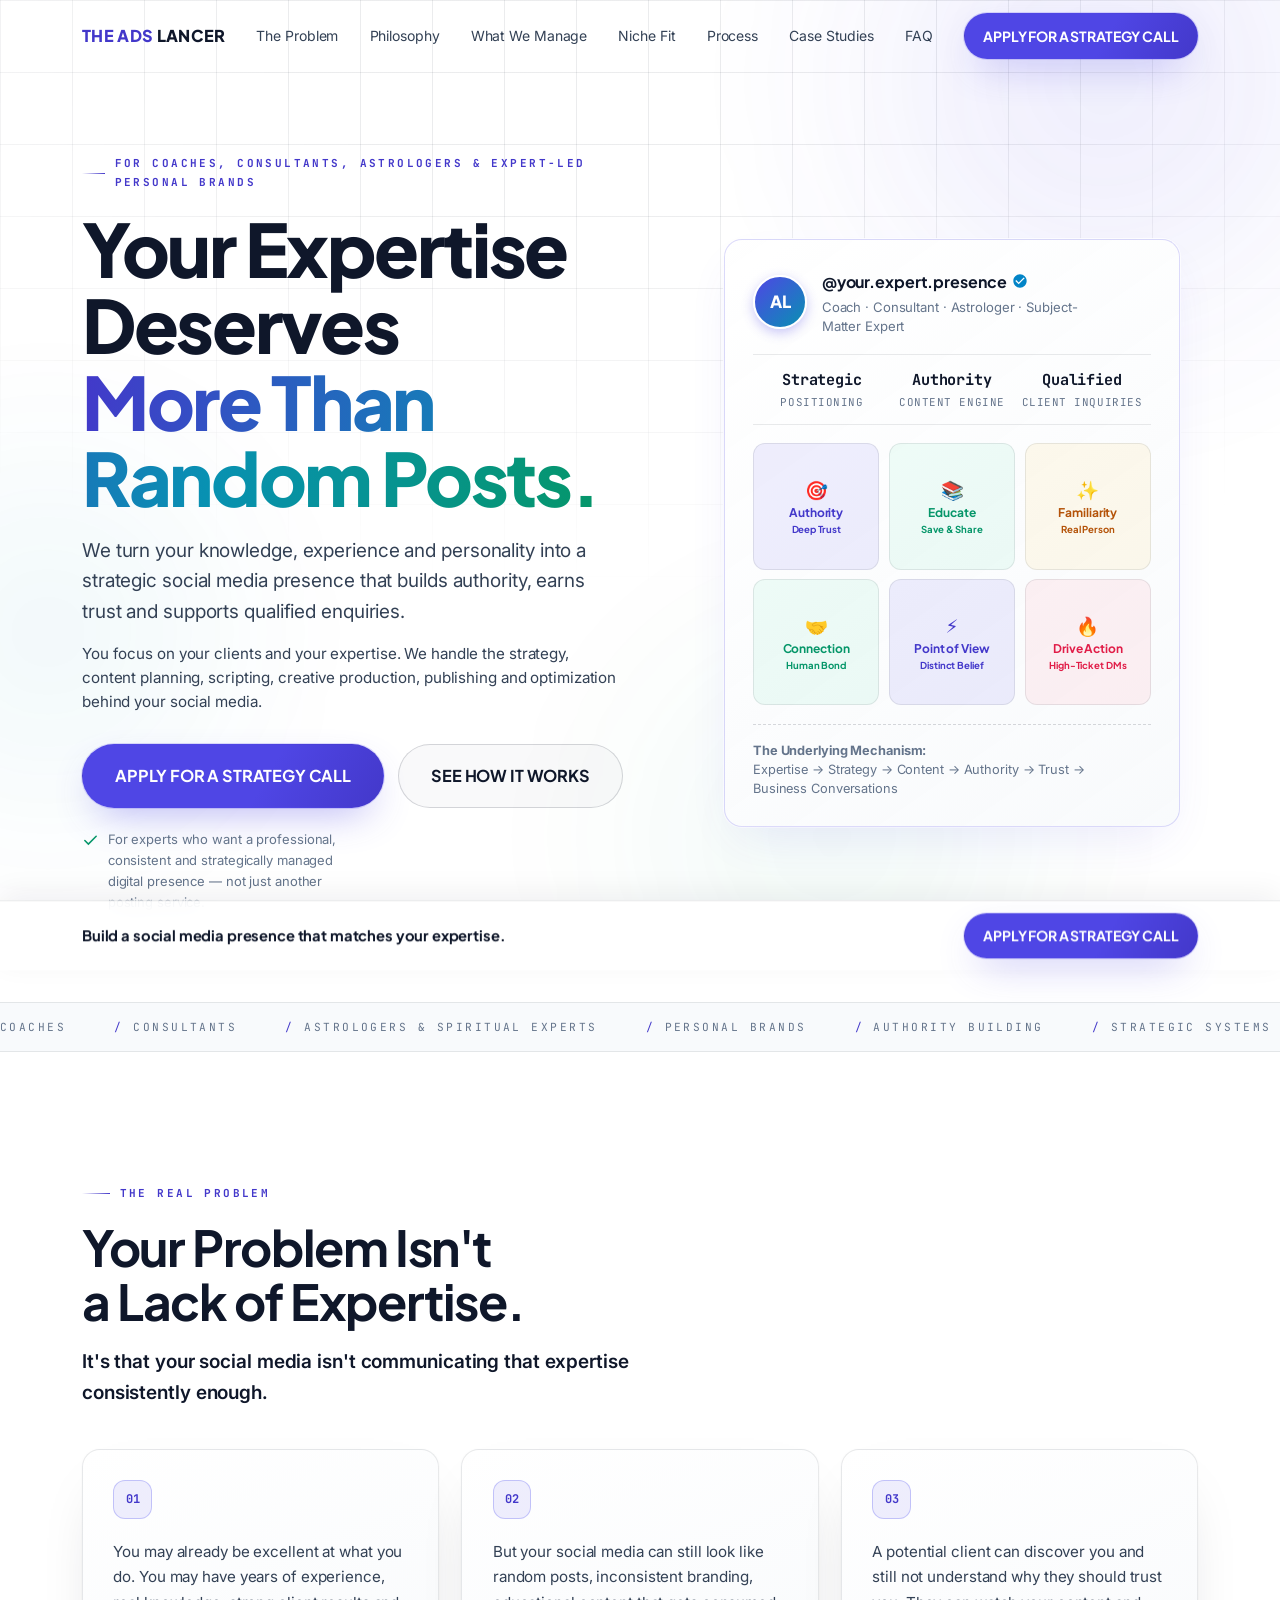
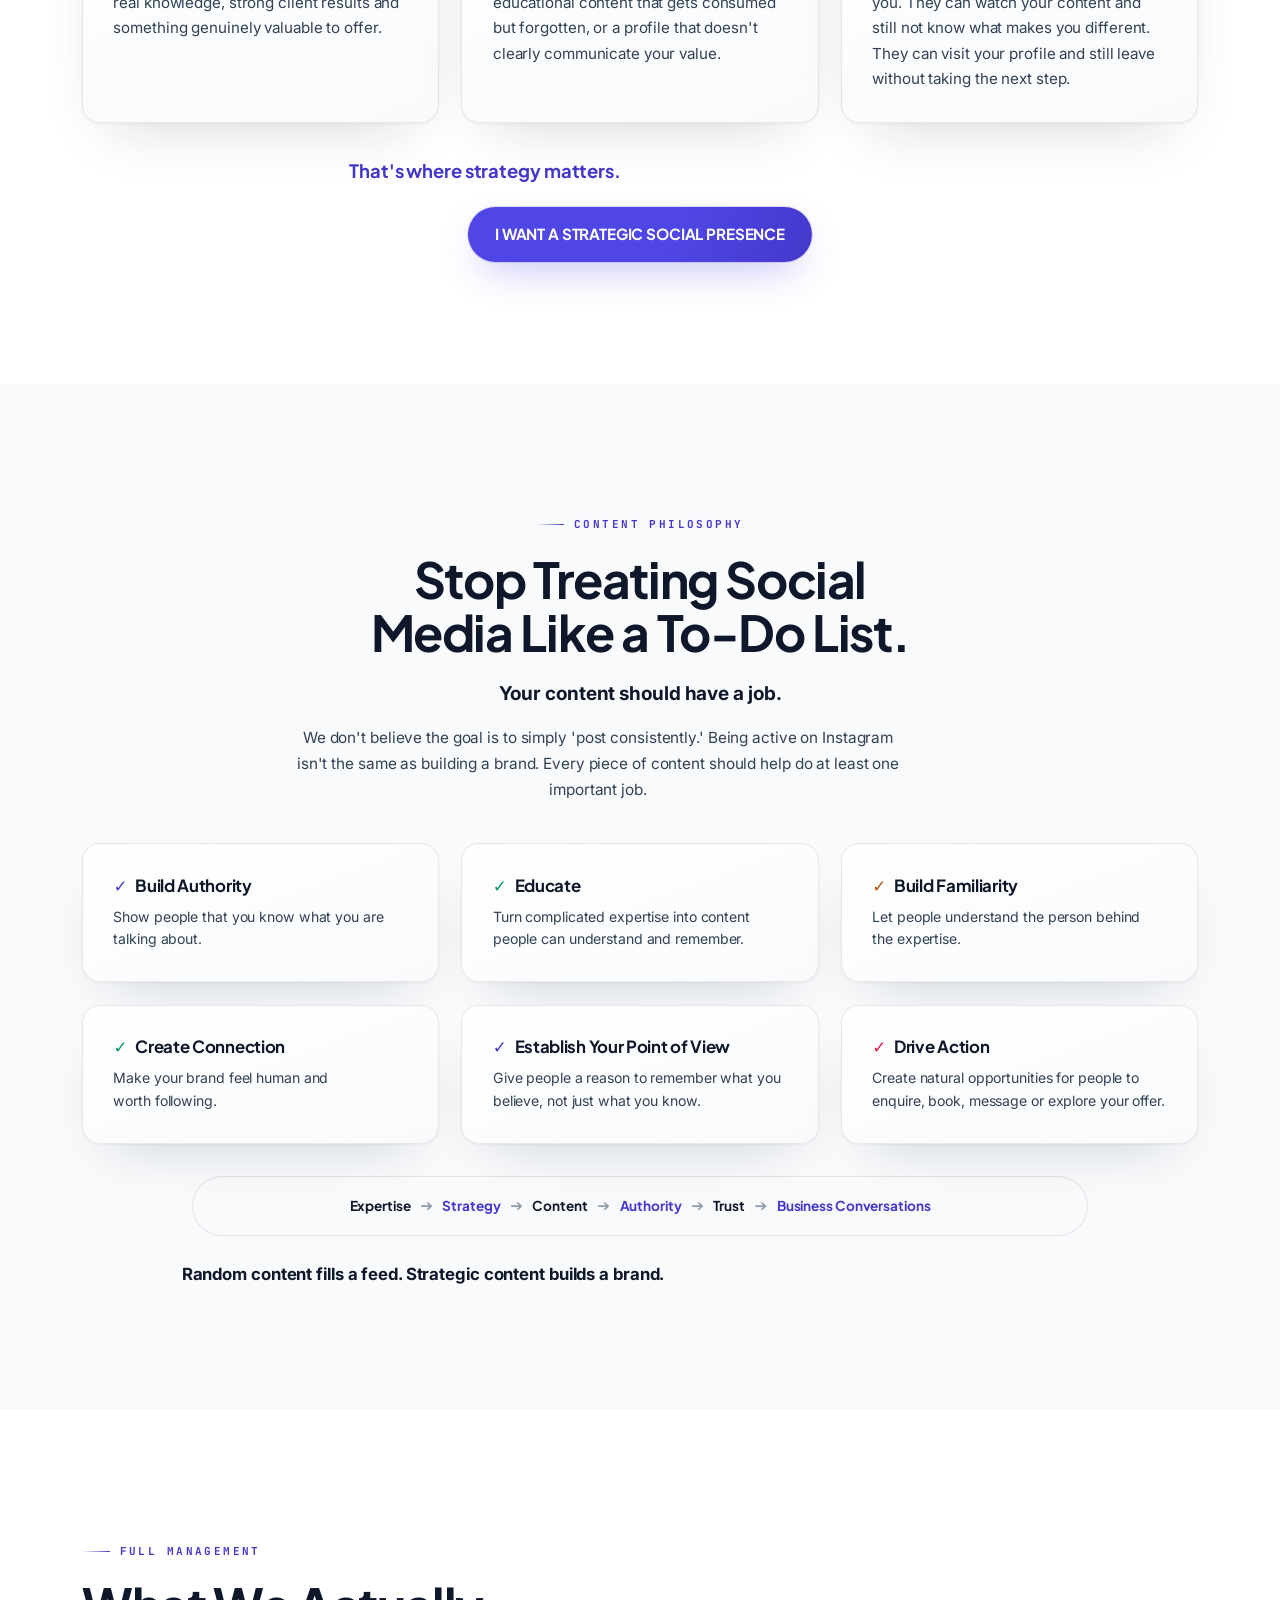
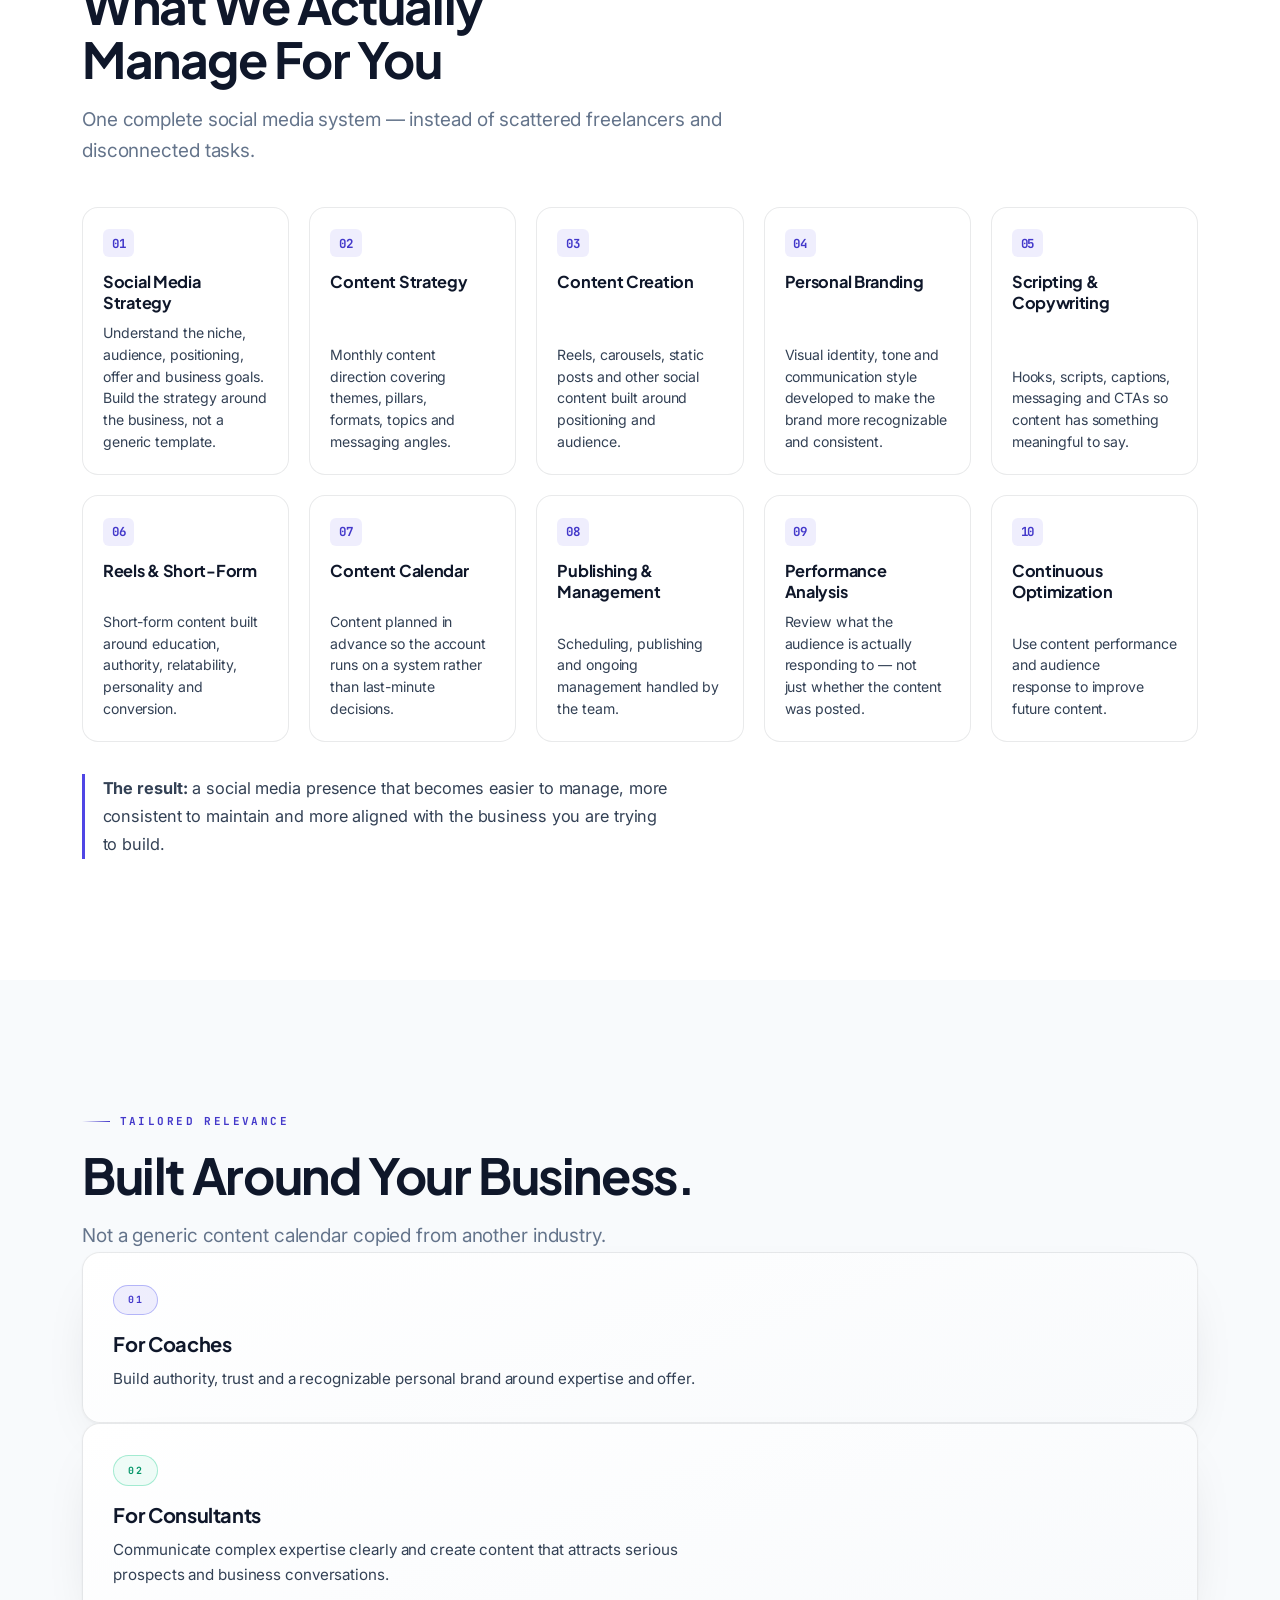
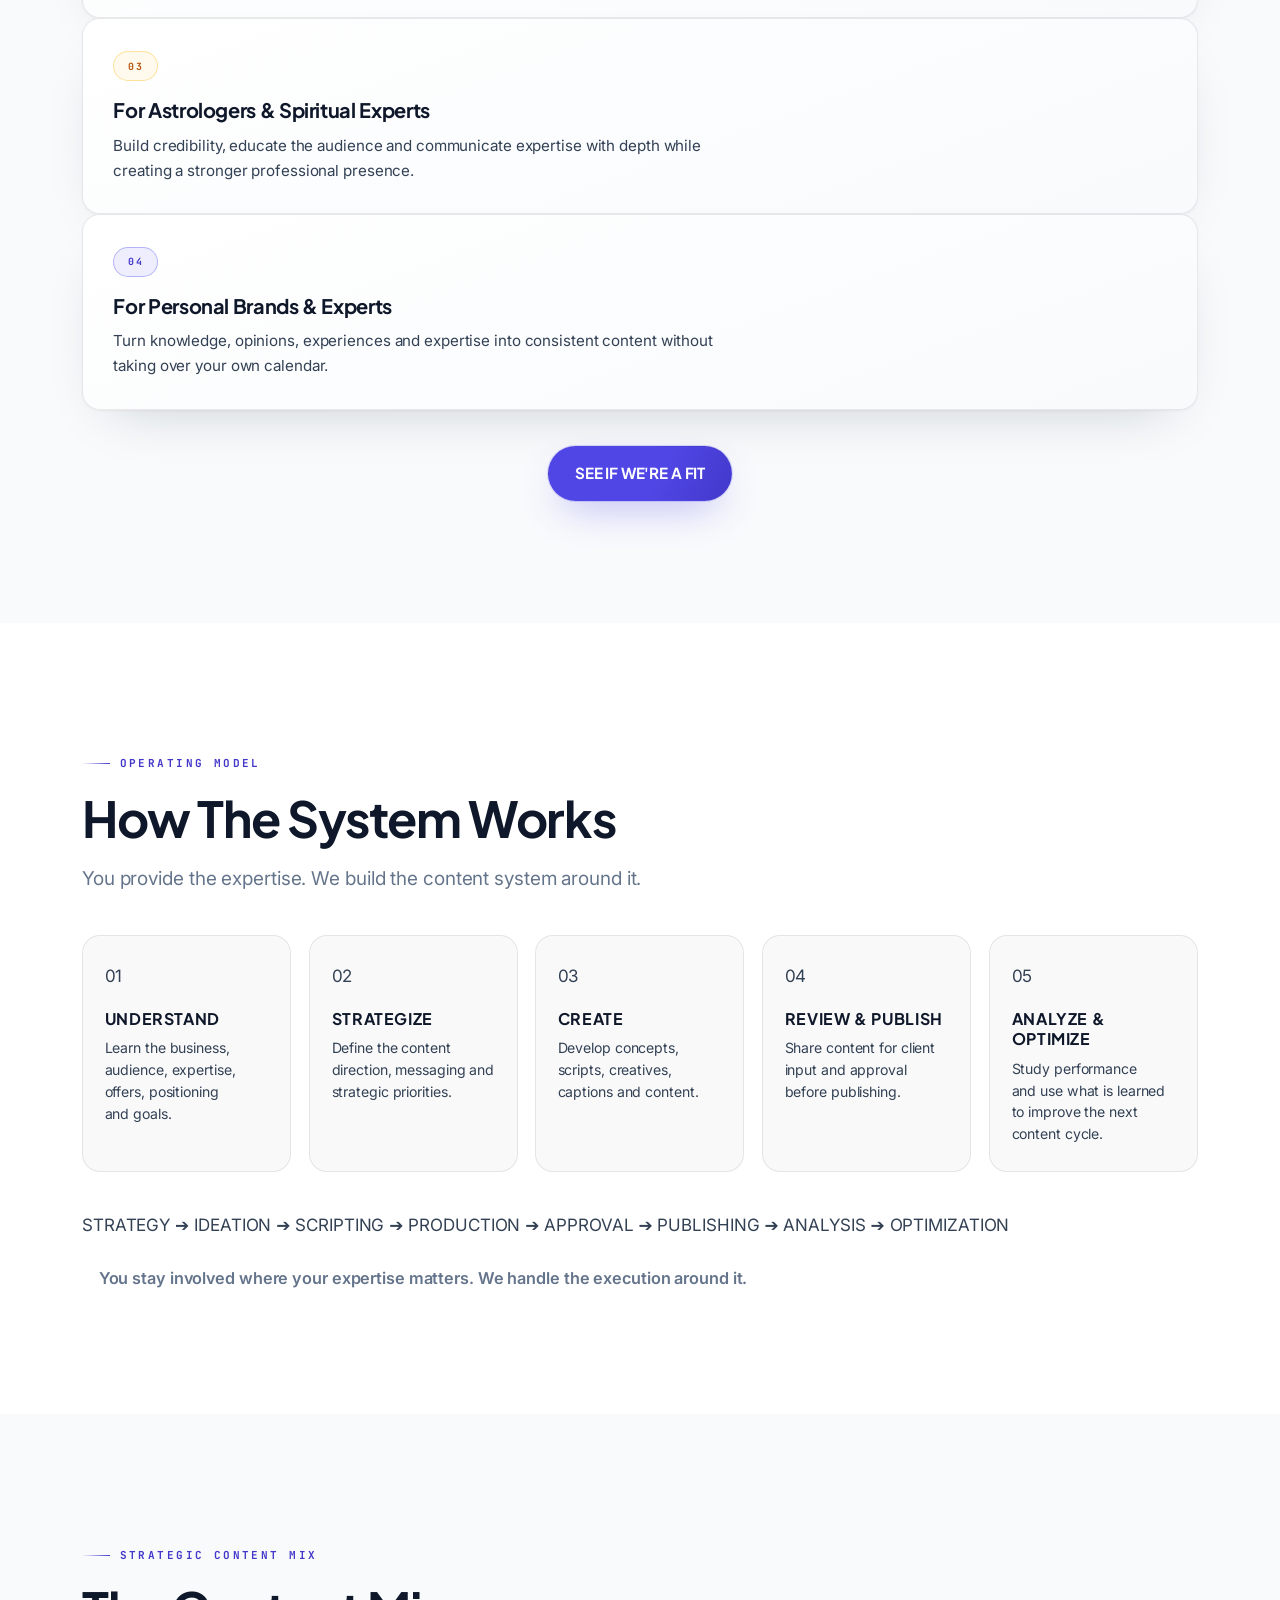
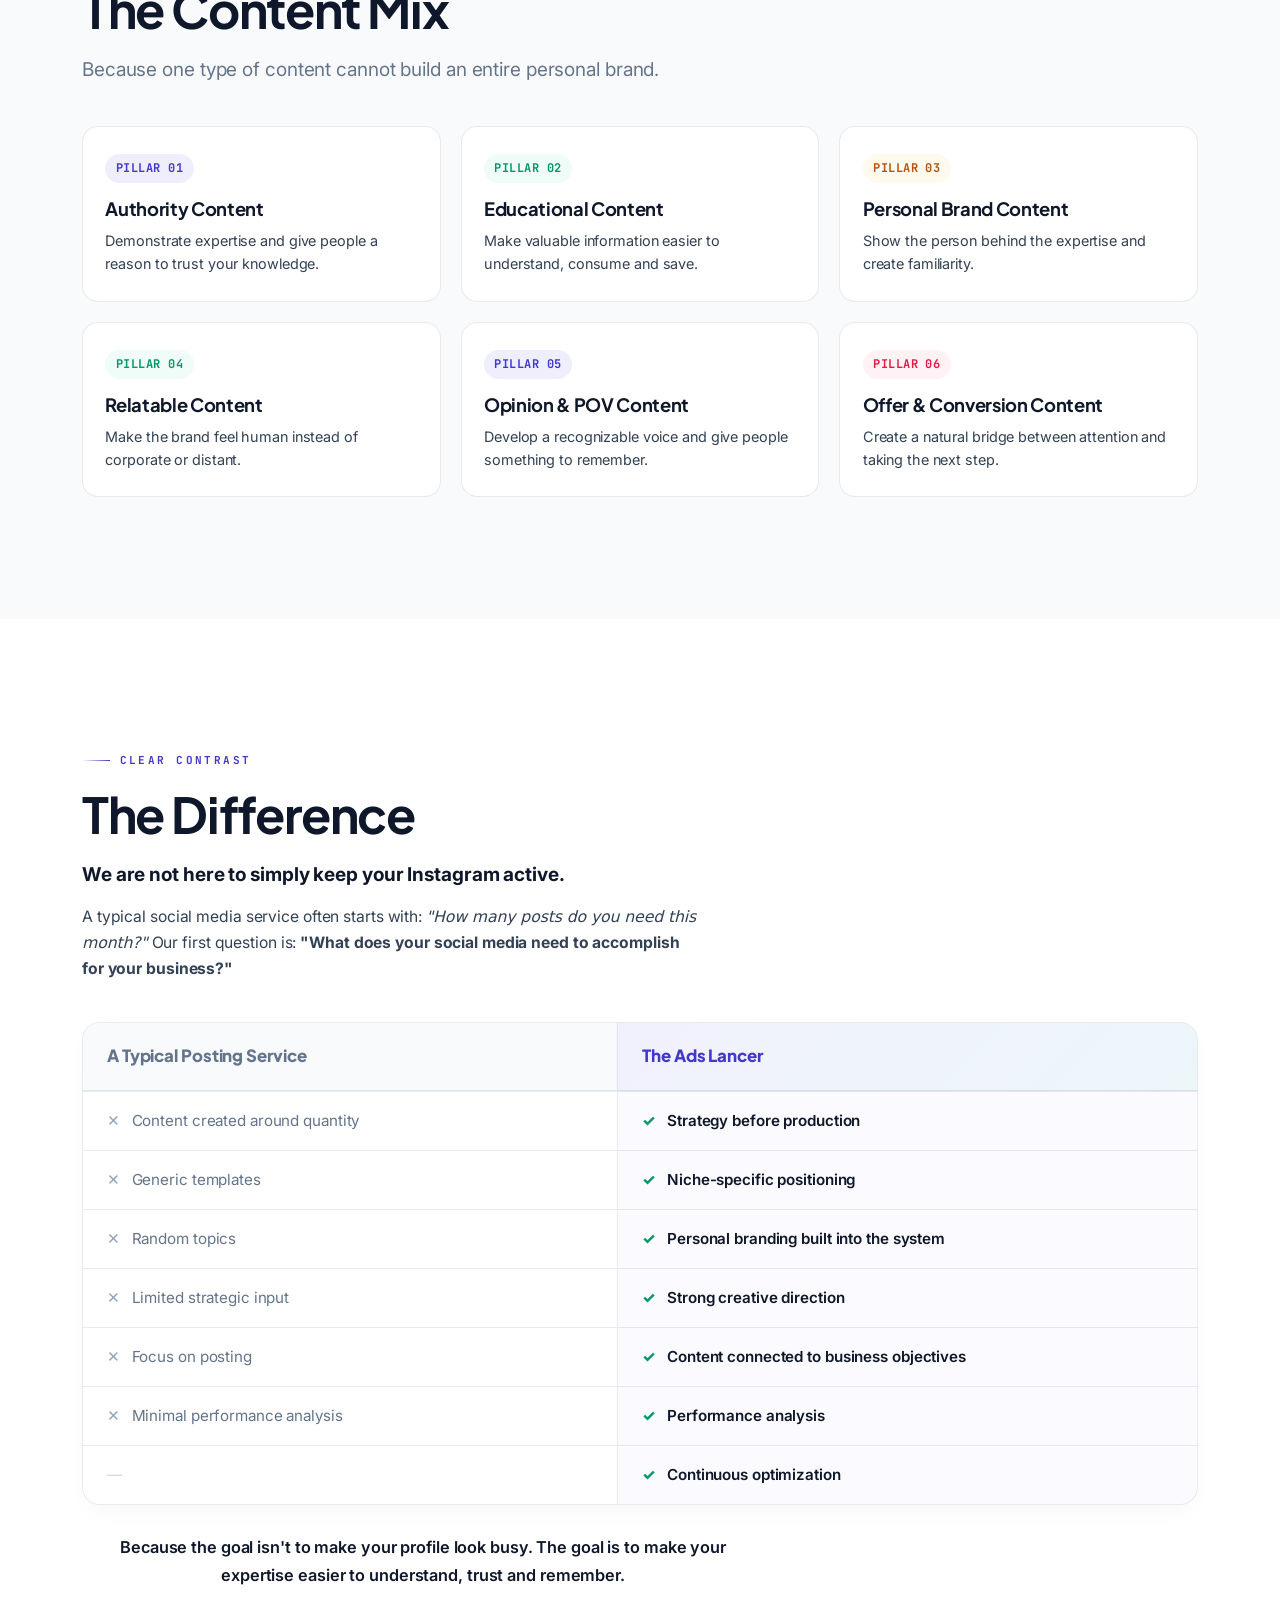
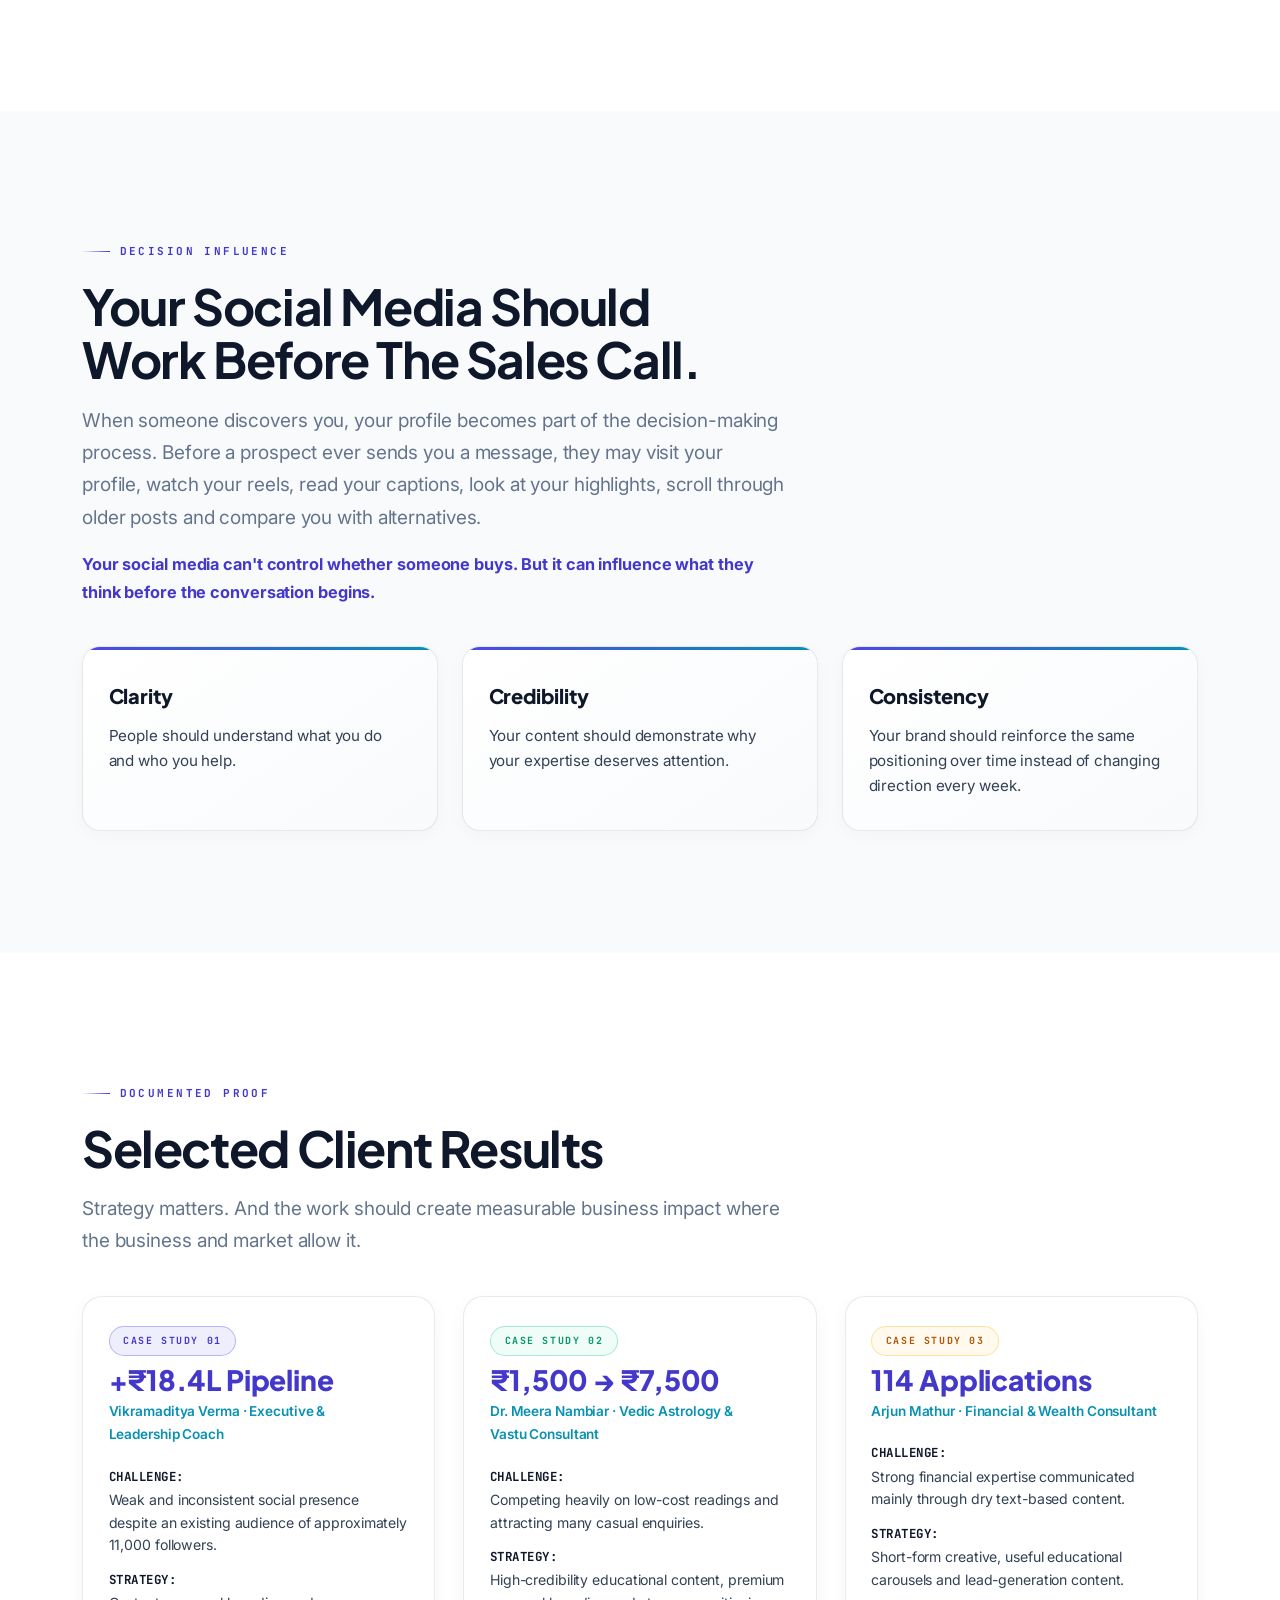
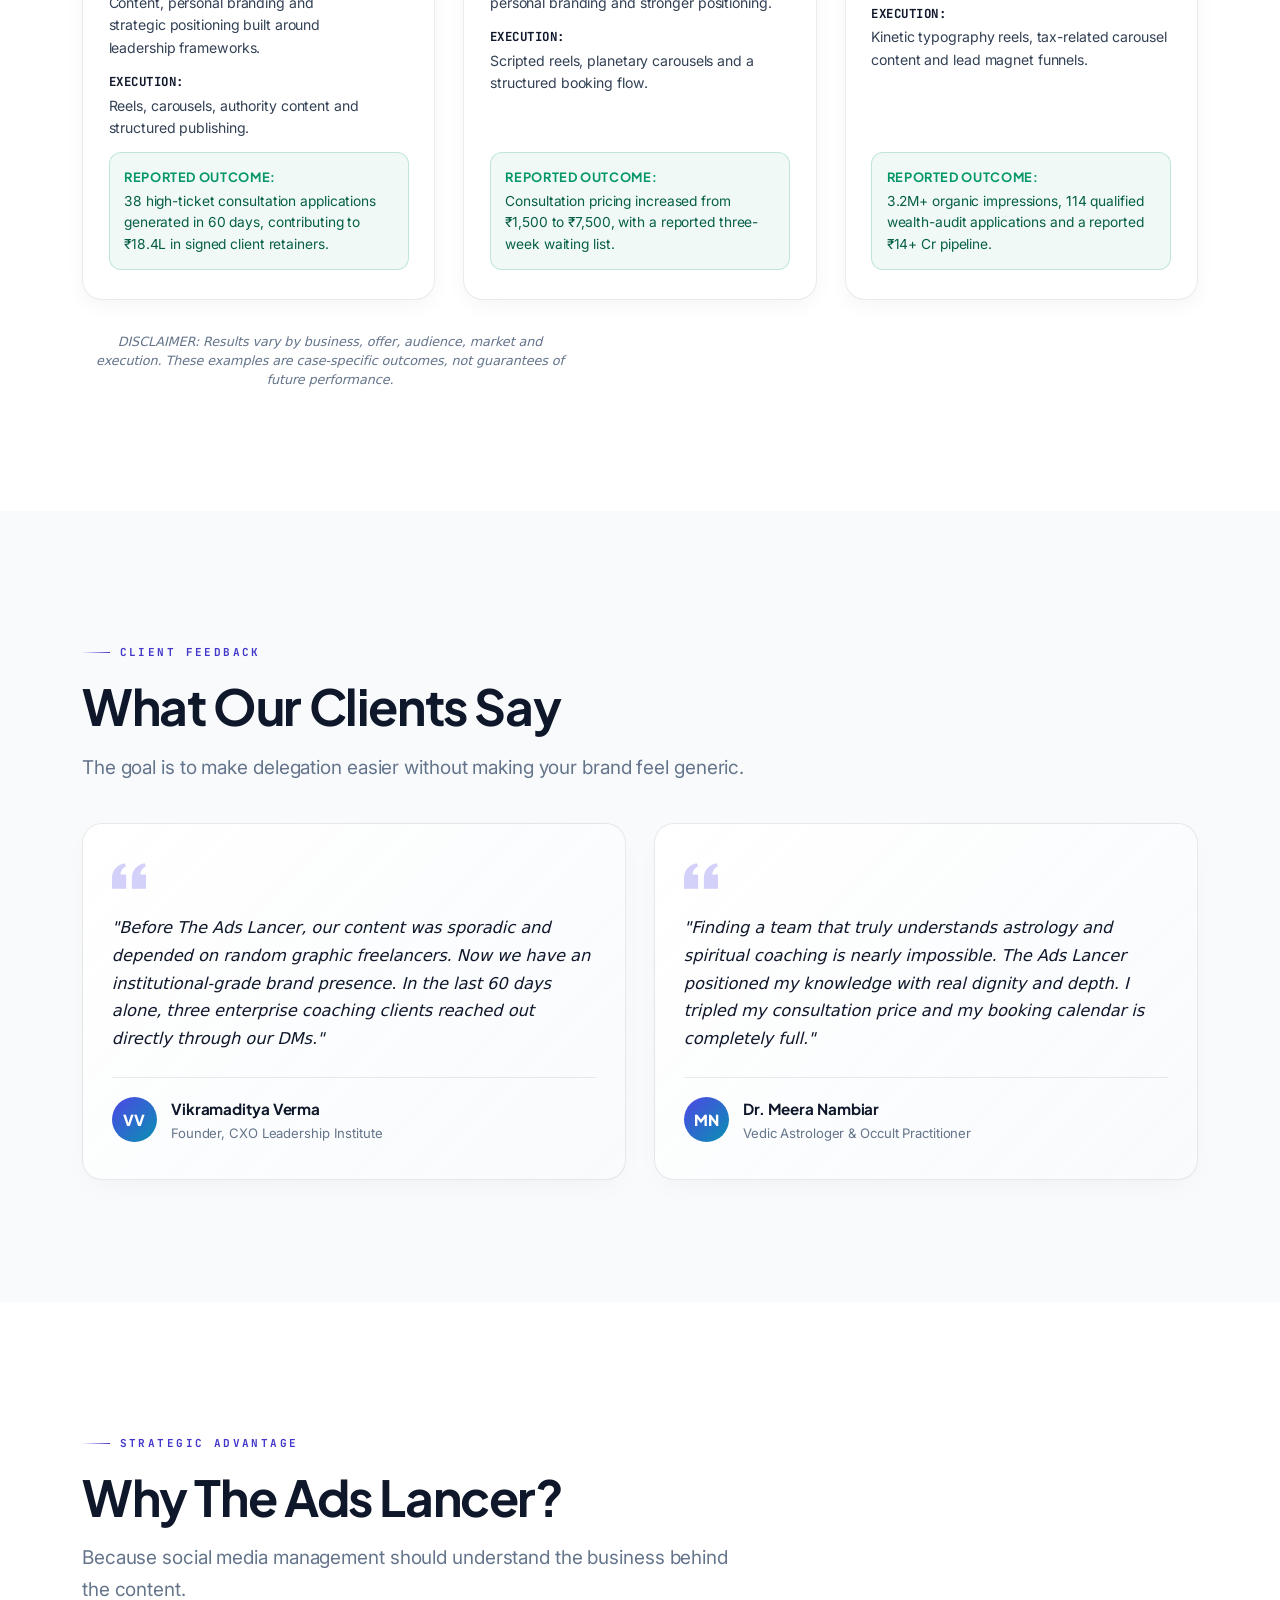
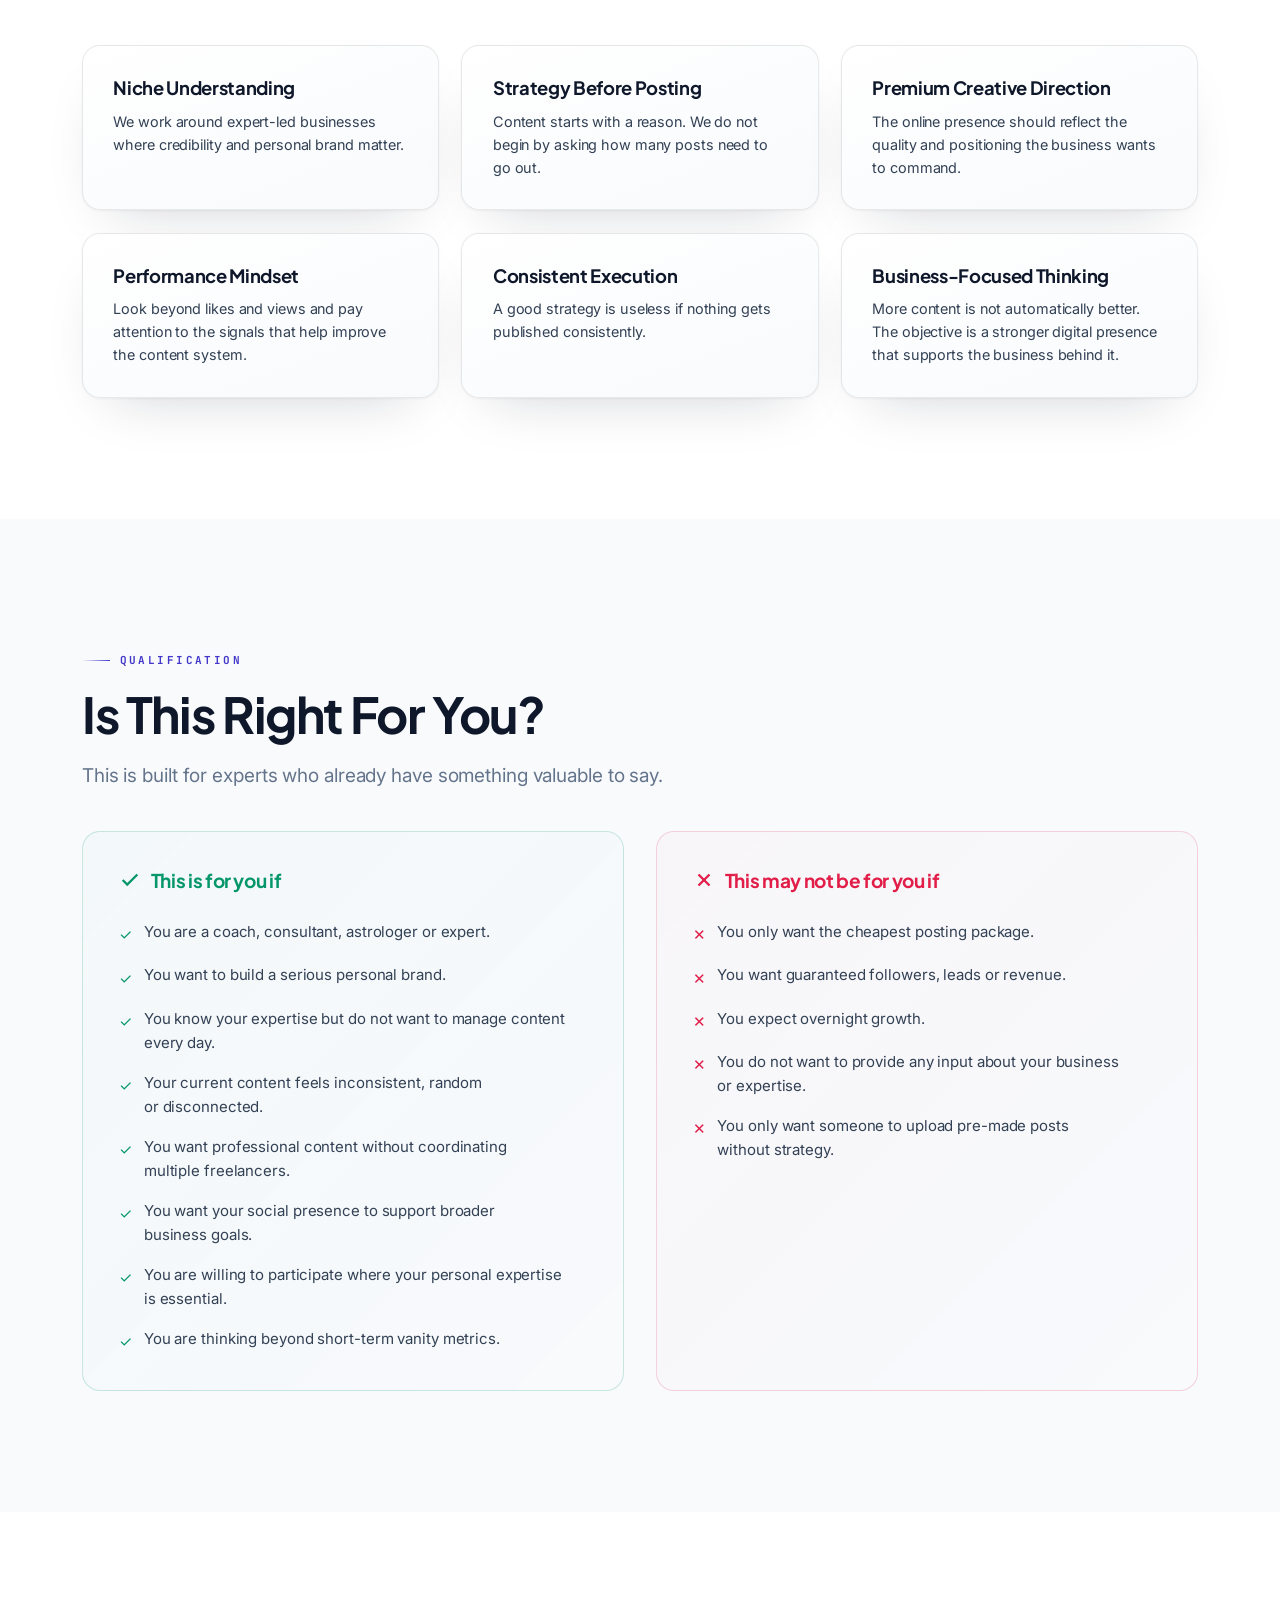
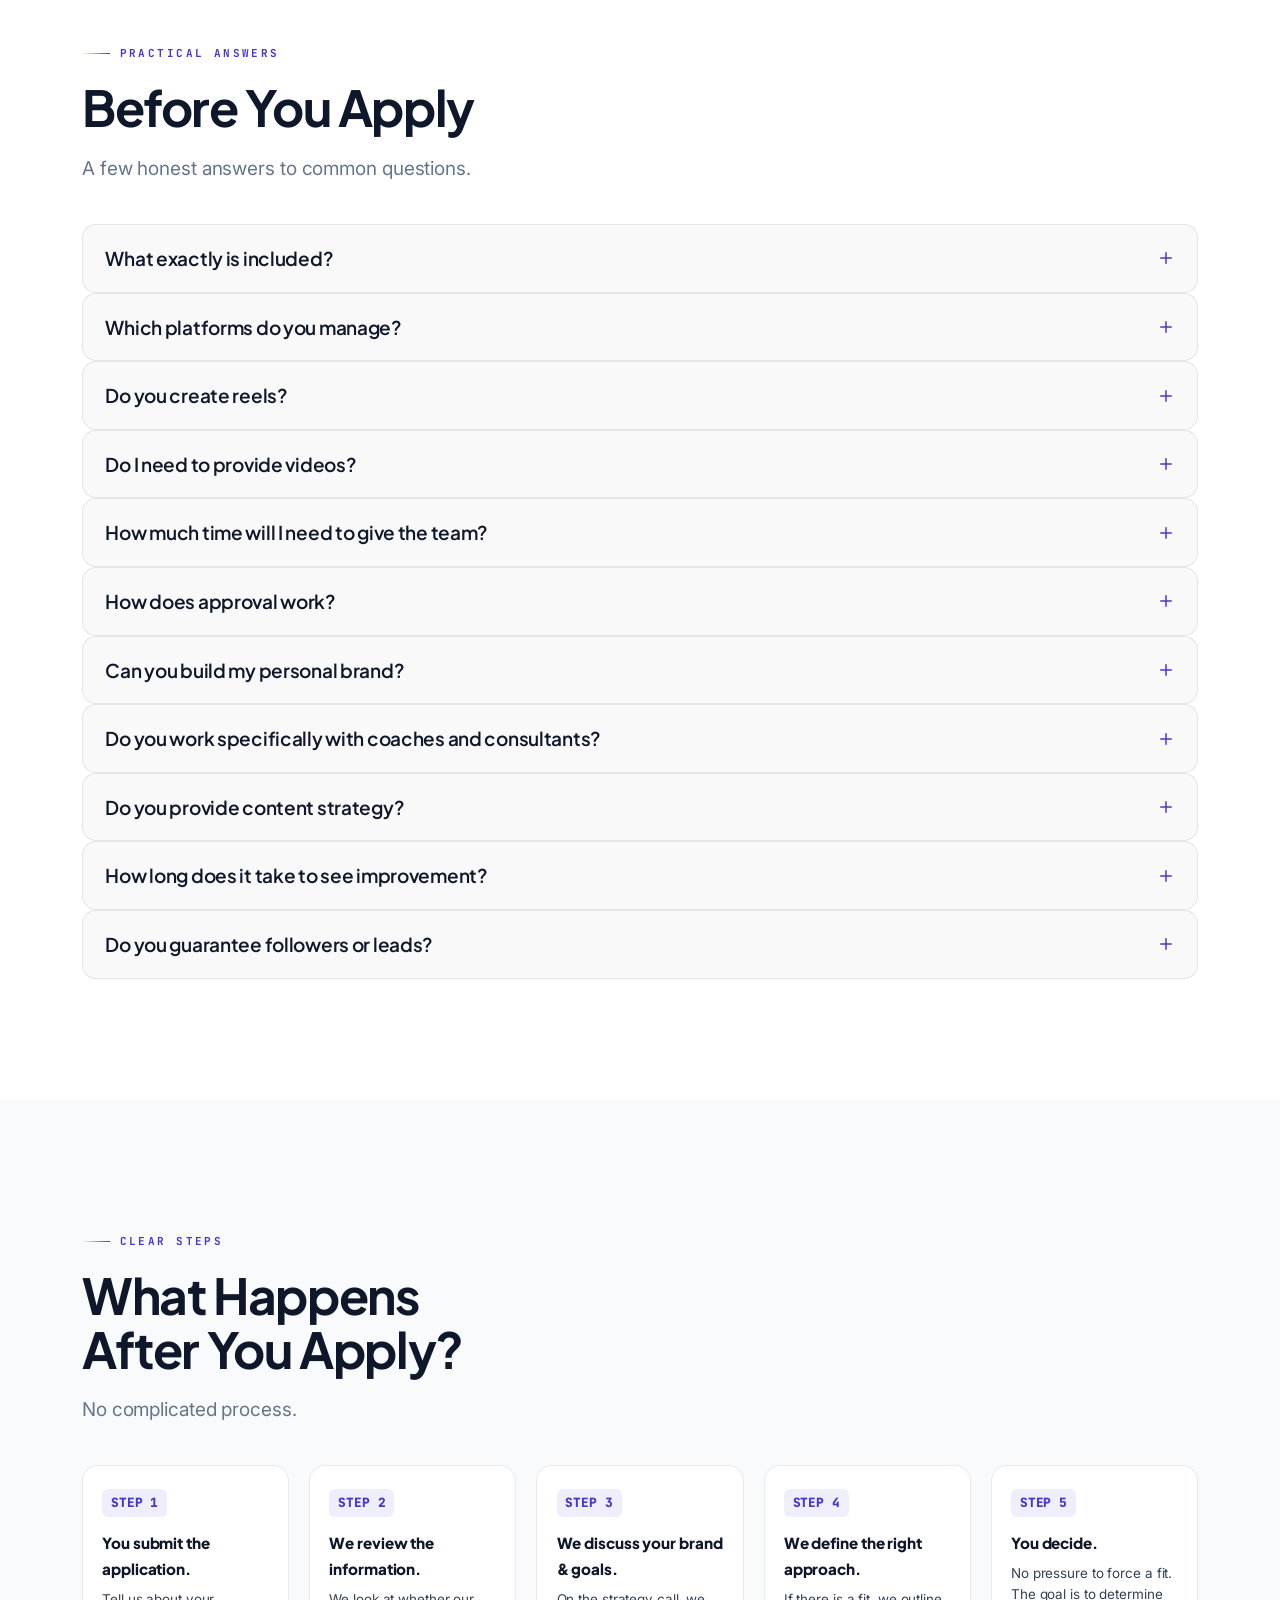
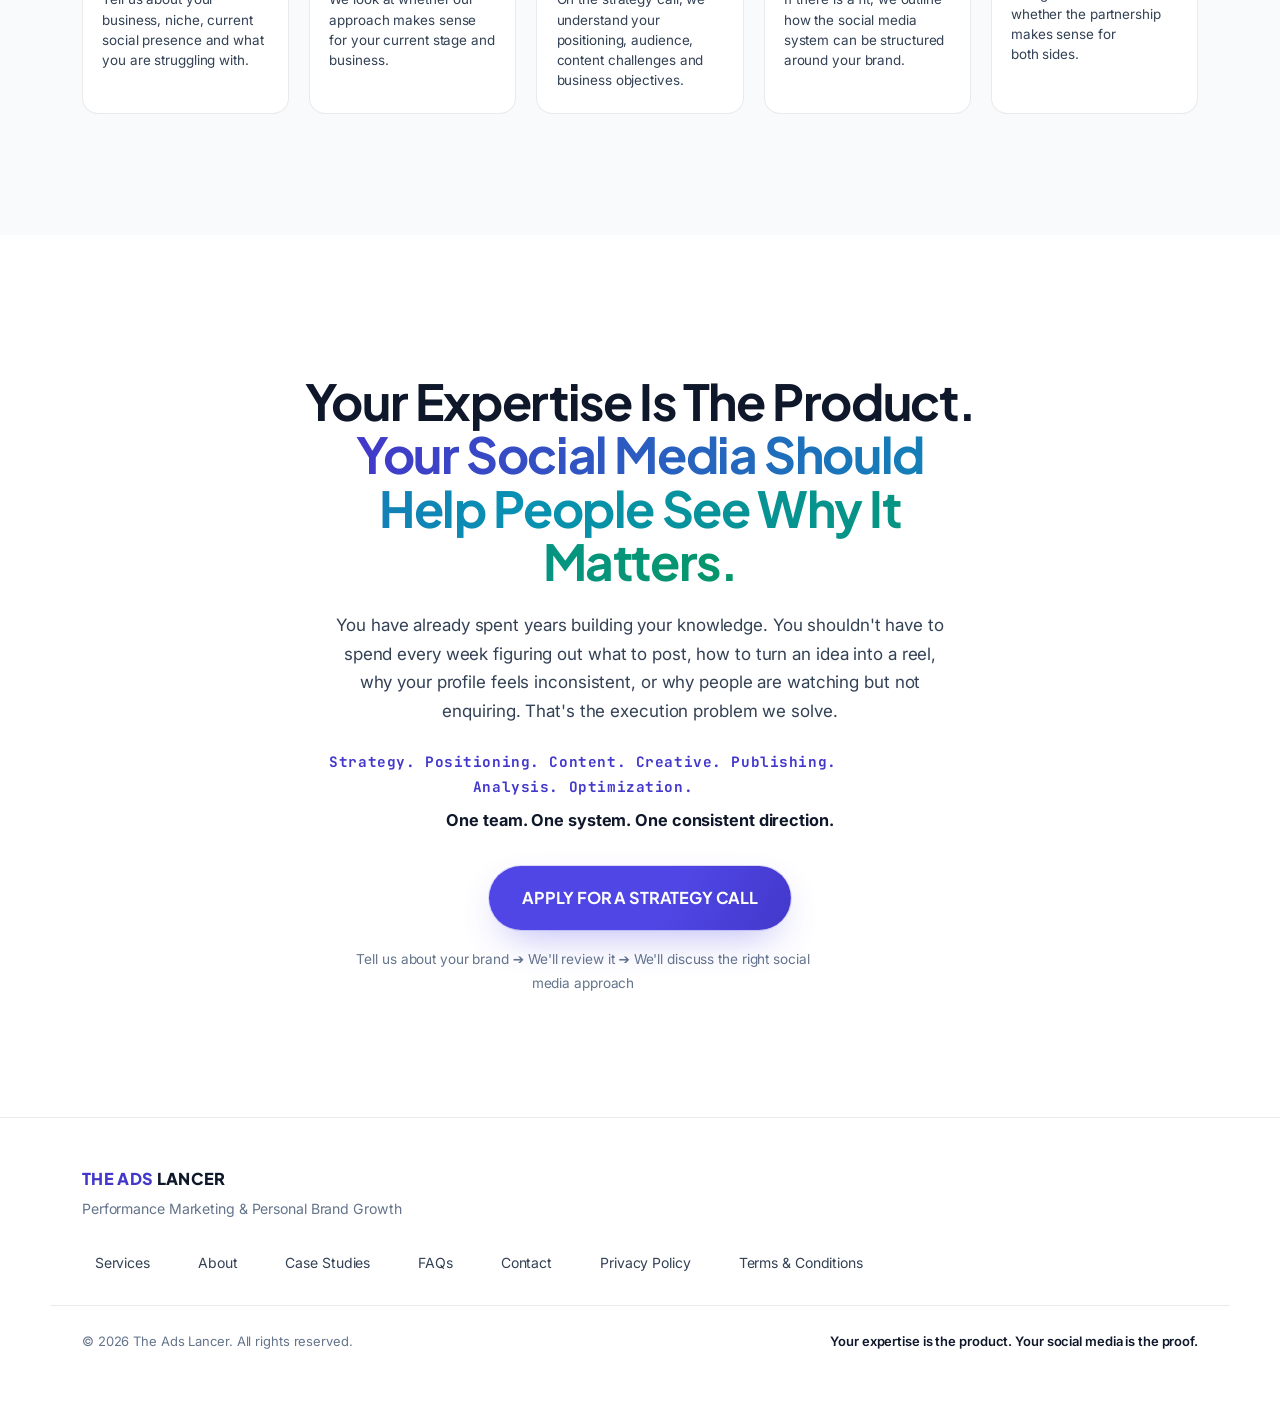
==== commit 1bc518d6: "feat: implement final landing page copy, 17 sections, and technical handoff requirements" ====
--- a/index.html
+++ b/index.html
@@ -3,19 +3,19 @@
   <head>
     <meta charset="utf-8" />
     <meta name="viewport" content="width=device-width, initial-scale=1" />
-    <title>The Ads Lancer — Social Media Management for Coaches, Consultants &amp; Experts</title>
-    <meta name="description" content="We help coaches, consultants, astrologers and personal-brand experts turn social media into an authority-building, client-generation platform — not just another content calendar." />
+    <title>The Ads Lancer — Social Media Presence for Coaches, Consultants &amp; Experts</title>
+    <meta name="description" content="We turn your knowledge, experience and personality into a strategic social media presence that builds authority, earns trust and supports qualified enquiries." />
     <meta name="author" content="The Ads Lancer" />
-    <meta property="og:title" content="The Ads Lancer — Social Media Management for Coaches, Consultants &amp; Experts" />
-    <meta property="og:description" content="Strategy, content and personal branding for expert-led businesses — built as one system, not a pile of random posts." />
+    <meta property="og:title" content="The Ads Lancer — Strategic Social Media Management" />
+    <meta property="og:description" content="We turn your expertise into a strategic social media presence that builds authority, earns trust and supports qualified enquiries." />
     <meta property="og:type" content="website" />
     <meta name="twitter:card" content="summary_large_image" />
     <link rel="icon" href="favicon.svg" type="image/svg+xml" />
     <link rel="stylesheet" href="site.css" />
     <style>
-      /* Page-specific conversion enhancements */
+      /* Component layout refinements */
       .ig-preview-box {
-        background: linear-gradient(145deg, rgba(255, 255, 255, 0.96), rgba(248, 250, 252, 0.9));
+        background: linear-gradient(145deg, rgba(255, 255, 255, 0.98), rgba(248, 250, 252, 0.92));
         border: 1px solid rgba(79, 70, 229, 0.2);
         border-radius: var(--radius);
         box-shadow: 0 20px 50px -15px rgba(79, 70, 229, 0.12), 0 0 0 1px rgba(255, 255, 255, 0.85);
@@ -55,52 +55,67 @@
       .ig-tile:hover { transform: translateY(-3px); box-shadow: 0 8px 20px rgba(15, 23, 42, 0.08); }
       .ig-tile-icon { font-size: 1.15rem; margin-bottom: 0.25rem; }
 
-      .niche-grid { display: grid; gap: 1.4rem; margin-top: var(--space-6); grid-template-columns: 1fr; }
-      @media (min-width: 680px) { .niche-grid { grid-template-columns: repeat(2, 1fr); } }
-
-      .proof-metric {
-        font-family: var(--font-display); font-size: 1.6rem; font-weight: 800; color: var(--accent-bright); line-height: 1.2;
+      /* Dialog modal adjustments */
+      dialog#apply-modal {
+        border: none;
+        border-radius: 20px;
+        padding: 0;
+        max-width: 38rem;
+        width: 92vw;
+        background: transparent;
+        box-shadow: 0 25px 60px -15px rgba(15, 23, 42, 0.35);
       }
-
-      /* Workflow Chain */
-      .workflow-pill-wrap {
-        display: flex; flex-wrap: wrap; justify-content: center; align-items: center; gap: 0.65rem;
-        margin-top: 1.25rem; font-family: var(--font-mono); font-size: 0.8rem; font-weight: 700;
-        letter-spacing: 0.06em;
+      dialog#apply-modal::backdrop {
+        background: rgba(15, 23, 42, 0.65);
+        backdrop-filter: blur(6px);
       }
-      .wf-item {
-        background: #ffffff; padding: 0.55rem 1rem; border-radius: 999px;
-        border: 1px solid var(--line); box-shadow: 0 2px 6px rgba(15,23,42,0.04);
+      .modal-box {
+        background: #ffffff;
+        border-radius: 20px;
+        padding: clamp(1.4rem, 3.5vw, 2.25rem);
+        max-height: 90vh;
+        overflow-y: auto;
+        border: 1px solid var(--line);
+      }
+      .modal-header {
+        display: flex;
+        align-items: flex-start;
+        justify-content: space-between;
+        gap: 1rem;
+        margin-bottom: 1.25rem;
+        padding-bottom: 1rem;
+        border-bottom: 1px solid var(--line);
+      }
+      .modal-close {
+        background: var(--surface-2);
+        border: 1px solid var(--line);
+        border-radius: 999px;
+        width: 2.2rem;
+        height: 2.2rem;
+        display: grid;
+        place-items: center;
+        cursor: pointer;
+        color: var(--muted);
+        transition: color 0.2s, background 0.2s;
+        flex-shrink: 0;
+      }
+      .modal-close:hover {
         color: var(--ink);
+        background: var(--line);
       }
-      .wf-arrow { color: var(--accent-bright); font-size: 0.95rem; }
-
-      /* Interactive Estimator */
-      .estimator-box {
-        background: linear-gradient(135deg, rgba(79,70,229,0.05), rgba(8,145,178,0.05));
-        border: 1px solid rgba(79,70,229,0.2); border-radius: 18px;
-        padding: clamp(1.5rem, 3vw, 2.25rem); margin-top: var(--space-5);
+      .success-box {
+        text-align: center;
+        padding: 2.5rem 1rem;
       }
-      .estimator-grid {
-        display: grid; grid-template-columns: 1fr; gap: 2rem; align-items: center;
-      }
-      @media (min-width: 820px) { .estimator-grid { grid-template-columns: 1.2fr 1fr; } }
-      .estimator-metrics {
-        background: #ffffff; border: 1px solid var(--line); border-radius: 14px;
-        padding: 1.5rem; text-align: center; box-shadow: 0 10px 30px -10px rgba(79,70,229,0.15);
-      }
-
-      /* Smooth Form Control Styling */
-      .modal-inner { max-width: 34rem; }
-      .field label { display: block; font-size: 0.82rem; font-weight: 600; color: var(--ink); margin-bottom: 0.35rem; }
-      .field input, .field select {
-        width: 100%; padding: 0.72rem 0.9rem; border: 1px solid var(--line);
-        border-radius: 10px; background: #ffffff; font-size: 0.92rem; color: var(--ink);
-        transition: border-color 0.2s ease, box-shadow 0.2s ease;
-      }
-      .field input:focus, .field select:focus {
-        outline: none; border-color: var(--accent);
-        box-shadow: 0 0 0 3px rgba(79,70,229,0.14);
+      .success-icon {
+        width: 4rem;
+        height: 4rem;
+        margin: 0 auto 1.25rem;
+        border-radius: 999px;
+        background: rgba(5, 150, 105, 0.1);
+        color: var(--good);
+        display: grid;
+        place-items: center;
       }
     </style>
   </head>
@@ -111,22 +126,23 @@
 
 <a href="#top" class="skip-link">Skip to main content</a>
 
-<!-- NAVIGATION -->
+<!-- SITE HEADER -->
 <header class="site-header">
   <div class="container nav-flex">
     <a href="#top" class="brand-logo"><span class="logo-accent">THE ADS</span> LANCER</a>
     <nav class="nav-links" aria-label="Primary">
       <a href="#problem" class="nav-link">The Problem</a>
-      <a href="#services" class="nav-link">Services</a>
+      <a href="#philosophy" class="nav-link">Philosophy</a>
+      <a href="#what-we-manage" class="nav-link">What We Manage</a>
+      <a href="#niche-fit" class="nav-link">Niche Fit</a>
       <a href="#process" class="nav-link">Process</a>
-      <a href="#proof" class="nav-link">Proof</a>
-      <a href="#fit" class="nav-link">Who It's For</a>
+      <a href="#case-studies" class="nav-link">Case Studies</a>
       <a href="#faq" class="nav-link">FAQ</a>
     </nav>
     <div style="display:flex;align-items:center;gap:0.6rem">
-      <button type="button" class="btn btn-accent btn-md nav-cta open-apply-modal">GET MY SOCIAL MEDIA STRATEGY</button>
+      <button type="button" class="btn btn-accent btn-md nav-cta open-apply-modal">APPLY FOR A STRATEGY CALL</button>
       <button type="button" id="mobile-toggle" class="mobile-toggle" aria-label="Open navigation menu" aria-expanded="false" aria-controls="mobile-drawer">
-        <svg width="20" height="20" viewBox="0 0 24 24" fill="none" stroke="currentColor" stroke-width="2" stroke-linecap="round" aria-hidden="true" focusable="false"><line x1="4" x2="20" y1="6" y2="6"/><line x1="4" x2="20" y1="12" y2="12"/><line x1="4" x2="20" y1="18" y2="18"/></svg>
+        <svg width="20" height="20" viewBox="0 0 24 24" fill="none" stroke="currentColor" stroke-width="2" stroke-linecap="round" aria-hidden="true"><line x1="4" x2="20" y1="6" y2="6"/><line x1="4" x2="20" y1="12" y2="12"/><line x1="4" x2="20" y1="18" y2="18"/></svg>
       </button>
     </div>
   </div>
@@ -135,110 +151,106 @@
       <nav aria-label="Mobile">
         <ul class="mobile-nav-list">
           <li><a href="#problem" class="nav-link">The Problem</a></li>
-          <li><a href="#services" class="nav-link">Services</a></li>
+          <li><a href="#philosophy" class="nav-link">Philosophy</a></li>
+          <li><a href="#what-we-manage" class="nav-link">What We Manage</a></li>
+          <li><a href="#niche-fit" class="nav-link">Niche Fit</a></li>
           <li><a href="#process" class="nav-link">Process</a></li>
-          <li><a href="#proof" class="nav-link">Proof</a></li>
-          <li><a href="#fit" class="nav-link">Who It's For</a></li>
+          <li><a href="#case-studies" class="nav-link">Case Studies</a></li>
           <li><a href="#faq" class="nav-link">FAQ</a></li>
-          <li style="margin-top:0.6rem"><button type="button" class="btn btn-accent btn-md open-apply-modal" style="width:100%">GET MY SOCIAL MEDIA STRATEGY</button></li>
+          <li style="margin-top:0.6rem">
+            <button type="button" class="btn btn-accent btn-md open-apply-modal" style="width:100%">APPLY FOR A STRATEGY CALL</button>
+          </li>
         </ul>
       </nav>
     </div>
   </div>
 </header>
 
-<main>
-  <!-- 1. HERO SECTION -->
-  <section id="top" class="hero">
+<main id="top">
+
+  <!-- 01. HERO SECTION -->
+  <section class="hero">
     <div class="container hero-grid">
       <div class="reveal">
-        <span class="pill tone-accent"><span class="dot"><i></i><i></i></span> FOR COACHES, CONSULTANTS, ASTROLOGERS &amp; PERSONAL BRANDS</span>
-        <h1 style="margin-top:1rem">Turn Your Social Media Into<br><span class="gradient-text">Your Personal Brand's Growth Engine.</span></h1>
-        <p class="lead">We manage the entire social media presence for coaches, consultants, astrologers and experts — strategy, content planning, creative production, posting and optimization, run as one system instead of scattered tasks.</p>
+        <span class="eyebrow">FOR COACHES, CONSULTANTS, ASTROLOGERS &amp; EXPERT-LED PERSONAL BRANDS</span>
+        <h1 style="margin-top:1.1rem">Your Expertise Deserves<br><span class="gradient-text">More Than Random Posts.</span></h1>
         
-        <div class="hero-actions">
-          <button type="button" class="btn btn-accent btn-xl open-apply-modal">GET MY SOCIAL MEDIA STRATEGY</button>
-          <a href="#process" class="btn btn-ghost btn-xl">SEE HOW WE WORK</a>
-        </div>
-
-        <p class="hero-note" style="margin-top: 1rem; font-size: var(--fs-caption); color: var(--muted); display:flex; align-items:flex-start; gap:0.5rem">
-          <svg width="16" height="16" viewBox="0 0 24 24" fill="none" stroke="currentColor" stroke-width="2" stroke-linecap="round" style="color:var(--good);flex-shrink:0;margin-top:0.2rem"><polyline points="20 6 9 17 4 12"/></svg>
-          <span><strong>Credibility:</strong> Built for coaches, consultants, astrologers &amp; personal brands with real expertise to communicate.</span>
+        <p class="lead" style="margin-top:1.25rem">
+          We turn your knowledge, experience and personality into a strategic social media presence that builds authority, earns trust and supports qualified enquiries.
         </p>
         
-        <p class="hero-note" style="margin-top: 0.5rem; font-size: var(--fs-caption); color: var(--muted); display:flex; align-items:flex-start; gap:0.5rem">
-          <svg width="16" height="16" viewBox="0 0 24 24" fill="none" stroke="currentColor" stroke-width="2" stroke-linecap="round" style="color:var(--accent-bright);flex-shrink:0;margin-top:0.2rem"><circle cx="12" cy="12" r="10"/><line x1="12" y1="16" x2="12" y2="12"/><line x1="12" y1="8" x2="12.01" y2="8"/></svg>
-          <span><strong>Disclaimer:</strong> No guaranteed followers or overnight growth. We build the strategy and system — consistent growth follows the work.</span>
-        </p>
-
-        <!-- Stats intro and numbers -->
-        <p style="margin-top: var(--space-5); font-family: var(--font-mono); font-size: var(--fs-caption); color: var(--muted); letter-spacing: 0.03em;">
-          Backed by a performance marketing team already managing:
-        </p>
-        <div class="hero-stats" data-animate style="margin-top:0.75rem">
-          <div><div class="k"><span data-count="150" data-suffix="+">150+</span></div><div class="l">campaigns managed</div></div>
-          <div><div class="k">₹<span data-count="50" data-suffix="+ Cr">50+ Cr</span></div><div class="l">ad spend</div></div>
-          <div><div class="k">₹<span data-count="80" data-suffix="+ Cr">80+ Cr</span></div><div class="l">revenue generated</div></div>
-          <div><div class="k"><span data-count="5" data-suffix="x">5x</span></div><div class="l">best verified ROAS</div></div>
-        </div>
-      </div>
-
-      <!-- Hero Visual: Strategic Content Grid -->
+        <p style="margin-top:0.85rem;font-size:0.95rem;color:var(--text);line-height:1.6">
+          You focus on your clients and your expertise. We handle the strategy, content planning, scripting, creative production, publishing and optimization behind your social media.
+        </p>
+        
+        <div class="hero-actions" style="margin-top:1.85rem;display:flex;flex-wrap:wrap;gap:0.9rem">
+          <button type="button" class="btn btn-accent btn-xl open-apply-modal">APPLY FOR A STRATEGY CALL</button>
+          <a href="#process" class="btn btn-ghost btn-xl">SEE HOW IT WORKS</a>
+        </div>
+
+        <p class="hero-note" style="margin-top:1.35rem;font-size:var(--fs-caption);color:var(--muted);display:flex;align-items:flex-start;gap:0.55rem">
+          <svg width="17" height="17" viewBox="0 0 24 24" fill="none" stroke="currentColor" stroke-width="2.2" stroke-linecap="round" style="color:var(--good);flex-shrink:0;margin-top:0.15rem"><polyline points="20 6 9 17 4 12"/></svg>
+          <span>For experts who want a professional, consistent and strategically managed digital presence — not just another posting service.</span>
+        </p>
+      </div>
+
+      <!-- Hero Visual: Strategic Mechanism Display -->
       <div class="reveal">
-        <div class="ig-preview-box" data-animate style="max-width:28rem;margin-inline:auto;">
+        <div class="ig-preview-box" data-animate style="max-width:28.5rem;margin-inline:auto;">
           <div class="ig-header-row">
             <div class="ig-avatar">AL</div>
             <div>
               <p class="ig-handle">
-                @your.expert.brand
+                @your.expert.presence
                 <svg class="ig-badge-verified" width="16" height="16" viewBox="0 0 24 24" fill="currentColor"><path d="M12 2C6.48 2 2 6.48 2 12s4.48 10 10 10 10-4.48 10-10S17.52 2 12 2zm-2 15l-5-5 1.41-1.41L10 14.17l7.59-7.59L19 8l-9 9z"/></svg>
               </p>
-              <p class="ig-bio">Coach · Consultant · Expert — helping clients get real results.</p>
+              <p class="ig-bio">Coach · Consultant · Astrologer · Subject-Matter Expert</p>
             </div>
           </div>
 
           <div class="ig-stats-strip">
-            <div><div class="ig-stats-num">124</div><div class="ig-stats-label">Strategic Posts</div></div>
-            <div><div class="ig-stats-num">48.2k</div><div class="ig-stats-label">Audience</div></div>
-            <div><div class="ig-stats-num">₹18.4L</div><div class="ig-stats-label">Inbound Deals</div></div>
+            <div><div class="ig-stats-num">Strategic</div><div class="ig-stats-label">Positioning</div></div>
+            <div><div class="ig-stats-num">Authority</div><div class="ig-stats-label">Content Engine</div></div>
+            <div><div class="ig-stats-num">Qualified</div><div class="ig-stats-label">Client Inquiries</div></div>
           </div>
 
           <div class="ig-grid">
             <div class="ig-tile tone-accent">
               <span class="ig-tile-icon">🎯</span>
               <span>Authority</span>
-              <span style="font-size:0.6rem;color:var(--accent-bright);margin-top:0.2rem">2.4k Saves</span>
+              <span style="font-size:0.6rem;color:var(--accent-bright);margin-top:0.2rem">Deep Trust</span>
             </div>
             <div class="ig-tile tone-good">
               <span class="ig-tile-icon">📚</span>
               <span>Educate</span>
-              <span style="font-size:0.6rem;color:var(--good);margin-top:0.2rem">1.8k Shares</span>
+              <span style="font-size:0.6rem;color:var(--good);margin-top:0.2rem">Save &amp; Share</span>
             </div>
             <div class="ig-tile tone-warn">
               <span class="ig-tile-icon">✨</span>
-              <span>Personal</span>
-              <span style="font-size:0.6rem;color:var(--warn);margin-top:0.2rem">Trust Hook</span>
+              <span>Familiarity</span>
+              <span style="font-size:0.6rem;color:var(--warn);margin-top:0.2rem">Real Person</span>
             </div>
             <div class="ig-tile tone-good">
               <span class="ig-tile-icon">🤝</span>
-              <span>Relatable</span>
-              <span style="font-size:0.6rem;color:var(--good);margin-top:0.2rem">Community</span>
+              <span>Connection</span>
+              <span style="font-size:0.6rem;color:var(--good);margin-top:0.2rem">Human Bond</span>
             </div>
             <div class="ig-tile tone-accent">
               <span class="ig-tile-icon">⚡</span>
-              <span>Opinion</span>
-              <span style="font-size:0.6rem;color:var(--accent-bright);margin-top:0.2rem">POV / Voice</span>
+              <span>Point of View</span>
+              <span style="font-size:0.6rem;color:var(--accent-bright);margin-top:0.2rem">Distinct Belief</span>
             </div>
             <div class="ig-tile tone-leak">
               <span class="ig-tile-icon">🔥</span>
-              <span>Offer</span>
-              <span style="font-size:0.6rem;color:var(--leak);margin-top:0.2rem">Inquiries</span>
+              <span>Drive Action</span>
+              <span style="font-size:0.6rem;color:var(--leak);margin-top:0.2rem">High-Ticket DMs</span>
             </div>
           </div>
 
-          <p class="console-note" style="margin-top:1.15rem">
-            <b>Visual caption:</b> Every post has a job. Random content fills a grid — strategic content fills your inbox with enquiries.
-          </p>
+          <div class="console-note" style="margin-top:1.15rem;font-size:0.8rem;line-height:1.5">
+            <strong>The Underlying Mechanism:</strong><br>
+            Expertise → Strategy → Content → Authority → Trust → Business Conversations
+          </div>
         </div>
       </div>
     </div>
@@ -247,506 +259,733 @@
   <!-- MARQUEE STRIP -->
   <div class="marquee">
     <div class="marquee-track">
-      <span>Coaches</span><span><em>/</em> Consultants</span><span><em>/</em> Astrologers &amp; Occult Experts</span><span><em>/</em> Personal Branding</span><span><em>/</em> Content Systems</span><span><em>/</em> Authority Building</span>
-      <span>Coaches</span><span><em>/</em> Consultants</span><span><em>/</em> Astrologers &amp; Occult Experts</span><span><em>/</em> Personal Branding</span><span><em>/</em> Content Systems</span><span><em>/</em> Authority Building</span>
+      <span>Coaches</span><span><em>/</em> Consultants</span><span><em>/</em> Astrologers &amp; Spiritual Experts</span><span><em>/</em> Personal Brands</span><span><em>/</em> Authority Building</span><span><em>/</em> Strategic Systems</span>
+      <span>Coaches</span><span><em>/</em> Consultants</span><span><em>/</em> Astrologers &amp; Spiritual Experts</span><span><em>/</em> Personal Brands</span><span><em>/</em> Authority Building</span><span><em>/</em> Strategic Systems</span>
     </div>
   </div>
 
-  <!-- 2. THE PROBLEM -->
+  <!-- 02. PROBLEM RECOGNITION -->
   <section id="problem">
     <div class="container">
-      <div class="reveal">
-        <span class="eyebrow">The Problem</span>
-        <h2 class="section-title">Your Expertise Is Strong.<br><span style="color:var(--muted)">Your Social Media Should Show It.</span></h2>
-        <p class="section-lead">You've spent years mastering your domain. But without an aligned system, potential high-ticket clients never see your real value.</p>
+      <div class="reveal" style="max-width:44rem">
+        <span class="eyebrow">The Real Problem</span>
+        <h2 class="section-title">Your Problem Isn't a Lack of Expertise.</h2>
+        <p class="section-lead" style="color:var(--ink);font-weight:600">
+          It's that your social media isn't communicating that expertise consistently enough.
+        </p>
       </div>
 
       <div class="grid-3" style="margin-top:var(--space-5)">
         <div class="card card-pad card-hover reveal">
           <span class="num-chip">01</span>
           <p style="margin-top:1.25rem;font-size:0.95rem;line-height:1.68;color:var(--text)">
-            You know your craft. But inconsistent posting, no real plan and depending on random designers means your social media doesn't say so.
+            You may already be excellent at what you do. You may have years of experience, real knowledge, strong client results and something genuinely valuable to offer.
           </p>
         </div>
         <div class="card card-pad card-hover reveal">
           <span class="num-chip">02</span>
           <p style="margin-top:1.25rem;font-size:0.95rem;line-height:1.68;color:var(--text)">
-            Reels can get views and still generate zero enquiries — attention without positioning and authority doesn't convert into business.
+            But your social media can still look like random posts, inconsistent branding, educational content that gets consumed but forgotten, or a profile that doesn't clearly communicate your value.
           </p>
         </div>
         <div class="card card-pad card-hover reveal">
           <span class="num-chip">03</span>
           <p style="margin-top:1.25rem;font-size:0.95rem;line-height:1.68;color:var(--text)">
-            That is why we do not just fill your grid. We build content around authority, trust and conversion — so your expertise is what people actually see.
-          </p>
-        </div>
-      </div>
-
-      <!-- Before vs After Comparison -->
-      <div class="vs reveal" style="margin-top:var(--space-6)">
-        <div>
-          <span class="pill" style="color:var(--leak);border-color:rgba(225,29,72,0.35)">BEFORE</span>
-          <ul class="flow-list flow-bad">
-            <li>Random Content</li>
-            <li>Inconsistent Branding</li>
-            <li>Low Authority</li>
-            <li>Missed Opportunities</li>
-          </ul>
-        </div>
-        <div class="vs-badge">➔</div>
-        <div>
-          <span class="pill tone-accent">AFTER</span>
-          <ul class="flow-list flow-good">
-            <li>Strategic Content</li>
-            <li>Premium Presence</li>
-            <li>Strong Authority</li>
-            <li>More Enquiries</li>
-          </ul>
-        </div>
-      </div>
-
-      <p class="callout reveal" style="margin-top:var(--space-4)">
-        <strong>Callout:</strong> We find where trust breaks down in your content, fix the highest-impact layer first, then build consistency on top of what's working.
+            A potential client can discover you and still not understand why they should trust you. They can watch your content and still not know what makes you different. They can visit your profile and still leave without taking the next step.
+          </p>
+        </div>
+      </div>
+
+      <div class="reveal" style="margin-top:2rem;text-align:center">
+        <p style="font-family:var(--font-display);font-size:1.15rem;font-weight:700;color:var(--accent-bright)">
+          That's where strategy matters.
+        </p>
+        <div style="margin-top:1.25rem">
+          <button type="button" class="btn btn-accent btn-lg open-apply-modal">I WANT A STRATEGIC SOCIAL PRESENCE</button>
+        </div>
+      </div>
+    </div>
+  </section>
+
+  <!-- 03. CONTENT PHILOSOPHY / MECHANISM -->
+  <section id="philosophy" style="background:var(--bg-2)">
+    <div class="container">
+      <div class="reveal" style="text-align:center;max-width:44rem;margin-inline:auto">
+        <span class="eyebrow">Content Philosophy</span>
+        <h2 class="section-title" style="margin-inline:auto">Stop Treating Social Media Like a To-Do List.</h2>
+        <p class="section-lead" style="margin-inline:auto;color:var(--ink);font-weight:700">
+          Your content should have a job.
+        </p>
+        <p style="margin-top:1rem;font-size:0.96rem;line-height:1.7;color:var(--text)">
+          We don't believe the goal is to simply 'post consistently.' Being active on Instagram isn't the same as building a brand. Every piece of content should help do at least one important job.
+        </p>
+      </div>
+
+      <div class="grid-3" style="margin-top:var(--space-5)">
+        <div class="card card-pad reveal">
+          <h3 style="font-size:1.05rem;color:var(--ink);display:flex;align-items:center;gap:0.5rem">
+            <span style="color:var(--accent-bright)">✓</span> Build Authority
+          </h3>
+          <p style="margin-top:0.6rem;font-size:0.88rem;line-height:1.6;color:var(--text)">
+            Show people that you know what you are talking about.
+          </p>
+        </div>
+        <div class="card card-pad reveal">
+          <h3 style="font-size:1.05rem;color:var(--ink);display:flex;align-items:center;gap:0.5rem">
+            <span style="color:var(--good)">✓</span> Educate
+          </h3>
+          <p style="margin-top:0.6rem;font-size:0.88rem;line-height:1.6;color:var(--text)">
+            Turn complicated expertise into content people can understand and remember.
+          </p>
+        </div>
+        <div class="card card-pad reveal">
+          <h3 style="font-size:1.05rem;color:var(--ink);display:flex;align-items:center;gap:0.5rem">
+            <span style="color:var(--warn)">✓</span> Build Familiarity
+          </h3>
+          <p style="margin-top:0.6rem;font-size:0.88rem;line-height:1.6;color:var(--text)">
+            Let people understand the person behind the expertise.
+          </p>
+        </div>
+        <div class="card card-pad reveal">
+          <h3 style="font-size:1.05rem;color:var(--ink);display:flex;align-items:center;gap:0.5rem">
+            <span style="color:var(--good)">✓</span> Create Connection
+          </h3>
+          <p style="margin-top:0.6rem;font-size:0.88rem;line-height:1.6;color:var(--text)">
+            Make your brand feel human and worth following.
+          </p>
+        </div>
+        <div class="card card-pad reveal">
+          <h3 style="font-size:1.05rem;color:var(--ink);display:flex;align-items:center;gap:0.5rem">
+            <span style="color:var(--accent-bright)">✓</span> Establish Your Point of View
+          </h3>
+          <p style="margin-top:0.6rem;font-size:0.88rem;line-height:1.6;color:var(--text)">
+            Give people a reason to remember what you believe, not just what you know.
+          </p>
+        </div>
+        <div class="card card-pad reveal">
+          <h3 style="font-size:1.05rem;color:var(--ink);display:flex;align-items:center;gap:0.5rem">
+            <span style="color:var(--leak)">✓</span> Drive Action
+          </h3>
+          <p style="margin-top:0.6rem;font-size:0.88rem;line-height:1.6;color:var(--text)">
+            Create natural opportunities for people to enquire, book, message or explore your offer.
+          </p>
+        </div>
+      </div>
+
+      <!-- Strategic Mechanism Strip -->
+      <div class="mechanism-bar reveal">
+        <span class="mech-step">Expertise</span>
+        <span class="mech-arrow">➔</span>
+        <span class="mech-step highlight">Strategy</span>
+        <span class="mech-arrow">➔</span>
+        <span class="mech-step">Content</span>
+        <span class="mech-arrow">➔</span>
+        <span class="mech-step highlight">Authority</span>
+        <span class="mech-arrow">➔</span>
+        <span class="mech-step">Trust</span>
+        <span class="mech-arrow">➔</span>
+        <span class="mech-step highlight">Business Conversations</span>
+      </div>
+
+      <p class="reveal" style="text-align:center;margin-top:1.5rem;font-size:1.05rem;font-weight:700;color:var(--ink)">
+        Random content fills a feed. Strategic content builds a brand.
       </p>
     </div>
   </section>
 
-  <!-- 3. SERVICES -->
-  <section id="services">
-    <div class="container">
-      <div class="reveal">
-        <span class="eyebrow">Services</span>
-        <h2 class="section-title">Everything Your Social Media Needs.<br><span class="gradient-text">Under One Roof.</span></h2>
-        <p class="section-lead">Social media management as a complete system — not isolated tasks split across different freelancers.</p>
-      </div>
-
-      <div class="layers reveal" style="margin-top:var(--space-5)">
-        <div class="layer"><span class="num-chip">01</span><h3>Social Media Strategy</h3><p>A customized strategy built around your niche, positioning, audience and business goals.</p></div>
-        <div class="layer"><span class="num-chip">02</span><h3>Content Strategy</h3><p>Monthly content pillars, formats, topics and themes — planned, not improvised.</p></div>
-        <div class="layer"><span class="num-chip">03</span><h3>Content Creation</h3><p>High-quality reels, carousels and static posts spanning educational, personal and authority-building content.</p></div>
-        <div class="layer"><span class="num-chip">04</span><h3>Personal Branding</h3><p>A consistent visual and communication style that makes you instantly recognizable.</p></div>
-        <div class="layer"><span class="num-chip">05</span><h3>Copywriting</h3><p>Hooks, captions and CTAs written to earn attention and prompt a response.</p></div>
-        <div class="layer"><span class="num-chip">06</span><h3>Reels &amp; Short-Form Content</h3><p>Short-form video concepts built around education, authority, relatability and conversion.</p></div>
-        <div class="layer"><span class="num-chip">07</span><h3>Content Calendar</h3><p>A structured, planned-ahead monthly calendar so nothing is decided the night before.</p></div>
-        <div class="layer"><span class="num-chip">08</span><h3>Publishing &amp; Management</h3><p>Scheduling, publishing and day-to-day management of your social presence.</p></div>
-        <div class="layer"><span class="num-chip">09</span><h3>Performance Analysis</h3><p>Tracking what's actually happening with your content, not just assuming it's working.</p></div>
-        <div class="layer"><span class="num-chip">10</span><h3>Growth-Focused Optimization</h3><p>Identifying which formats, topics and messaging perform, and doing more of that.</p></div>
-      </div>
-    </div>
-  </section>
-
-  <!-- 4. BUILT FOR YOUR NICHE -->
-  <section id="niches">
-    <div class="container">
-      <div class="reveal">
-        <span class="eyebrow">Built For Your Niche</span>
-        <h2 class="section-title">Built Around Your Niche.<br><span style="color:var(--muted)">Not A Generic Content Calendar.</span></h2>
-        <p class="section-lead">Different domains require specialized positioning. We craft tailored messaging that resonates with your specific client base.</p>
-      </div>
-
-      <div class="niche-grid reveal">
-        <div class="card card-pad card-hover">
-          <span class="num-chip">01</span>
-          <h3 style="margin-top:1.1rem;font-size:var(--fs-h4)">Coaches</h3>
-          <p style="margin-top:0.6rem;font-size:var(--fs-sm);color:var(--muted);line-height:1.6">
-            Build authority, trust and a recognizable personal brand that commands premium program fees and fills your client roster.
-          </p>
-        </div>
-
-        <div class="card card-pad card-hover">
-          <span class="num-chip">02</span>
-          <h3 style="margin-top:1.1rem;font-size:var(--fs-h4)">Consultants</h3>
-          <p style="margin-top:0.6rem;font-size:var(--fs-sm);color:var(--muted);line-height:1.6">
-            Communicate expertise and create content that attracts serious prospects, corporate inquiries, and high-ticket retainer clients.
-          </p>
-        </div>
-
-        <div class="card card-pad card-hover">
-          <span class="num-chip">03</span>
-          <h3 style="margin-top:1.1rem;font-size:var(--fs-h4)">Astrologers &amp; Spiritual Experts</h3>
-          <p style="margin-top:0.6rem;font-size:var(--fs-sm);color:var(--muted);line-height:1.6">
-            Build trust, credibility and a strong educational content ecosystem that breaks through marketplace skepticism and books deep consultations.
-          </p>
-        </div>
-
-        <div class="card card-pad card-hover">
-          <span class="num-chip">04</span>
-          <h3 style="margin-top:1.1rem;font-size:var(--fs-h4)">Personal Brands &amp; Experts</h3>
-          <p style="margin-top:0.6rem;font-size:var(--fs-sm);color:var(--muted);line-height:1.6">
-            Turn expertise, opinions and knowledge into high-quality content, consistently — without you getting bogged down in day-to-day execution.
-          </p>
-        </div>
-      </div>
-
-      <div class="reveal" style="margin-top:var(--space-5);text-align:center">
-        <button type="button" class="btn btn-accent btn-lg open-apply-modal">BUILD MY PERSONAL BRAND</button>
-      </div>
-    </div>
-  </section>
-
-  <!-- 5. HOW IT RUNS (WORKFLOW) -->
-  <section id="workflow">
-    <div class="container">
-      <div class="reveal">
-        <span class="eyebrow">How It Runs</span>
-        <h2 class="section-title">One System.<br><span style="color:var(--muted)">Not Ten Different Freelancers.</span></h2>
-        <p class="section-lead">A single frictionless assembly line that turns your raw knowledge into an authority engine.</p>
-      </div>
-
-      <div class="reveal" style="margin-top:var(--space-5);text-align:center;padding:clamp(1.5rem, 3vw, 2.25rem);border:1px solid var(--line);border-radius:var(--radius);background:var(--bg-2);box-shadow:var(--shadow)">
-        <span class="pill tone-accent" style="margin-bottom:0.75rem">The Full Workflow Chain</span>
-        
-        <div class="workflow-pill-wrap">
-          <span class="wf-item">STRATEGY</span>
-          <span class="wf-arrow">➔</span>
-          <span class="wf-item">IDEATION</span>
-          <span class="wf-arrow">➔</span>
-          <span class="wf-item">SCRIPTING</span>
-          <span class="wf-arrow">➔</span>
-          <span class="wf-item">CREATIVE PRODUCTION</span>
-          <span class="wf-arrow">➔</span>
-          <span class="wf-item">APPROVAL</span>
-          <span class="wf-arrow">➔</span>
-          <span class="wf-item">PUBLISHING</span>
-          <span class="wf-arrow">➔</span>
-          <span class="wf-item">ANALYSIS</span>
-          <span class="wf-arrow">➔</span>
-          <span class="wf-item" style="background:var(--accent);color:#fff;border-color:var(--accent)">OPTIMIZATION</span>
-        </div>
-      </div>
-
-      <p class="callout reveal" style="margin-top:var(--space-4)">
-        <strong>Callout:</strong> You don't manage multiple freelancers or spend hours thinking about what to post next. We run the entire system end-to-end.
+  <!-- 04. WHAT WE MANAGE -->
+  <section id="what-we-manage">
+    <div class="container">
+      <div class="reveal" style="max-width:44rem">
+        <span class="eyebrow">Full Management</span>
+        <h2 class="section-title">What We Actually Manage For You</h2>
+        <p class="section-lead">
+          One complete social media system — instead of scattered freelancers and disconnected tasks.
+        </p>
+      </div>
+
+      <div class="manage-grid">
+        <div class="manage-card reveal">
+          <span class="manage-num">01</span>
+          <h3 class="manage-title">Social Media Strategy</h3>
+          <p class="manage-desc">Understand the niche, audience, positioning, offer and business goals. Build the strategy around the business, not a generic template.</p>
+        </div>
+        <div class="manage-card reveal">
+          <span class="manage-num">02</span>
+          <h3 class="manage-title">Content Strategy</h3>
+          <p class="manage-desc">Monthly content direction covering themes, pillars, formats, topics and messaging angles.</p>
+        </div>
+        <div class="manage-card reveal">
+          <span class="manage-num">03</span>
+          <h3 class="manage-title">Content Creation</h3>
+          <p class="manage-desc">Reels, carousels, static posts and other social content built around positioning and audience.</p>
+        </div>
+        <div class="manage-card reveal">
+          <span class="manage-num">04</span>
+          <h3 class="manage-title">Personal Branding</h3>
+          <p class="manage-desc">Visual identity, tone and communication style developed to make the brand more recognizable and consistent.</p>
+        </div>
+        <div class="manage-card reveal">
+          <span class="manage-num">05</span>
+          <h3 class="manage-title">Scripting &amp; Copywriting</h3>
+          <p class="manage-desc">Hooks, scripts, captions, messaging and CTAs so content has something meaningful to say.</p>
+        </div>
+        <div class="manage-card reveal">
+          <span class="manage-num">06</span>
+          <h3 class="manage-title">Reels &amp; Short-Form</h3>
+          <p class="manage-desc">Short-form content built around education, authority, relatability, personality and conversion.</p>
+        </div>
+        <div class="manage-card reveal">
+          <span class="manage-num">07</span>
+          <h3 class="manage-title">Content Calendar</h3>
+          <p class="manage-desc">Content planned in advance so the account runs on a system rather than last-minute decisions.</p>
+        </div>
+        <div class="manage-card reveal">
+          <span class="manage-num">08</span>
+          <h3 class="manage-title">Publishing &amp; Management</h3>
+          <p class="manage-desc">Scheduling, publishing and ongoing management handled by the team.</p>
+        </div>
+        <div class="manage-card reveal">
+          <span class="manage-num">09</span>
+          <h3 class="manage-title">Performance Analysis</h3>
+          <p class="manage-desc">Review what the audience is actually responding to — not just whether the content was posted.</p>
+        </div>
+        <div class="manage-card reveal">
+          <span class="manage-num">10</span>
+          <h3 class="manage-title">Continuous Optimization</h3>
+          <p class="manage-desc">Use content performance and audience response to improve future content.</p>
+        </div>
+      </div>
+
+      <p class="reveal" style="margin-top:2rem;font-size:1.02rem;color:var(--text);border-left:3px solid var(--accent);padding-left:1.1rem">
+        <strong>The result:</strong> a social media presence that becomes easier to manage, more consistent to maintain and more aligned with the business you are trying to build.
       </p>
-
-      <!-- Interactive Inbound Growth Estimator -->
-      <div class="estimator-box reveal">
-        <div class="estimator-grid">
-          <div>
-            <span class="pill tone-accent">Growth Potential Estimator</span>
-            <h3 style="margin-top:0.75rem;font-size:1.35rem">Estimate Your Monthly Inbound Enquiries</h3>
-            <p style="font-size:0.88rem;color:var(--muted);margin-top:0.35rem">
-              See the direct business impact when your social channels shift from random posting to our structured authority system.
-            </p>
-
-            <div style="margin-top:1.25rem">
-              <label for="calc-niche" style="display:block;font-size:0.82rem;font-weight:600;color:var(--ink);margin-bottom:0.35rem">Select Your Expertise</label>
-              <select id="calc-niche" style="width:100%;padding:0.65rem 0.85rem;border:1px solid var(--line);border-radius:10px;background:#fff;font-size:0.92rem">
-                <option value="1.2">Coach (Business, Career, Life)</option>
-                <option value="1.1">Consultant / Advisory Specialist</option>
-                <option value="1.4">Astrologer / Occult / Spiritual Expert</option>
-                <option value="1.0">Other Personal Brand Founder</option>
-              </select>
+    </div>
+  </section>
+
+  <!-- 05. NICHE FIT -->
+  <section id="niche-fit" style="background:var(--bg-2)">
+    <div class="container">
+      <div class="reveal" style="max-width:44rem">
+        <span class="eyebrow">Tailored Relevance</span>
+        <h2 class="section-title">Built Around Your Business.</h2>
+        <p class="section-lead">Not a generic content calendar copied from another industry.</p>
+      </div>
+
+      <div class="niche-grid">
+        <div class="card card-pad card-hover reveal">
+          <span class="pill tone-accent">01</span>
+          <h3 style="margin-top:1rem;font-size:1.25rem">For Coaches</h3>
+          <p style="margin-top:0.6rem;font-size:0.95rem;line-height:1.65;color:var(--text)">
+            Build authority, trust and a recognizable personal brand around expertise and offer.
+          </p>
+        </div>
+        <div class="card card-pad card-hover reveal">
+          <span class="pill tone-good">02</span>
+          <h3 style="margin-top:1rem;font-size:1.25rem">For Consultants</h3>
+          <p style="margin-top:0.6rem;font-size:0.95rem;line-height:1.65;color:var(--text)">
+            Communicate complex expertise clearly and create content that attracts serious prospects and business conversations.
+          </p>
+        </div>
+        <div class="card card-pad card-hover reveal">
+          <span class="pill tone-warn">03</span>
+          <h3 style="margin-top:1rem;font-size:1.25rem">For Astrologers &amp; Spiritual Experts</h3>
+          <p style="margin-top:0.6rem;font-size:0.95rem;line-height:1.65;color:var(--text)">
+            Build credibility, educate the audience and communicate expertise with depth while creating a stronger professional presence.
+          </p>
+        </div>
+        <div class="card card-pad card-hover reveal">
+          <span class="pill tone-accent">04</span>
+          <h3 style="margin-top:1rem;font-size:1.25rem">For Personal Brands &amp; Experts</h3>
+          <p style="margin-top:0.6rem;font-size:0.95rem;line-height:1.65;color:var(--text)">
+            Turn knowledge, opinions, experiences and expertise into consistent content without taking over your own calendar.
+          </p>
+        </div>
+      </div>
+
+      <div class="reveal" style="margin-top:2.25rem;text-align:center">
+        <button type="button" class="btn btn-accent btn-lg open-apply-modal">SEE IF WE'RE A FIT</button>
+      </div>
+    </div>
+  </section>
+
+  <!-- 06. PROCESS -->
+  <section id="process">
+    <div class="container">
+      <div class="reveal" style="max-width:44rem">
+        <span class="eyebrow">Operating Model</span>
+        <h2 class="section-title">How The System Works</h2>
+        <p class="section-lead">You provide the expertise. We build the content system around it.</p>
+      </div>
+
+      <div class="steps" style="margin-top:var(--space-5)">
+        <div class="step reveal">
+          <div class="step-num">01</div>
+          <h3 style="font-size:1rem;text-transform:uppercase;letter-spacing:0.04em">Understand</h3>
+          <p style="margin-top:0.5rem;font-size:0.88rem;line-height:1.55;color:var(--text)">
+            Learn the business, audience, expertise, offers, positioning and goals.
+          </p>
+        </div>
+        <div class="step reveal">
+          <div class="step-num">02</div>
+          <h3 style="font-size:1rem;text-transform:uppercase;letter-spacing:0.04em">Strategize</h3>
+          <p style="margin-top:0.5rem;font-size:0.88rem;line-height:1.55;color:var(--text)">
+            Define the content direction, messaging and strategic priorities.
+          </p>
+        </div>
+        <div class="step reveal">
+          <div class="step-num">03</div>
+          <h3 style="font-size:1rem;text-transform:uppercase;letter-spacing:0.04em">Create</h3>
+          <p style="margin-top:0.5rem;font-size:0.88rem;line-height:1.55;color:var(--text)">
+            Develop concepts, scripts, creatives, captions and content.
+          </p>
+        </div>
+        <div class="step reveal">
+          <div class="step-num">04</div>
+          <h3 style="font-size:1rem;text-transform:uppercase;letter-spacing:0.04em">Review &amp; Publish</h3>
+          <p style="margin-top:0.5rem;font-size:0.88rem;line-height:1.55;color:var(--text)">
+            Share content for client input and approval before publishing.
+          </p>
+        </div>
+        <div class="step reveal">
+          <div class="step-num">05</div>
+          <h3 style="font-size:1rem;text-transform:uppercase;letter-spacing:0.04em">Analyze &amp; Optimize</h3>
+          <p style="margin-top:0.5rem;font-size:0.88rem;line-height:1.55;color:var(--text)">
+            Study performance and use what is learned to improve the next content cycle.
+          </p>
+        </div>
+      </div>
+
+      <!-- Process Line -->
+      <div class="workflow-pill-wrap reveal" style="margin-top:2.5rem">
+        <span class="wf-item">STRATEGY</span>
+        <span class="wf-arrow">➔</span>
+        <span class="wf-item">IDEATION</span>
+        <span class="wf-arrow">➔</span>
+        <span class="wf-item">SCRIPTING</span>
+        <span class="wf-arrow">➔</span>
+        <span class="wf-item">PRODUCTION</span>
+        <span class="wf-arrow">➔</span>
+        <span class="wf-item">APPROVAL</span>
+        <span class="wf-arrow">➔</span>
+        <span class="wf-item">PUBLISHING</span>
+        <span class="wf-arrow">➔</span>
+        <span class="wf-item">ANALYSIS</span>
+        <span class="wf-arrow">➔</span>
+        <span class="wf-item">OPTIMIZATION</span>
+      </div>
+
+      <p class="reveal" style="text-align:center;margin-top:1.5rem;font-size:1.02rem;color:var(--muted);font-weight:600">
+        You stay involved where your expertise matters. We handle the execution around it.
+      </p>
+    </div>
+  </section>
+
+  <!-- 07. CONTENT MIX -->
+  <section id="content-mix" style="background:var(--bg-2)">
+    <div class="container">
+      <div class="reveal" style="max-width:44rem">
+        <span class="eyebrow">Strategic Content Mix</span>
+        <h2 class="section-title">The Content Mix</h2>
+        <p class="section-lead">Because one type of content cannot build an entire personal brand.</p>
+      </div>
+
+      <div class="mix-grid">
+        <div class="mix-card reveal">
+          <span class="mix-badge tone-accent">Pillar 01</span>
+          <h3 style="font-size:1.15rem;margin-bottom:0.5rem">Authority Content</h3>
+          <p style="font-size:0.9rem;line-height:1.6;color:var(--text)">
+            Demonstrate expertise and give people a reason to trust your knowledge.
+          </p>
+        </div>
+        <div class="mix-card reveal">
+          <span class="mix-badge tone-good">Pillar 02</span>
+          <h3 style="font-size:1.15rem;margin-bottom:0.5rem">Educational Content</h3>
+          <p style="font-size:0.9rem;line-height:1.6;color:var(--text)">
+            Make valuable information easier to understand, consume and save.
+          </p>
+        </div>
+        <div class="mix-card reveal">
+          <span class="mix-badge tone-warn">Pillar 03</span>
+          <h3 style="font-size:1.15rem;margin-bottom:0.5rem">Personal Brand Content</h3>
+          <p style="font-size:0.9rem;line-height:1.6;color:var(--text)">
+            Show the person behind the expertise and create familiarity.
+          </p>
+        </div>
+        <div class="mix-card reveal">
+          <span class="mix-badge tone-good">Pillar 04</span>
+          <h3 style="font-size:1.15rem;margin-bottom:0.5rem">Relatable Content</h3>
+          <p style="font-size:0.9rem;line-height:1.6;color:var(--text)">
+            Make the brand feel human instead of corporate or distant.
+          </p>
+        </div>
+        <div class="mix-card reveal">
+          <span class="mix-badge tone-accent">Pillar 05</span>
+          <h3 style="font-size:1.15rem;margin-bottom:0.5rem">Opinion &amp; POV Content</h3>
+          <p style="font-size:0.9rem;line-height:1.6;color:var(--text)">
+            Develop a recognizable voice and give people something to remember.
+          </p>
+        </div>
+        <div class="mix-card reveal">
+          <span class="mix-badge tone-leak">Pillar 06</span>
+          <h3 style="font-size:1.15rem;margin-bottom:0.5rem">Offer &amp; Conversion Content</h3>
+          <p style="font-size:0.9rem;line-height:1.6;color:var(--text)">
+            Create a natural bridge between attention and taking the next step.
+          </p>
+        </div>
+      </div>
+    </div>
+  </section>
+
+  <!-- 08. DIFFERENTIATION -->
+  <section id="differentiation">
+    <div class="container">
+      <div class="reveal" style="max-width:44rem">
+        <span class="eyebrow">Clear Contrast</span>
+        <h2 class="section-title">The Difference</h2>
+        <p class="section-lead" style="color:var(--ink);font-weight:700">We are not here to simply keep your Instagram active.</p>
+        <p style="margin-top:0.85rem;font-size:0.98rem;line-height:1.65;color:var(--text)">
+          A typical social media service often starts with: <em>"How many posts do you need this month?"</em> Our first question is: <strong>"What does your social media need to accomplish for your business?"</strong>
+        </p>
+      </div>
+
+      <div class="diff-wrap reveal">
+        <table class="diff-table">
+          <thead>
+            <tr>
+              <th class="typical-head">A Typical Posting Service</th>
+              <th class="tal-head">The Ads Lancer</th>
+            </tr>
+          </thead>
+          <tbody>
+            <tr>
+              <td class="typical-cell"><span class="diff-icon-bad">✕</span> Content created around quantity</td>
+              <td class="tal-cell"><span class="diff-icon-good">✓</span> Strategy before production</td>
+            </tr>
+            <tr>
+              <td class="typical-cell"><span class="diff-icon-bad">✕</span> Generic templates</td>
+              <td class="tal-cell"><span class="diff-icon-good">✓</span> Niche-specific positioning</td>
+            </tr>
+            <tr>
+              <td class="typical-cell"><span class="diff-icon-bad">✕</span> Random topics</td>
+              <td class="tal-cell"><span class="diff-icon-good">✓</span> Personal branding built into the system</td>
+            </tr>
+            <tr>
+              <td class="typical-cell"><span class="diff-icon-bad">✕</span> Limited strategic input</td>
+              <td class="tal-cell"><span class="diff-icon-good">✓</span> Strong creative direction</td>
+            </tr>
+            <tr>
+              <td class="typical-cell"><span class="diff-icon-bad">✕</span> Focus on posting</td>
+              <td class="tal-cell"><span class="diff-icon-good">✓</span> Content connected to business objectives</td>
+            </tr>
+            <tr>
+              <td class="typical-cell"><span class="diff-icon-bad">✕</span> Minimal performance analysis</td>
+              <td class="tal-cell"><span class="diff-icon-good">✓</span> Performance analysis</td>
+            </tr>
+            <tr>
+              <td class="typical-cell" style="color:#cbd5e1">—</td>
+              <td class="tal-cell"><span class="diff-icon-good">✓</span> Continuous optimization</td>
+            </tr>
+          </tbody>
+        </table>
+      </div>
+
+      <p class="reveal" style="text-align:center;margin-top:1.75rem;font-size:1.02rem;color:var(--ink);font-weight:600">
+        Because the goal isn't to make your profile look busy. The goal is to make your expertise easier to understand, trust and remember.
+      </p>
+    </div>
+  </section>
+
+  <!-- 09. PRE-SALES TRUST -->
+  <section id="pre-sales-trust" style="background:var(--bg-2)">
+    <div class="container">
+      <div class="reveal" style="max-width:44rem">
+        <span class="eyebrow">Decision Influence</span>
+        <h2 class="section-title">Your Social Media Should Work Before The Sales Call.</h2>
+        <p class="section-lead" style="line-height:1.7">
+          When someone discovers you, your profile becomes part of the decision-making process. Before a prospect ever sends you a message, they may visit your profile, watch your reels, read your captions, look at your highlights, scroll through older posts and compare you with alternatives.
+        </p>
+        <p style="margin-top:1rem;font-size:1.02rem;color:var(--accent-bright);font-weight:700">
+          Your social media can't control whether someone buys. But it can influence what they think before the conversation begins.
+        </p>
+      </div>
+
+      <div class="pillars-grid">
+        <div class="pillar-card reveal">
+          <div class="pillar-badge">Clarity</div>
+          <p style="font-size:0.95rem;line-height:1.65;color:var(--text)">
+            People should understand what you do and who you help.
+          </p>
+        </div>
+        <div class="pillar-card reveal">
+          <div class="pillar-badge">Credibility</div>
+          <p style="font-size:0.95rem;line-height:1.65;color:var(--text)">
+            Your content should demonstrate why your expertise deserves attention.
+          </p>
+        </div>
+        <div class="pillar-card reveal">
+          <div class="pillar-badge">Consistency</div>
+          <p style="font-size:0.95rem;line-height:1.65;color:var(--text)">
+            Your brand should reinforce the same positioning over time instead of changing direction every week.
+          </p>
+        </div>
+      </div>
+    </div>
+  </section>
+
+  <!-- 10. CASE STUDIES -->
+  <section id="case-studies">
+    <div class="container">
+      <div class="reveal" style="max-width:44rem">
+        <span class="eyebrow">Documented Proof</span>
+        <h2 class="section-title">Selected Client Results</h2>
+        <p class="section-lead">
+          Strategy matters. And the work should create measurable business impact where the business and market allow it.
+        </p>
+      </div>
+
+      <div class="cases-grid">
+        <!-- Case Study 01 -->
+        <div class="case-card reveal">
+          <span class="pill tone-accent" style="width:fit-content">Case Study 01</span>
+          <div class="case-metric">+₹18.4L Pipeline</div>
+          <div class="case-niche">Vikramaditya Verma · Executive &amp; Leadership Coach</div>
+
+          <div class="case-block">
+            <strong>Challenge:</strong>
+            Weak and inconsistent social presence despite an existing audience of approximately 11,000 followers.
+          </div>
+          <div class="case-block">
+            <strong>Strategy:</strong>
+            Content, personal branding and strategic positioning built around leadership frameworks.
+          </div>
+          <div class="case-block">
+            <strong>Execution:</strong>
+            Reels, carousels, authority content and structured publishing.
+          </div>
+
+          <div class="case-outcome">
+            <strong>Reported Outcome:</strong>
+            38 high-ticket consultation applications generated in 60 days, contributing to ₹18.4L in signed client retainers.
+          </div>
+        </div>
+
+        <!-- Case Study 02 -->
+        <div class="case-card reveal">
+          <span class="pill tone-good" style="width:fit-content">Case Study 02</span>
+          <div class="case-metric">₹1,500 → ₹7,500</div>
+          <div class="case-niche">Dr. Meera Nambiar · Vedic Astrology &amp; Vastu Consultant</div>
+
+          <div class="case-block">
+            <strong>Challenge:</strong>
+            Competing heavily on low-cost readings and attracting many casual enquiries.
+          </div>
+          <div class="case-block">
+            <strong>Strategy:</strong>
+            High-credibility educational content, premium personal branding and stronger positioning.
+          </div>
+          <div class="case-block">
+            <strong>Execution:</strong>
+            Scripted reels, planetary carousels and a structured booking flow.
+          </div>
+
+          <div class="case-outcome">
+            <strong>Reported Outcome:</strong>
+            Consultation pricing increased from ₹1,500 to ₹7,500, with a reported three-week waiting list.
+          </div>
+        </div>
+
+        <!-- Case Study 03 -->
+        <div class="case-card reveal">
+          <span class="pill tone-warn" style="width:fit-content">Case Study 03</span>
+          <div class="case-metric">114 Applications</div>
+          <div class="case-niche">Arjun Mathur · Financial &amp; Wealth Consultant</div>
+
+          <div class="case-block">
+            <strong>Challenge:</strong>
+            Strong financial expertise communicated mainly through dry text-based content.
+          </div>
+          <div class="case-block">
+            <strong>Strategy:</strong>
+            Short-form creative, useful educational carousels and lead-generation content.
+          </div>
+          <div class="case-block">
+            <strong>Execution:</strong>
+            Kinetic typography reels, tax-related carousel content and lead magnet funnels.
+          </div>
+
+          <div class="case-outcome">
+            <strong>Reported Outcome:</strong>
+            3.2M+ organic impressions, 114 qualified wealth-audit applications and a reported ₹14+ Cr pipeline.
+          </div>
+        </div>
+      </div>
+
+      <p class="reveal" style="margin-top:2rem;font-size:0.8rem;color:var(--muted);text-align:center;line-height:1.5">
+        <em>DISCLAIMER: Results vary by business, offer, audience, market and execution. These examples are case-specific outcomes, not guarantees of future performance.</em>
+      </p>
+    </div>
+  </section>
+
+  <!-- 11. TESTIMONIALS -->
+  <section id="testimonials" style="background:var(--bg-2)">
+    <div class="container">
+      <div class="reveal" style="max-width:44rem">
+        <span class="eyebrow">Client Feedback</span>
+        <h2 class="section-title">What Our Clients Say</h2>
+        <p class="section-lead">The goal is to make delegation easier without making your brand feel generic.</p>
+      </div>
+
+      <div class="testimonials-grid">
+        <div class="testimonial-card reveal">
+          <div class="quote-icon">
+            <svg width="34" height="34" viewBox="0 0 24 24" fill="currentColor"><path d="M14.017 21v-7.391c0-5.704 3.731-9.57 8.983-10.609l.995 2.151c-2.432.917-3.995 3.638-3.995 5.849h4v10h-9.983zm-14.017 0v-7.391c0-5.704 3.748-9.57 9-10.609l.996 2.151c-2.433.917-3.996 3.638-3.996 5.849h3.983v10h-9.983z"/></svg>
+          </div>
+          <p class="testimonial-text">
+            "Before The Ads Lancer, our content was sporadic and depended on random graphic freelancers. Now we have an institutional-grade brand presence. In the last 60 days alone, three enterprise coaching clients reached out directly through our DMs."
+          </p>
+          <div class="client-info">
+            <div class="client-avatar">VV</div>
+            <div>
+              <div class="client-name">Vikramaditya Verma</div>
+              <div class="client-title">Founder, CXO Leadership Institute</div>
             </div>
-
-            <div style="margin-top:1.25rem">
-              <div style="display:flex;justify-content:space-between;align-items:center;margin-bottom:0.4rem">
-                <span style="font-size:0.82rem;font-weight:600;color:var(--ink)">Current Follower Size</span>
-                <span id="calc-audience-val" style="font-family:var(--font-mono);font-weight:700;color:var(--accent-bright)">5,000 followers</span>
-              </div>
-              <input type="range" id="calc-audience" min="500" max="50000" step="500" value="5000" style="width:100%;accent-color:var(--accent);cursor:pointer" />
+          </div>
+        </div>
+
+        <div class="testimonial-card reveal">
+          <div class="quote-icon">
+            <svg width="34" height="34" viewBox="0 0 24 24" fill="currentColor"><path d="M14.017 21v-7.391c0-5.704 3.731-9.57 8.983-10.609l.995 2.151c-2.432.917-3.995 3.638-3.995 5.849h4v10h-9.983zm-14.017 0v-7.391c0-5.704 3.748-9.57 9-10.609l.996 2.151c-2.433.917-3.996 3.638-3.996 5.849h3.983v10h-9.983z"/></svg>
+          </div>
+          <p class="testimonial-text">
+            "Finding a team that truly understands astrology and spiritual coaching is nearly impossible. The Ads Lancer positioned my knowledge with real dignity and depth. I tripled my consultation price and my booking calendar is completely full."
+          </p>
+          <div class="client-info">
+            <div class="client-avatar">MN</div>
+            <div>
+              <div class="client-name">Dr. Meera Nambiar</div>
+              <div class="client-title">Vedic Astrologer &amp; Occult Practitioner</div>
             </div>
           </div>
-
-          <div class="estimator-metrics">
-            <div style="font-size:0.78rem;color:var(--muted);text-transform:uppercase;letter-spacing:0.06em">Projected Monthly Inbound Inquiries</div>
-            <div id="est-inquiries" style="font-family:var(--font-display);font-size:2.8rem;font-weight:800;color:var(--ink);line-height:1.1;margin-top:0.25rem">32+</div>
-            <div style="font-size:0.8rem;color:var(--good);margin-top:0.35rem">Direct DMs, strategy applications &amp; high-intent leads</div>
-
-            <div style="margin-top:1.25rem;padding-top:1rem;border-top:1px solid var(--line);display:flex;justify-content:space-between;font-size:0.78rem;color:var(--muted)">
-              <span>Est. Organic Reach: <strong id="est-reach" style="color:var(--ink)">22.8k</strong></span>
-              <span>Content Frequency: <strong id="est-content" style="color:var(--accent-bright)">14-18 assets/mo</strong></span>
-            </div>
-
-            <button type="button" class="btn btn-accent btn-md open-apply-modal" style="width:100%;margin-top:1.25rem">GET MY CUSTOM STRATEGY</button>
-          </div>
-        </div>
-      </div>
-    </div>
-  </section>
-
-  <!-- 6. PROCESS -->
-  <section id="process">
-    <div class="container">
-      <div class="reveal">
-        <span class="eyebrow">Process</span>
-        <h2 class="section-title">A Simple System.<br><span class="gradient-text">Built For Busy Experts.</span></h2>
-        <p class="section-lead">A streamlined 5-step collaboration designed so you can focus on clients while we scale your brand.</p>
-      </div>
-
-      <div class="steps" style="margin-top:var(--space-5)">
-        <div class="step reveal"><span class="ln">01</span><h3>Understand</h3><p>We learn your business, audience, expertise, offers and positioning before touching content.</p></div>
-        <div class="step reveal"><span class="ln">02</span><h3>Strategize</h3><p>We build a custom social media strategy and content direction around that.</p></div>
-        <div class="step reveal"><span class="ln">03</span><h3>Create</h3><p>Our team develops the content, creatives, scripts and captions.</p></div>
-        <div class="step reveal"><span class="ln">04</span><h3>Publish</h3><p>Content is scheduled, published and managed consistently.</p></div>
-        <div class="step reveal"><span class="ln">05</span><h3>Optimize</h3><p>We analyze performance and continuously improve the strategy.</p></div>
-      </div>
-    </div>
-  </section>
-
-  <!-- 7. CONTENT PILLARS -->
-  <section id="pillars">
-    <div class="container">
-      <div class="reveal">
-        <span class="eyebrow">Content Pillars</span>
-        <h2 class="section-title">The Types Of Content<br><span class="gradient-text">That Actually Do A Job.</span></h2>
-        <p class="section-lead">Every asset in your monthly calendar serves an intentional psychological objective in the buyer's journey.</p>
+        </div>
+      </div>
+    </div>
+  </section>
+
+  <!-- 12. WHY THE ADS LANCER -->
+  <section id="why-us">
+    <div class="container">
+      <div class="reveal" style="max-width:44rem">
+        <span class="eyebrow">Strategic Advantage</span>
+        <h2 class="section-title">Why The Ads Lancer?</h2>
+        <p class="section-lead">Because social media management should understand the business behind the content.</p>
       </div>
 
       <div class="grid-3" style="margin-top:var(--space-5)">
-        <div class="card card-pad card-hover reveal"><span class="num-chip">01</span><h3 style="margin-top:1.1rem;font-size:var(--fs-h4)">Authority Content</h3><p style="margin-top:0.5rem;font-size:var(--fs-sm);color:var(--muted)">Shows your expertise and builds credibility.</p></div>
-        <div class="card card-pad card-hover reveal"><span class="num-chip">02</span><h3 style="margin-top:1.1rem;font-size:var(--fs-h4)">Educational Content</h3><p style="margin-top:0.5rem;font-size:var(--fs-sm);color:var(--muted)">Turns your knowledge into highly consumable content.</p></div>
-        <div class="card card-pad card-hover reveal"><span class="num-chip">03</span><h3 style="margin-top:1.1rem;font-size:var(--fs-h4)">Personal Brand Content</h3><p style="margin-top:0.5rem;font-size:var(--fs-sm);color:var(--muted)">Builds familiarity and connection with your audience.</p></div>
-        <div class="card card-pad card-hover reveal"><span class="num-chip">04</span><h3 style="margin-top:1.1rem;font-size:var(--fs-h4)">Relatable Content</h3><p style="margin-top:0.5rem;font-size:var(--fs-sm);color:var(--muted)">Creates stronger engagement by feeling human, not corporate.</p></div>
-        <div class="card card-pad card-hover reveal"><span class="num-chip">05</span><h3 style="margin-top:1.1rem;font-size:var(--fs-h4)">Opinion / POV Content</h3><p style="margin-top:0.5rem;font-size:var(--fs-sm);color:var(--muted)">Builds a distinct voice and personality people remember.</p></div>
-        <div class="card card-pad card-hover reveal"><span class="num-chip">06</span><h3 style="margin-top:1.1rem;font-size:var(--fs-h4)">Offer / Conversion Content</h3><p style="margin-top:0.5rem;font-size:var(--fs-sm);color:var(--muted)">Turns attention into enquiries and business opportunities.</p></div>
-      </div>
-    </div>
-  </section>
-
-  <!-- 8. THE DIFFERENCE -->
-  <section id="differentiation">
-    <div class="container">
-      <div class="reveal">
-        <span class="eyebrow">The Difference</span>
-        <h2 class="section-title">We Don't Just Manage Your Instagram.<br><span class="gradient-text">We Build Your Digital Presence.</span></h2>
-        <p class="section-lead">The difference between hiring a post-scheduler and partnering with a client-generation growth agency.</p>
-      </div>
-
-      <div class="fit-grid reveal" style="margin-top:var(--space-5)">
-        <div class="fit-col not-fit">
-          <h3>
-            <svg class="cross" width="20" height="20" viewBox="0 0 24 24" fill="none" stroke="currentColor" stroke-width="3" stroke-linecap="round" aria-hidden="true"><line x1="18" y1="6" x2="6" y2="18"/><line x1="6" y1="6" x2="18" y2="18"/></svg>
-            <span>Typical social media manager:</span>
+        <div class="card card-pad reveal">
+          <h3 style="font-size:1.15rem;color:var(--ink)">Niche Understanding</h3>
+          <p style="margin-top:0.6rem;font-size:0.9rem;line-height:1.6;color:var(--text)">
+            We work around expert-led businesses where credibility and personal brand matter.
+          </p>
+        </div>
+        <div class="card card-pad reveal">
+          <h3 style="font-size:1.15rem;color:var(--ink)">Strategy Before Posting</h3>
+          <p style="margin-top:0.6rem;font-size:0.9rem;line-height:1.6;color:var(--text)">
+            Content starts with a reason. We do not begin by asking how many posts need to go out.
+          </p>
+        </div>
+        <div class="card card-pad reveal">
+          <h3 style="font-size:1.15rem;color:var(--ink)">Premium Creative Direction</h3>
+          <p style="margin-top:0.6rem;font-size:0.9rem;line-height:1.6;color:var(--text)">
+            The online presence should reflect the quality and positioning the business wants to command.
+          </p>
+        </div>
+        <div class="card card-pad reveal">
+          <h3 style="font-size:1.15rem;color:var(--ink)">Performance Mindset</h3>
+          <p style="margin-top:0.6rem;font-size:0.9rem;line-height:1.6;color:var(--text)">
+            Look beyond likes and views and pay attention to the signals that help improve the content system.
+          </p>
+        </div>
+        <div class="card card-pad reveal">
+          <h3 style="font-size:1.15rem;color:var(--ink)">Consistent Execution</h3>
+          <p style="margin-top:0.6rem;font-size:0.9rem;line-height:1.6;color:var(--text)">
+            A good strategy is useless if nothing gets published consistently.
+          </p>
+        </div>
+        <div class="card card-pad reveal">
+          <h3 style="font-size:1.15rem;color:var(--ink)">Business-Focused Thinking</h3>
+          <p style="margin-top:0.6rem;font-size:0.9rem;line-height:1.6;color:var(--text)">
+            More content is not automatically better. The objective is a stronger digital presence that supports the business behind it.
+          </p>
+        </div>
+      </div>
+    </div>
+  </section>
+
+  <!-- 13. FIT / QUALIFICATION -->
+  <section id="fit" style="background:var(--bg-2)">
+    <div class="container">
+      <div class="reveal" style="max-width:44rem">
+        <span class="eyebrow">Qualification</span>
+        <h2 class="section-title">Is This Right For You?</h2>
+        <p class="section-lead">This is built for experts who already have something valuable to say.</p>
+      </div>
+
+      <div class="fit-grid">
+        <!-- This is for you if -->
+        <div class="fit-col strong-fit reveal">
+          <h3 style="color:var(--good)">
+            <svg width="22" height="22" viewBox="0 0 24 24" fill="none" stroke="currentColor" stroke-width="2.5"><polyline points="20 6 9 17 4 12"/></svg>
+            This is for you if
           </h3>
           <ul>
-            <li>“Here are 12 posts for this month.”</li>
-            <li>Generic templates</li>
-            <li>Random posting</li>
-            <li>Focus on quantity</li>
-            <li>Minimal strategy</li>
+            <li><span class="check">✓</span> You are a coach, consultant, astrologer or expert.</li>
+            <li><span class="check">✓</span> You want to build a serious personal brand.</li>
+            <li><span class="check">✓</span> You know your expertise but do not want to manage content every day.</li>
+            <li><span class="check">✓</span> Your current content feels inconsistent, random or disconnected.</li>
+            <li><span class="check">✓</span> You want professional content without coordinating multiple freelancers.</li>
+            <li><span class="check">✓</span> You want your social presence to support broader business goals.</li>
+            <li><span class="check">✓</span> You are willing to participate where your personal expertise is essential.</li>
+            <li><span class="check">✓</span> You are thinking beyond short-term vanity metrics.</li>
           </ul>
         </div>
-        <div class="fit-col strong-fit">
-          <h3>
-            <svg class="check" width="20" height="20" viewBox="0 0 24 24" fill="none" stroke="currentColor" stroke-width="3" stroke-linecap="round" aria-hidden="true"><polyline points="20 6 9 17 4 12"/></svg>
-            <span>The Ads Lancer:</span>
+
+        <!-- This may not be for you if -->
+        <div class="fit-col not-fit reveal">
+          <h3 style="color:var(--leak)">
+            <svg width="22" height="22" viewBox="0 0 24 24" fill="none" stroke="currentColor" stroke-width="2.5"><line x1="18" y1="6" x2="6" y2="18"/><line x1="6" y1="6" x2="18" y2="18"/></svg>
+            This may not be for you if
           </h3>
           <ul>
-            <li>Strategy-led content</li>
-            <li>Niche-specific positioning</li>
-            <li>Personal branding built in</li>
-            <li>Strong creative direction</li>
-            <li>Content designed around business objectives</li>
-            <li>Performance analysis, not guesswork</li>
-            <li>Continuous optimization</li>
+            <li><span class="cross">✕</span> You only want the cheapest posting package.</li>
+            <li><span class="cross">✕</span> You want guaranteed followers, leads or revenue.</li>
+            <li><span class="cross">✕</span> You expect overnight growth.</li>
+            <li><span class="cross">✕</span> You do not want to provide any input about your business or expertise.</li>
+            <li><span class="cross">✕</span> You only want someone to upload pre-made posts without strategy.</li>
           </ul>
         </div>
       </div>
     </div>
   </section>
 
-  <!-- 9. PROOF / SELECTED RESULTS -->
-  <section id="proof">
-    <div class="container">
-      <div class="reveal">
-        <span class="eyebrow">Proof</span>
-        <h2 class="section-title">Selected Results</h2>
-        <p class="section-lead">Real authority transformations across our core coaching and consultant categories.</p>
-      </div>
-
-      <div class="grid-3" style="align-items:stretch;margin-top:var(--space-5)">
-        <!-- Case Study 01 -->
-        <div class="card card-pad reveal" style="display:flex;flex-direction:column;justify-content:space-between">
-          <div>
-            <span class="pill tone-accent" style="margin-bottom:1rem">Case Study 01</span>
-            <div class="proof-metric">+₹18.4L Pipeline</div>
-            <p style="font-size:0.8rem;color:var(--muted);margin-top:0.2rem">High-ticket executive coaching client conversions</p>
-
-            <ul style="list-style:none; display:grid; gap:0.6rem; font-size:var(--fs-sm); color:var(--text); margin-top:1.25rem; padding:0;">
-              <li style="border-bottom:1px solid var(--line); padding-bottom:0.4rem;">
-                <strong>Client:</strong> Vikramaditya Verma — Executive &amp; Leadership Coach
-              </li>
-              <li style="border-bottom:1px solid var(--line); padding-bottom:0.4rem;">
-                <strong>Challenge:</strong> Weak / inconsistent social presence, zero inbound inquiries despite 11k followers
-              </li>
-              <li style="border-bottom:1px solid var(--line); padding-bottom:0.4rem;">
-                <strong>Strategy:</strong> Content + personal branding + strategic positioning around leadership frameworks
-              </li>
-              <li style="border-bottom:1px solid var(--line); padding-bottom:0.4rem;">
-                <strong>Execution:</strong> Reels + carousels + authority content + publishing system
-              </li>
-            </ul>
-          </div>
-          <div style="margin-top:1.25rem;padding:0.75rem;border-radius:10px;background:var(--surface-2);border-left:3px solid var(--good);font-size:0.82rem;line-height:1.45">
-            <strong>Outcome:</strong> 38 high-ticket consultation applications generated in 60 days, adding ₹18.4L in signed client retainers.
-          </div>
-        </div>
-
-        <!-- Case Study 02 -->
-        <div class="card card-pad reveal" style="display:flex;flex-direction:column;justify-content:space-between">
-          <div>
-            <span class="pill tone-good" style="margin-bottom:1rem">Case Study 02</span>
-            <div class="proof-metric">4.5x Booking Rate</div>
-            <p style="font-size:0.8rem;color:var(--muted);margin-top:0.2rem">Session fees increased with a 3-week waiting list</p>
-
-            <ul style="list-style:none; display:grid; gap:0.6rem; font-size:var(--fs-sm); color:var(--text); margin-top:1.25rem; padding:0;">
-              <li style="border-bottom:1px solid var(--line); padding-bottom:0.4rem;">
-                <strong>Client:</strong> Dr. Meera Nambiar — Vedic Astrology &amp; Vastu Consultant
-              </li>
-              <li style="border-bottom:1px solid var(--line); padding-bottom:0.4rem;">
-                <strong>Challenge:</strong> Competing on low-cost discount readings; overwhelmed with casual non-buyer inquiries
-              </li>
-              <li style="border-bottom:1px solid var(--line); padding-bottom:0.4rem;">
-                <strong>Strategy:</strong> High-credibility educational content + premium personal branding + transit breakdown reels
-              </li>
-              <li style="border-bottom:1px solid var(--line); padding-bottom:0.4rem;">
-                <strong>Execution:</strong> Scripted reels + planetary carousels + structured booking flow
-              </li>
-            </ul>
-          </div>
-          <div style="margin-top:1.25rem;padding:0.75rem;border-radius:10px;background:var(--surface-2);border-left:3px solid var(--good);font-size:0.82rem;line-height:1.45">
-            <strong>Outcome:</strong> Raised consultation pricing from ₹1,500 to ₹7,500 with zero client pushback and a 3-week waiting list.
-          </div>
-        </div>
-
-        <!-- Case Study 03 -->
-        <div class="card card-pad reveal" style="display:flex;flex-direction:column;justify-content:space-between">
-          <div>
-            <span class="pill tone-warn" style="margin-bottom:1rem">Case Study 03</span>
-            <div class="proof-metric">114 Applications</div>
-            <p style="font-size:0.8rem;color:var(--muted);margin-top:0.2rem">HNW wealth management reviews in 90 days</p>
-
-            <ul style="list-style:none; display:grid; gap:0.6rem; font-size:var(--fs-sm); color:var(--text); margin-top:1.25rem; padding:0;">
-              <li style="border-bottom:1px solid var(--line); padding-bottom:0.4rem;">
-                <strong>Client:</strong> Arjun Mathur — Financial &amp; Wealth Consultant
-              </li>
-              <li style="border-bottom:1px solid var(--line); padding-bottom:0.4rem;">
-                <strong>Challenge:</strong> High-level financial wisdom trapped in dry text posts with zero traction among younger HNW founders
-              </li>
-              <li style="border-bottom:1px solid var(--line); padding-bottom:0.4rem;">
-                <strong>Strategy:</strong> Kinetic typography reels + save-worthy tax teardown carousels + lead magnet funnels
-              </li>
-              <li style="border-bottom:1px solid var(--line); padding-bottom:0.4rem;">
-                <strong>Execution:</strong> 12 multi-slide carousels + 8 macro reels + weekly LinkedIn syndication
-              </li>
-            </ul>
-          </div>
-          <div style="margin-top:1.25rem;padding:0.75rem;border-radius:10px;background:var(--surface-2);border-left:3px solid var(--good);font-size:0.82rem;line-height:1.45">
-            <strong>Outcome:</strong> Over 3.2M organic impressions; 114 qualified wealth audit applications received; ₹14+ Cr pipeline added.
-          </div>
-        </div>
-      </div>
-    </div>
-  </section>
-
-  <!-- 10. TESTIMONIALS -->
-  <section id="testimonials">
-    <div class="container">
-      <div class="reveal">
-        <span class="eyebrow">Testimonials</span>
-        <h2 class="section-title">What Our Clients Say</h2>
-        <p class="section-lead">Direct experiences from leaders who delegated their social presence to our team.</p>
-      </div>
-
-      <div class="grid-2" style="margin-top:var(--space-5)">
-        <div class="card card-pad reveal" style="border-left:4px solid var(--accent);display:flex;flex-direction:column;justify-content:space-between">
-          <blockquote style="font-size:1.15rem;line-height:1.6;color:var(--ink)">
-            “Before The Ads Lancer, our content was sporadic and depended on random graphic freelancers. Now we have an institutional-grade brand presence. In the last 60 days alone, three enterprise coaching clients reached out directly through our DMs.”
-          </blockquote>
-          <p style="margin-top:1.5rem;font-family:var(--font-mono);font-size:0.8rem;letter-spacing:0.05em;color:var(--accent-bright)">
-            — Vikramaditya Verma, Founder, CXO Leadership Institute
-          </p>
-        </div>
-
-        <div class="card card-pad reveal" style="border-left:4px solid var(--good);display:flex;flex-direction:column;justify-content:space-between">
-          <blockquote style="font-size:1.15rem;line-height:1.6;color:var(--ink)">
-            “Finding a team that truly understands astrology and spiritual coaching is nearly impossible. The Ads Lancer positioned my knowledge with real dignity and depth. I tripled my consultation price and my booking calendar is completely full.”
-          </blockquote>
-          <p style="margin-top:1.5rem;font-family:var(--font-mono);font-size:0.8rem;letter-spacing:0.05em;color:var(--good)">
-            — Dr. Meera Nambiar, Vedic Astrologer &amp; Occult Practitioner
-          </p>
-        </div>
-      </div>
-    </div>
-  </section>
-
-  <!-- 11. WHY THE ADS LANCER -->
-  <section id="why-us">
-    <div class="container">
-      <div class="reveal">
-        <span class="eyebrow">Why The Ads Lancer</span>
-        <h2 class="section-title">A Growth Partner.<br><span style="color:var(--muted)">Not Just A Content Vendor.</span></h2>
-        <p class="section-lead">We look at your social channels as an asset that must generate pipeline, not an expense.</p>
-      </div>
-
-      <div class="grid-3" style="margin-top:var(--space-5)">
-        <div class="card card-pad card-hover reveal"><span class="num-chip">01</span><h3 style="margin-top:1.1rem;font-size:var(--fs-h4)">Niche Understanding</h3><p style="margin-top:0.5rem;font-size:var(--fs-sm);color:var(--muted)">We understand expert-led businesses and personal brands.</p></div>
-        <div class="card card-pad card-hover reveal"><span class="num-chip">02</span><h3 style="margin-top:1.1rem;font-size:var(--fs-h4)">Strategy Before Posting</h3><p style="margin-top:0.5rem;font-size:var(--fs-sm);color:var(--muted)">Every piece of content has a purpose.</p></div>
-        <div class="card card-pad card-hover reveal"><span class="num-chip">03</span><h3 style="margin-top:1.1rem;font-size:var(--fs-h4)">Premium Creative Direction</h3><p style="margin-top:0.5rem;font-size:var(--fs-sm);color:var(--muted)">Your social presence should match the value of your expertise.</p></div>
-        <div class="card card-pad card-hover reveal"><span class="num-chip">04</span><h3 style="margin-top:1.1rem;font-size:var(--fs-h4)">Performance Mindset</h3><p style="margin-top:0.5rem;font-size:var(--fs-sm);color:var(--muted)">We don't only look at vanity metrics.</p></div>
-        <div class="card card-pad card-hover reveal"><span class="num-chip">05</span><h3 style="margin-top:1.1rem;font-size:var(--fs-h4)">Consistent Execution</h3><p style="margin-top:0.5rem;font-size:var(--fs-sm);color:var(--muted)">A structured content system keeps your brand active.</p></div>
-        <div class="card card-pad card-hover reveal"><span class="num-chip">06</span><h3 style="margin-top:1.1rem;font-size:var(--fs-h4)">Business-Focused Thinking</h3><p style="margin-top:0.5rem;font-size:var(--fs-sm);color:var(--muted)">The objective isn't more content. It's a stronger digital presence that supports the business.</p></div>
-      </div>
-    </div>
-  </section>
-
-  <!-- 12. WHO THIS IS FOR -->
-  <section id="fit">
-    <div class="container">
-      <div class="reveal">
-        <span class="eyebrow">Who This Is For</span>
-        <h2 class="section-title">Built For Experts <span class="gradient-text">Ready To Be Taken Seriously Online.</span></h2>
-        <p class="section-lead">We maintain a selective roster so every client receives dedicated senior strategic oversight.</p>
-      </div>
-
-      <div class="fit-grid reveal" style="margin-top:var(--space-5)">
-        <div class="fit-col strong-fit">
-          <h3>
-            <svg class="check" width="20" height="20" viewBox="0 0 24 24" fill="none" stroke="currentColor" stroke-width="3" stroke-linecap="round" aria-hidden="true"><polyline points="20 6 9 17 4 12"/></svg>
-            <span>This is for you if:</span>
-          </h3>
-          <ul>
-            <li>You are a coach, consultant, astrologer or expert.</li>
-            <li>You want to build a premium personal brand.</li>
-            <li>You know your expertise but struggle with content consistency.</li>
-            <li>You want professional content without managing the entire process yourself.</li>
-            <li>You want your social media to support business growth.</li>
-            <li>You are serious about building long-term authority.</li>
-          </ul>
-        </div>
-        <div class="fit-col not-fit">
-          <h3>
-            <svg class="cross" width="20" height="20" viewBox="0 0 24 24" fill="none" stroke="currentColor" stroke-width="3" stroke-linecap="round" aria-hidden="true"><line x1="18" y1="6" x2="6" y2="18"/><line x1="6" y1="6" x2="18" y2="18"/></svg>
-            <span>This may not be for you if:</span>
-          </h3>
-          <ul>
-            <li>You only want cheap posting packages.</li>
-            <li>You want guaranteed followers.</li>
-            <li>You are looking for instant overnight growth.</li>
-            <li>You don't want to participate in the content process at all.</li>
-          </ul>
-        </div>
-      </div>
-    </div>
-  </section>
-
-  <!-- 13. FAQ -->
+  <!-- 14. FAQS -->
   <section id="faq">
     <div class="container">
-      <div class="reveal">
-        <span class="eyebrow">Questions</span>
-        <h2 class="section-title">Frequently Asked Questions</h2>
-        <p class="section-lead">Clear answers to everything you need to know before applying.</p>
-      </div>
-
-      <div class="faq reveal" style="margin-top:var(--space-4)">
+      <div class="reveal" style="max-width:44rem">
+        <span class="eyebrow">Practical Answers</span>
+        <h2 class="section-title">Before You Apply</h2>
+        <p class="section-lead">A few honest answers to common questions.</p>
+      </div>
+
+      <div class="faq-list reveal" style="margin-top:var(--space-5)">
         <div class="faq-item">
           <button type="button" class="faq-q" aria-expanded="false">
-            What exactly is included in social media management?
+            What exactly is included?
             <svg class="chev" width="18" height="18" viewBox="0 0 24 24" fill="none" stroke="currentColor" stroke-width="2" stroke-linecap="round"><line x1="12" y1="5" x2="12" y2="19"/><line x1="5" y1="12" x2="19" y2="12"/></svg>
           </button>
-          <div class="faq-a"><p>Everything from strategy and content planning to creative production, copywriting, publishing and performance analysis — the full breakdown is in the Services section above. The exact scope for your brand is confirmed on the strategy call.</p></div>
+          <div class="faq-a">
+            <p>Our social media management covers strategy, content planning, content creation, copywriting, publishing and performance analysis. The exact scope is finalized based on your brand, requirements and strategy.</p>
+          </div>
         </div>
 
         <div class="faq-item">
@@ -754,47 +993,59 @@
             Which platforms do you manage?
             <svg class="chev" width="18" height="18" viewBox="0 0 24 24" fill="none" stroke="currentColor" stroke-width="2" stroke-linecap="round"><line x1="12" y1="5" x2="12" y2="19"/><line x1="5" y1="12" x2="19" y2="12"/></svg>
           </button>
-          <div class="faq-a"><p>Primarily Instagram, since that's where most coaches, consultants and experts build authority. We can extend to LinkedIn or other platforms depending on where your audience actually is.</p></div>
+          <div class="faq-a">
+            <p>Instagram is a primary focus for most expert-led personal brands. Depending on your audience and business model, we can also explore LinkedIn and other relevant platforms.</p>
+          </div>
         </div>
 
         <div class="faq-item">
           <button type="button" class="faq-q" aria-expanded="false">
-            Do you also create reels?
+            Do you create reels?
             <svg class="chev" width="18" height="18" viewBox="0 0 24 24" fill="none" stroke="currentColor" stroke-width="2" stroke-linecap="round"><line x1="12" y1="5" x2="12" y2="19"/><line x1="5" y1="12" x2="19" y2="12"/></svg>
           </button>
-          <div class="faq-a"><p>Yes. Reels, carousels, static posts and stories are all part of the content system, planned around your strategy rather than created randomly.</p></div>
+          <div class="faq-a">
+            <p>Yes. Reels, carousels, static posts and stories can all be incorporated into the content system based on what makes strategic sense for the brand.</p>
+          </div>
         </div>
 
         <div class="faq-item">
           <button type="button" class="faq-q" aria-expanded="false">
-            Do I need to provide videos/content?
+            Do I need to provide videos?
             <svg class="chev" width="18" height="18" viewBox="0 0 24 24" fill="none" stroke="currentColor" stroke-width="2" stroke-linecap="round"><line x1="12" y1="5" x2="12" y2="19"/><line x1="5" y1="12" x2="19" y2="12"/></svg>
           </button>
-          <div class="faq-a"><p>Some raw material helps — talking-head clips, photos, or your expertise on a call or in writing — but our team handles the scripting, editing and turning it into finished content.</p></div>
+          <div class="faq-a">
+            <p>Some raw material is useful because nobody can replace your personal expertise. You may provide talking-head clips, photos, ideas, voice notes or knowledge from which our team can build content. We handle the scripting, editing, design and execution around that input.</p>
+          </div>
         </div>
 
         <div class="faq-item">
           <button type="button" class="faq-q" aria-expanded="false">
-            How much involvement is required from me?
+            How much time will I need to give the team?
             <svg class="chev" width="18" height="18" viewBox="0 0 24 24" fill="none" stroke="currentColor" stroke-width="2" stroke-linecap="round"><line x1="12" y1="5" x2="12" y2="19"/><line x1="5" y1="12" x2="19" y2="12"/></svg>
           </button>
-          <div class="faq-a"><p>Enough to keep the content authentic — mainly your input during strategy and approval. We handle the day-to-day production and publishing.</p></div>
+          <div class="faq-a">
+            <p>Your involvement is primarily around strategy, expertise and approvals. The goal is to remove the day-to-day content workload from your calendar.</p>
+          </div>
         </div>
 
         <div class="faq-item">
           <button type="button" class="faq-q" aria-expanded="false">
-            How does the approval process work?
+            How does approval work?
             <svg class="chev" width="18" height="18" viewBox="0 0 24 24" fill="none" stroke="currentColor" stroke-width="2" stroke-linecap="round"><line x1="12" y1="5" x2="12" y2="19"/><line x1="5" y1="12" x2="19" y2="12"/></svg>
           </button>
-          <div class="faq-a"><p>Content is planned and shared with you ahead of publishing so you can review and approve it before anything goes live.</p></div>
+          <div class="faq-a">
+            <p>Content is planned and shared with you before publishing so you have the opportunity to review and approve it.</p>
+          </div>
         </div>
 
         <div class="faq-item">
           <button type="button" class="faq-q" aria-expanded="false">
-            Can you manage my personal brand?
+            Can you build my personal brand?
             <svg class="chev" width="18" height="18" viewBox="0 0 24 24" fill="none" stroke="currentColor" stroke-width="2" stroke-linecap="round"><line x1="12" y1="5" x2="12" y2="19"/><line x1="5" y1="12" x2="19" y2="12"/></svg>
           </button>
-          <div class="faq-a"><p>Yes — personal branding is core to what we do, not an add-on. Positioning, tone and visual identity are built around you specifically.</p></div>
+          <div class="faq-a">
+            <p>Yes. Personal branding is part of the core strategy, including positioning, communication style, tone and visual identity.</p>
+          </div>
         </div>
 
         <div class="faq-item">
@@ -802,24 +1053,28 @@
             Do you work specifically with coaches and consultants?
             <svg class="chev" width="18" height="18" viewBox="0 0 24 24" fill="none" stroke="currentColor" stroke-width="2" stroke-linecap="round"><line x1="12" y1="5" x2="12" y2="19"/><line x1="5" y1="12" x2="19" y2="12"/></svg>
           </button>
-          <div class="faq-a"><p>We specialize in coaches, consultants, astrologers and other personal-brand-led experts — businesses where the person is the brand.</p></div>
+          <div class="faq-a">
+            <p>Yes. The service is designed primarily for expert-led businesses where the individual is an important part of the brand.</p>
+          </div>
         </div>
 
         <div class="faq-item">
           <button type="button" class="faq-q" aria-expanded="false">
-            Do you also help with content strategy?
-            <svg class="chev" width="18" height="18" viewBox="0 0 24 24" fill="none" stroke="currentColor" stroke-width="2" stroke-linecap="round"><line x1="12" y1="5" x2="12" y2="19"/><line x1="5" y1="12" x2="19" y2="12"/></svg>
-          </button>
-          <div class="faq-a"><p>Yes — every engagement starts with strategy. Content without a strategy behind it is just noise.</p></div>
-        </div>
-
-        <div class="faq-item">
-          <button type="button" class="faq-q" aria-expanded="false">
-            How long does it take to see improvements?
+            Do you provide content strategy?
             <svg class="chev" width="18" height="18" viewBox="0 0 24 24" fill="none" stroke="currentColor" stroke-width="2" stroke-linecap="round"><line x1="12" y1="5" x2="12" y2="19"/><line x1="5" y1="12" x2="19" y2="12"/></svg>
           </button>
           <div class="faq-a">
-            <p>Most clients see a noticeable shift in engagement quality and inbound conversation within the first 4–6 weeks of consistent posting. By days 60–90, compounding reach and authority positioning turn into predictable client enquiries.</p>
+            <p>Yes. Every engagement begins with strategy because content without direction can easily become noise.</p>
+          </div>
+        </div>
+
+        <div class="faq-item">
+          <button type="button" class="faq-q" aria-expanded="false">
+            How long does it take to see improvement?
+            <svg class="chev" width="18" height="18" viewBox="0 0 24 24" fill="none" stroke="currentColor" stroke-width="2" stroke-linecap="round"><line x1="12" y1="5" x2="12" y2="19"/><line x1="5" y1="12" x2="19" y2="12"/></svg>
+          </button>
+          <div class="faq-a">
+            <p>There is no universal timeline because every account, audience, offer and market is different. The objective of the first phase is to establish the right positioning, content system, consistency and feedback loop.</p>
           </div>
         </div>
 
@@ -828,189 +1083,240 @@
             Do you guarantee followers or leads?
             <svg class="chev" width="18" height="18" viewBox="0 0 24 24" fill="none" stroke="currentColor" stroke-width="2" stroke-linecap="round"><line x1="12" y1="5" x2="12" y2="19"/><line x1="5" y1="12" x2="19" y2="12"/></svg>
           </button>
-          <div class="faq-a"><p>No. We don't promise a fixed number of followers, leads or revenue. We focus on building a strategic, consistent presence that creates the conditions for more enquiries.</p></div>
-        </div>
-
-        <div class="faq-item">
-          <button type="button" class="faq-q" aria-expanded="false">
-            How do we get started?
-            <svg class="chev" width="18" height="18" viewBox="0 0 24 24" fill="none" stroke="currentColor" stroke-width="2" stroke-linecap="round"><line x1="12" y1="5" x2="12" y2="19"/><line x1="5" y1="12" x2="19" y2="12"/></svg>
-          </button>
-          <div class="faq-a"><p>Apply through the form above. If it looks like a fit, we'll book a strategy call to walk through your positioning and content plan.</p></div>
-        </div>
-      </div>
-    </div>
-  </section>
-
-  <!-- 14. LEAD GENERATION SECTION -->
-  <section id="lead-gen">
-    <div class="container">
-      <div class="cta-band reveal">
-        <span class="eyebrow">READY TO GROW?</span>
-        <h2 style="margin-top:1.1rem;line-height:1.15">Ready To Build A Social Media Presence That Matches Your Expertise?</h2>
-        <p style="margin-top:1.1rem;max-width:38rem;color:var(--text);font-size:1.05rem">
-          Let's build a strategic, premium and consistent digital presence around your expertise.
-        </p>
-        <div style="margin-top:2rem;display:flex;flex-wrap:wrap;gap:0.9rem">
-          <button type="button" class="btn btn-accent btn-xl open-apply-modal">BOOK A STRATEGY CALL</button>
-          <button type="button" class="btn btn-ghost btn-xl open-apply-modal">GET MY SOCIAL MEDIA AUDIT</button>
-        </div>
-        <p style="margin-top:1.25rem;font-size:0.82rem;color:var(--muted);">
-          For coaches, consultants, astrologers and experts with real expertise to build on.
-        </p>
-      </div>
-    </div>
-  </section>
-
-  <!-- 15. FINAL CTA -->
+          <div class="faq-a">
+            <p>No. We do not promise a fixed number of followers, enquiries or revenue. We build the strategy, content system and execution required to create stronger conditions for audience growth, trust and business conversations.</p>
+          </div>
+        </div>
+      </div>
+    </div>
+  </section>
+
+  <!-- 15. APPLICATION PROCESS -->
+  <section id="application-process" style="background:var(--bg-2)">
+    <div class="container">
+      <div class="reveal" style="max-width:44rem">
+        <span class="eyebrow">Clear Steps</span>
+        <h2 class="section-title">What Happens After You Apply?</h2>
+        <p class="section-lead">No complicated process.</p>
+      </div>
+
+      <div class="app-steps-grid">
+        <div class="app-step-card reveal">
+          <span class="app-step-num">STEP 1</span>
+          <div class="app-step-title">You submit the application.</div>
+          <div class="app-step-desc">Tell us about your business, niche, current social presence and what you are struggling with.</div>
+        </div>
+        <div class="app-step-card reveal">
+          <span class="app-step-num">STEP 2</span>
+          <div class="app-step-title">We review the information.</div>
+          <div class="app-step-desc">We look at whether our approach makes sense for your current stage and business.</div>
+        </div>
+        <div class="app-step-card reveal">
+          <span class="app-step-num">STEP 3</span>
+          <div class="app-step-title">We discuss your brand &amp; goals.</div>
+          <div class="app-step-desc">On the strategy call, we understand your positioning, audience, content challenges and business objectives.</div>
+        </div>
+        <div class="app-step-card reveal">
+          <span class="app-step-num">STEP 4</span>
+          <div class="app-step-title">We define the right approach.</div>
+          <div class="app-step-desc">If there is a fit, we outline how the social media system can be structured around your brand.</div>
+        </div>
+        <div class="app-step-card reveal">
+          <span class="app-step-num">STEP 5</span>
+          <div class="app-step-title">You decide.</div>
+          <div class="app-step-desc">No pressure to force a fit. The goal is to determine whether the partnership makes sense for both sides.</div>
+        </div>
+      </div>
+    </div>
+  </section>
+
+  <!-- 16. FINAL CTA -->
   <section id="final-cta">
-    <div class="container" style="text-align:center;max-width:44rem;margin-inline:auto">
+    <div class="container" style="text-align:center;max-width:46rem;margin-inline:auto">
       <div class="reveal">
-        <h2 class="section-title" style="max-width:none">Your Expertise Is The Product.<br><span class="gradient-text">Your Social Media Is The Proof.</span></h2>
-        <p class="lead" style="margin:1.25rem auto 0;max-width:34rem">
-          Let The Ads Lancer build a digital presence that communicates your value before the first conversation.
-        </p>
-        <div style="margin-top:2rem"><button type="button" class="btn btn-accent btn-xl open-apply-modal">BOOK A STRATEGY CALL</button></div>
+        <h2 class="section-title" style="max-width:none">Your Expertise Is The Product.<br><span class="gradient-text">Your Social Media Should Help People See Why It Matters.</span></h2>
+        
+        <p class="lead" style="margin:1.35rem auto 0;max-width:38rem;line-height:1.7">
+          You have already spent years building your knowledge. You shouldn't have to spend every week figuring out what to post, how to turn an idea into a reel, why your profile feels inconsistent, or why people are watching but not enquiring. That's the execution problem we solve.
+        </p>
+
+        <p style="margin-top:1.5rem;font-family:var(--font-mono);font-size:0.9rem;font-weight:700;color:var(--accent-bright);letter-spacing:0.04em">
+          Strategy. Positioning. Content. Creative. Publishing. Analysis. Optimization.
+        </p>
+
+        <p style="margin-top:0.4rem;font-size:1.02rem;color:var(--ink);font-weight:700">
+          One team. One system. One consistent direction.
+        </p>
+
+        <div style="margin-top:2rem">
+          <button type="button" class="btn btn-accent btn-xl open-apply-modal">APPLY FOR A STRATEGY CALL</button>
+        </div>
+
+        <p style="margin-top:1.15rem;font-size:0.85rem;color:var(--muted)">
+          Tell us about your brand ➔ We'll review it ➔ We'll discuss the right social media approach
+        </p>
       </div>
     </div>
   </section>
 </main>
 
-<!-- 16. FOOTER -->
+<!-- 17. FOOTER -->
 <footer>
   <div class="container foot-flex" style="flex-wrap:wrap;gap:1.5rem;align-items:flex-start">
     <div>
       <a href="#top" class="brand-logo"><span class="logo-accent">THE ADS</span> LANCER</a>
       <p style="margin-top:0.4rem;font-size:0.88rem;color:var(--muted)">Performance Marketing &amp; Personal Brand Growth</p>
     </div>
-    <nav aria-label="Footer" style="display:flex;flex-wrap:wrap;gap:1.5rem;font-size:var(--fs-sm)">
-      <a href="#services" class="nav-link">Services</a>
+    <nav aria-label="Footer Navigation" style="display:flex;flex-wrap:wrap;gap:1.4rem;font-size:var(--fs-sm)">
+      <a href="#what-we-manage" class="nav-link">Services</a>
       <a href="#why-us" class="nav-link">About</a>
-      <a href="#proof" class="nav-link">Case Studies</a>
+      <a href="#case-studies" class="nav-link">Case Studies</a>
       <a href="#faq" class="nav-link">FAQs</a>
-      <a href="#lead-gen" class="nav-link">Contact</a>
+      <a href="#final-cta" class="nav-link">Contact</a>
+      <a href="#faq" class="nav-link">Privacy Policy</a>
+      <a href="#faq" class="nav-link">Terms &amp; Conditions</a>
     </nav>
   </div>
   <div class="container" style="margin-top:1.5rem;padding-top:1.5rem;border-top:1px solid var(--line);display:flex;flex-wrap:wrap;justify-content:space-between;gap:1rem;font-size:var(--fs-caption);color:var(--muted)">
-    <p>© 2026 The Ads Lancer. Performance Marketing &amp; Personal Brand Growth.</p>
-    <div style="display:flex;gap:1.25rem">
-      <a href="#faq" class="nav-link">Privacy Policy</a>
-      <a href="#faq" class="nav-link">Terms &amp; Conditions</a>
-    </div>
+    <p>© 2026 The Ads Lancer. All rights reserved.</p>
+    <p style="font-weight:600;color:var(--ink)">Your expertise is the product. Your social media is the proof.</p>
   </div>
 </footer>
 
-<!-- 17. STICKY MOBILE CTA BAR -->
+<!-- STICKY MOBILE CTA BAR -->
 <div id="sticky-cta-bar" class="sticky-cta">
   <div class="container sticky-cta-flex">
     <p class="sticky-cta-text">Build a social media presence that matches your expertise.</p>
-    <button type="button" class="btn btn-accent btn-md open-apply-modal">GET MY SOCIAL MEDIA STRATEGY</button>
+    <button type="button" class="btn btn-accent btn-md open-apply-modal">APPLY FOR A STRATEGY CALL</button>
   </div>
 </div>
 
-<!-- 18. APPLICATION FORM MODAL DIALOG -->
+<!-- APPLICATION FORM MODAL DIALOG (10 Qualification Fields) -->
 <dialog id="apply-modal" aria-labelledby="modal-title">
-  <div class="modal-inner">
+  <div class="modal-box">
     <div id="modal-form-content">
-      <div class="modal-top">
+      <div class="modal-header">
         <div>
-          <span class="pill tone-accent">Social Media Strategy Application</span>
-          <h3 id="modal-title" style="margin-top:0.85rem;font-size:1.4rem">Apply for Social Media Management</h3>
-          <p style="margin-top:0.5rem;font-size:0.86rem;color:var(--muted)">Answer a few quick questions so we can prepare your strategy call.</p>
-        </div>
-        <button type="button" id="modal-close-btn" class="modal-close" aria-label="Close dialog">
-          <svg width="16" height="16" viewBox="0 0 24 24" fill="none" stroke="currentColor" stroke-width="2" stroke-linecap="round"><line x1="18" y1="6" x2="6" y2="18"/><line x1="6" y1="6" x2="18" y2="18"/></svg>
+          <span class="pill tone-accent" style="font-size:0.75rem">Strategy Call Application</span>
+          <h3 id="modal-title" style="margin-top:0.5rem;font-size:1.35rem">Apply for a Strategy Call</h3>
+          <p style="margin-top:0.35rem;font-size:0.86rem;color:var(--muted)">
+            Tell us about your brand so we can review your current presence and discuss the right approach.
+          </p>
+        </div>
+        <button type="button" id="modal-close-btn" class="modal-close" aria-label="Close modal">
+          <svg width="15" height="15" viewBox="0 0 24 24" fill="none" stroke="currentColor" stroke-width="2.5"><line x1="18" y1="6" x2="6" y2="18"/><line x1="6" y1="6" x2="18" y2="18"/></svg>
         </button>
       </div>
 
-      <form id="audit-form" style="margin-top:1.25rem">
-        <div class="grid-fields">
-          <div class="field"><label for="f-name">Full name</label><input id="f-name" name="name" required placeholder="Full name" /></div>
-          <div class="field">
-            <label for="f-whatsapp">WhatsApp number</label>
-            <div style="display: flex; gap: 0.5rem; align-items: center;">
-              <select id="f-country-code" name="country_code" style="width: 7.2rem; flex-shrink: 0;" required>
+      <form id="application-form">
+        <!-- Field 1 & 2: Name & Email -->
+        <div class="field-grid-2">
+          <div class="form-field">
+            <label for="f-name">Full Name <span class="req">*</span></label>
+            <input type="text" id="f-name" name="name" required placeholder="e.g. Vikramaditya Verma" autocomplete="name" />
+          </div>
+          <div class="form-field">
+            <label for="f-email">Email Address <span class="req">*</span></label>
+            <input type="email" id="f-email" name="email" required placeholder="you@brand.com" autocomplete="email" />
+          </div>
+        </div>
+
+        <!-- Field 3 & 4: WhatsApp & Social Profile -->
+        <div class="field-grid-2">
+          <div class="form-field">
+            <label for="f-whatsapp">Phone / WhatsApp <span class="req">*</span></label>
+            <div class="tel-row">
+              <select class="tel-code" name="country_code" aria-label="Country Code">
                 <option value="+91" selected>+91 (IN)</option>
                 <option value="+1">+1 (US)</option>
                 <option value="+44">+44 (UK)</option>
                 <option value="+971">+971 (AE)</option>
                 <option value="+61">+61 (AU)</option>
                 <option value="+65">+65 (SG)</option>
-                <option value="+92">+92 (PK)</option>
-                <option value="+880">+880 (BD)</option>
-                <option value="+977">+977 (NP)</option>
-                <option value="+94">+94 (LK)</option>
+                <option value="+1">+1 (CA)</option>
+                <option value="+49">+49 (DE)</option>
               </select>
-              <input id="f-whatsapp" name="whatsapp" required placeholder="WhatsApp number" style="flex: 1;" />
+              <input type="tel" id="f-whatsapp" name="whatsapp" required placeholder="Phone / WhatsApp" style="flex:1;" />
             </div>
           </div>
-        </div>
-
-        <div class="grid-fields">
-          <div class="field"><label for="f-email">Email address</label><input id="f-email" name="email" type="email" required placeholder="you@brand.com" /></div>
-          <div class="field">
-            <label for="f-profession">Profession / niche</label>
+          <div class="form-field">
+            <label for="f-instagram">Instagram / Social Profile URL <span class="req">*</span></label>
+            <input type="text" id="f-instagram" name="instagram" required placeholder="https://instagram.com/yourhandle or @handle" />
+          </div>
+        </div>
+
+        <!-- Field 5 & 6: Profession & Selling -->
+        <div class="field-grid-2">
+          <div class="form-field">
+            <label for="f-profession">Business / Profession <span class="req">*</span></label>
             <select id="f-profession" name="profession" required>
               <option value="" disabled selected>Select your profession...</option>
-              <option value="Coach">Coach</option>
-              <option value="Business Coach">Business Coach</option>
-              <option value="Life Coach">Life Coach</option>
-              <option value="Career Coach">Career Coach</option>
-              <option value="Consultant">Consultant</option>
-              <option value="Financial / Investment Consultant">Financial / Investment Consultant</option>
-              <option value="Astrologer">Astrologer</option>
-              <option value="Tarot Reader">Tarot Reader</option>
-              <option value="Numerologist">Numerologist</option>
-              <option value="Spiritual Coach">Spiritual Coach</option>
-              <option value="Occult Practitioner">Occult Practitioner</option>
-              <option value="Other">Other personal-brand expert</option>
+              <option value="Coach">Coach (Leadership, Business, Life, Career)</option>
+              <option value="Consultant">Consultant (Finance, Strategy, B2B)</option>
+              <option value="Astrologer / Spiritual Expert">Astrologer / Spiritual Expert / Occult</option>
+              <option value="Personal Brand / SME">Personal Brand / Subject-Matter Expert</option>
+              <option value="Other">Other Expert-Led Business</option>
             </select>
           </div>
-        </div>
-
-        <div class="grid-fields">
-          <div class="field"><label for="f-instagram">Instagram handle</label><input id="f-instagram" name="instagram" required placeholder="@yourhandle" /></div>
-          <div class="field">
-            <label for="f-help">What do you need help with?</label>
-            <select id="f-help" name="help_needed" required>
-              <option value="" disabled selected>Select an option...</option>
-              <option value="Content Strategy">Content strategy</option>
-              <option value="Content Creation">Content creation (reels/posts)</option>
-              <option value="Personal Branding">Personal branding</option>
-              <option value="Consistency & Posting">Consistency &amp; posting</option>
-              <option value="Full Social Media Management">Full social media management</option>
-              <option value="Not Sure Yet">Not sure yet</option>
+          <div class="form-field">
+            <label for="f-selling">What do you currently sell? <span class="req">*</span></label>
+            <input type="text" id="f-selling" name="selling" required placeholder="e.g. 1:1 Executive Coaching, Consultation Readings" />
+          </div>
+        </div>
+
+        <!-- Field 7 & 10: Revenue Range & Monthly Marketing Budget (Optional) -->
+        <div class="field-grid-2">
+          <div class="form-field">
+            <label for="f-revenue">Current Monthly Revenue <span class="opt">(Optional)</span></label>
+            <select id="f-revenue" name="revenue">
+              <option value="" selected>Select revenue range (optional)...</option>
+              <option value="Pre-revenue / Getting started">Pre-revenue / Getting started</option>
+              <option value="Under ₹1,00,000 / month">Under ₹1,00,000 / month</option>
+              <option value="₹1,00,000 – ₹3,00,000 / month">₹1,00,000 – ₹3,00,000 / month</option>
+              <option value="₹3,00,000 – ₹10,00,000 / month">₹3,00,000 – ₹10,00,000 / month</option>
+              <option value="₹10,00,000+ / month">₹10,00,000+ / month</option>
             </select>
           </div>
-        </div>
-
-        <div class="grid-fields">
-          <div class="field">
-            <label for="f-budget">Approximate monthly marketing budget</label>
-            <select id="f-budget" name="budget" required>
-              <option value="" disabled selected>Select a range...</option>
+          <div class="form-field">
+            <label for="f-budget">Approximate Monthly Marketing Budget <span class="opt">(Optional)</span></label>
+            <select id="f-budget" name="budget">
+              <option value="" selected>Select budget range (optional)...</option>
               <option value="Under ₹25,000">Under ₹25,000</option>
               <option value="₹25,000 – ₹50,000">₹25,000 – ₹50,000</option>
               <option value="₹50,000 – ₹1,00,000">₹50,000 – ₹1,00,000</option>
               <option value="₹1,00,000+">₹1,00,000+</option>
-              <option value="Prefer not to say">Prefer not to say</option>
+              <option value="Flexible / Depends on ROI">Flexible / Depends on ROI</option>
             </select>
           </div>
-          <div class="field"><label for="f-challenge">Current social media challenge</label><input id="f-challenge" name="challenge" required placeholder="e.g. Inconsistent posting, no strategy" /></div>
-        </div>
-
-        <button type="submit" class="btn btn-accent btn-lg" style="width:100%;margin-top:1.5rem">APPLY FOR SOCIAL MEDIA MANAGEMENT</button>
-        <p style="margin-top:0.85rem;font-size:0.75rem;color:var(--muted);text-align:center">Your information is used only to prepare your strategy call — never shared or sold.</p>
+        </div>
+
+        <!-- Field 8: Biggest Social Media Challenge -->
+        <div class="form-field">
+          <label for="f-challenge">What is your biggest social media challenge? <span class="req">*</span></label>
+          <input type="text" id="f-challenge" name="challenge" required placeholder="e.g. Inconsistent posting, views but no qualified enquiries, lack of time" />
+        </div>
+
+        <!-- Field 9: Desired Business Outcome -->
+        <div class="form-field">
+          <label for="f-goal">What do you want social media to help you achieve? <span class="req">*</span></label>
+          <input type="text" id="f-goal" name="goal" required placeholder="e.g. Build authority, attract high-ticket clients, consistent inbound inquiries" />
+        </div>
+
+        <button type="submit" class="btn btn-accent btn-lg" style="width:100%;margin-top:0.75rem">APPLY FOR A STRATEGY CALL</button>
+        <p style="margin-top:0.75rem;font-size:0.75rem;color:var(--muted);text-align:center">
+          We respect your privacy. Information provided is used solely to evaluate your profile before the strategy call.
+        </p>
       </form>
     </div>
 
-    <div id="modal-success-content" style="display:none;text-align:center;padding:1.5rem 0.5rem">
-      <div class="success-ring" style="margin-inline:auto">
-        <svg width="24" height="24" viewBox="0 0 24 24" fill="none" stroke="currentColor" stroke-width="2.5" stroke-linecap="round"><polyline points="20 6 9 17 4 12"/></svg>
-      </div>
-      <h3 style="font-size:1.35rem;margin-top:1rem">Application received</h3>
-      <p style="margin-top:0.6rem;font-size:0.9rem;color:var(--muted);max-width:24rem;margin-inline:auto">
-        We'll review your profile and get back to you if this is a strong fit for a strategy call.
+    <!-- Form Confirmation / Next Step View -->
+    <div id="modal-success-content" style="display:none;" class="success-box">
+      <div class="success-icon">
+        <svg width="28" height="28" viewBox="0 0 24 24" fill="none" stroke="currentColor" stroke-width="2.5"><polyline points="20 6 9 17 4 12"/></svg>
+      </div>
+      <h3 style="font-size:1.4rem;color:var(--ink)">Application Received</h3>
+      <p style="margin:0.85rem auto 0;font-size:0.98rem;line-height:1.6;color:var(--text);max-width:26rem">
+        Thanks — your application has been received. We'll review your brand and contact you regarding the strategy call.
       </p>
       <button type="button" class="btn btn-ghost btn-md" style="margin-top:1.5rem" onclick="document.getElementById('apply-modal').close()">Close</button>
     </div>
--- a/site.css
+++ b/site.css
@@ -694,4 +694,475 @@
   }
 }
 
-
+/* ── Section 03 & 06: Mechanism & Workflow Chains ── */
+.mechanism-bar {
+  display: flex;
+  flex-wrap: wrap;
+  align-items: center;
+  justify-content: center;
+  gap: 0.6rem;
+  margin: 2rem auto 0;
+  padding: 1rem 1.25rem;
+  background: var(--bg-2);
+  border: 1px solid var(--line);
+  border-radius: 999px;
+  max-width: 56rem;
+}
+.mech-step {
+  font-family: var(--font-display);
+  font-size: 0.85rem;
+  font-weight: 700;
+  color: var(--ink);
+  display: inline-flex;
+  align-items: center;
+  gap: 0.35rem;
+}
+.mech-step.highlight {
+  color: var(--accent-bright);
+}
+.mech-arrow {
+  color: var(--muted);
+  font-size: 0.95rem;
+  opacity: 0.7;
+}
+@media (max-width: 700px) {
+  .mechanism-bar {
+    border-radius: var(--radius);
+    justify-content: flex-start;
+  }
+}
+
+/* ── Section 04: What We Manage (10 System Blocks) ── */
+.manage-grid {
+  display: grid;
+  grid-template-columns: 1fr;
+  gap: 1.25rem;
+  margin-top: var(--space-5);
+}
+@media (min-width: 640px) {
+  .manage-grid { grid-template-columns: repeat(2, 1fr); }
+}
+@media (min-width: 1024px) {
+  .manage-grid { grid-template-columns: repeat(5, 1fr); }
+  .manage-card { min-height: 100%; }
+}
+.manage-card {
+  background: #ffffff;
+  border: 1px solid var(--line);
+  border-radius: 16px;
+  padding: 1.35rem 1.25rem;
+  display: flex;
+  flex-direction: column;
+  transition: transform 0.2s ease, box-shadow 0.2s ease, border-color 0.2s ease;
+}
+.manage-card:hover {
+  transform: translateY(-3px);
+  border-color: rgba(79, 70, 229, 0.35);
+  box-shadow: 0 12px 28px -8px rgba(15, 23, 42, 0.08);
+}
+.manage-num {
+  font-family: var(--font-mono);
+  font-size: 0.78rem;
+  font-weight: 700;
+  color: var(--accent-bright);
+  background: var(--accent-soft);
+  display: inline-flex;
+  width: fit-content;
+  padding: 0.2rem 0.55rem;
+  border-radius: 6px;
+  margin-bottom: 0.85rem;
+}
+.manage-title {
+  font-family: var(--font-display);
+  font-size: 1.02rem;
+  font-weight: 700;
+  color: var(--ink);
+  line-height: 1.3;
+  margin-bottom: 0.55rem;
+}
+.manage-desc {
+  font-size: 0.88rem;
+  line-height: 1.55;
+  color: var(--text);
+  margin-top: auto;
+}
+
+/* ── Section 07: Content Mix (6 Pillars) ── */
+.mix-grid {
+  display: grid;
+  grid-template-columns: 1fr;
+  gap: 1.25rem;
+  margin-top: var(--space-5);
+}
+@media (min-width: 600px) { .mix-grid { grid-template-columns: repeat(2, 1fr); } }
+@media (min-width: 960px) { .mix-grid { grid-template-columns: repeat(3, 1fr); } }
+.mix-card {
+  background: #ffffff;
+  border: 1px solid var(--line);
+  border-radius: 16px;
+  padding: 1.6rem 1.4rem;
+  transition: transform 0.2s ease, box-shadow 0.2s ease;
+}
+.mix-card:hover {
+  transform: translateY(-3px);
+  box-shadow: 0 12px 28px -10px rgba(79, 70, 229, 0.12);
+}
+.mix-badge {
+  display: inline-flex;
+  align-items: center;
+  gap: 0.4rem;
+  font-family: var(--font-mono);
+  font-size: 0.75rem;
+  font-weight: 700;
+  text-transform: uppercase;
+  letter-spacing: 0.04em;
+  padding: 0.25rem 0.65rem;
+  border-radius: 999px;
+  margin-bottom: 0.9rem;
+}
+
+/* ── Section 08: Differentiation Table ── */
+.diff-wrap {
+  overflow-x: auto;
+  margin-top: var(--space-5);
+  border-radius: var(--radius);
+  border: 1px solid var(--line);
+  background: #ffffff;
+  box-shadow: 0 10px 30px -10px rgba(15, 23, 42, 0.05);
+}
+.diff-table {
+  width: 100%;
+  border-collapse: collapse;
+  min-width: 640px;
+}
+.diff-table th {
+  padding: 1.2rem 1.5rem;
+  font-family: var(--font-display);
+  font-size: 1.05rem;
+  font-weight: 800;
+  text-align: left;
+  border-bottom: 2px solid var(--line);
+}
+.diff-table th.typical-head {
+  background: #f8fafc;
+  color: var(--muted);
+  width: 48%;
+}
+.diff-table th.tal-head {
+  background: linear-gradient(135deg, rgba(79, 70, 229, 0.08), rgba(8, 145, 178, 0.08));
+  color: var(--accent-bright);
+  border-left: 1px solid rgba(79, 70, 229, 0.15);
+  width: 52%;
+}
+.diff-table td {
+  padding: 1.1rem 1.5rem;
+  font-size: 0.95rem;
+  line-height: 1.5;
+  border-bottom: 1px solid var(--line);
+}
+.diff-table tr:last-child td { border-bottom: none; }
+.diff-table td.typical-cell {
+  background: #ffffff;
+  color: var(--muted);
+}
+.diff-table td.tal-cell {
+  background: rgba(79, 70, 229, 0.02);
+  color: var(--ink);
+  font-weight: 600;
+  border-left: 1px solid rgba(79, 70, 229, 0.12);
+}
+.diff-icon-bad {
+  color: #94a3b8;
+  margin-right: 0.5rem;
+  font-weight: 700;
+}
+.diff-icon-good {
+  color: var(--good);
+  margin-right: 0.5rem;
+  font-weight: 800;
+}
+
+/* ── Section 09: Pre-Sales Trust Pillars ── */
+.pillars-grid {
+  display: grid;
+  grid-template-columns: 1fr;
+  gap: 1.5rem;
+  margin-top: var(--space-5);
+}
+@media (min-width: 768px) {
+  .pillars-grid { grid-template-columns: repeat(3, 1fr); }
+}
+.pillar-card {
+  background: linear-gradient(145deg, #ffffff, #f8fafc);
+  border: 1px solid var(--line);
+  border-radius: var(--radius);
+  padding: 2rem 1.6rem;
+  box-shadow: 0 4px 16px rgba(15, 23, 42, 0.03);
+  position: relative;
+  overflow: hidden;
+}
+.pillar-card::before {
+  content: '';
+  position: absolute;
+  top: 0; left: 0; right: 0; height: 3px;
+  background: linear-gradient(90deg, var(--accent), var(--cyan));
+}
+.pillar-badge {
+  font-family: var(--font-display);
+  font-size: 1.25rem;
+  font-weight: 800;
+  color: var(--ink);
+  margin-bottom: 0.6rem;
+}
+
+/* ── Section 10: Case Studies ── */
+.cases-grid {
+  display: grid;
+  grid-template-columns: 1fr;
+  gap: 1.75rem;
+  margin-top: var(--space-5);
+}
+@media (min-width: 900px) {
+  .cases-grid { grid-template-columns: repeat(3, 1fr); }
+}
+.case-card {
+  background: #ffffff;
+  border: 1px solid var(--line);
+  border-radius: 20px;
+  padding: 1.8rem 1.6rem;
+  box-shadow: 0 6px 20px rgba(15, 23, 42, 0.04);
+  display: flex;
+  flex-direction: column;
+  position: relative;
+  transition: transform 0.25s ease, box-shadow 0.25s ease;
+}
+.case-card:hover {
+  transform: translateY(-4px);
+  box-shadow: 0 16px 36px -10px rgba(79, 70, 229, 0.15);
+}
+.case-metric {
+  font-family: var(--font-display);
+  font-size: 1.75rem;
+  font-weight: 800;
+  color: var(--accent-bright);
+  line-height: 1.15;
+  margin-top: 0.5rem;
+}
+.case-niche {
+  font-size: 0.85rem;
+  font-weight: 600;
+  color: var(--cyan);
+  margin-top: 0.25rem;
+  margin-bottom: 1.25rem;
+}
+.case-block {
+  font-size: 0.88rem;
+  line-height: 1.6;
+  color: var(--text);
+  margin-bottom: 0.8rem;
+}
+.case-block strong {
+  color: var(--ink);
+  font-family: var(--font-mono);
+  font-size: 0.78rem;
+  text-transform: uppercase;
+  letter-spacing: 0.04em;
+  display: block;
+  margin-bottom: 0.15rem;
+}
+.case-outcome {
+  margin-top: auto;
+  padding: 0.9rem;
+  background: rgba(5, 150, 105, 0.06);
+  border: 1px solid rgba(5, 150, 105, 0.2);
+  border-radius: 12px;
+  font-size: 0.86rem;
+  line-height: 1.55;
+  color: #065f46;
+}
+.case-outcome strong {
+  display: block;
+  font-family: var(--font-display);
+  font-size: 0.8rem;
+  text-transform: uppercase;
+  letter-spacing: 0.05em;
+  color: var(--good);
+  margin-bottom: 0.2rem;
+}
+
+/* ── Section 11: Testimonials ── */
+.testimonials-grid {
+  display: grid;
+  grid-template-columns: 1fr;
+  gap: 1.75rem;
+  margin-top: var(--space-5);
+}
+@media (min-width: 768px) {
+  .testimonials-grid { grid-template-columns: repeat(2, 1fr); }
+}
+.testimonial-card {
+  background: linear-gradient(135deg, rgba(255, 255, 255, 0.98), rgba(248, 250, 252, 0.92));
+  border: 1px solid var(--line);
+  border-radius: 20px;
+  padding: 2.2rem 1.8rem;
+  box-shadow: 0 10px 30px -10px rgba(15, 23, 42, 0.05);
+  display: flex;
+  flex-direction: column;
+}
+.quote-icon {
+  color: rgba(79, 70, 229, 0.25);
+  margin-bottom: 0.75rem;
+}
+.testimonial-text {
+  font-size: 1.02rem;
+  line-height: 1.7;
+  color: var(--ink);
+  font-style: italic;
+  margin-bottom: 1.5rem;
+}
+.client-info {
+  margin-top: auto;
+  display: flex;
+  align-items: center;
+  gap: 0.9rem;
+  border-top: 1px solid var(--line);
+  padding-top: 1.1rem;
+}
+.client-avatar {
+  width: 2.8rem;
+  height: 2.8rem;
+  border-radius: 999px;
+  background: linear-gradient(135deg, var(--accent), var(--cyan));
+  color: #ffffff;
+  font-family: var(--font-display);
+  font-weight: 800;
+  display: grid;
+  place-items: center;
+  font-size: 0.95rem;
+}
+.client-name {
+  font-family: var(--font-display);
+  font-weight: 700;
+  color: var(--ink);
+  font-size: 0.95rem;
+}
+.client-title {
+  font-size: 0.82rem;
+  color: var(--muted);
+}
+
+/* ── Section 15: Application Steps ── */
+.app-steps-grid {
+  display: grid;
+  grid-template-columns: 1fr;
+  gap: 1.25rem;
+  margin-top: var(--space-5);
+}
+@media (min-width: 768px) {
+  .app-steps-grid { grid-template-columns: repeat(5, 1fr); }
+}
+.app-step-card {
+  background: #ffffff;
+  border: 1px solid var(--line);
+  border-radius: 16px;
+  padding: 1.4rem 1.2rem;
+  display: flex;
+  flex-direction: column;
+  position: relative;
+}
+.app-step-num {
+  font-family: var(--font-mono);
+  font-size: 0.8rem;
+  font-weight: 800;
+  color: var(--accent-bright);
+  background: var(--accent-soft);
+  padding: 0.2rem 0.55rem;
+  border-radius: 6px;
+  display: inline-flex;
+  width: fit-content;
+  margin-bottom: 0.8rem;
+}
+.app-step-title {
+  font-family: var(--font-display);
+  font-size: 0.95rem;
+  font-weight: 800;
+  color: var(--ink);
+  margin-bottom: 0.45rem;
+}
+.app-step-desc {
+  font-size: 0.84rem;
+  line-height: 1.5;
+  color: var(--text);
+}
+
+/* ── Enhanced Application Form Styling ── */
+.app-form-wrap {
+  background: #ffffff;
+  border: 1px solid var(--line);
+  border-radius: 20px;
+  padding: clamp(1.5rem, 3.5vw, 2.5rem);
+  box-shadow: 0 16px 40px -15px rgba(79, 70, 229, 0.08);
+}
+.field-grid-2 {
+  display: grid;
+  grid-template-columns: 1fr;
+  gap: 1.1rem;
+}
+@media (min-width: 640px) {
+  .field-grid-2 { grid-template-columns: 1fr 1fr; }
+}
+.form-field {
+  margin-bottom: 1.1rem;
+}
+.form-field label {
+  display: block;
+  font-size: 0.84rem;
+  font-weight: 600;
+  color: var(--ink);
+  margin-bottom: 0.4rem;
+}
+.form-field label .req {
+  color: var(--leak);
+  margin-left: 0.2rem;
+}
+.form-field label .opt {
+  color: var(--muted);
+  font-weight: 400;
+  font-size: 0.78rem;
+  margin-left: 0.35rem;
+}
+.form-field input,
+.form-field select,
+.form-field textarea {
+  width: 100%;
+  padding: 0.78rem 0.95rem;
+  border: 1px solid var(--line);
+  border-radius: 10px;
+  background: #ffffff;
+  font-size: 0.92rem;
+  color: var(--ink);
+  transition: border-color 0.2s ease, box-shadow 0.2s ease;
+  font-family: var(--font-sans);
+}
+.form-field input:focus,
+.form-field select:focus,
+.form-field textarea:focus {
+  outline: none;
+  border-color: var(--accent);
+  box-shadow: 0 0 0 3px rgba(79, 70, 229, 0.15);
+}
+.form-field textarea {
+  resize: vertical;
+  min-height: 80px;
+}
+.tel-row {
+  display: flex;
+  gap: 0.5rem;
+}
+.tel-code {
+  width: 7.2rem;
+  flex-shrink: 0;
+}
+
+
+
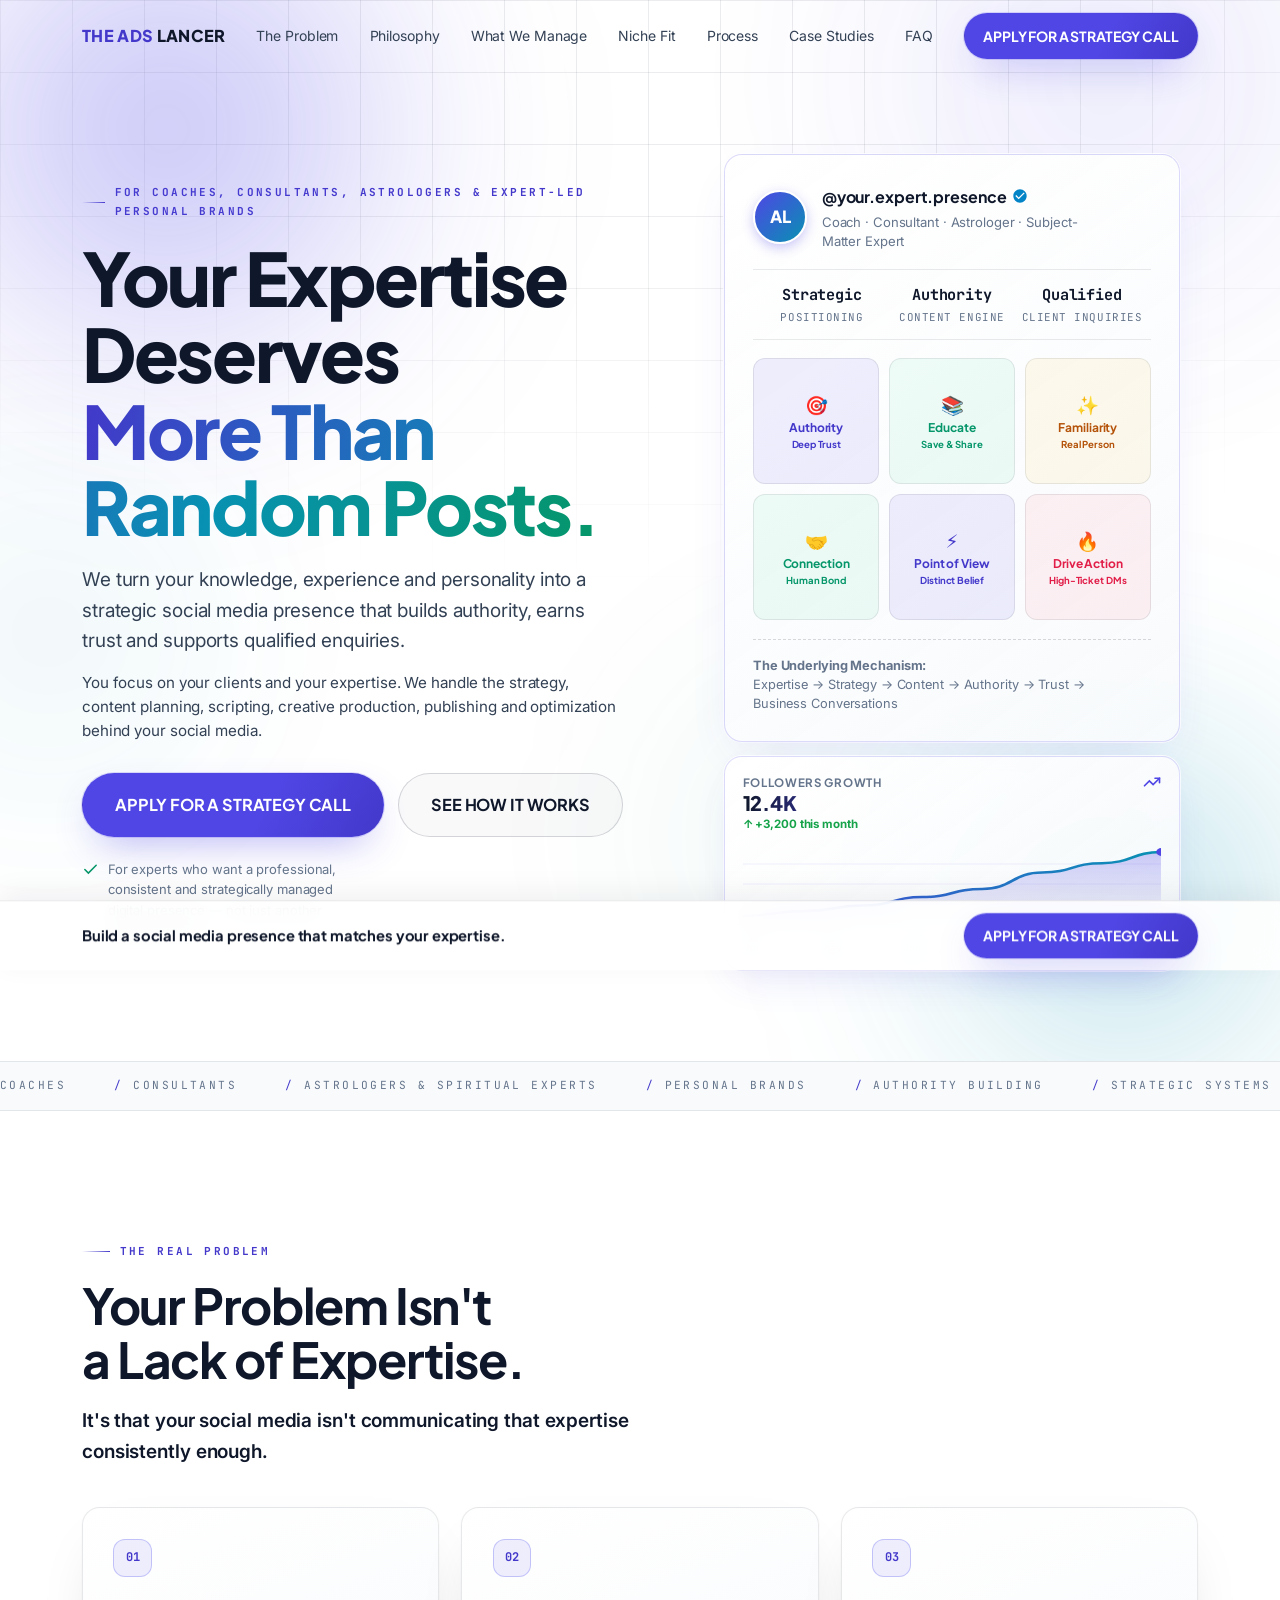
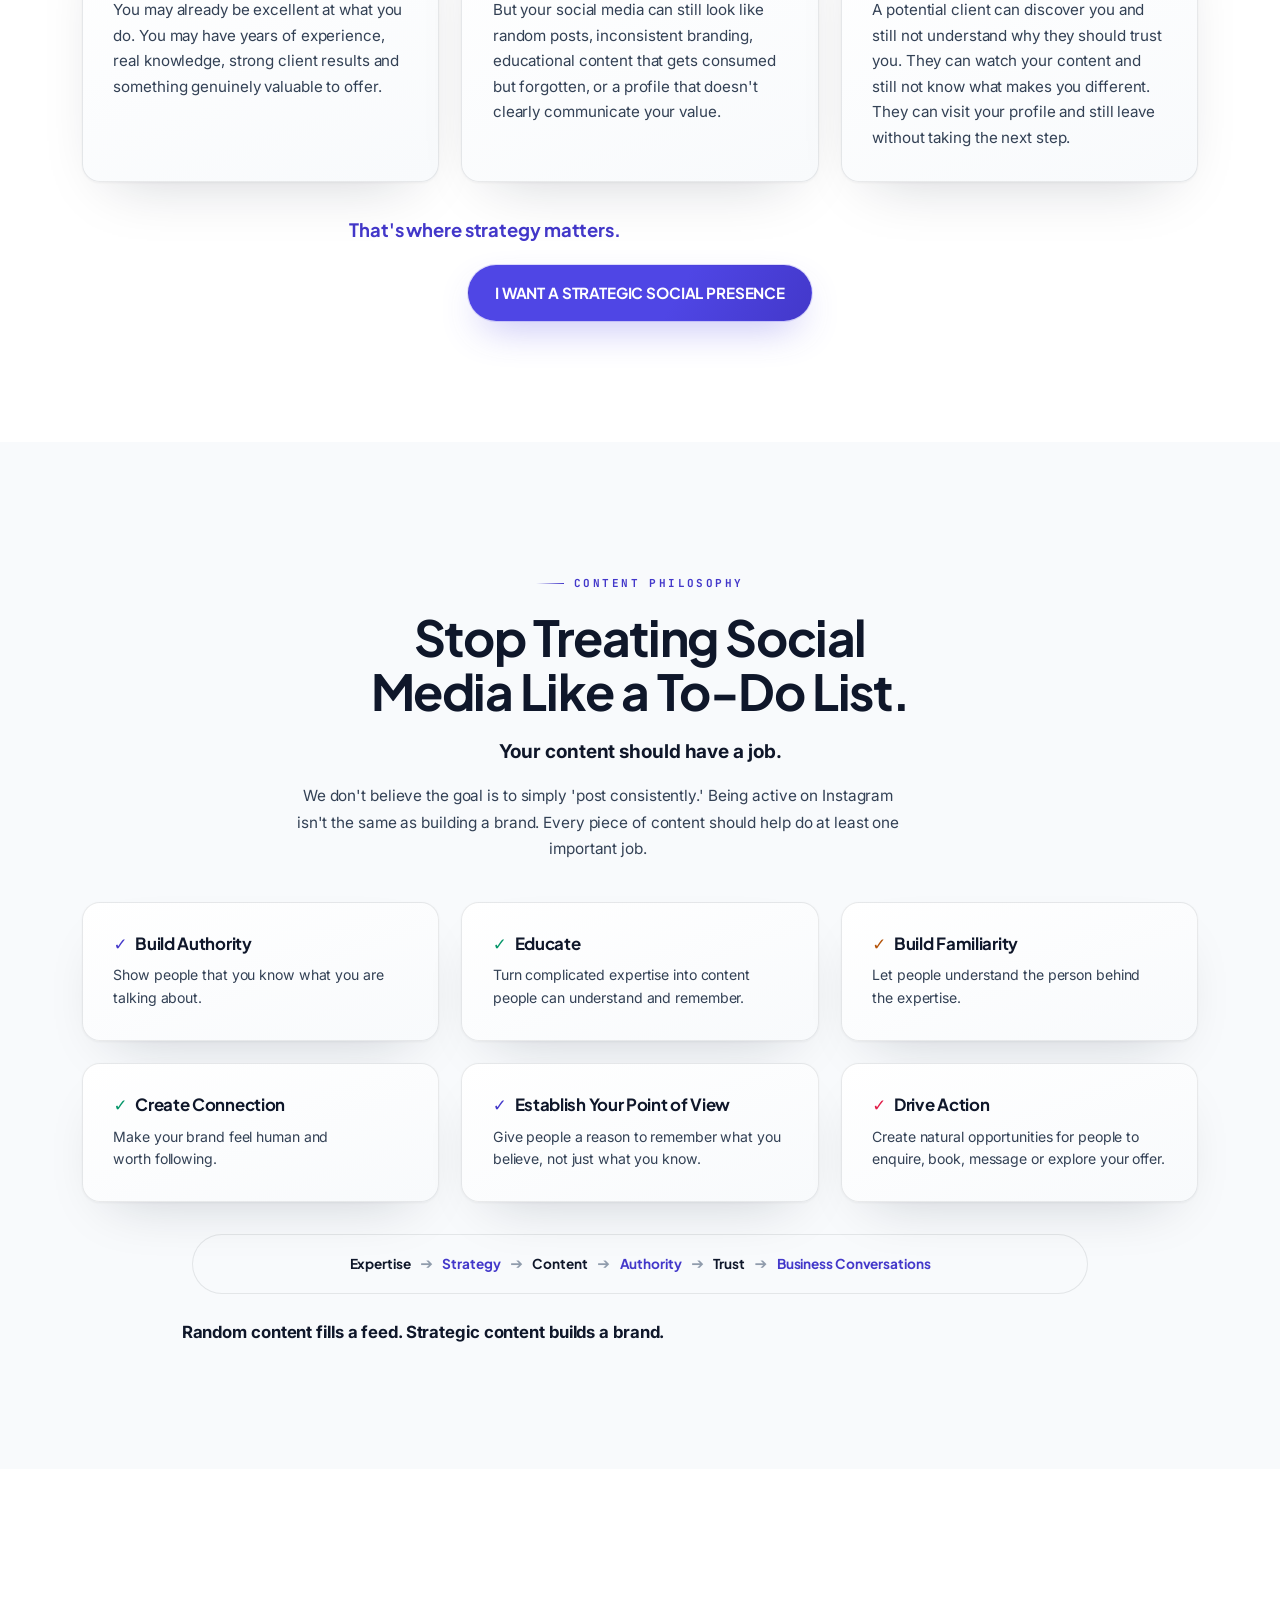
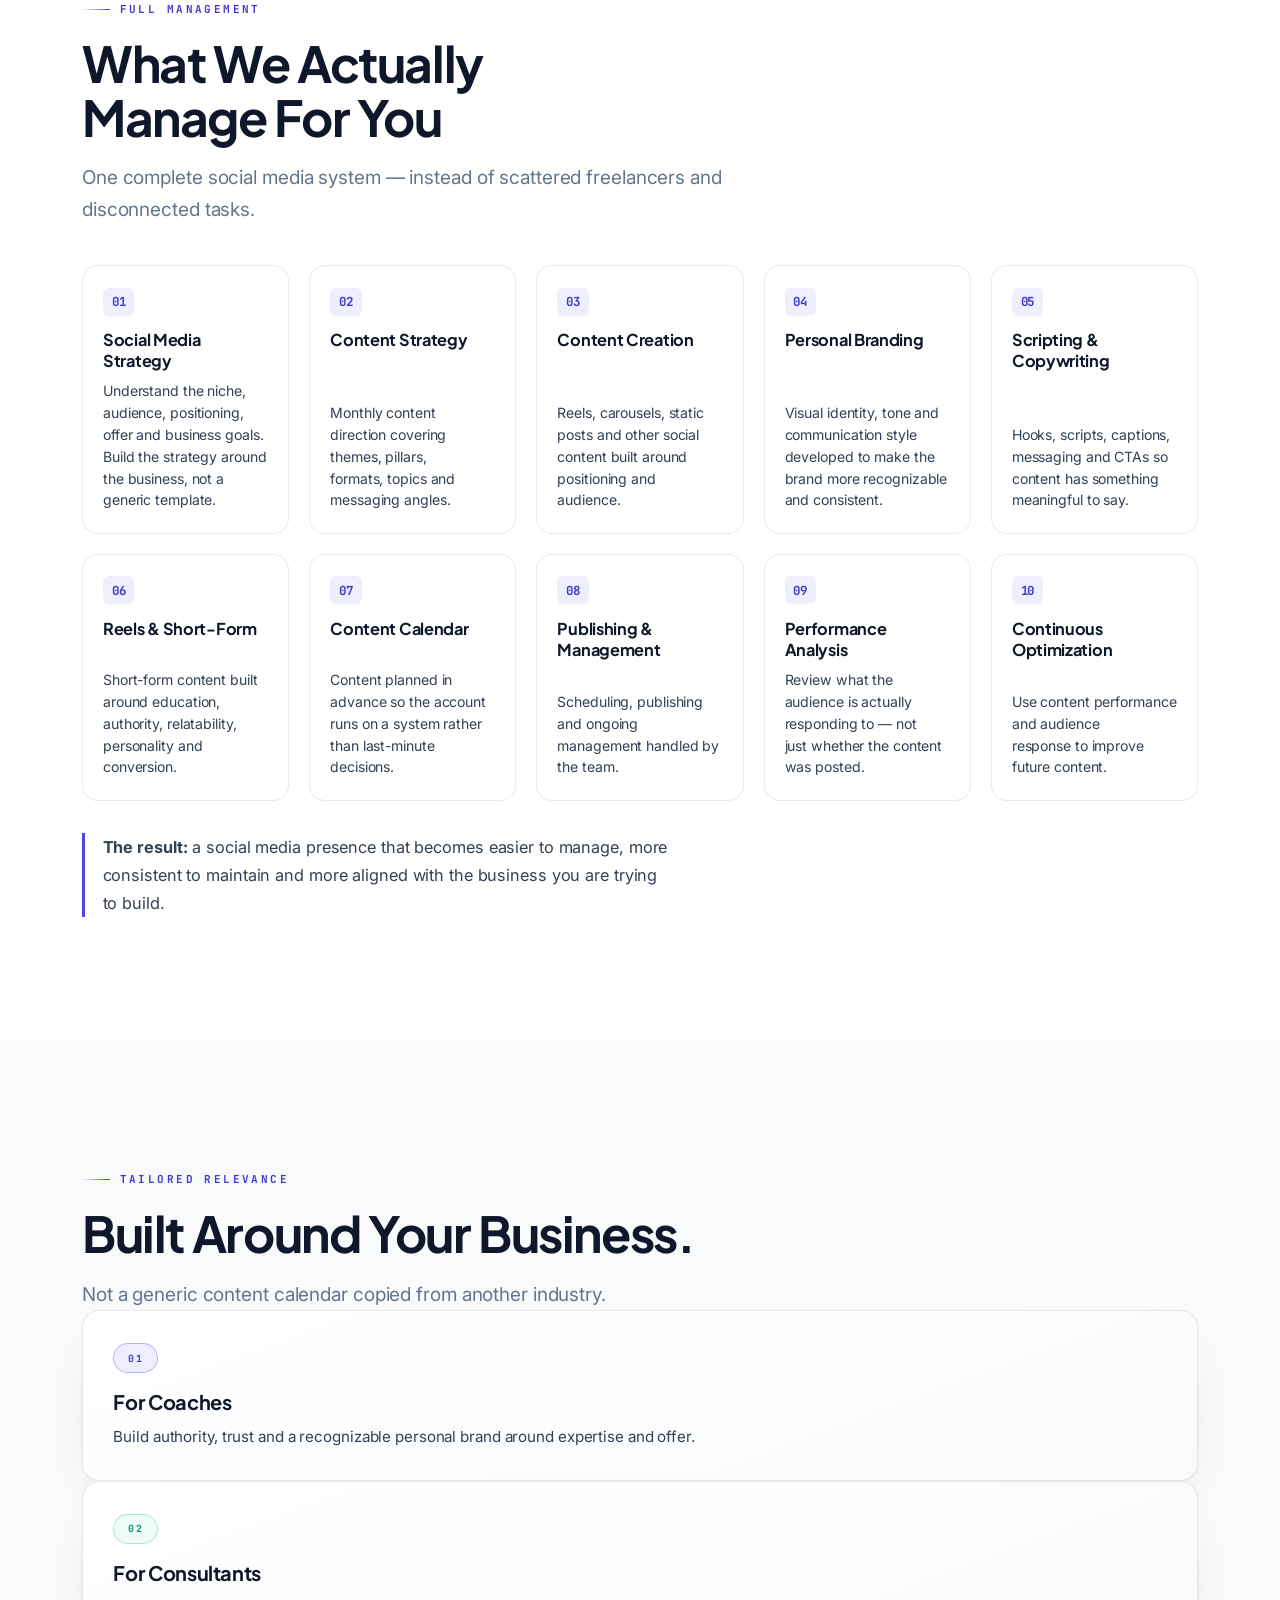
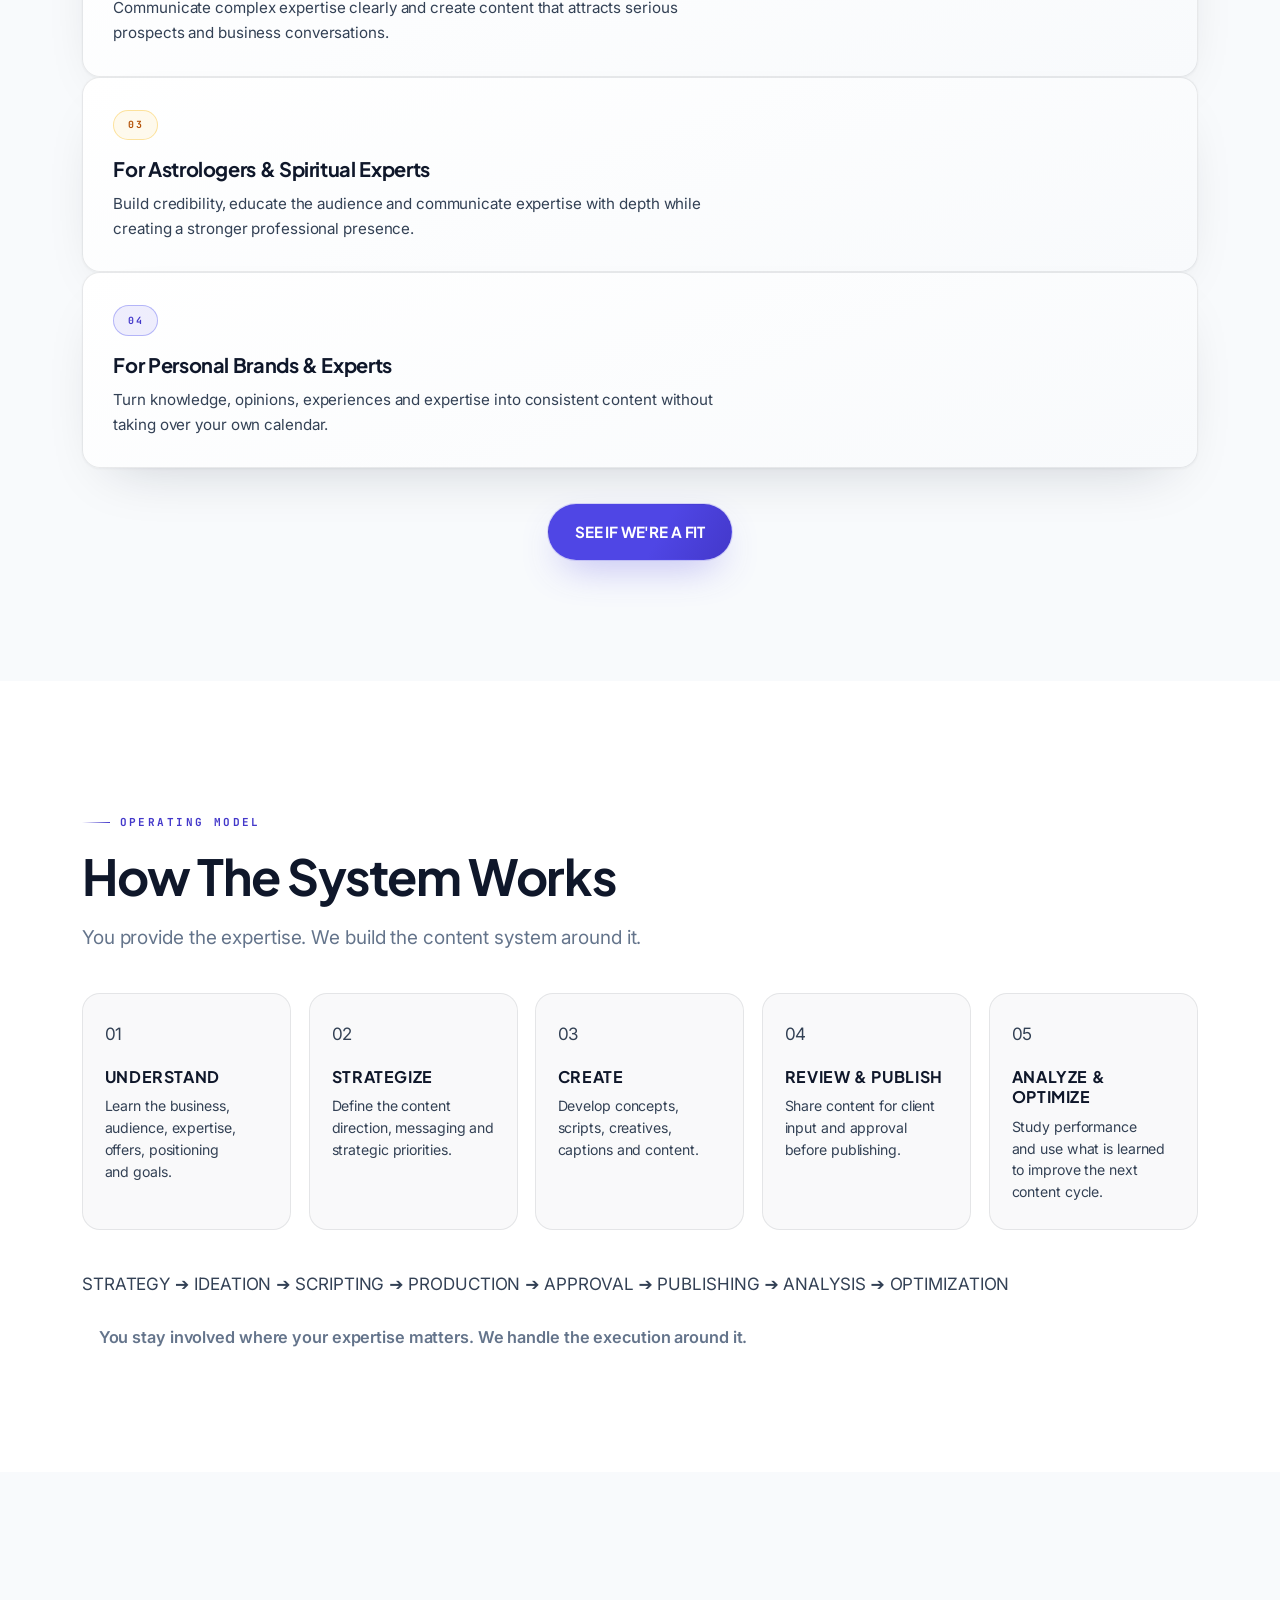
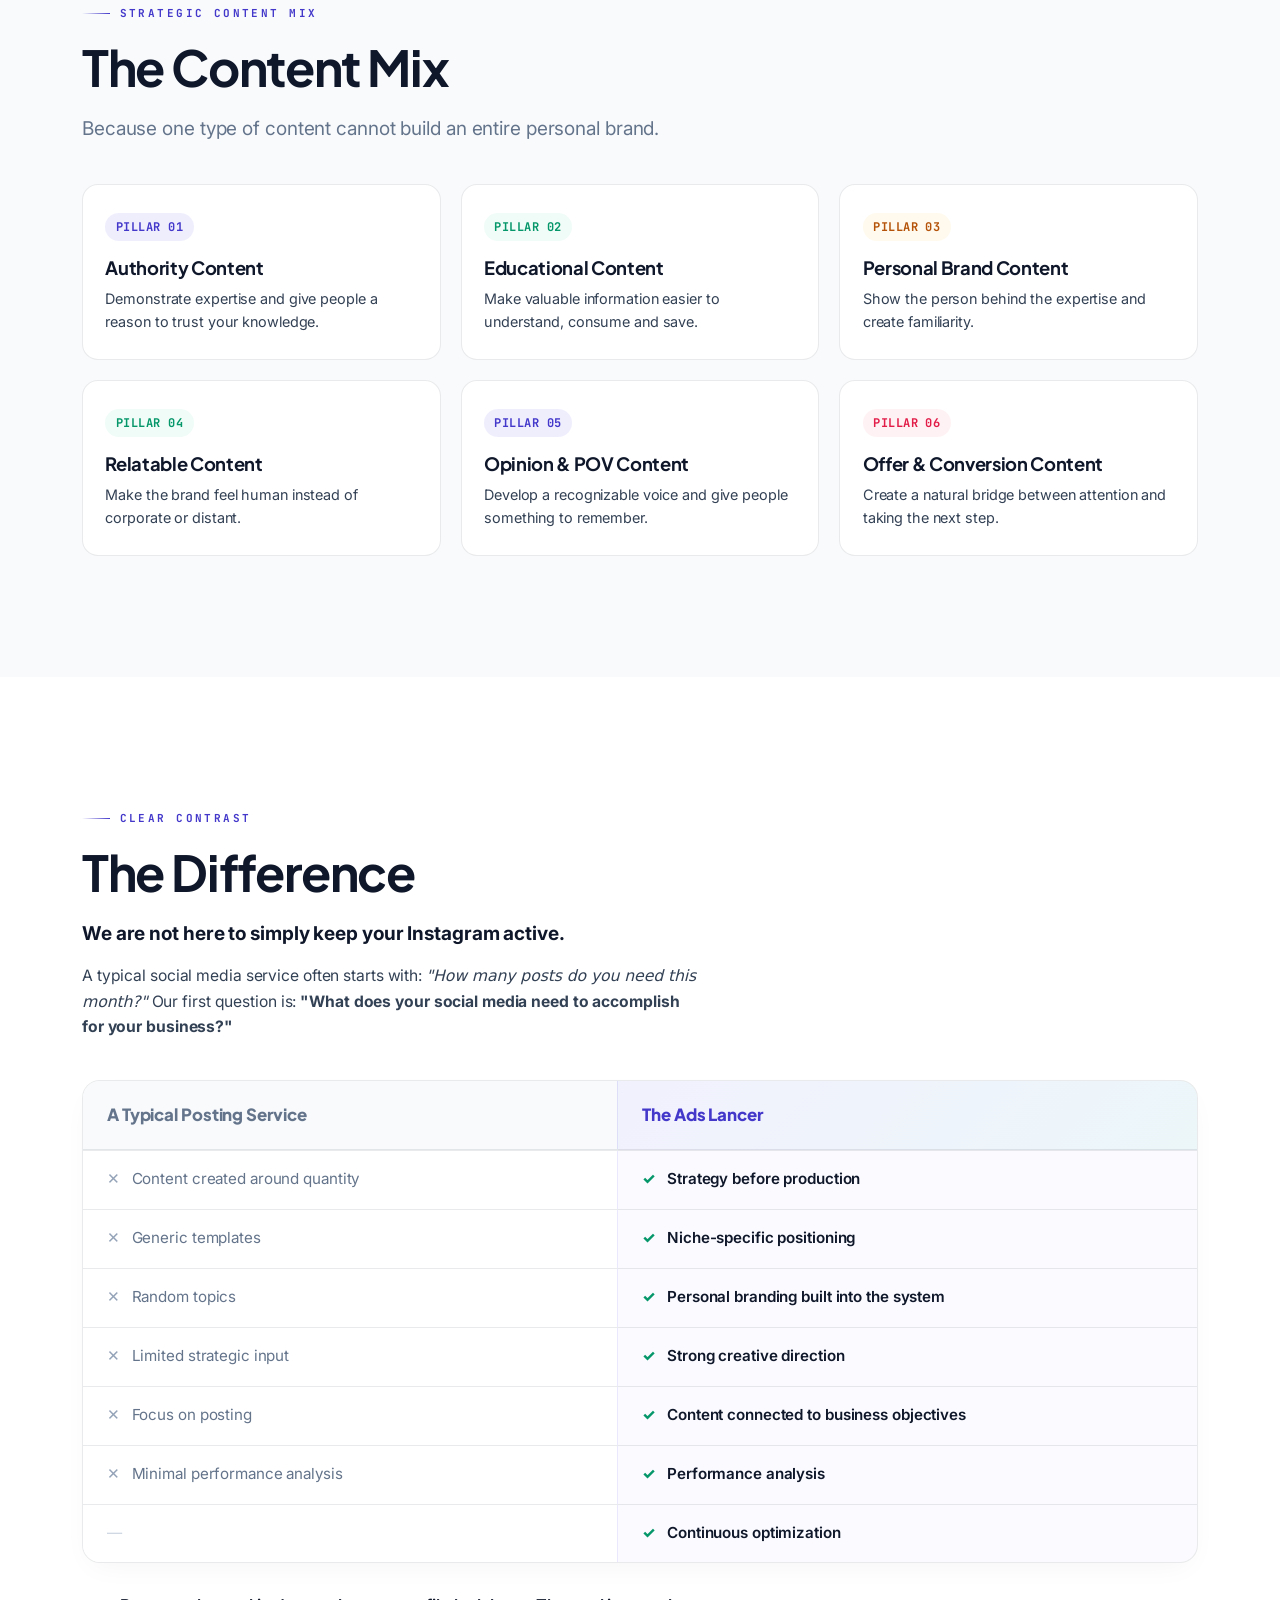
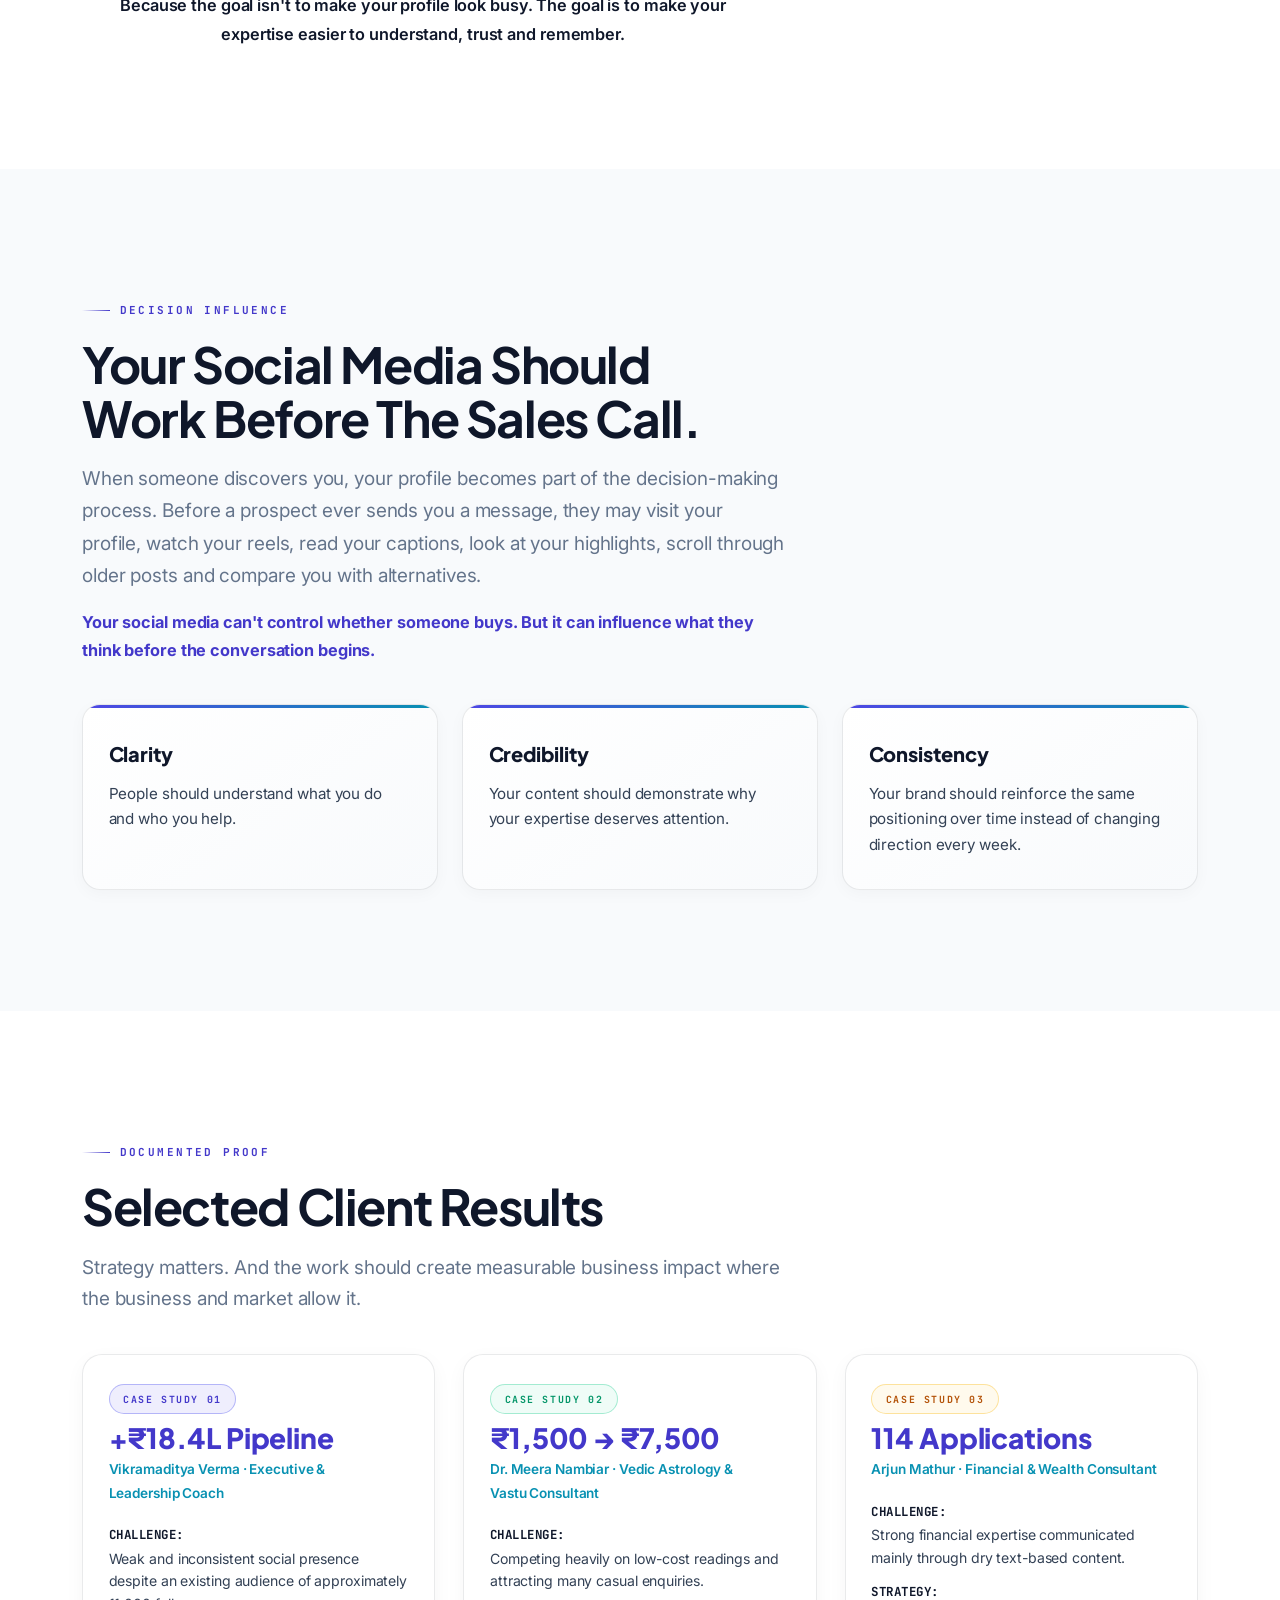
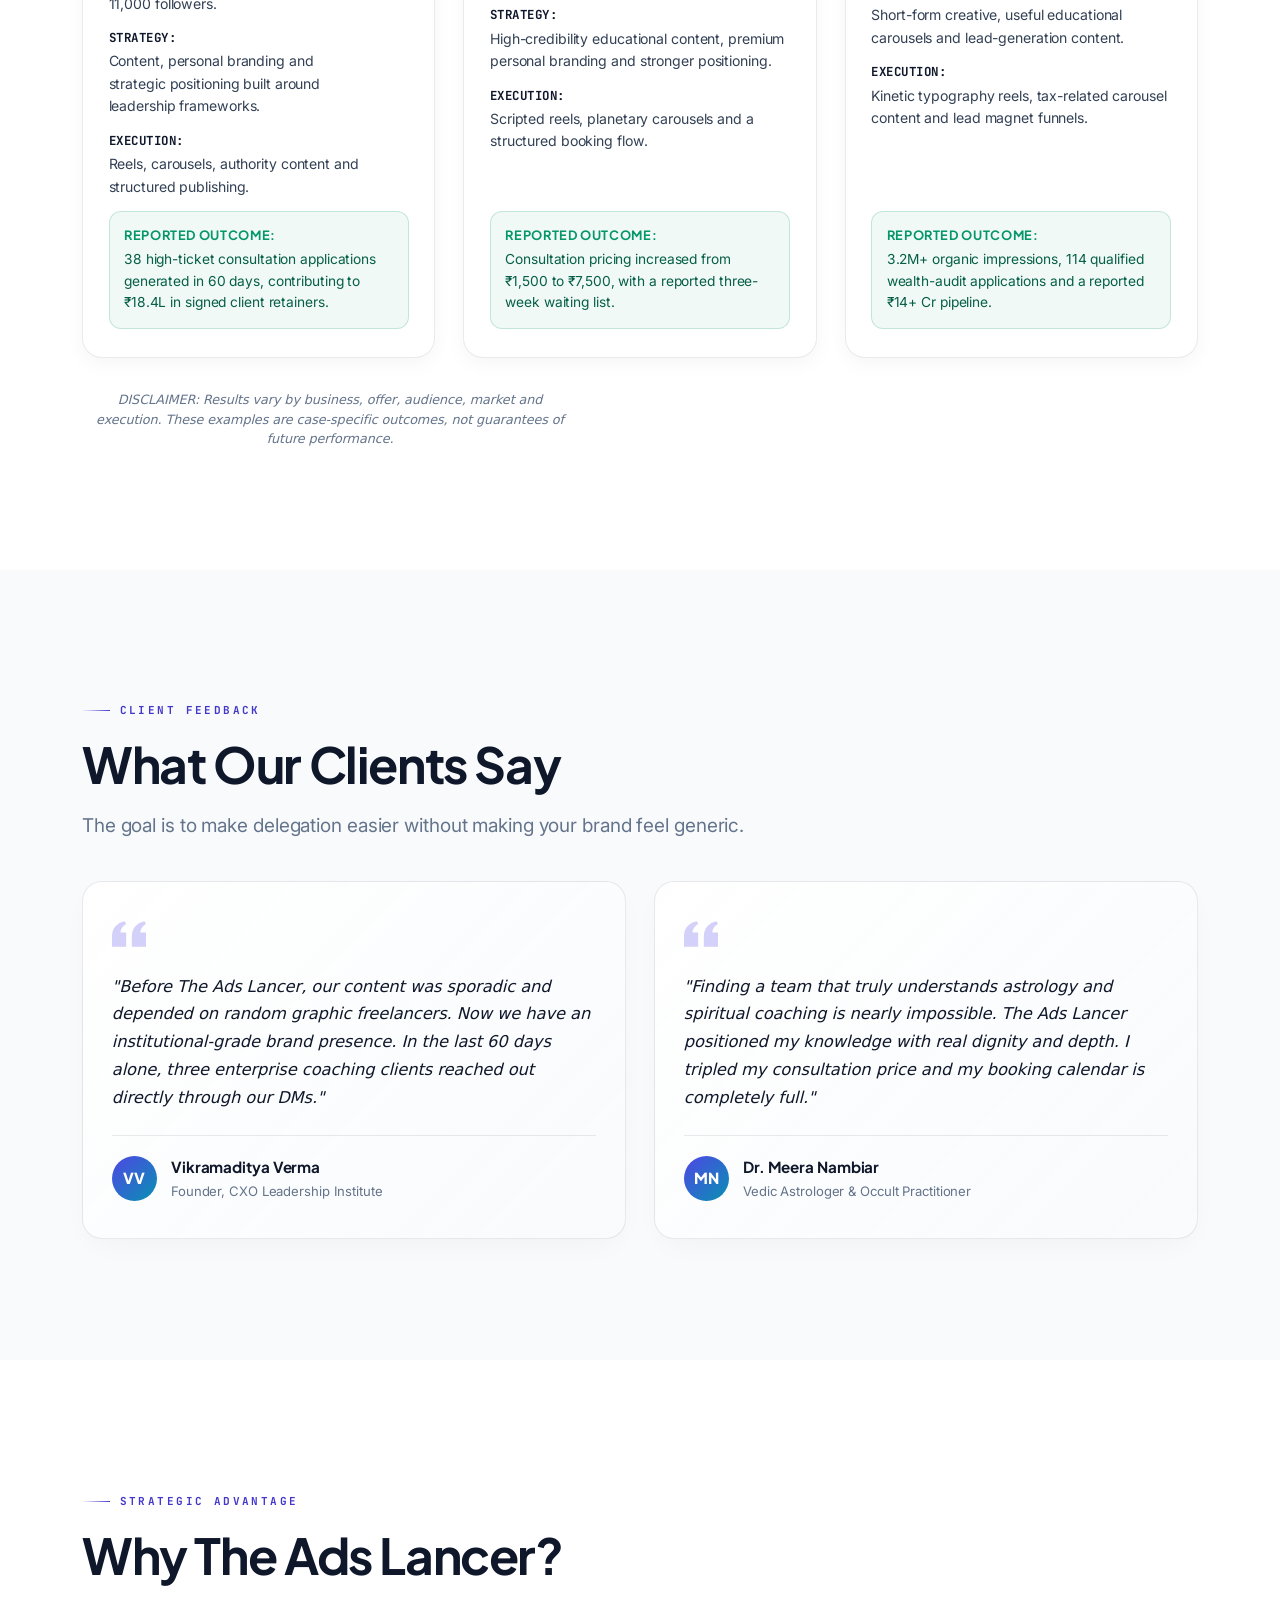
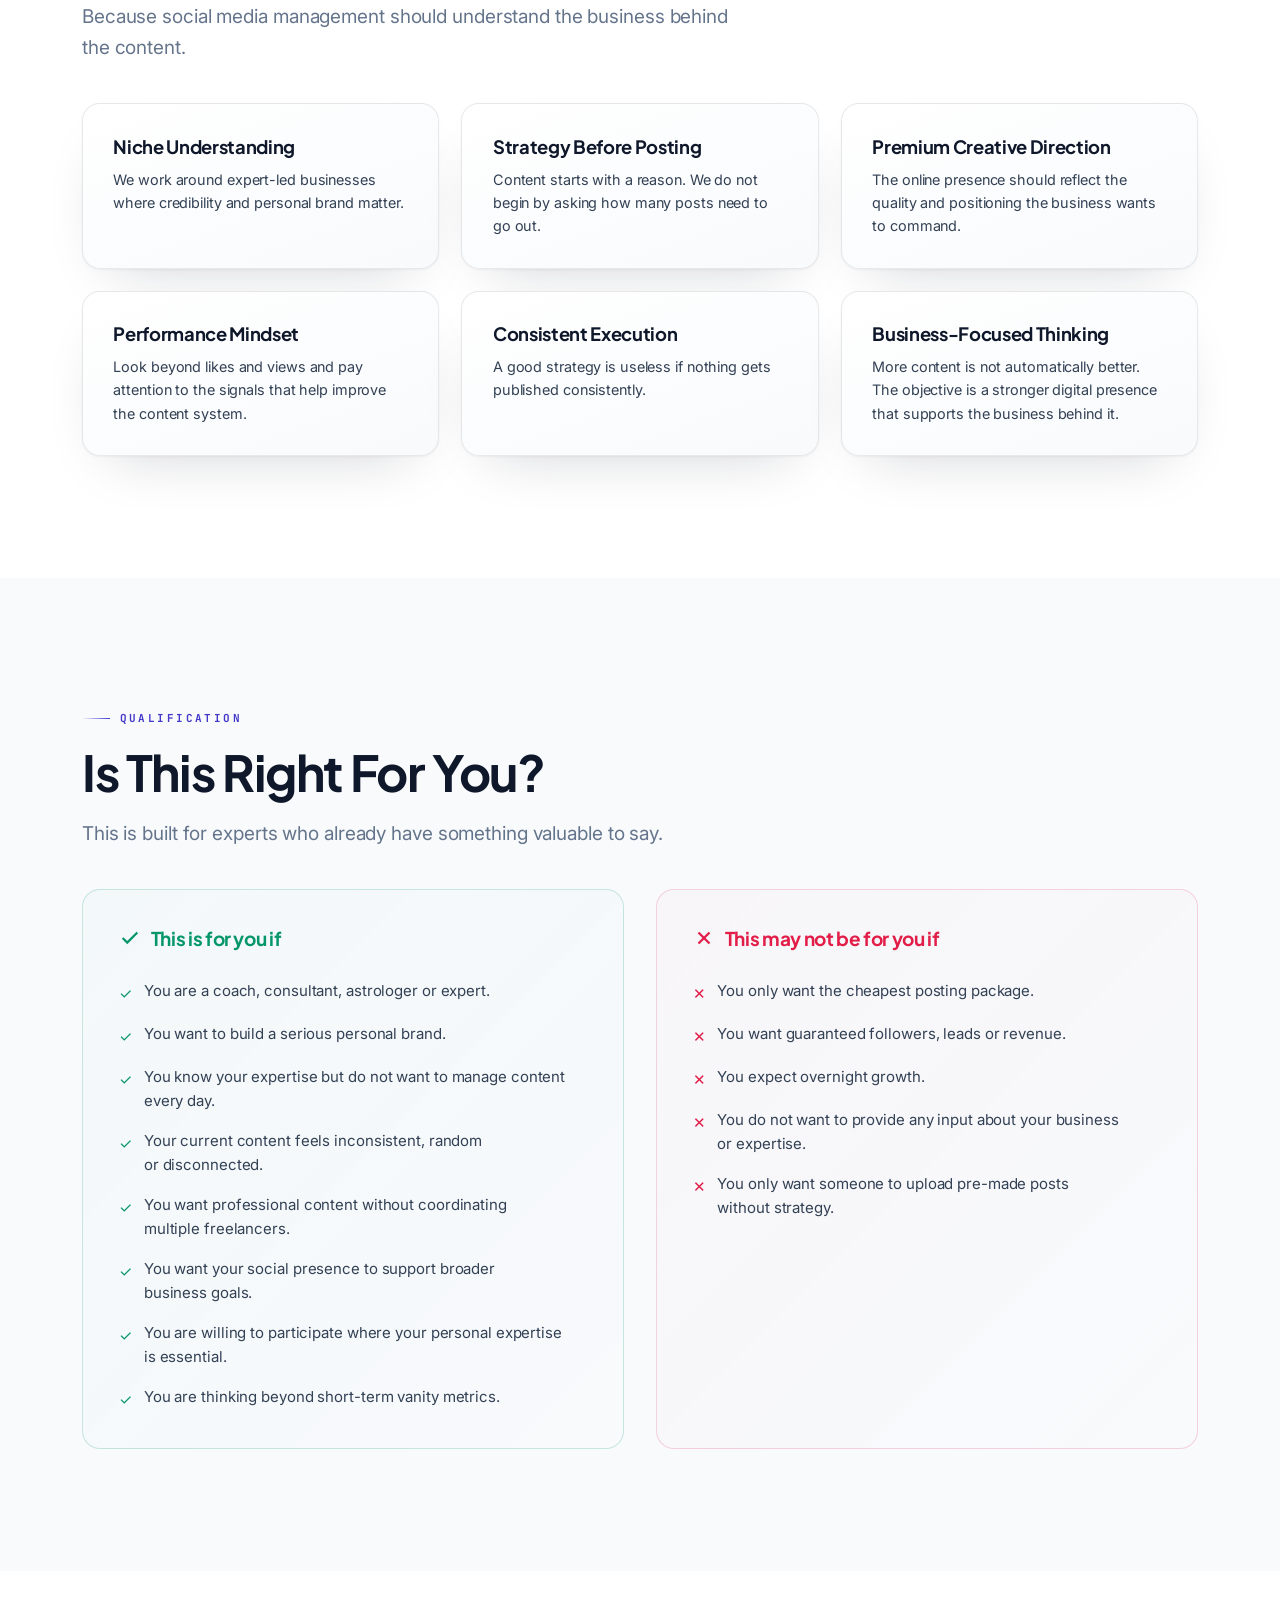
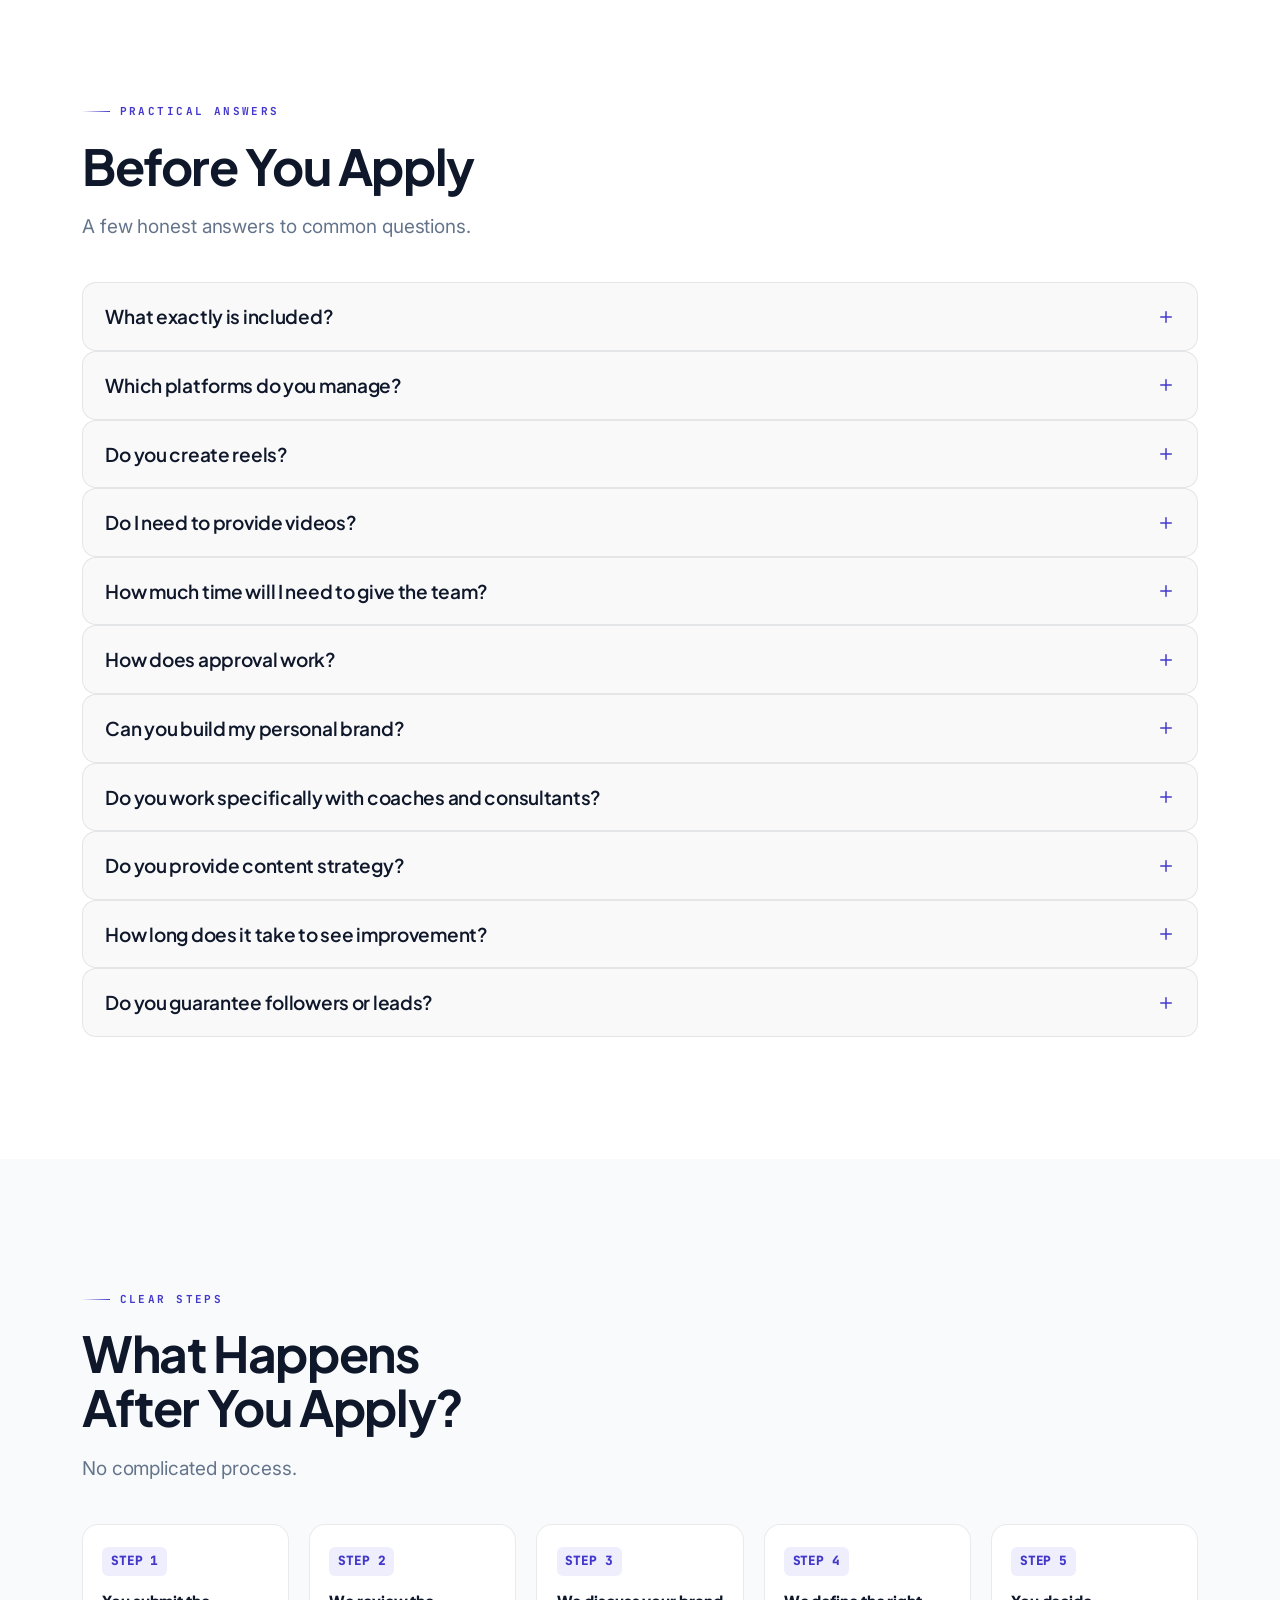
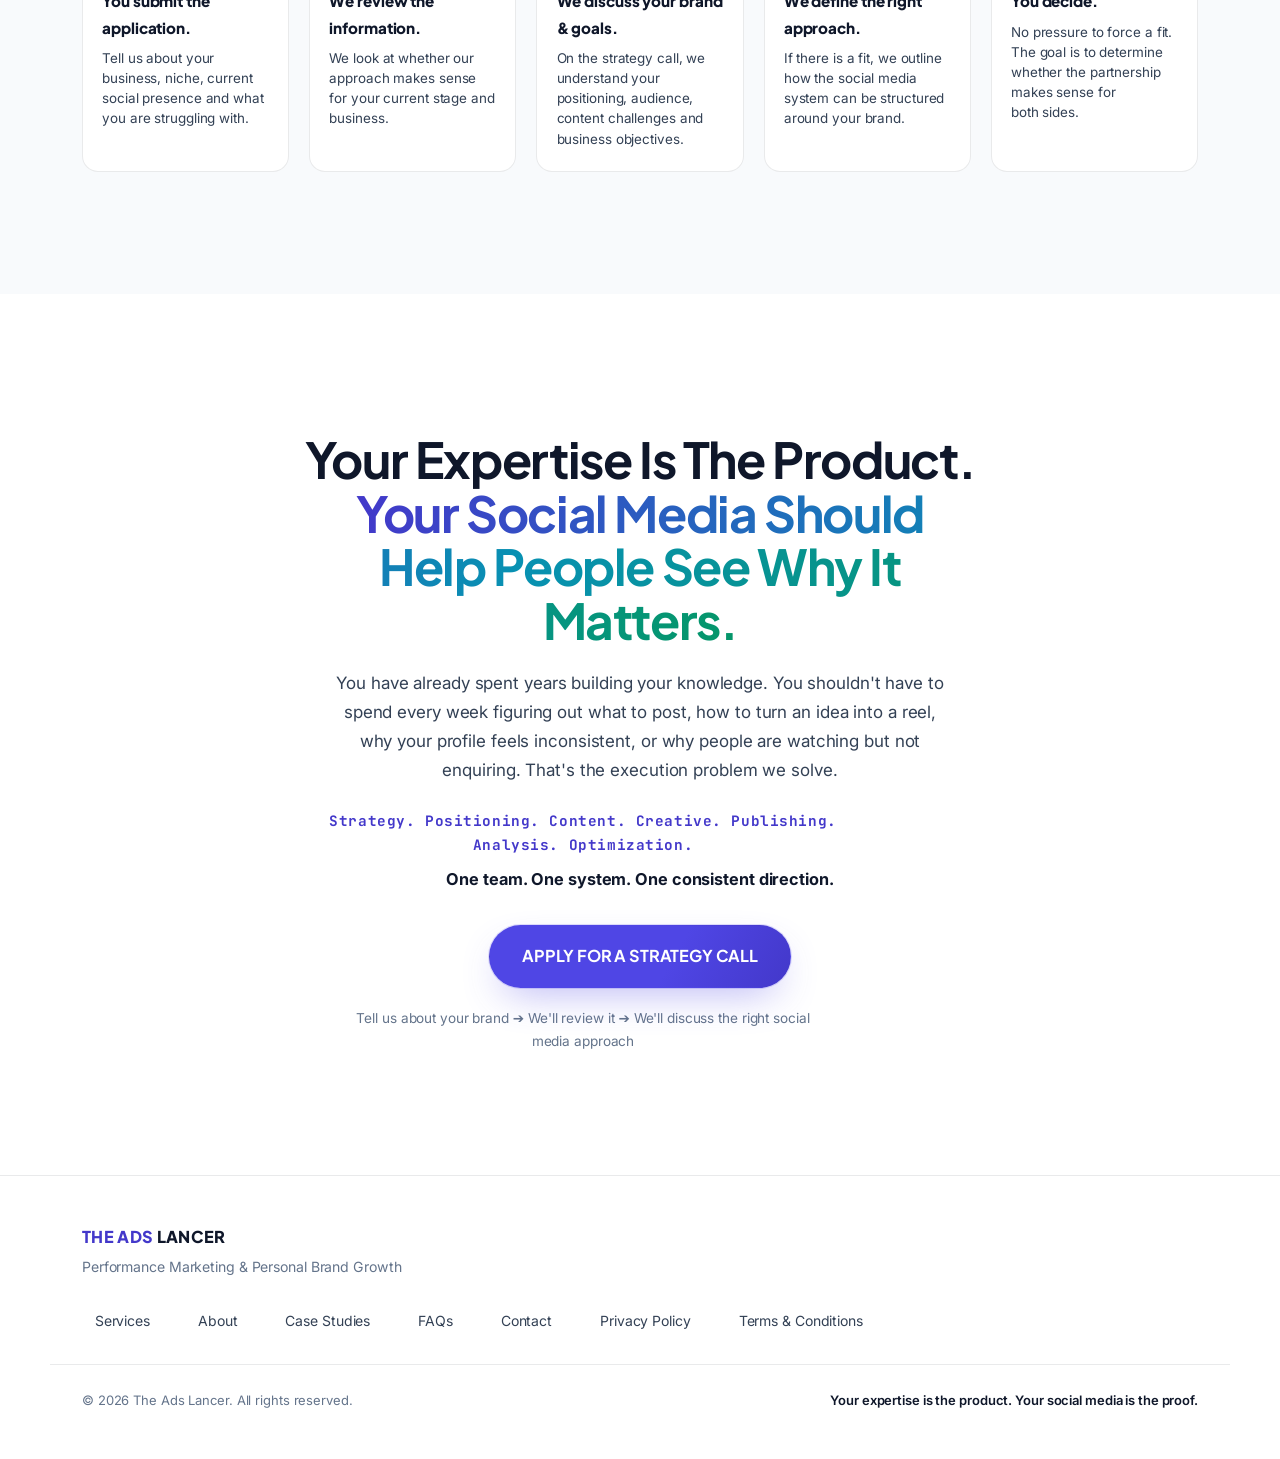
==== commit edb2655e: "feat: aurora hero glow + IG followers growth graph with animations" ====
--- a/index.html
+++ b/index.html
@@ -13,6 +13,90 @@
     <link rel="icon" href="favicon.svg" type="image/svg+xml" />
     <link rel="stylesheet" href="site.css" />
     <style>
+      /* Aurora glow — hero only */
+      .hero { position: relative; overflow: hidden; }
+      .aurora-orb {
+        position: absolute;
+        border-radius: 50%;
+        filter: blur(90px);
+        pointer-events: none;
+        opacity: 0;
+        animation: aurora-fade-in 1.6s ease forwards;
+      }
+      .aurora-orb-1 {
+        width: 55vw; height: 55vw; max-width: 640px; max-height: 640px;
+        background: radial-gradient(circle, rgba(79,70,229,0.38) 0%, transparent 70%);
+        top: -18%; left: -12%;
+        animation: aurora-fade-in 1.6s ease forwards, aurora-drift-1 18s ease-in-out infinite 1.6s;
+      }
+      .aurora-orb-2 {
+        width: 45vw; height: 45vw; max-width: 520px; max-height: 520px;
+        background: radial-gradient(circle, rgba(8,145,178,0.30) 0%, transparent 70%);
+        bottom: -10%; right: -8%;
+        animation: aurora-fade-in 2s ease forwards, aurora-drift-2 22s ease-in-out infinite 2s;
+      }
+      @keyframes aurora-fade-in {
+        from { opacity: 0; } to { opacity: 1; }
+      }
+      @keyframes aurora-drift-1 {
+        0%,100% { transform: translate(0,0) scale(1); }
+        33%      { transform: translate(4%,6%) scale(1.06); }
+        66%      { transform: translate(-3%,3%) scale(0.97); }
+      }
+      @keyframes aurora-drift-2 {
+        0%,100% { transform: translate(0,0) scale(1); }
+        40%      { transform: translate(-5%,-4%) scale(1.08); }
+        70%      { transform: translate(3%,5%) scale(0.95); }
+      }
+
+      /* IG Followers Growth Graph widget */
+      .ig-graph-card {
+        background: linear-gradient(145deg, rgba(255,255,255,0.96), rgba(248,250,252,0.90));
+        border: 1px solid rgba(79,70,229,0.18);
+        border-radius: var(--radius);
+        box-shadow: 0 16px 40px -12px rgba(79,70,229,0.14), 0 0 0 1px rgba(255,255,255,0.8);
+        backdrop-filter: blur(14px);
+        padding: 1rem 1.1rem 0.85rem;
+        margin-top: 0.85rem;
+        opacity: 0;
+        transform: translateY(18px);
+        animation: graph-card-in 0.7s cubic-bezier(0.22,1,0.36,1) 0.9s forwards;
+      }
+      @keyframes graph-card-in {
+        to { opacity: 1; transform: translateY(0); }
+      }
+      .ig-graph-header {
+        display: flex;
+        justify-content: space-between;
+        align-items: flex-start;
+        margin-bottom: 0.6rem;
+      }
+      .ig-graph-label { font-family: var(--font-display); font-size: 0.72rem; font-weight: 700; color: var(--muted); text-transform: uppercase; letter-spacing: 0.06em; }
+      .ig-graph-stat {
+        font-family: var(--font-display); font-size: 1.25rem; font-weight: 800; line-height: 1;
+        background: linear-gradient(90deg, var(--ink) 0%, #4f46e5 50%, var(--ink) 100%);
+        background-size: 200% auto;
+        -webkit-background-clip: text;
+        -webkit-text-fill-color: transparent;
+        background-clip: text;
+        animation: stat-shimmer 3s linear infinite 1.6s;
+      }
+      @keyframes stat-shimmer {
+        from { background-position: 200% center; }
+        to   { background-position: -200% center; }
+      }
+      .ig-graph-delta { font-size: 0.72rem; font-weight: 700; color: #16a34a; margin-top: 0.15rem; }
+      .ig-graph-months { display: flex; justify-content: space-between; margin-top: 0.35rem; padding: 0 2px; }
+      .ig-graph-months span { font-size: 0.62rem; color: var(--muted); font-family: var(--font-mono); }
+      /* SVG line draw animation */
+      #ig-growth-line { transition: stroke-dashoffset 1.2s cubic-bezier(0.4,0,0.2,1); }
+      #ig-growth-area { transition: opacity 0.8s ease; }
+      /* live dot pulse */
+      .ig-dot-pulse { animation: dot-pulse 2s ease-in-out infinite; }
+      @keyframes dot-pulse {
+        0%,100% { filter: drop-shadow(0 0 0px #4f46e5); }
+        50%      { filter: drop-shadow(0 0 6px rgba(79,70,229,0.8)); }
+      }
       /* Component layout refinements */
       .ig-preview-box {
         background: linear-gradient(145deg, rgba(255, 255, 255, 0.98), rgba(248, 250, 252, 0.92));
@@ -170,6 +254,9 @@
 
   <!-- 01. HERO SECTION -->
   <section class="hero">
+    <!-- Aurora orbs: CSS only, no JS -->
+    <div class="aurora-orb aurora-orb-1" aria-hidden="true"></div>
+    <div class="aurora-orb aurora-orb-2" aria-hidden="true"></div>
     <div class="container hero-grid">
       <div class="reveal">
         <span class="eyebrow">FOR COACHES, CONSULTANTS, ASTROLOGERS &amp; EXPERT-LED PERSONAL BRANDS</span>
@@ -250,6 +337,39 @@
           <div class="console-note" style="margin-top:1.15rem;font-size:0.8rem;line-height:1.5">
             <strong>The Underlying Mechanism:</strong><br>
             Expertise → Strategy → Content → Authority → Trust → Business Conversations
+          </div>
+        </div>
+
+        <!-- IG Growth Graph — inside right column so it sits below the IG card -->
+        <div class="ig-graph-card" style="max-width:28.5rem;margin-inline:auto;">
+          <div class="ig-graph-header">
+            <div>
+              <div class="ig-graph-label">Followers Growth</div>
+              <div class="ig-graph-stat">12.4K</div>
+              <div class="ig-graph-delta">&#x2191; +3,200 this month</div>
+            </div>
+            <svg width="18" height="18" viewBox="0 0 24 24" fill="none" stroke="#4f46e5" stroke-width="2.2" stroke-linecap="round"><polyline points="22 7 13.5 15.5 8.5 10.5 2 17"/><polyline points="16 7 22 7 22 13"/></svg>
+          </div>
+          <svg id="ig-graph-svg" viewBox="0 0 300 80" preserveAspectRatio="none" width="100%" height="80" aria-hidden="true">
+            <defs>
+              <linearGradient id="ig-fill-grad" x1="0" y1="0" x2="0" y2="1">
+                <stop offset="0%"  stop-color="#4f46e5" stop-opacity="0.28"/>
+                <stop offset="100%" stop-color="#4f46e5" stop-opacity="0"/>
+              </linearGradient>
+              <linearGradient id="ig-line-grad" x1="0" y1="0" x2="1" y2="0">
+                <stop offset="0%"  stop-color="#4f46e5"/>
+                <stop offset="100%" stop-color="#0891b2"/>
+              </linearGradient>
+            </defs>
+            <line x1="0" y1="20" x2="300" y2="20" stroke="rgba(79,70,229,0.08)" stroke-width="1"/>
+            <line x1="0" y1="40" x2="300" y2="40" stroke="rgba(79,70,229,0.08)" stroke-width="1"/>
+            <line x1="0" y1="60" x2="300" y2="60" stroke="rgba(79,70,229,0.08)" stroke-width="1"/>
+            <path id="ig-growth-area" fill="url(#ig-fill-grad)" opacity="0"/>
+            <path id="ig-growth-line" fill="none" stroke="url(#ig-line-grad)" stroke-width="2.5" stroke-linecap="round" stroke-linejoin="round"/>
+            <circle id="ig-graph-dot" r="4" fill="#4f46e5" opacity="0" class="ig-dot-pulse"/>
+          </svg>
+          <div class="ig-graph-months">
+            <span>Apr</span><span>May</span><span>Jun</span><span>Jul</span><span>Aug</span><span>Sep</span>
           </div>
         </div>
       </div>
@@ -1324,5 +1444,63 @@
 </dialog>
 
 <script src="site.js" defer></script>
+<script>
+/* IG growth graph — ponytail: canvas-free SVG path approach; ceiling = no zoom/resize recompute */
+(function(){
+  var pts = [72,65,60,52,42,30,18,8]; // y values (lower = higher on chart), 8 data points
+  var W = 300, H = 80, n = pts.length;
+  var xs = pts.map(function(_,i){ return i * W/(n-1); });
+
+  function cubicPath(xs, ys) {
+    var d = 'M '+xs[0]+' '+ys[0];
+    for (var i=0; i<xs.length-1; i++) {
+      var cpx = (xs[i]+xs[i+1])/2;
+      d += ' C '+cpx+' '+ys[i]+', '+cpx+' '+ys[i+1]+', '+xs[i+1]+' '+ys[i+1];
+    }
+    return d;
+  }
+
+  function draw(ys) {
+    var line = document.getElementById('ig-growth-line');
+    var area = document.getElementById('ig-growth-area');
+    var dot  = document.getElementById('ig-graph-dot');
+    if (!line) return;
+    var p = cubicPath(xs, ys);
+    line.setAttribute('d', p);
+    area.setAttribute('d', p + ' L '+xs[n-1]+' '+H+' L '+xs[0]+' '+H+' Z');
+    dot.setAttribute('cx', xs[n-1]);
+    dot.setAttribute('cy', ys[n-1]);
+    // animate: stroke-dasharray trick
+    var len = line.getTotalLength ? line.getTotalLength() : 400;
+    line.style.strokeDasharray = len;
+    line.style.strokeDashoffset = len;
+    area.style.opacity = 0;
+    dot.style.opacity = 0;
+    // trigger reflow then animate
+    requestAnimationFrame(function(){
+      requestAnimationFrame(function(){
+        line.style.transition = 'stroke-dashoffset 1.4s cubic-bezier(0.4,0,0.2,1)';
+        line.style.strokeDashoffset = 0;
+        area.style.transition = 'opacity 1s ease 0.6s';
+        area.style.opacity = 1;
+        dot.style.transition = 'opacity 0.3s ease 1.3s';
+        dot.style.opacity = 1;
+      });
+    });
+  }
+
+  // jitter the points slightly each loop so it feels live
+  function jitter(base) {
+    return base.map(function(y,i){
+      if (i===0 || i===base.length-1) return y; // keep anchors
+      return Math.max(5, Math.min(H-5, y + (Math.random()-0.5)*6));
+    });
+  }
+
+  draw(pts);
+  setInterval(function(){ draw(jitter(pts)); }, 4000);
+})();
+</script>
+
 </body>
 </html>
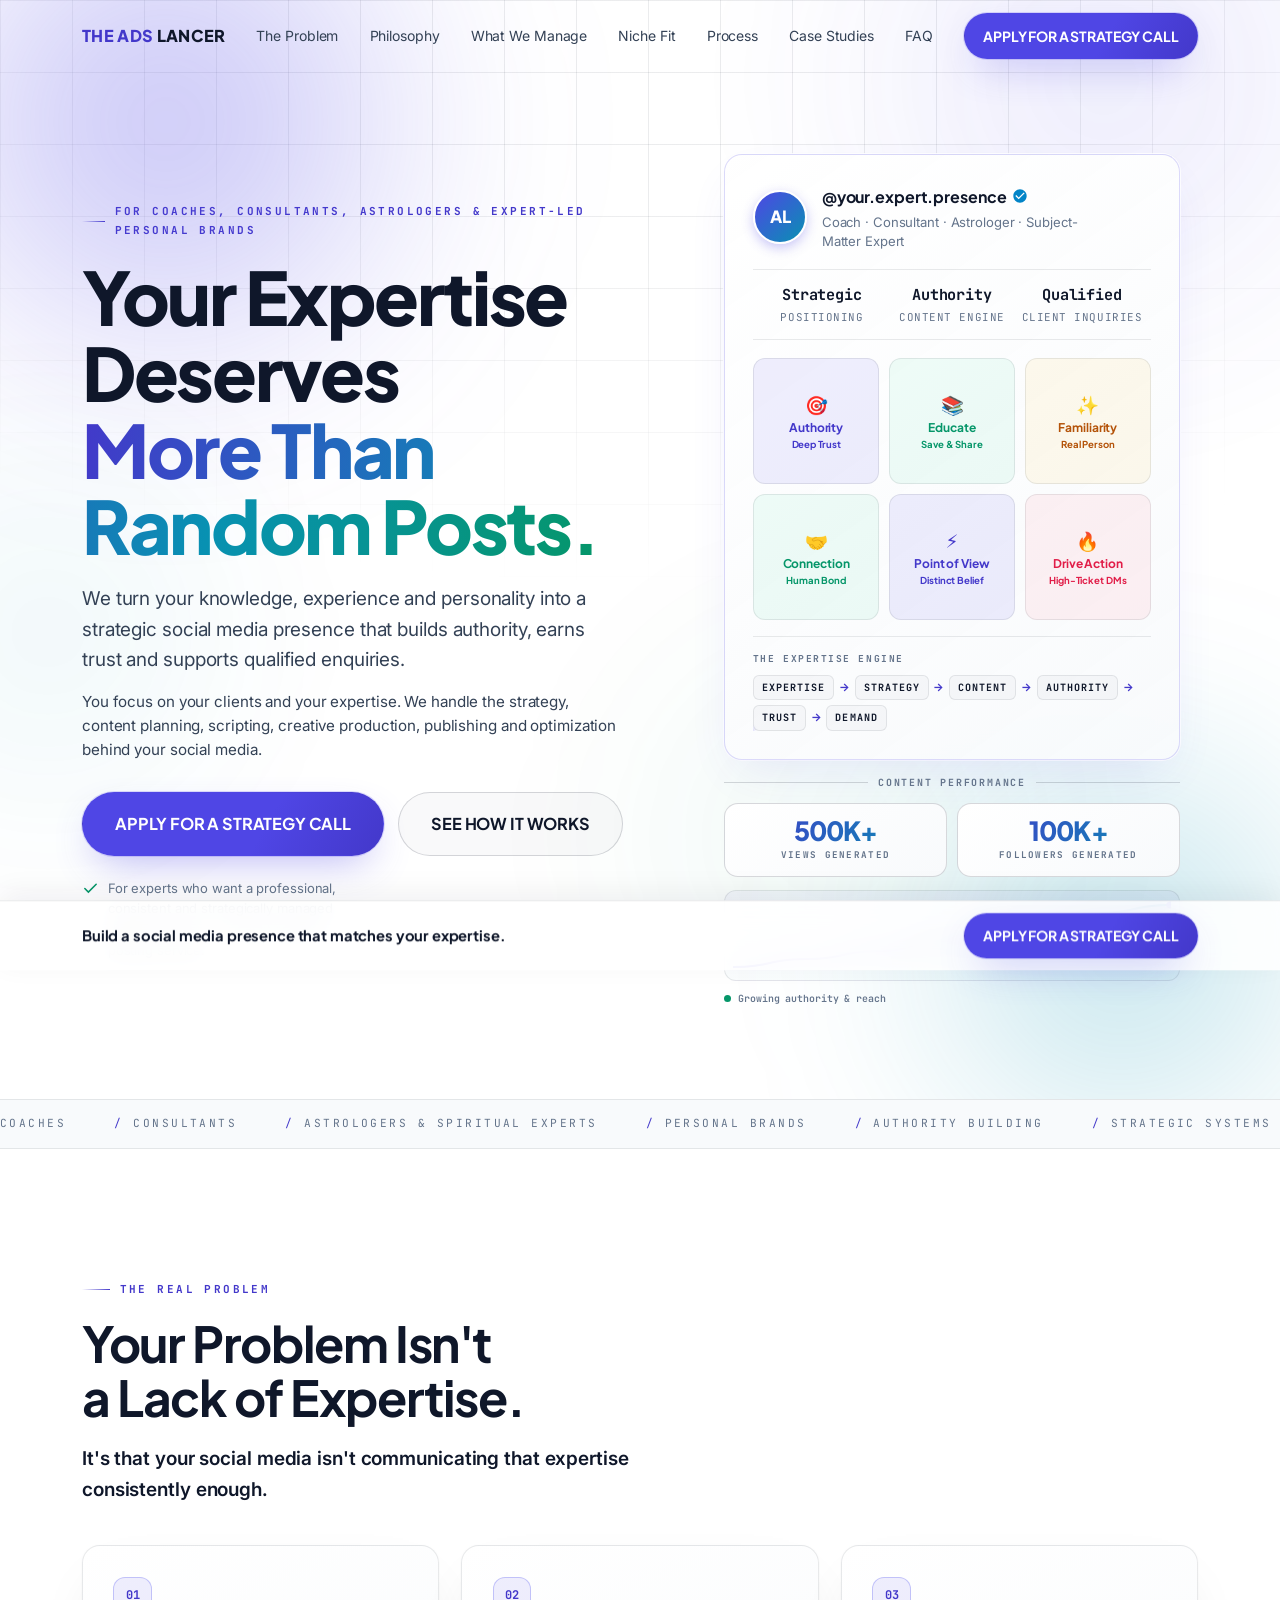
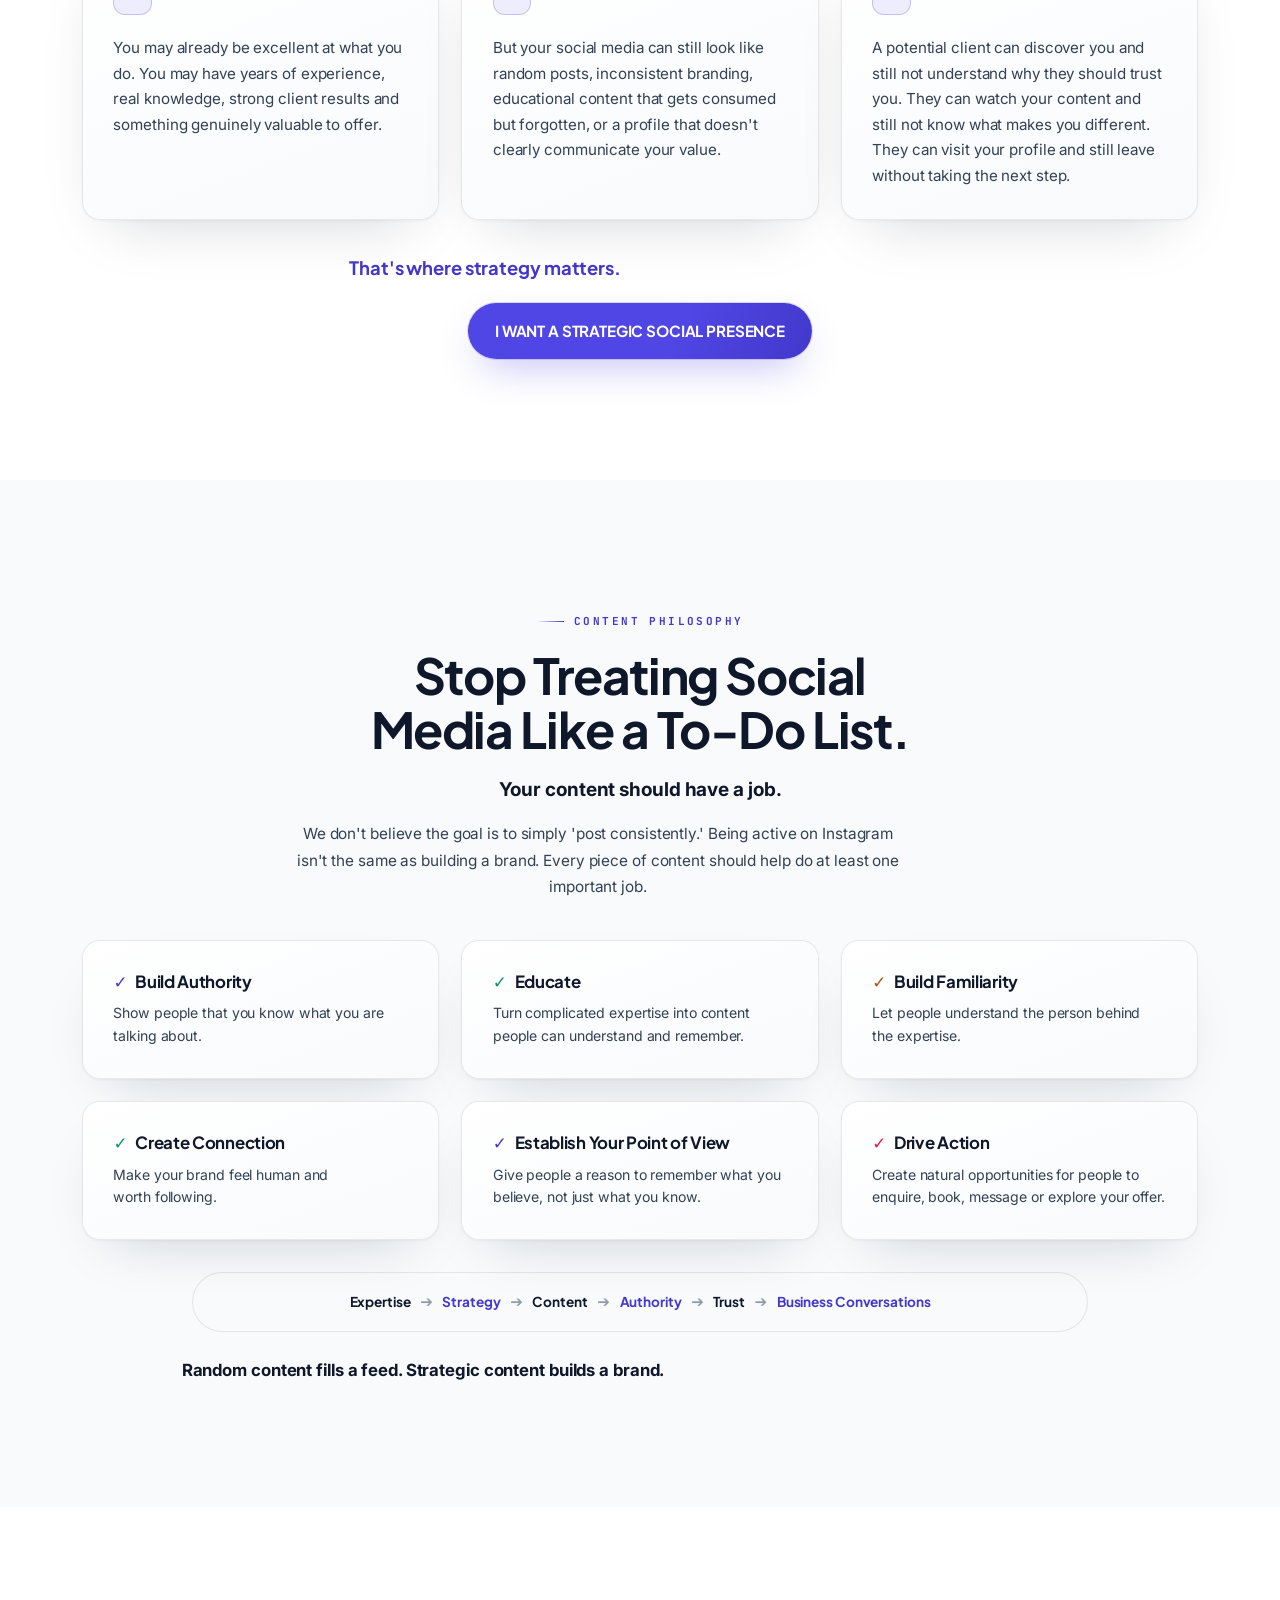
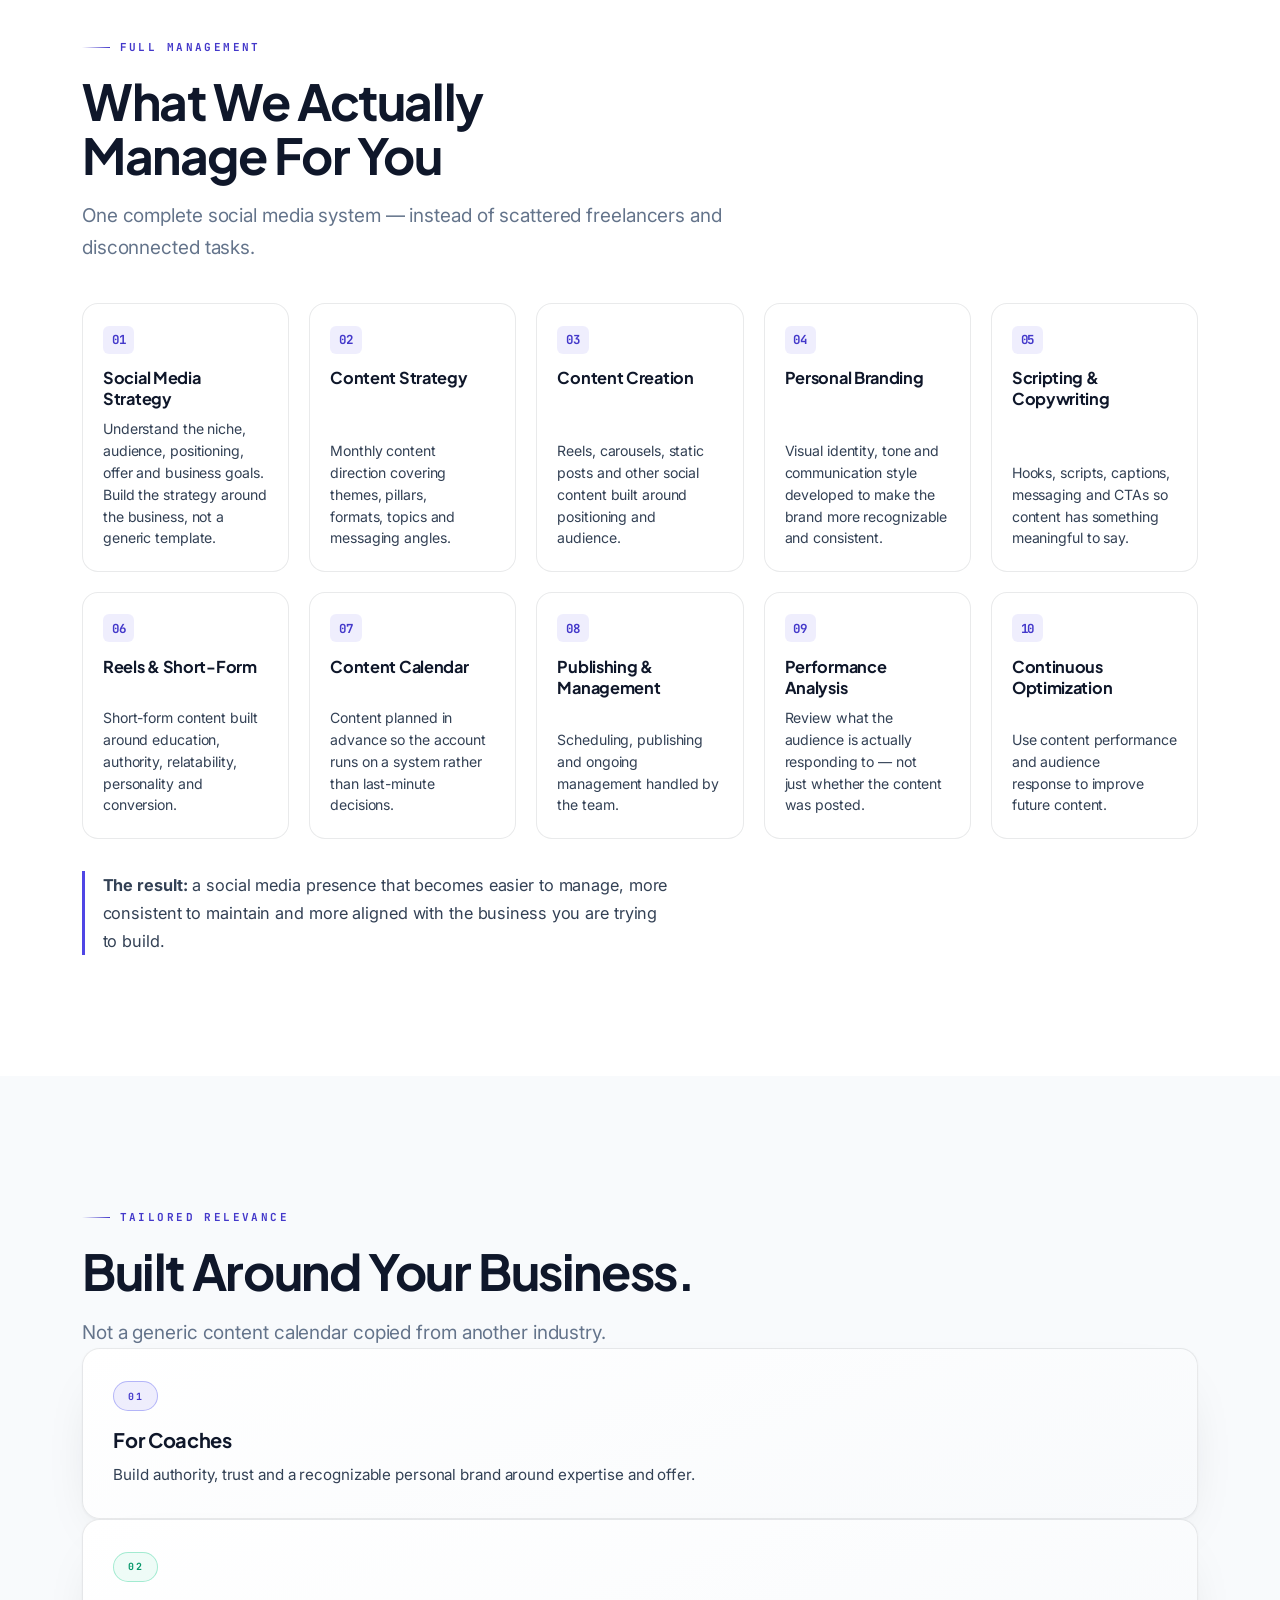
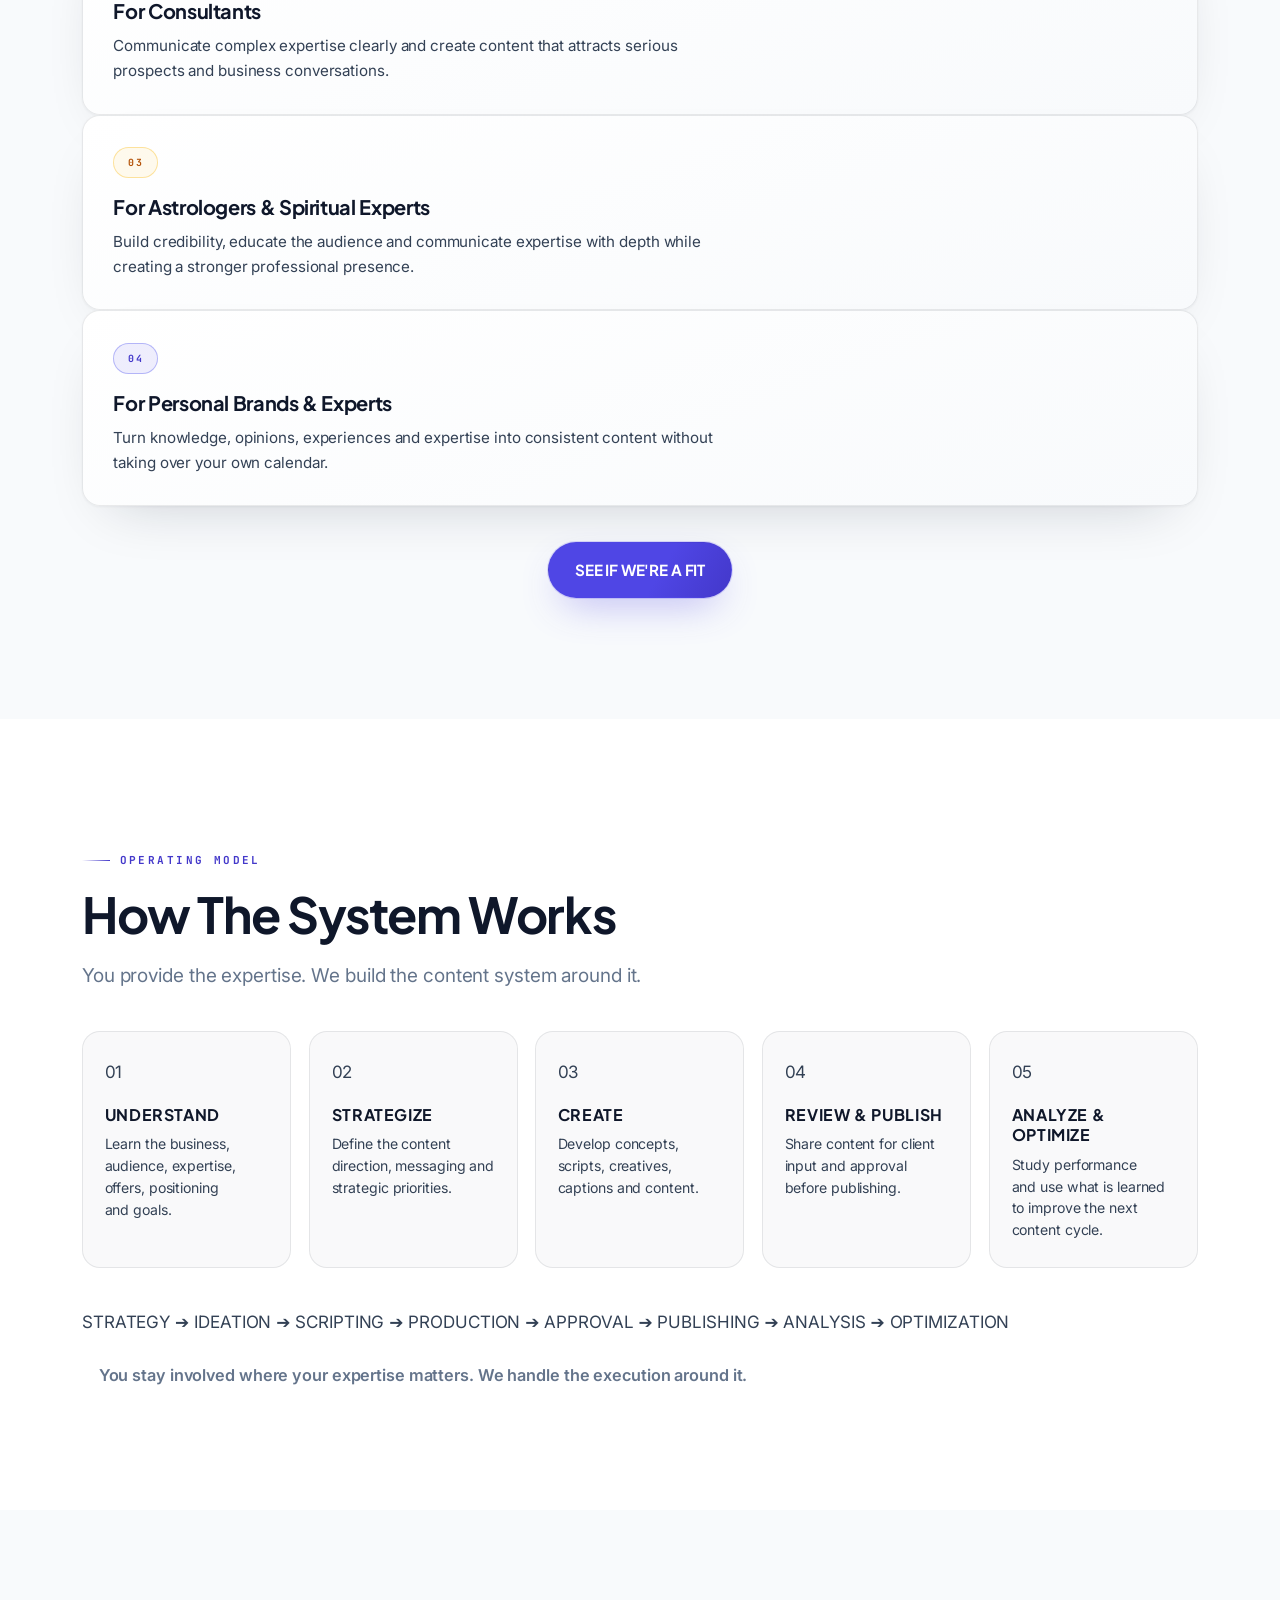
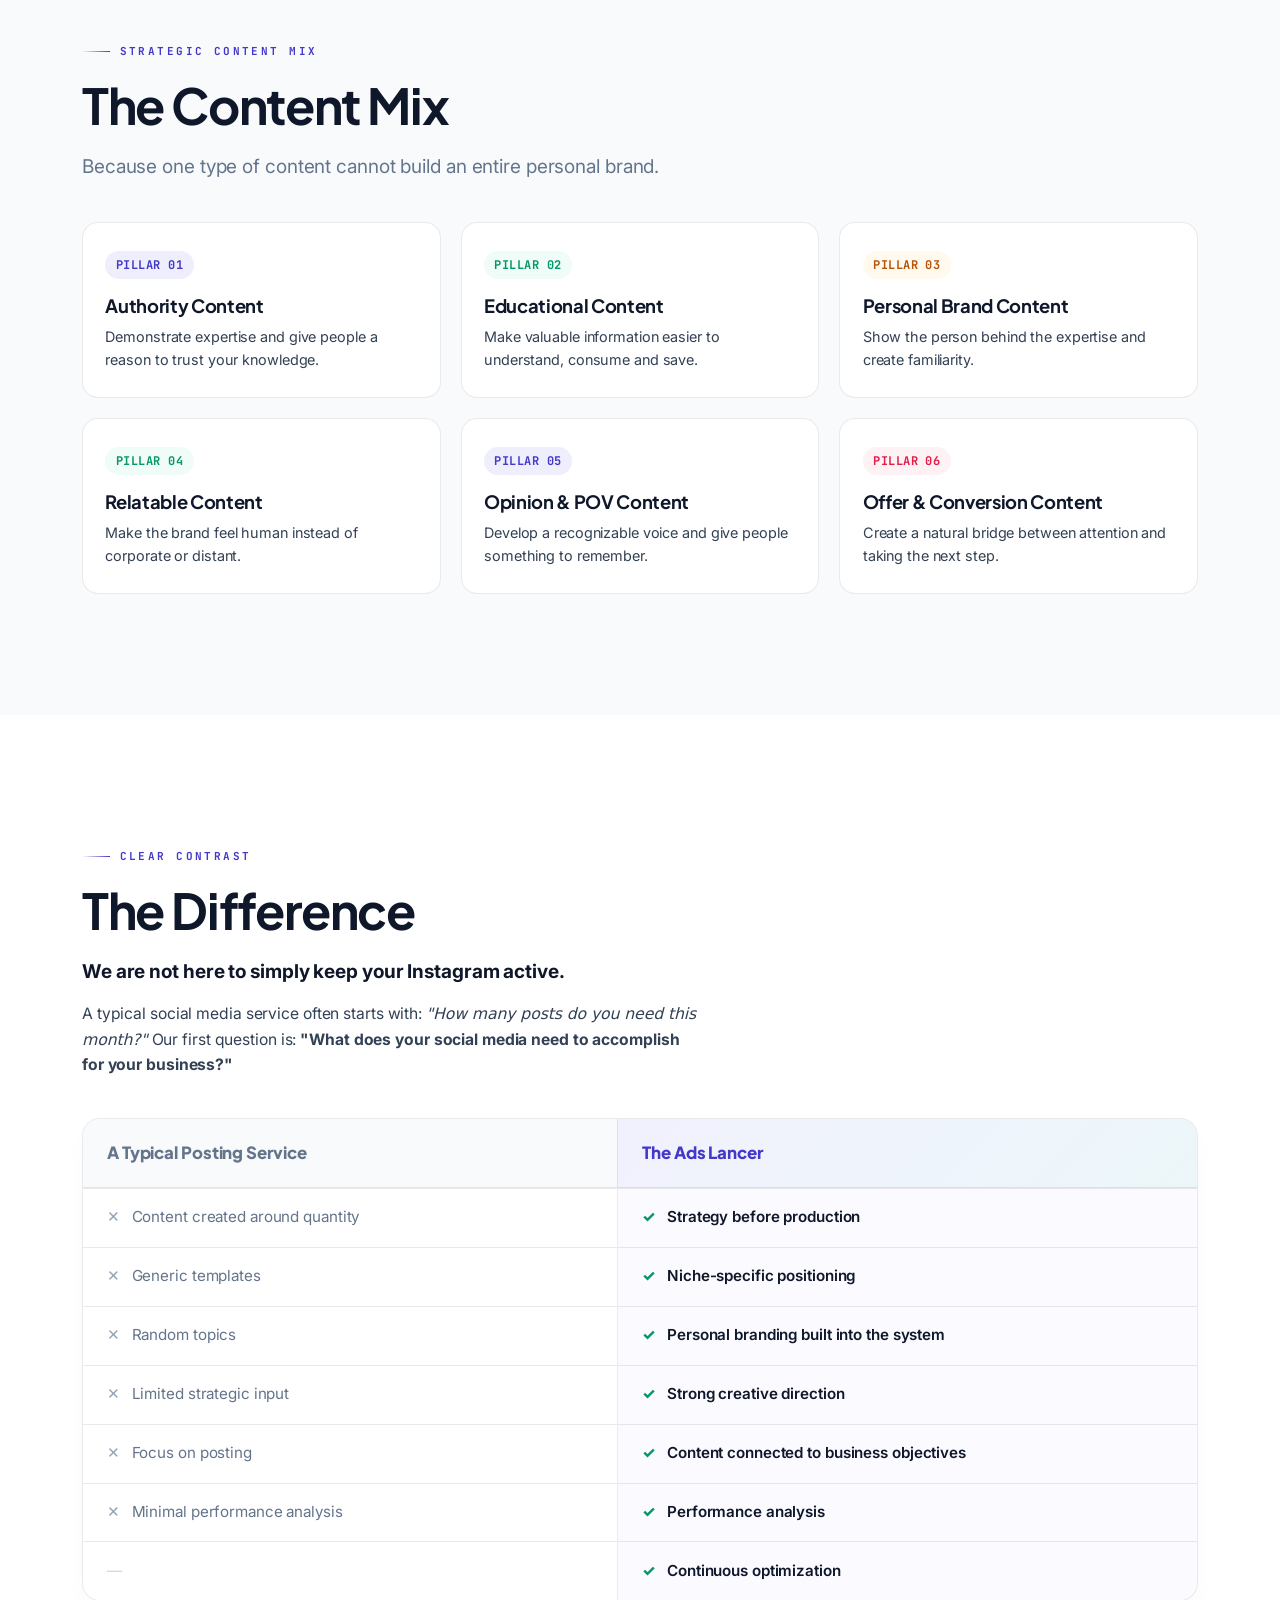
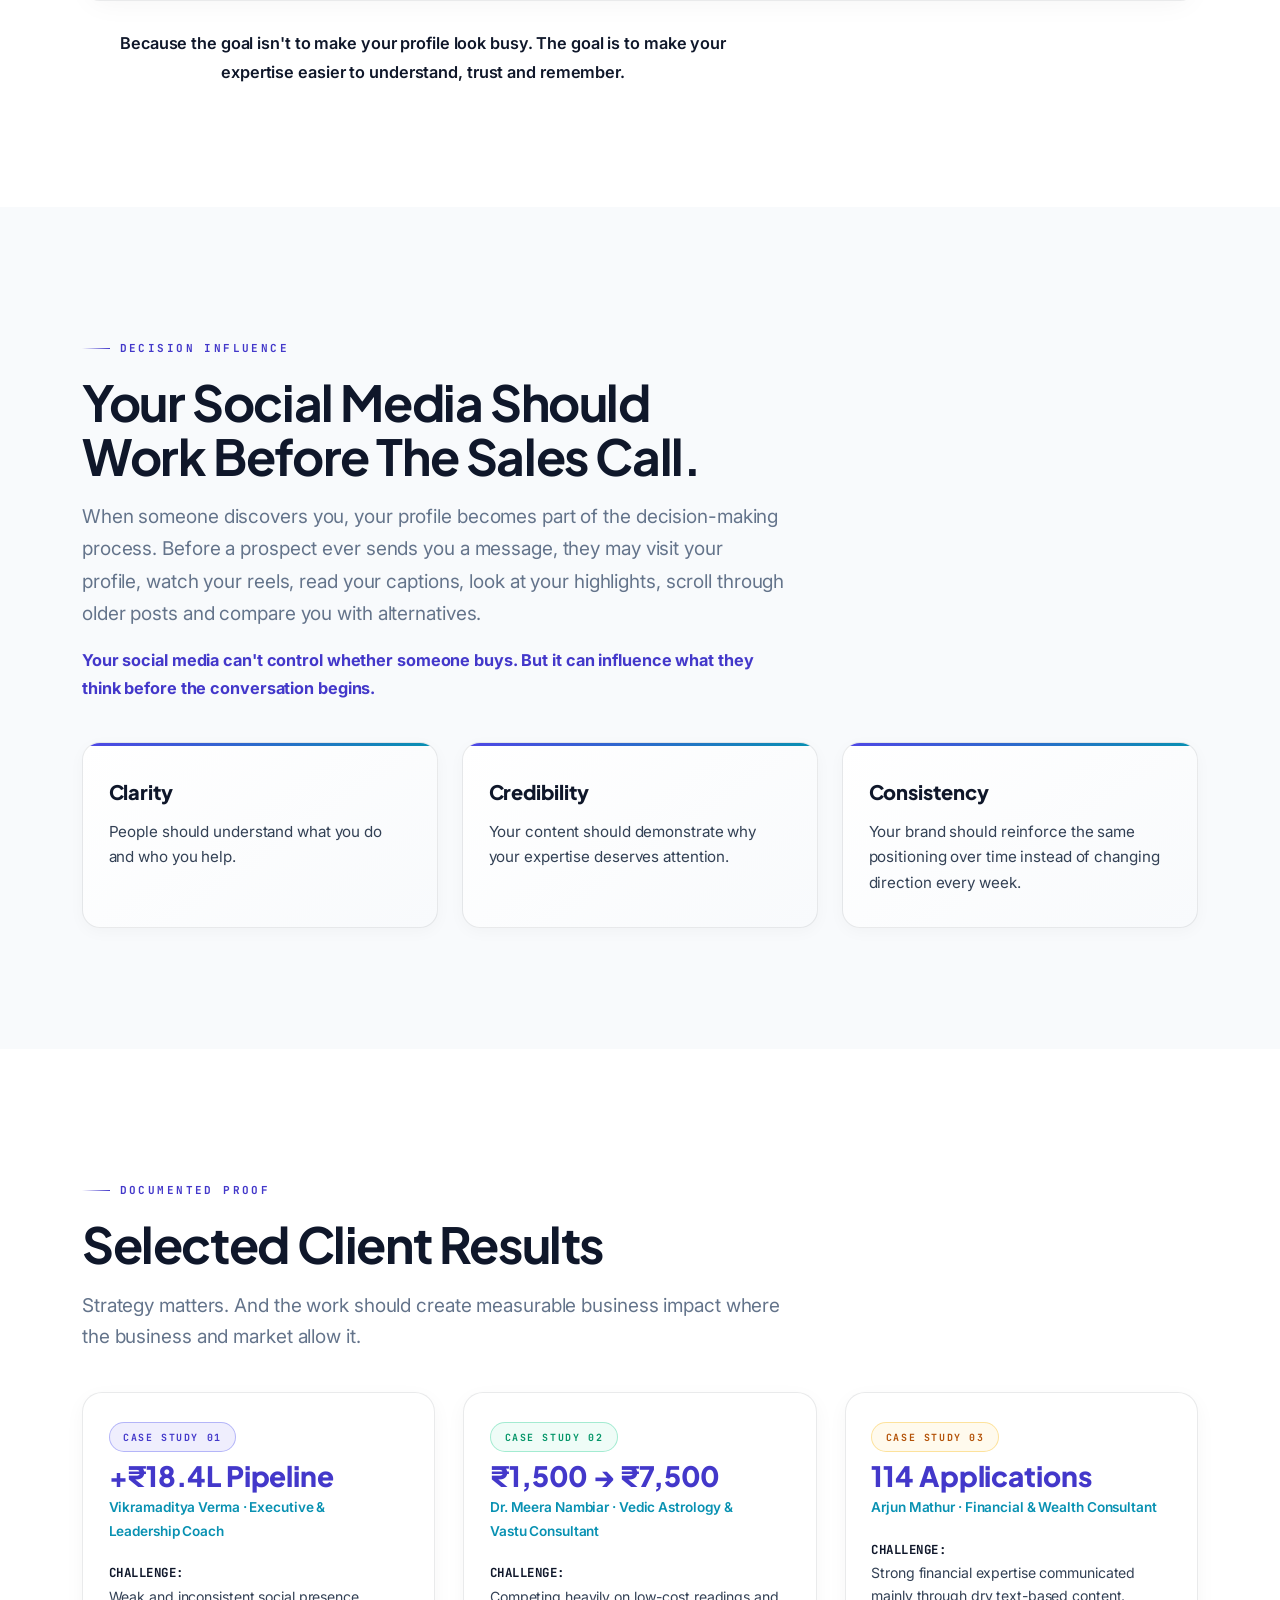
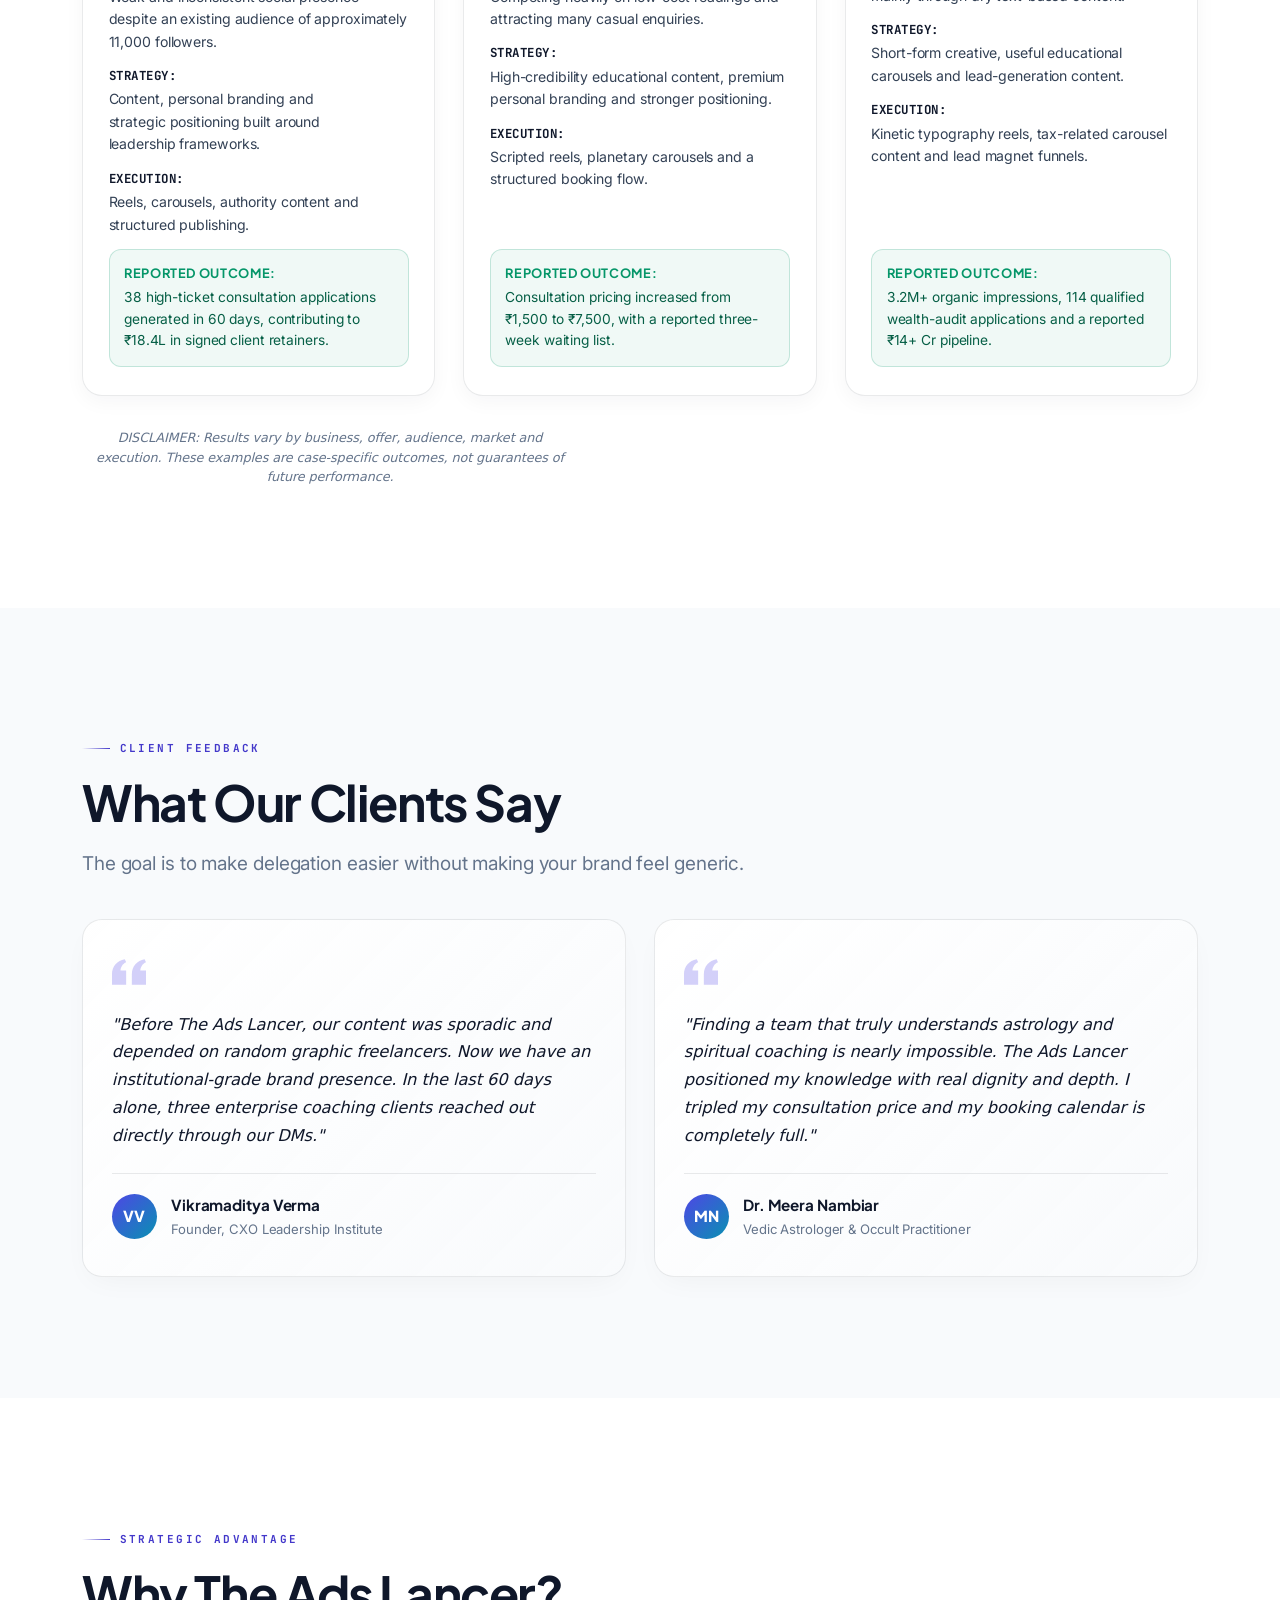
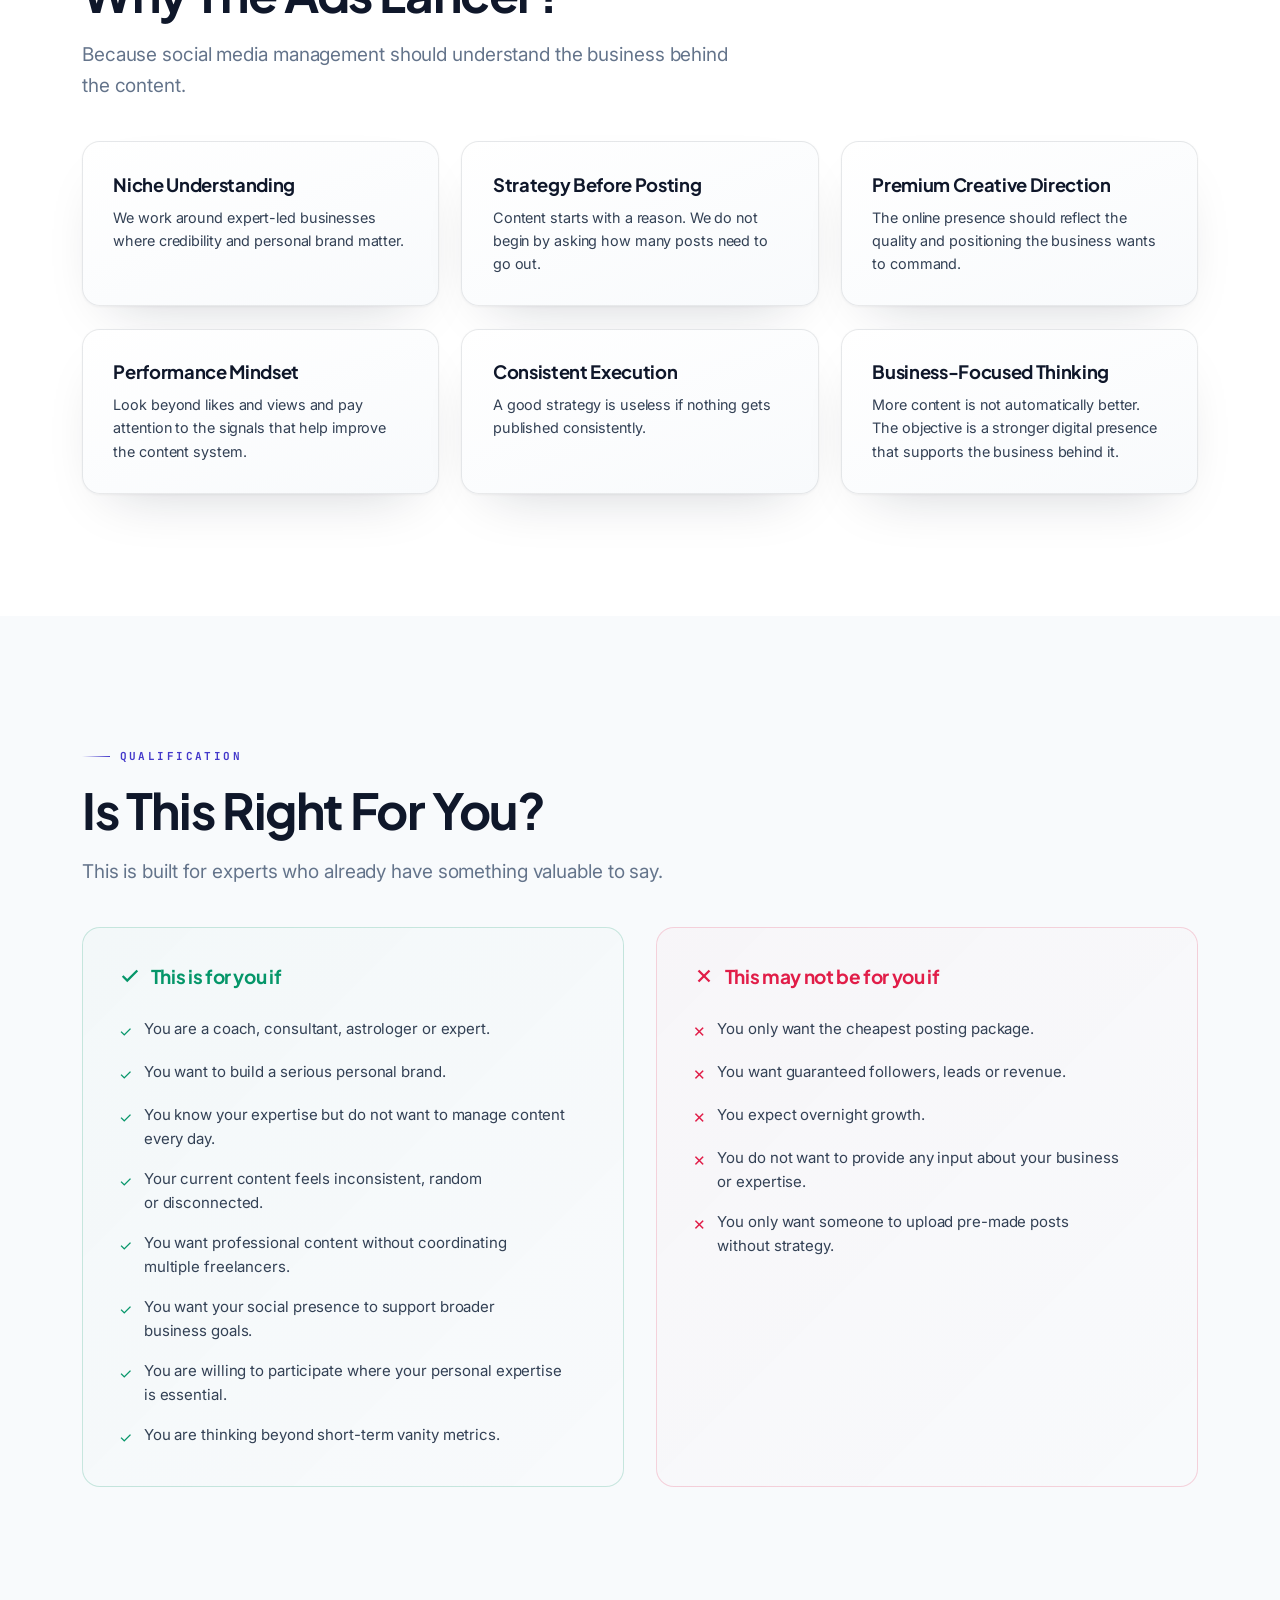
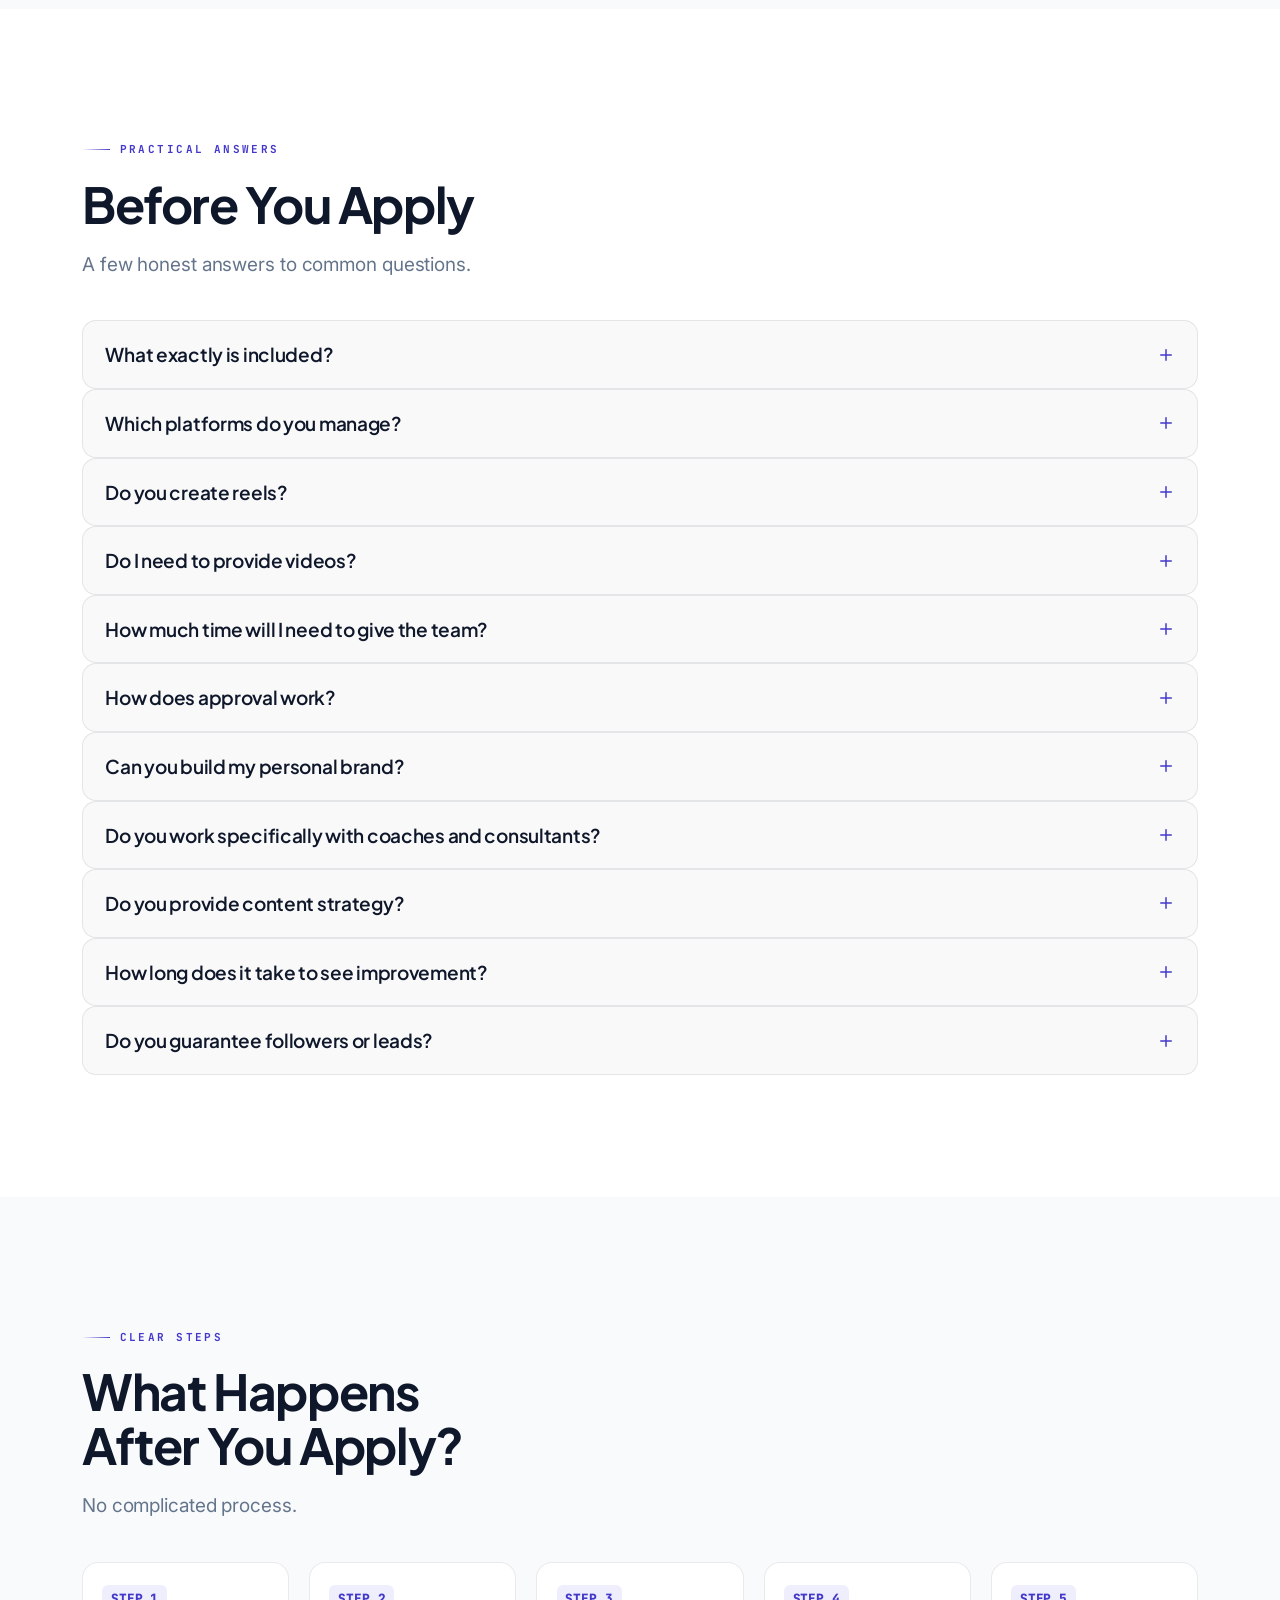
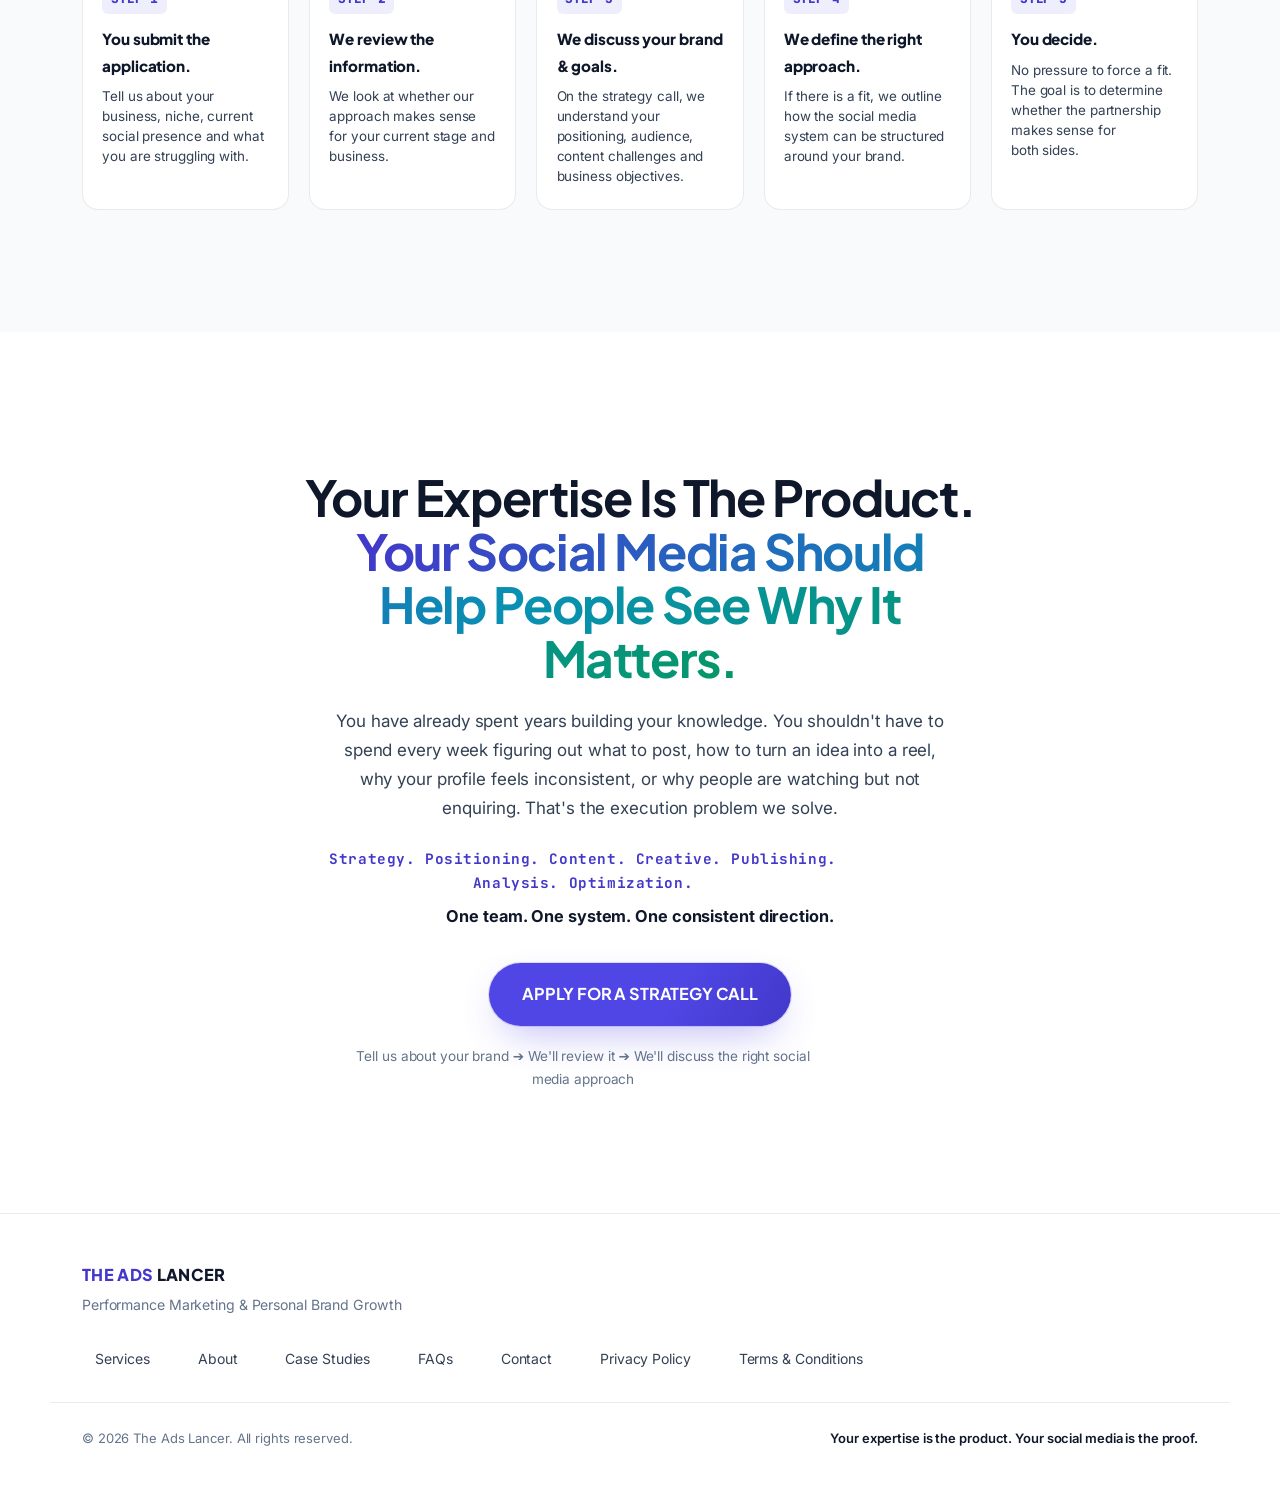
==== commit 08047811: "Update calendar.html, index.html, and site.js" ====
--- a/index.html
+++ b/index.html
@@ -49,53 +49,122 @@
         70%      { transform: translate(3%,5%) scale(0.95); }
       }
 
-      /* IG Followers Growth Graph widget */
-      .ig-graph-card {
-        background: linear-gradient(145deg, rgba(255,255,255,0.96), rgba(248,250,252,0.90));
-        border: 1px solid rgba(79,70,229,0.18);
-        border-radius: var(--radius);
-        box-shadow: 0 16px 40px -12px rgba(79,70,229,0.14), 0 0 0 1px rgba(255,255,255,0.8);
-        backdrop-filter: blur(14px);
-        padding: 1rem 1.1rem 0.85rem;
-        margin-top: 0.85rem;
+      /* ── Performance Dashboard (replaces Followers Growth card) ── */
+      .perf-section {
+        margin-top: 0.9rem;
         opacity: 0;
-        transform: translateY(18px);
-        animation: graph-card-in 0.7s cubic-bezier(0.22,1,0.36,1) 0.9s forwards;
-      }
-      @keyframes graph-card-in {
-        to { opacity: 1; transform: translateY(0); }
-      }
-      .ig-graph-header {
-        display: flex;
-        justify-content: space-between;
-        align-items: flex-start;
-        margin-bottom: 0.6rem;
-      }
-      .ig-graph-label { font-family: var(--font-display); font-size: 0.72rem; font-weight: 700; color: var(--muted); text-transform: uppercase; letter-spacing: 0.06em; }
-      .ig-graph-stat {
-        font-family: var(--font-display); font-size: 1.25rem; font-weight: 800; line-height: 1;
-        background: linear-gradient(90deg, var(--ink) 0%, #4f46e5 50%, var(--ink) 100%);
-        background-size: 200% auto;
-        -webkit-background-clip: text;
-        -webkit-text-fill-color: transparent;
-        background-clip: text;
-        animation: stat-shimmer 3s linear infinite 1.6s;
-      }
-      @keyframes stat-shimmer {
-        from { background-position: 200% center; }
-        to   { background-position: -200% center; }
-      }
-      .ig-graph-delta { font-size: 0.72rem; font-weight: 700; color: #16a34a; margin-top: 0.15rem; }
-      .ig-graph-months { display: flex; justify-content: space-between; margin-top: 0.35rem; padding: 0 2px; }
-      .ig-graph-months span { font-size: 0.62rem; color: var(--muted); font-family: var(--font-mono); }
-      /* SVG line draw animation */
-      #ig-growth-line { transition: stroke-dashoffset 1.2s cubic-bezier(0.4,0,0.2,1); }
-      #ig-growth-area { transition: opacity 0.8s ease; }
-      /* live dot pulse */
-      .ig-dot-pulse { animation: dot-pulse 2s ease-in-out infinite; }
-      @keyframes dot-pulse {
+        transform: translateY(16px);
+        animation: perf-in 0.65s cubic-bezier(0.22,1,0.36,1) 0.85s forwards;
+      }
+      @keyframes perf-in { to { opacity: 1; transform: translateY(0); } }
+
+      .perf-divider {
+        display: flex; align-items: center; gap: 0.65rem; margin-bottom: 0.75rem;
+      }
+      .perf-divider-line { flex: 1; height: 1px; background: var(--line-strong); }
+      .perf-divider-label {
+        font-family: var(--font-mono); font-size: 0.62rem; font-weight: 700;
+        letter-spacing: 0.18em; text-transform: uppercase; color: var(--muted);
+        white-space: nowrap;
+      }
+
+      .perf-metrics {
+        display: grid; grid-template-columns: 1fr 1fr; gap: 0.6rem; margin-bottom: 0.85rem;
+      }
+      .perf-metric {
+        background: linear-gradient(145deg, #ffffff, #f8fafc);
+        border: 1px solid var(--line-strong); border-radius: 14px;
+        padding: 0.85rem 0.9rem;
+        text-align: center;
+        transition: box-shadow 0.25s ease, border-color 0.25s ease;
+      }
+      .perf-metric:hover {
+        border-color: rgba(79,70,229,0.32);
+        box-shadow: 0 6px 24px -8px rgba(79,70,229,0.18);
+      }
+      .perf-metric-num {
+        font-family: var(--font-display); font-size: 1.65rem; font-weight: 800;
+        line-height: 1; letter-spacing: -0.03em;
+        background: linear-gradient(120deg, var(--accent-bright), var(--cyan));
+        -webkit-background-clip: text; background-clip: text; color: transparent;
+      }
+      .perf-metric-label {
+        font-family: var(--font-mono); font-size: 0.58rem; font-weight: 700;
+        letter-spacing: 0.14em; text-transform: uppercase; color: var(--muted);
+        margin-top: 0.3rem; line-height: 1.4;
+      }
+
+      /* SVG graph */
+      .perf-graph-wrap {
+        border-radius: 12px; overflow: hidden; border: 1px solid var(--line);
+        background: linear-gradient(180deg, rgba(79,70,229,0.04) 0%, rgba(8,145,178,0.02) 100%);
+        padding: 0.5rem 0.5rem 0;
+      }
+      #pg-growth-line { transition: stroke-dashoffset 1.6s cubic-bezier(0.4,0,0.2,1); }
+      #pg-growth-area { transition: opacity 1s ease 0.5s; }
+      #pg-graph-dot { transition: opacity 0.3s ease 1.4s; }
+      .pg-dot-pulse { animation: pg-dot-pulse 2.4s ease-in-out infinite; }
+      @keyframes pg-dot-pulse {
         0%,100% { filter: drop-shadow(0 0 0px #4f46e5); }
-        50%      { filter: drop-shadow(0 0 6px rgba(79,70,229,0.8)); }
+        50%      { filter: drop-shadow(0 0 5px rgba(79,70,229,0.75)); }
+      }
+
+      /* indicator row */
+      .perf-indicator {
+        display: flex; align-items: center; gap: 0.45rem;
+        margin-top: 0.55rem; margin-bottom: 0.1rem;
+        font-family: var(--font-mono); font-size: 0.62rem; font-weight: 600; color: var(--muted);
+      }
+      .perf-indicator-dot {
+        width: 0.45rem; height: 0.45rem; border-radius: 999px;
+        background: var(--good); flex-shrink: 0;
+        animation: ind-pulse 2.6s ease-in-out infinite;
+      }
+      @keyframes ind-pulse {
+        0%,100% { box-shadow: 0 0 0 0 rgba(5,150,105,0.5); }
+        50%      { box-shadow: 0 0 0 4px rgba(5,150,105,0); }
+      }
+
+      /* expertise flow footer */
+      .expertise-flow {
+        margin-top: 1rem; padding-top: 0.85rem; border-top: 1px solid var(--line);
+        position: relative; overflow: hidden;
+      }
+      .expertise-flow-label {
+        font-family: var(--font-mono); font-size: 0.6rem; font-weight: 700;
+        letter-spacing: 0.16em; text-transform: uppercase; color: var(--muted);
+        margin-bottom: 0.45rem;
+      }
+      .expertise-flow-steps {
+        display: flex; align-items: center; gap: 0.3rem; flex-wrap: wrap;
+      }
+      .ef-step {
+        font-family: var(--font-mono); font-size: 0.63rem; font-weight: 700;
+        letter-spacing: 0.1em; text-transform: uppercase; color: var(--ink);
+        padding: 0.2rem 0.5rem; border-radius: 6px; background: var(--surface);
+        border: 1px solid var(--line);
+        white-space: nowrap;
+      }
+      .ef-arrow { color: var(--accent-bright); font-size: 0.7rem; font-weight: 700; }
+      /* travelling glow dot on the flow */
+      .ef-glow {
+        position: absolute; bottom: 0; left: -12px;
+        width: 12px; height: 2px; border-radius: 999px;
+        background: var(--accent);
+        filter: blur(2px);
+        animation: ef-travel 4s linear infinite;
+      }
+      @keyframes ef-travel {
+        from { left: -12px; opacity: 0.9; }
+        80%  { opacity: 0.9; }
+        to   { left: 100%; opacity: 0; }
+      }
+
+      /* reduced-motion: skip all hero animations, show final states */
+      @media (prefers-reduced-motion: reduce) {
+        .perf-section, .ig-preview-box { opacity: 1 !important; transform: none !important; animation: none !important; }
+        #pg-growth-line, #pg-growth-area, #pg-graph-dot { transition: none !important; }
+        .perf-indicator-dot, .pg-dot-pulse, .ef-glow { animation: none !important; }
       }
       /* Component layout refinements */
       .ig-preview-box {
@@ -334,43 +403,73 @@
             </div>
           </div>
 
-          <div class="console-note" style="margin-top:1.15rem;font-size:0.8rem;line-height:1.5">
-            <strong>The Underlying Mechanism:</strong><br>
-            Expertise → Strategy → Content → Authority → Trust → Business Conversations
-          </div>
-        </div>
-
-        <!-- IG Growth Graph — inside right column so it sits below the IG card -->
-        <div class="ig-graph-card" style="max-width:28.5rem;margin-inline:auto;">
-          <div class="ig-graph-header">
-            <div>
-              <div class="ig-graph-label">Followers Growth</div>
-              <div class="ig-graph-stat">12.4K</div>
-              <div class="ig-graph-delta">&#x2191; +3,200 this month</div>
+          <!-- Expertise Flow Footer -->
+          <div class="expertise-flow">
+            <div class="expertise-flow-label">The Expertise Engine</div>
+            <div class="expertise-flow-steps">
+              <span class="ef-step">Expertise</span>
+              <span class="ef-arrow">→</span>
+              <span class="ef-step">Strategy</span>
+              <span class="ef-arrow">→</span>
+              <span class="ef-step">Content</span>
+              <span class="ef-arrow">→</span>
+              <span class="ef-step">Authority</span>
+              <span class="ef-arrow">→</span>
+              <span class="ef-step">Trust</span>
+              <span class="ef-arrow">→</span>
+              <span class="ef-step">Demand</span>
             </div>
-            <svg width="18" height="18" viewBox="0 0 24 24" fill="none" stroke="#4f46e5" stroke-width="2.2" stroke-linecap="round"><polyline points="22 7 13.5 15.5 8.5 10.5 2 17"/><polyline points="16 7 22 7 22 13"/></svg>
-          </div>
-          <svg id="ig-graph-svg" viewBox="0 0 300 80" preserveAspectRatio="none" width="100%" height="80" aria-hidden="true">
-            <defs>
-              <linearGradient id="ig-fill-grad" x1="0" y1="0" x2="0" y2="1">
-                <stop offset="0%"  stop-color="#4f46e5" stop-opacity="0.28"/>
-                <stop offset="100%" stop-color="#4f46e5" stop-opacity="0"/>
-              </linearGradient>
-              <linearGradient id="ig-line-grad" x1="0" y1="0" x2="1" y2="0">
-                <stop offset="0%"  stop-color="#4f46e5"/>
-                <stop offset="100%" stop-color="#0891b2"/>
-              </linearGradient>
-            </defs>
-            <line x1="0" y1="20" x2="300" y2="20" stroke="rgba(79,70,229,0.08)" stroke-width="1"/>
-            <line x1="0" y1="40" x2="300" y2="40" stroke="rgba(79,70,229,0.08)" stroke-width="1"/>
-            <line x1="0" y1="60" x2="300" y2="60" stroke="rgba(79,70,229,0.08)" stroke-width="1"/>
-            <path id="ig-growth-area" fill="url(#ig-fill-grad)" opacity="0"/>
-            <path id="ig-growth-line" fill="none" stroke="url(#ig-line-grad)" stroke-width="2.5" stroke-linecap="round" stroke-linejoin="round"/>
-            <circle id="ig-graph-dot" r="4" fill="#4f46e5" opacity="0" class="ig-dot-pulse"/>
-          </svg>
-          <div class="ig-graph-months">
-            <span>Apr</span><span>May</span><span>Jun</span><span>Jul</span><span>Aug</span><span>Sep</span>
-          </div>
+            <div class="ef-glow" aria-hidden="true"></div>
+          </div>
+        </div>
+
+        <!-- Performance Dashboard (replaces Followers Growth card) -->
+        <div class="perf-section" id="perf-section" style="max-width:28.5rem;margin-inline:auto;">
+
+          <div class="perf-divider">
+            <div class="perf-divider-line"></div>
+            <div class="perf-divider-label">Content Performance</div>
+            <div class="perf-divider-line"></div>
+          </div>
+
+          <div class="perf-metrics">
+            <div class="perf-metric">
+              <div class="perf-metric-num" id="perf-views" aria-label="500K+ views generated">500K+</div>
+              <div class="perf-metric-label">Views Generated</div>
+            </div>
+            <div class="perf-metric">
+              <div class="perf-metric-num" id="perf-followers" aria-label="100K+ followers generated">100K+</div>
+              <div class="perf-metric-label">Followers Generated</div>
+            </div>
+          </div>
+
+          <div class="perf-graph-wrap">
+            <svg id="pg-graph-svg" viewBox="0 0 300 72" preserveAspectRatio="none" width="100%" height="72" aria-hidden="true">
+              <defs>
+                <linearGradient id="pg-fill-grad" x1="0" y1="0" x2="0" y2="1">
+                  <stop offset="0%" stop-color="#4f46e5" stop-opacity="0.22"/>
+                  <stop offset="100%" stop-color="#0891b2" stop-opacity="0"/>
+                </linearGradient>
+                <linearGradient id="pg-line-grad" x1="0" y1="0" x2="1" y2="0">
+                  <stop offset="0%" stop-color="#4f46e5"/>
+                  <stop offset="60%" stop-color="#7c3aed"/>
+                  <stop offset="100%" stop-color="#0891b2"/>
+                </linearGradient>
+              </defs>
+              <line x1="0" y1="18" x2="300" y2="18" stroke="rgba(79,70,229,0.07)" stroke-width="1"/>
+              <line x1="0" y1="36" x2="300" y2="36" stroke="rgba(79,70,229,0.07)" stroke-width="1"/>
+              <line x1="0" y1="54" x2="300" y2="54" stroke="rgba(79,70,229,0.07)" stroke-width="1"/>
+              <path id="pg-growth-area" fill="url(#pg-fill-grad)" opacity="0"/>
+              <path id="pg-growth-line" fill="none" stroke="url(#pg-line-grad)" stroke-width="2.2" stroke-linecap="round" stroke-linejoin="round"/>
+              <circle id="pg-graph-dot" r="3.5" fill="#4f46e5" opacity="0" class="pg-dot-pulse"/>
+            </svg>
+          </div>
+
+          <div class="perf-indicator">
+            <div class="perf-indicator-dot"></div>
+            <span>Growing authority &amp; reach</span>
+          </div>
+
         </div>
       </div>
     </div>
@@ -1329,102 +1428,46 @@
       </div>
 
       <form id="application-form">
-        <!-- Field 1 & 2: Name & Email -->
-        <div class="field-grid-2">
-          <div class="form-field">
-            <label for="f-name">Full Name <span class="req">*</span></label>
-            <input type="text" id="f-name" name="name" required placeholder="e.g. Vikramaditya Verma" autocomplete="name" />
-          </div>
-          <div class="form-field">
-            <label for="f-email">Email Address <span class="req">*</span></label>
-            <input type="email" id="f-email" name="email" required placeholder="you@brand.com" autocomplete="email" />
-          </div>
-        </div>
-
-        <!-- Field 3 & 4: WhatsApp & Social Profile -->
-        <div class="field-grid-2">
-          <div class="form-field">
-            <label for="f-whatsapp">Phone / WhatsApp <span class="req">*</span></label>
-            <div class="tel-row">
-              <select class="tel-code" name="country_code" aria-label="Country Code">
-                <option value="+91" selected>+91 (IN)</option>
-                <option value="+1">+1 (US)</option>
-                <option value="+44">+44 (UK)</option>
-                <option value="+971">+971 (AE)</option>
-                <option value="+61">+61 (AU)</option>
-                <option value="+65">+65 (SG)</option>
-                <option value="+1">+1 (CA)</option>
-                <option value="+49">+49 (DE)</option>
-              </select>
-              <input type="tel" id="f-whatsapp" name="whatsapp" required placeholder="Phone / WhatsApp" style="flex:1;" />
-            </div>
-          </div>
-          <div class="form-field">
-            <label for="f-instagram">Instagram / Social Profile URL <span class="req">*</span></label>
-            <input type="text" id="f-instagram" name="instagram" required placeholder="https://instagram.com/yourhandle or @handle" />
-          </div>
-        </div>
-
-        <!-- Field 5 & 6: Profession & Selling -->
-        <div class="field-grid-2">
-          <div class="form-field">
-            <label for="f-profession">Business / Profession <span class="req">*</span></label>
-            <select id="f-profession" name="profession" required>
-              <option value="" disabled selected>Select your profession...</option>
-              <option value="Coach">Coach (Leadership, Business, Life, Career)</option>
-              <option value="Consultant">Consultant (Finance, Strategy, B2B)</option>
-              <option value="Astrologer / Spiritual Expert">Astrologer / Spiritual Expert / Occult</option>
-              <option value="Personal Brand / SME">Personal Brand / Subject-Matter Expert</option>
-              <option value="Other">Other Expert-Led Business</option>
-            </select>
-          </div>
-          <div class="form-field">
-            <label for="f-selling">What do you currently sell? <span class="req">*</span></label>
-            <input type="text" id="f-selling" name="selling" required placeholder="e.g. 1:1 Executive Coaching, Consultation Readings" />
-          </div>
-        </div>
-
-        <!-- Field 7 & 10: Revenue Range & Monthly Marketing Budget (Optional) -->
-        <div class="field-grid-2">
-          <div class="form-field">
-            <label for="f-revenue">Current Monthly Revenue <span class="opt">(Optional)</span></label>
-            <select id="f-revenue" name="revenue">
-              <option value="" selected>Select revenue range (optional)...</option>
-              <option value="Pre-revenue / Getting started">Pre-revenue / Getting started</option>
-              <option value="Under ₹1,00,000 / month">Under ₹1,00,000 / month</option>
-              <option value="₹1,00,000 – ₹3,00,000 / month">₹1,00,000 – ₹3,00,000 / month</option>
-              <option value="₹3,00,000 – ₹10,00,000 / month">₹3,00,000 – ₹10,00,000 / month</option>
-              <option value="₹10,00,000+ / month">₹10,00,000+ / month</option>
-            </select>
-          </div>
-          <div class="form-field">
-            <label for="f-budget">Approximate Monthly Marketing Budget <span class="opt">(Optional)</span></label>
-            <select id="f-budget" name="budget">
-              <option value="" selected>Select budget range (optional)...</option>
-              <option value="Under ₹25,000">Under ₹25,000</option>
-              <option value="₹25,000 – ₹50,000">₹25,000 – ₹50,000</option>
-              <option value="₹50,000 – ₹1,00,000">₹50,000 – ₹1,00,000</option>
-              <option value="₹1,00,000+">₹1,00,000+</option>
-              <option value="Flexible / Depends on ROI">Flexible / Depends on ROI</option>
-            </select>
-          </div>
-        </div>
-
-        <!-- Field 8: Biggest Social Media Challenge -->
+
+        <!-- Field 1: Name -->
         <div class="form-field">
-          <label for="f-challenge">What is your biggest social media challenge? <span class="req">*</span></label>
-          <input type="text" id="f-challenge" name="challenge" required placeholder="e.g. Inconsistent posting, views but no qualified enquiries, lack of time" />
-        </div>
-
-        <!-- Field 9: Desired Business Outcome -->
+          <label for="f-name">Name <span class="req">*</span></label>
+          <input type="text" id="f-name" name="name" required placeholder="Your full name" autocomplete="name" />
+        </div>
+
+        <!-- Field 2: Phone Number -->
         <div class="form-field">
-          <label for="f-goal">What do you want social media to help you achieve? <span class="req">*</span></label>
-          <input type="text" id="f-goal" name="goal" required placeholder="e.g. Build authority, attract high-ticket clients, consistent inbound inquiries" />
+          <label for="f-whatsapp">Phone Number <span class="req">*</span></label>
+          <input type="tel" id="f-whatsapp" name="whatsapp" required placeholder="e.g. 9876543210" autocomplete="tel" />
+        </div>
+
+        <!-- Field 3: Instagram Username -->
+        <div class="form-field">
+          <label for="f-instagram">Instagram Username <span class="req">*</span></label>
+          <input type="text" id="f-instagram" name="instagram" required placeholder="@yourhandle" />
+        </div>
+
+        <!-- Field 4: Niche -->
+        <div class="form-field">
+          <label for="f-niche">Niche <span class="req">*</span></label>
+          <input type="text" id="f-niche" name="niche" required placeholder="e.g. Business Coaching, Astrology, Finance Consulting" />
+        </div>
+
+        <!-- Field 5: Goal (dropdown) -->
+        <div class="form-field">
+          <label for="f-goal">Goal <span class="req">*</span></label>
+          <select id="f-goal" name="goal" required>
+            <option value="" disabled selected>Select your primary goal...</option>
+            <option value="Followers">Followers</option>
+            <option value="Consultancies">Consultancies</option>
+            <option value="Organic Presence">Organic Presence</option>
+            <option value="Growing Business with Followers">Growing business with the help of followers</option>
+          </select>
         </div>
 
         <button type="submit" class="btn btn-accent btn-lg" style="width:100%;margin-top:0.75rem">APPLY FOR A STRATEGY CALL</button>
         <p style="margin-top:0.75rem;font-size:0.75rem;color:var(--muted);text-align:center">
-          We respect your privacy. Information provided is used solely to evaluate your profile before the strategy call.
+          We respect your privacy. Your information is used solely to discuss the strategy call.
         </p>
       </form>
     </div>
@@ -1445,11 +1488,15 @@
 
 <script src="site.js" defer></script>
 <script>
-/* IG growth graph — ponytail: canvas-free SVG path approach; ceiling = no zoom/resize recompute */
+/* Performance dashboard: counter + graph — ponytail: IntersectionObserver once, no deps */
 (function(){
-  var pts = [72,65,60,52,42,30,18,8]; // y values (lower = higher on chart), 8 data points
-  var W = 300, H = 80, n = pts.length;
-  var xs = pts.map(function(_,i){ return i * W/(n-1); });
+  'use strict';
+  var reduced = window.matchMedia('(prefers-reduced-motion: reduce)').matches;
+
+  /* ── graph data: y values in viewBox(300,72), lower = higher on chart ── */
+  var W=300, H=72;
+  var pts = [68, 60, 52, 40, 28, 14, 6]; // 7 pts, left→right growth
+  var xs  = pts.map(function(_,i){ return Math.round(i * W/(pts.length-1)); });
 
   function cubicPath(xs, ys) {
     var d = 'M '+xs[0]+' '+ys[0];
@@ -1460,45 +1507,79 @@
     return d;
   }
 
-  function draw(ys) {
-    var line = document.getElementById('ig-growth-line');
-    var area = document.getElementById('ig-growth-area');
-    var dot  = document.getElementById('ig-graph-dot');
+  function drawGraph() {
+    var line = document.getElementById('pg-growth-line');
+    var area = document.getElementById('pg-growth-area');
+    var dot  = document.getElementById('pg-graph-dot');
     if (!line) return;
-    var p = cubicPath(xs, ys);
+    var p = cubicPath(xs, pts);
     line.setAttribute('d', p);
-    area.setAttribute('d', p + ' L '+xs[n-1]+' '+H+' L '+xs[0]+' '+H+' Z');
-    dot.setAttribute('cx', xs[n-1]);
-    dot.setAttribute('cy', ys[n-1]);
-    // animate: stroke-dasharray trick
-    var len = line.getTotalLength ? line.getTotalLength() : 400;
-    line.style.strokeDasharray = len;
+    area.setAttribute('d', p+' L '+xs[pts.length-1]+' '+H+' L '+xs[0]+' '+H+' Z');
+    dot.setAttribute('cx', xs[pts.length-1]);
+    dot.setAttribute('cy', pts[pts.length-1]);
+    if (reduced) {
+      area.style.opacity = 1; dot.style.opacity = 1; return;
+    }
+    var len = line.getTotalLength ? line.getTotalLength() : 380;
+    line.style.strokeDasharray  = len;
     line.style.strokeDashoffset = len;
-    area.style.opacity = 0;
-    dot.style.opacity = 0;
-    // trigger reflow then animate
+    area.style.opacity = 0; dot.style.opacity = 0;
     requestAnimationFrame(function(){
       requestAnimationFrame(function(){
-        line.style.transition = 'stroke-dashoffset 1.4s cubic-bezier(0.4,0,0.2,1)';
+        line.style.transition = 'stroke-dashoffset 1.6s cubic-bezier(0.4,0,0.2,1)';
         line.style.strokeDashoffset = 0;
-        area.style.transition = 'opacity 1s ease 0.6s';
+        area.style.transition = 'opacity 1s ease 0.5s';
         area.style.opacity = 1;
-        dot.style.transition = 'opacity 0.3s ease 1.3s';
+        dot.style.transition = 'opacity 0.3s ease 1.4s';
         dot.style.opacity = 1;
       });
     });
   }
 
-  // jitter the points slightly each loop so it feels live
-  function jitter(base) {
-    return base.map(function(y,i){
-      if (i===0 || i===base.length-1) return y; // keep anchors
-      return Math.max(5, Math.min(H-5, y + (Math.random()-0.5)*6));
-    });
+  /* ── animated number counter ── */
+  function animateCounter(el, target, finalText, duration) {
+    if (reduced) { el.textContent = finalText; return; }
+    var start = performance.now();
+    function tick(now) {
+      var p = Math.min((now - start) / duration, 1);
+      var ease = 1 - Math.pow(1 - p, 3);
+      var val = Math.round(target * ease);
+      if (p >= 1) {
+        el.textContent = finalText; // exact final value
+      } else {
+        /* intermediate display: K suffix for thousands */
+        el.textContent = val >= 1000
+          ? Math.round(val/1000) + 'K'
+          : val.toString();
+      }
+      if (p < 1) requestAnimationFrame(tick);
+    }
+    requestAnimationFrame(tick);
   }
 
-  draw(pts);
-  setInterval(function(){ draw(jitter(pts)); }, 4000);
+  /* ── trigger everything once when perf-section enters viewport ── */
+  var triggered = false;
+  var section = document.getElementById('perf-section');
+  if (!section) return;
+
+  function trigger() {
+    if (triggered) return;
+    triggered = true;
+    drawGraph();
+    var viewsEl     = document.getElementById('perf-views');
+    var followersEl = document.getElementById('perf-followers');
+    if (viewsEl)     animateCounter(viewsEl,     500000, '500K+', 1800);
+    if (followersEl) animateCounter(followersEl, 100000, '100K+', 1600);
+  }
+
+  if ('IntersectionObserver' in window) {
+    var io = new IntersectionObserver(function(entries){
+      if (entries[0].isIntersecting) { trigger(); io.disconnect(); }
+    }, { threshold: 0.15 });
+    io.observe(section);
+  } else {
+    trigger(); // fallback for old browsers
+  }
 })();
 </script>
 
